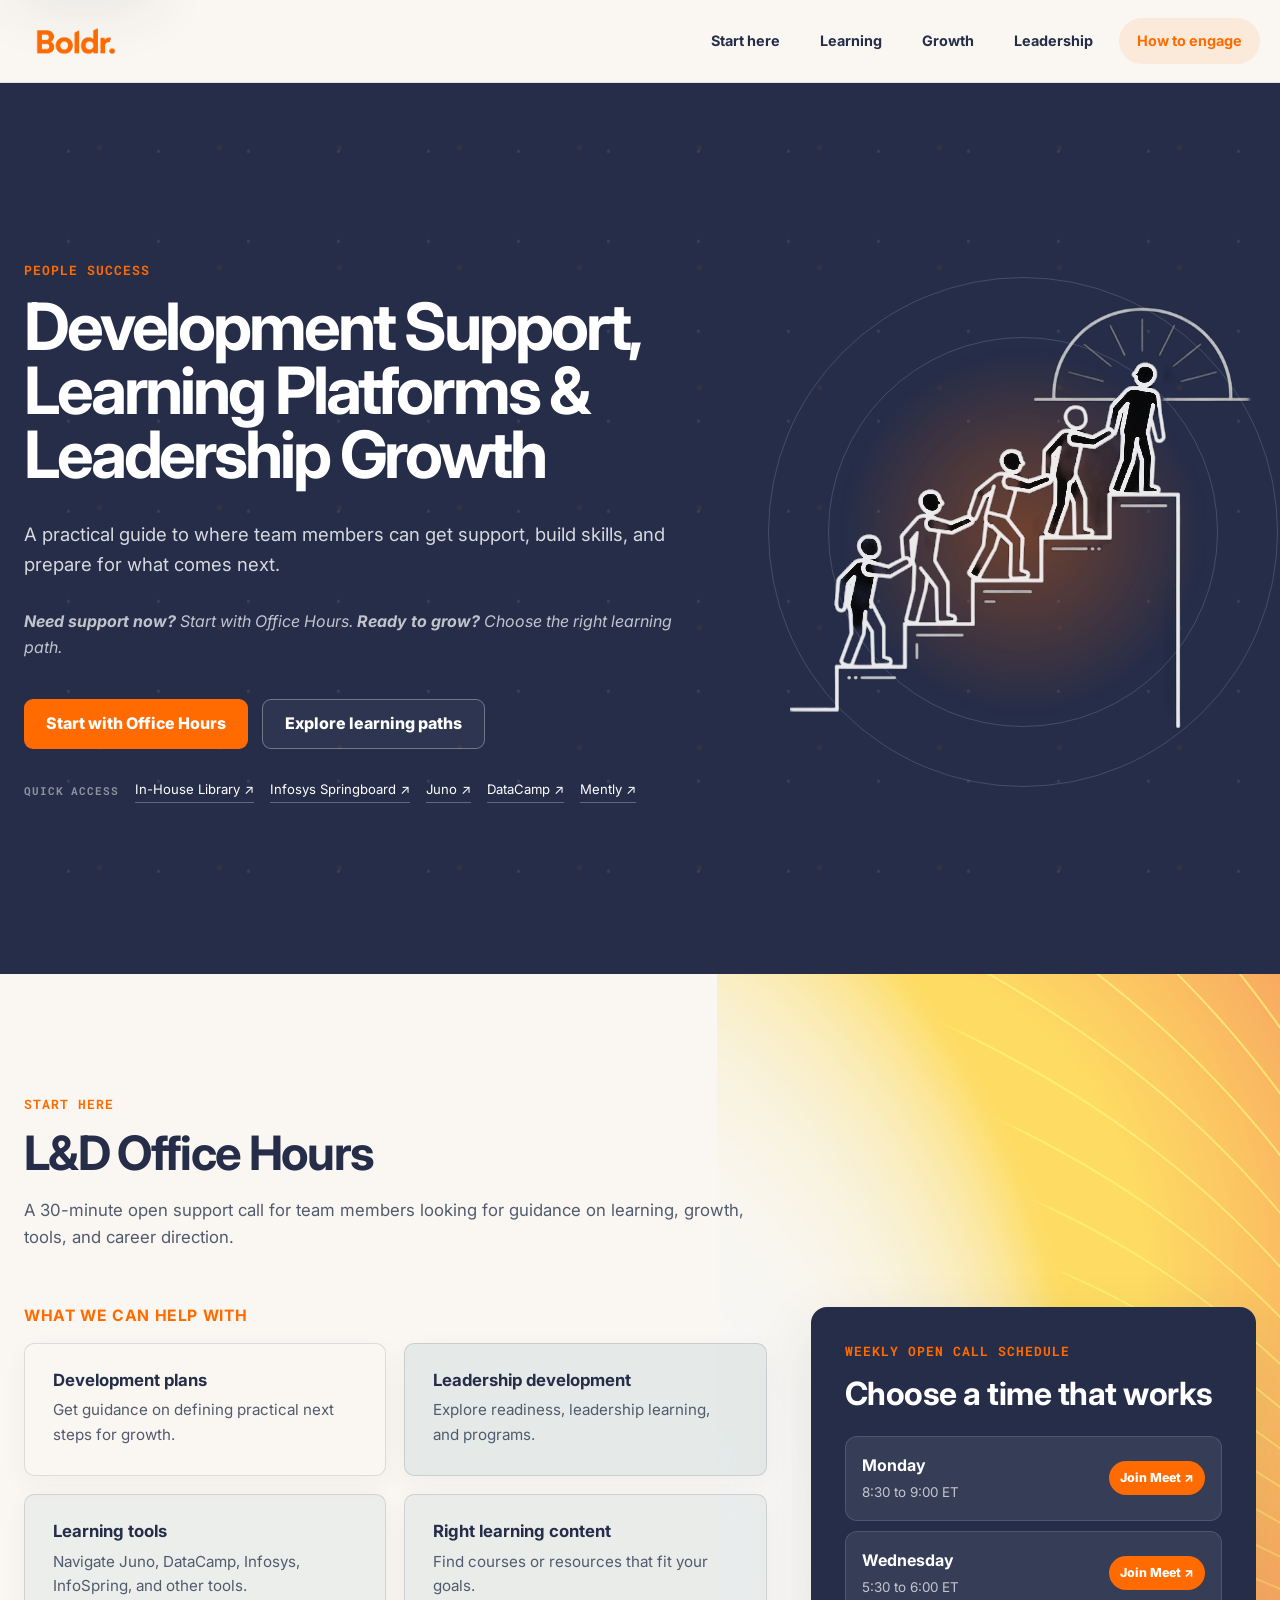
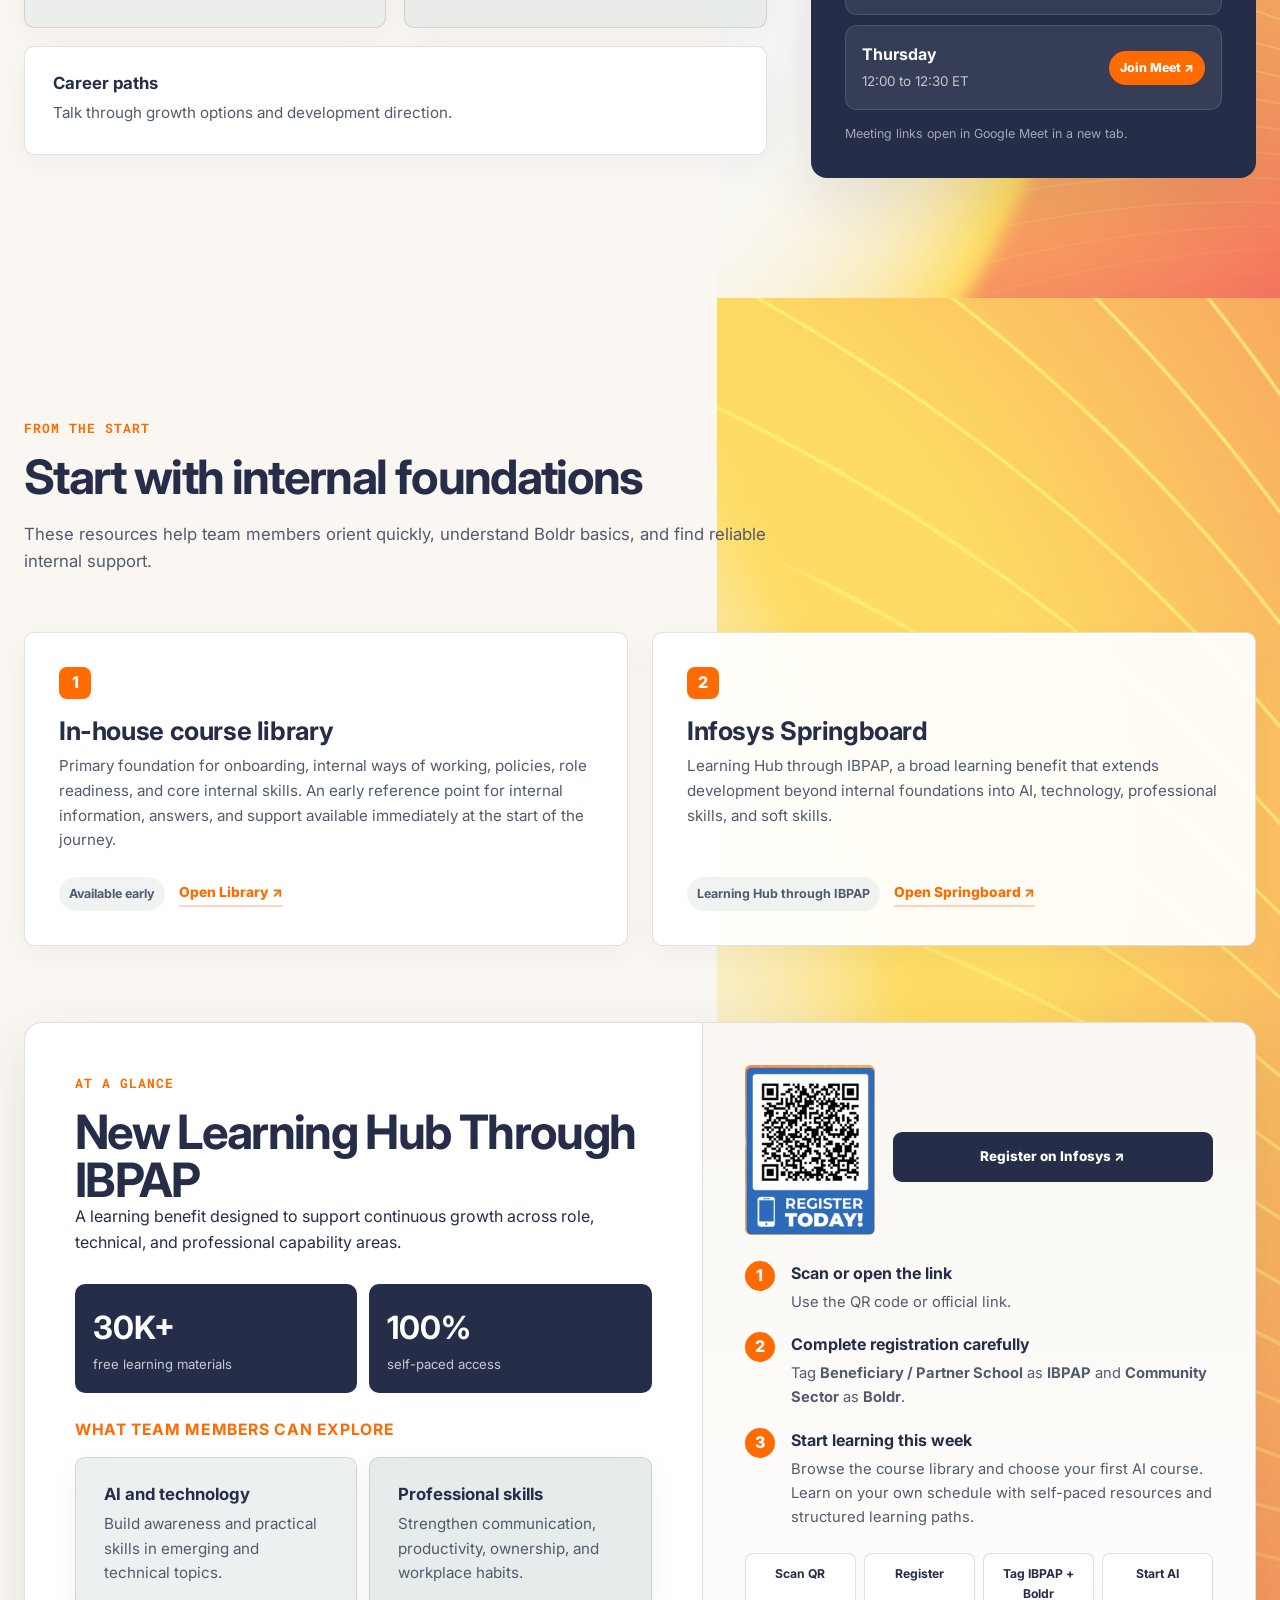
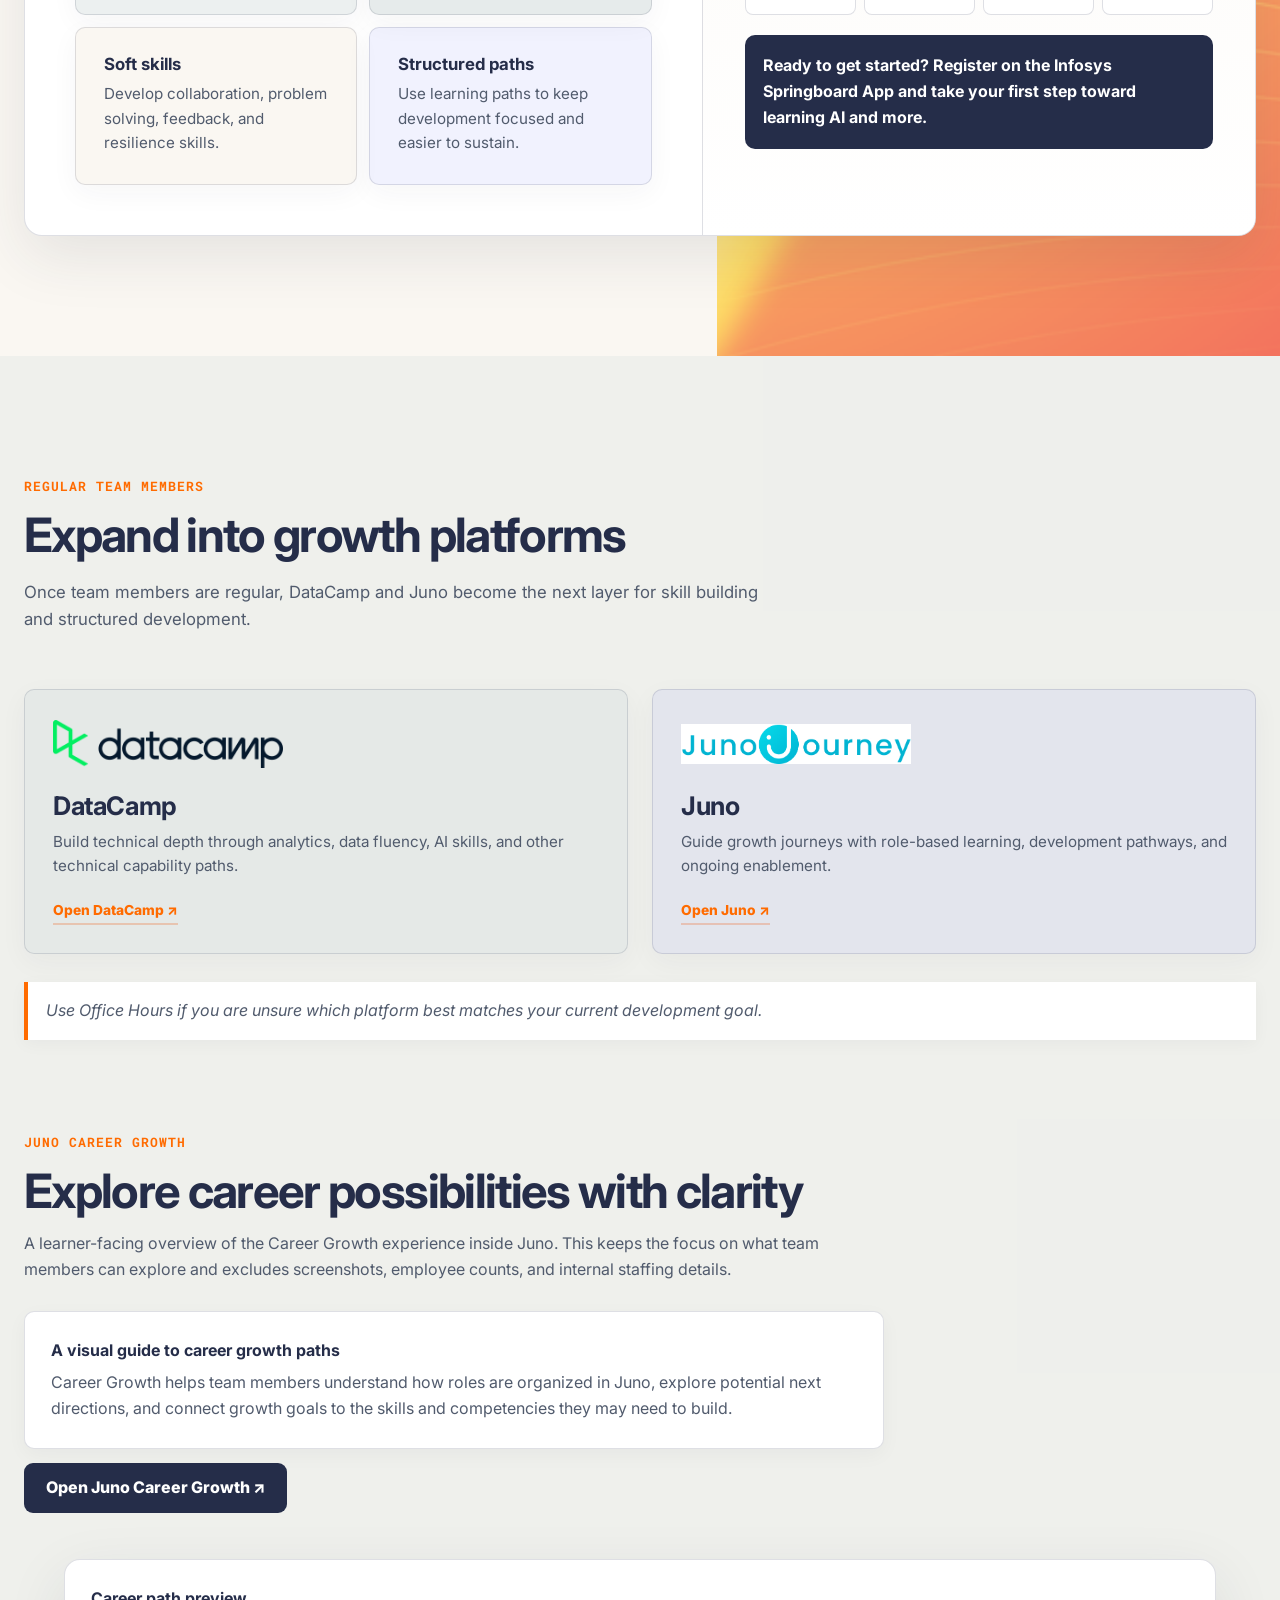
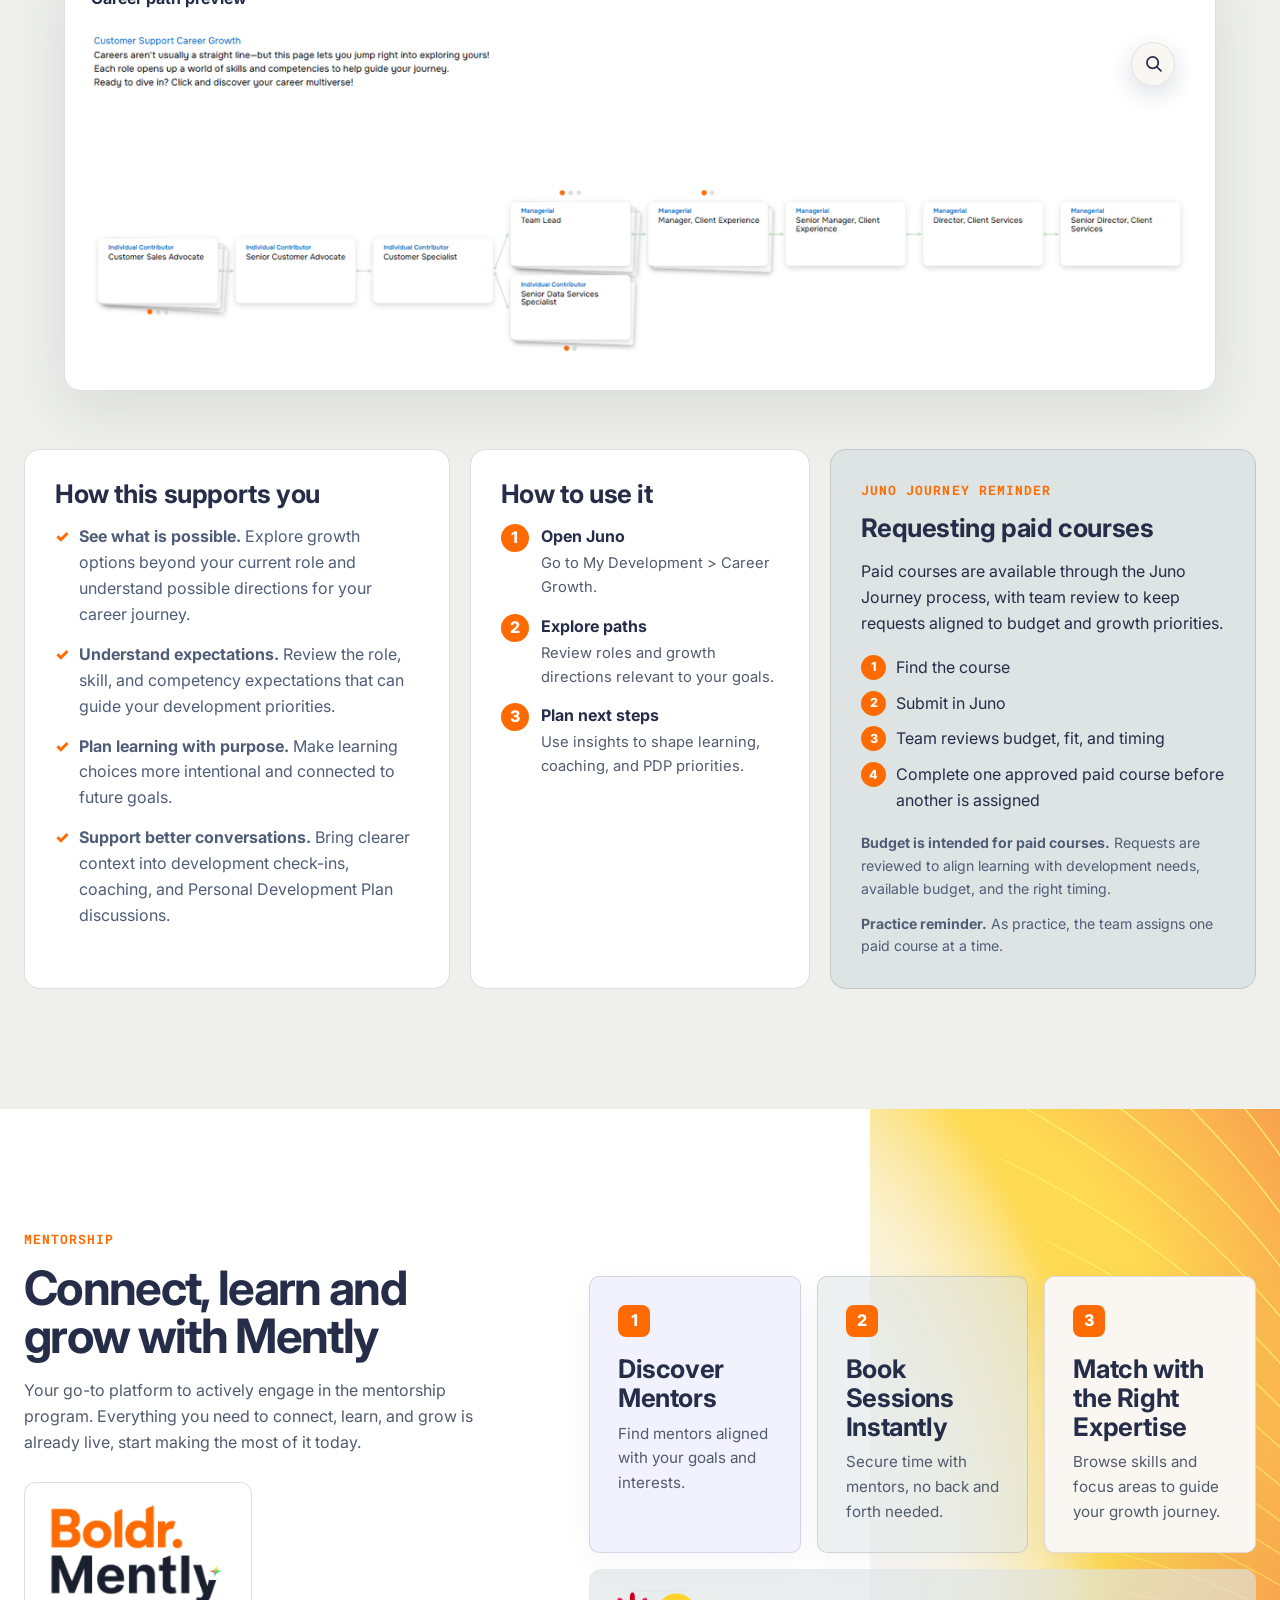
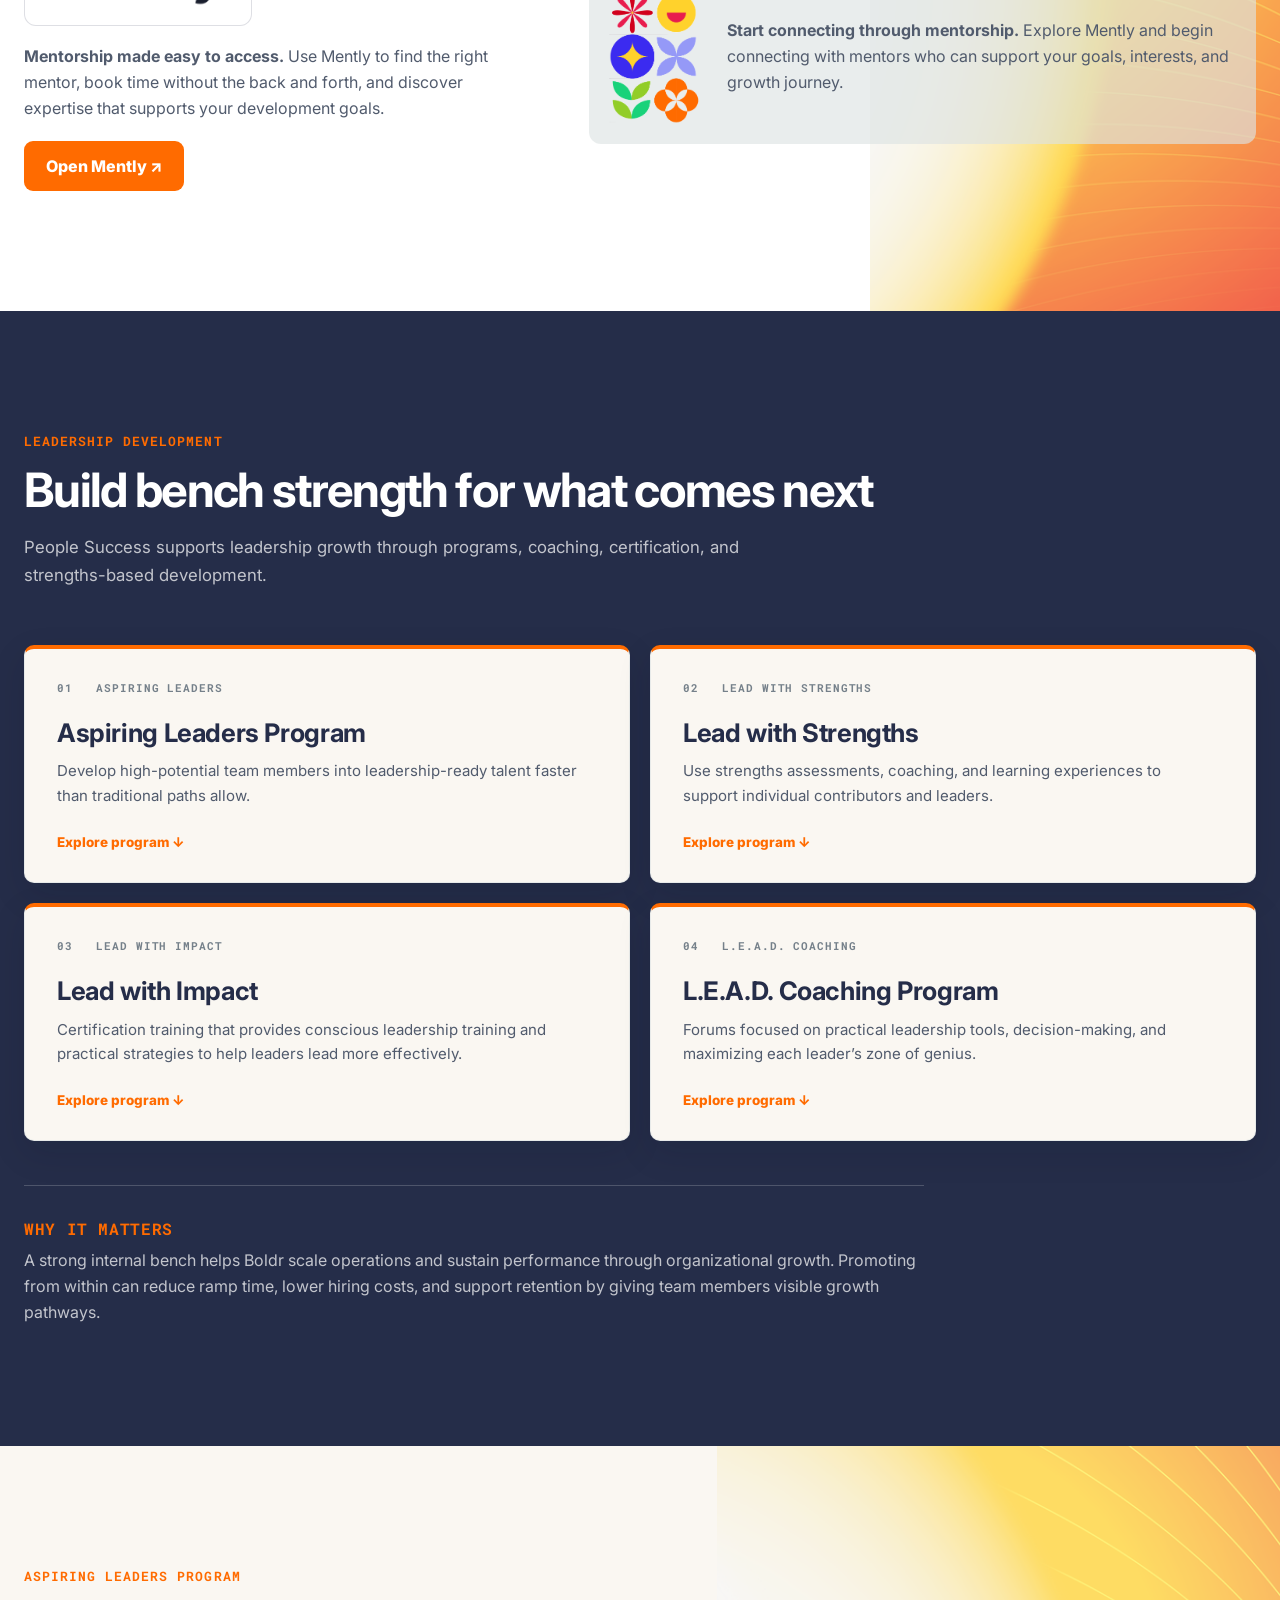
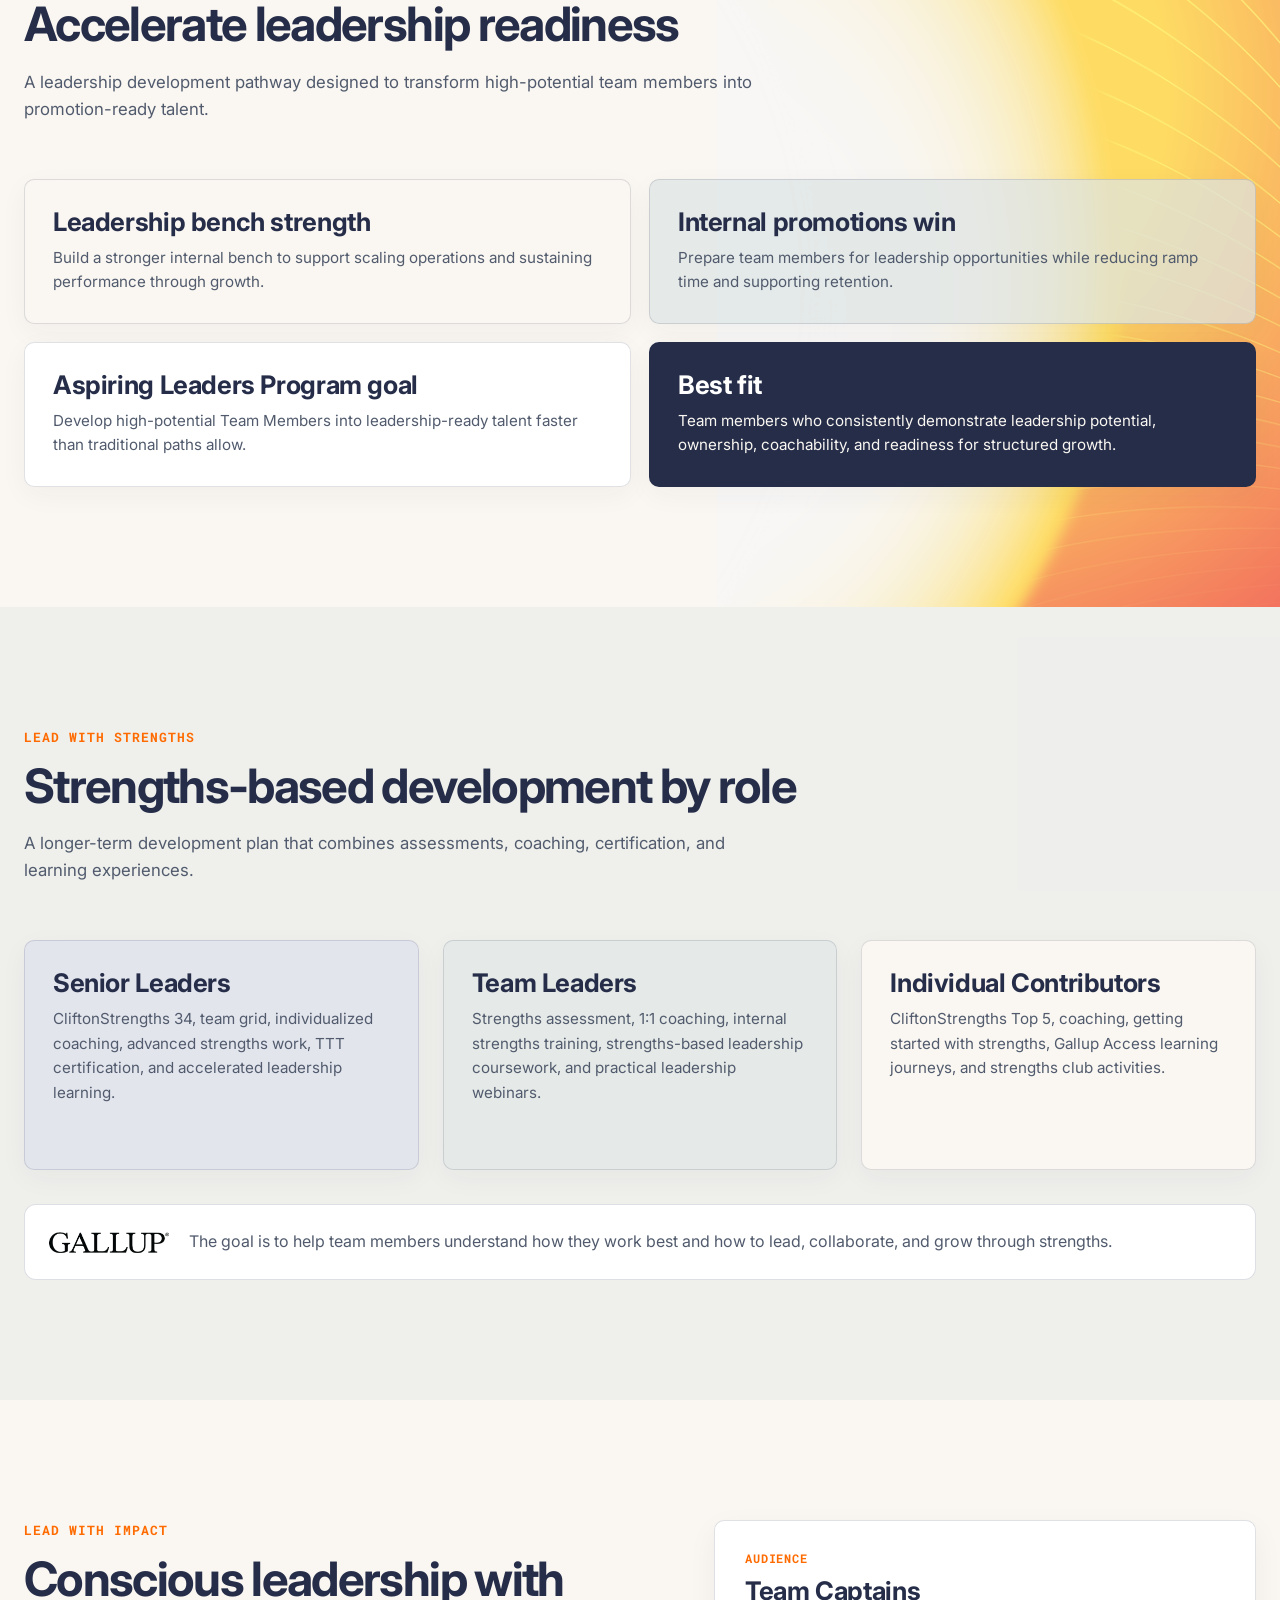
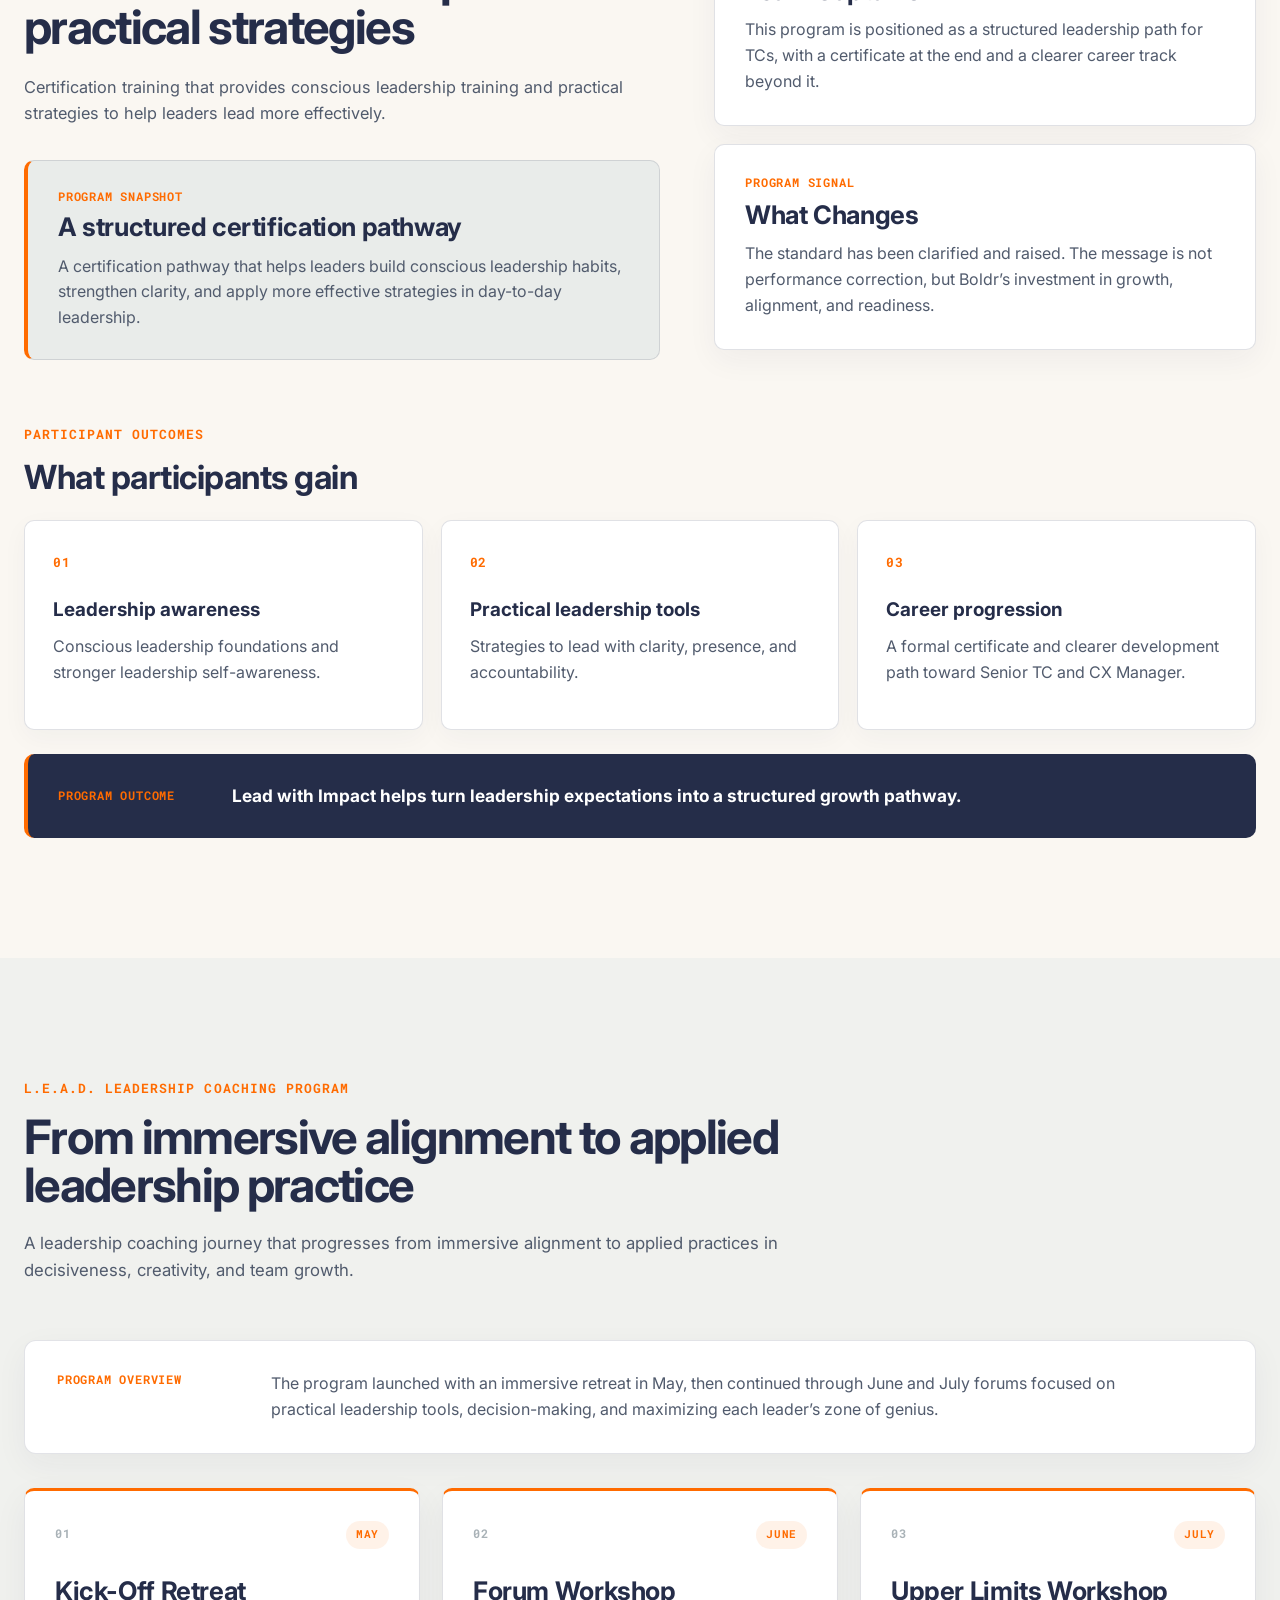
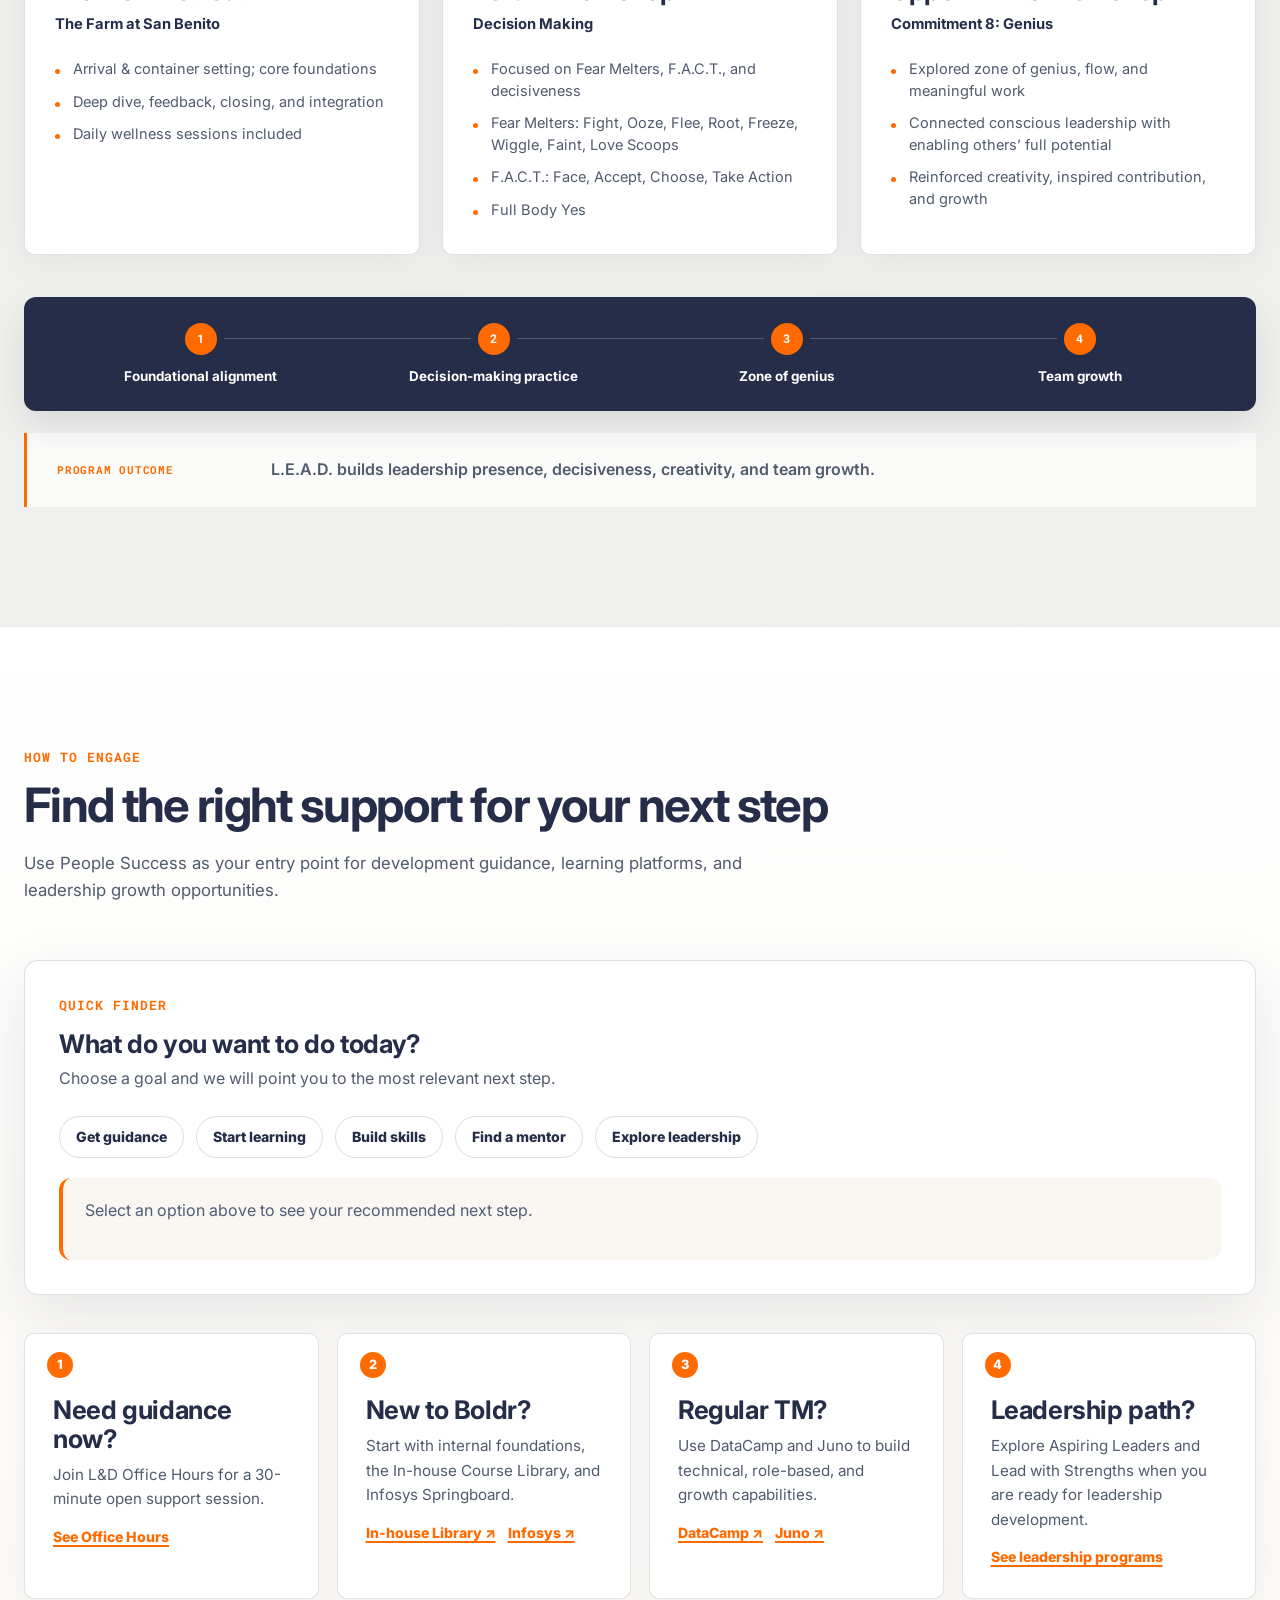
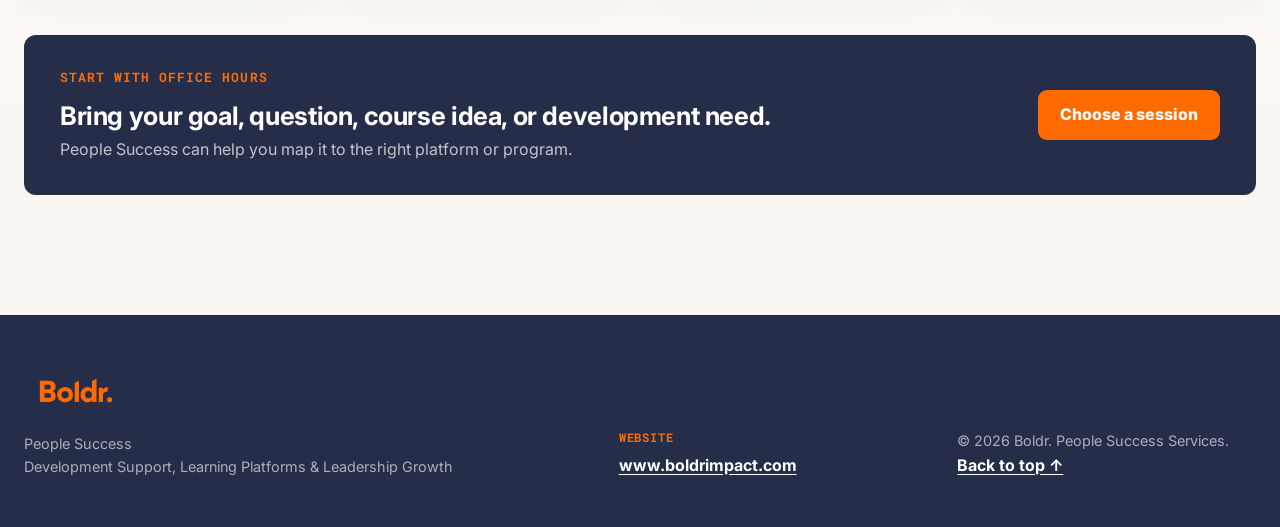
==== index.html @ 659b7e79 "Update index.html" ====
<!doctype html>
<html lang="en">
<head>
  <meta charset="utf-8">
  <meta name="viewport" content="width=device-width, initial-scale=1">
  <meta name="description" content="People Success services guide for development support, learning platforms, mentorship, and leadership growth at Boldr.">
  <title>People Success | Grow at Boldr</title>
  <link rel="icon" href="assets/images/boldr-logo.png">
  <link rel="preconnect" href="https://fonts.googleapis.com">
  <link rel="preconnect" href="https://fonts.gstatic.com" crossorigin>
  <link href="https://fonts.googleapis.com/css2?family=Inter:wght@400;500;600;700;800&family=Roboto+Mono:wght@500;600;700&display=swap" rel="stylesheet">
  <link rel="stylesheet" href="assets/styles.css">
  <script src="assets/script.js" defer></script>
</head>
<body>
  <a class="skip-link" href="#main">Skip to content</a>

  <header class="site-header" id="top">
    <div class="nav-shell">
      <a class="brand" href="#home" aria-label="Boldr People Success home">
        <img src="assets/images/boldr-logo.png" alt="Boldr.">
      </a>
      <button class="nav-toggle" type="button" aria-expanded="false" aria-controls="site-nav">
        <span class="sr-only">Toggle navigation</span>
        <span></span><span></span><span></span>
      </button>
      <nav id="site-nav" class="site-nav" aria-label="Primary navigation">
        <a href="#office-hours">Start here</a>
        <a href="#learning">Learning</a>
        <a href="#growth">Growth</a>
        <a href="#leadership">Leadership</a>
        <a class="nav-cta" href="#engage">How to engage</a>
      </nav>
    </div>
  </header>

  <main id="main">
    <section class="hero section-dark" id="home">
      <div class="hero-grid wrap">
        <div class="hero-copy reveal">
          <p class="eyebrow">People Success</p>
          <h1><span class="hero-line">Development Support,</span><span class="hero-line">Learning Platforms &amp;</span><span class="hero-line">Leadership Growth</span></h1>
          <p class="hero-lead">A practical guide to where team members can get support, build skills, and prepare for what comes next.</p>
          <p class="hero-note"><strong>Need support now?</strong> Start with Office Hours. <strong>Ready to grow?</strong> Choose the right learning path.</p>
          <div class="button-row">
            <a class="button button-primary" href="#office-hours">Start with Office Hours</a>
            <a class="button button-ghost" href="#learning">Explore learning paths</a>
          </div>
          <div class="hero-quick-links" aria-label="Quick access to learning platforms">
            <span>Quick access</span>
            <a href="https://boldrlearning.wixstudio.com/peopledevelopment/courselibrary" target="_blank" rel="noopener noreferrer">In-House Library ↗</a>
            <a href="https://infyspringboard-ph.onwingspan.com/web/en/" target="_blank" rel="noopener noreferrer">Infosys Springboard ↗</a>
            <a href="https://boldr.the-juno.com/" target="_blank" rel="noopener noreferrer">Juno ↗</a>
            <a href="https://www.datacamp.com/" target="_blank" rel="noopener noreferrer">DataCamp ↗</a>
            <a href="https://mently.boldrtech.com/l" target="_blank" rel="noopener noreferrer">Mently ↗</a>
          </div>
        </div>
        <div class="hero-art reveal" aria-hidden="true">
          <div class="orbit orbit-one"></div>
          <div class="orbit orbit-two"></div>
          <img src="assets/images/growth-illustration.png" alt="">
        </div>
      </div>
    </section>

    <section class="section light-glow" id="office-hours">
      <div class="wrap">
        <div class="section-heading reveal">
          <p class="eyebrow">Start here</p>
          <h2>L&amp;D Office Hours</h2>
          <p>A 30-minute open support call for team members looking for guidance on learning, growth, tools, and career direction.</p>
        </div>

        <div class="two-column feature-layout">
          <div>
            <h3 class="subhead">What we can help with</h3>
            <div class="card-grid support-grid">
              <article class="mini-card tone-peach reveal"><h4>Development plans</h4><p>Get guidance on defining practical next steps for growth.</p></article>
              <article class="mini-card tone-yellow reveal"><h4>Leadership development</h4><p>Explore readiness, leadership learning, and programs.</p></article>
              <article class="mini-card tone-blue reveal"><h4>Learning tools</h4><p>Navigate Juno, DataCamp, Infosys, InfoSpring, and other tools.</p></article>
              <article class="mini-card tone-mint reveal"><h4>Right learning content</h4><p>Find courses or resources that fit your goals.</p></article>
              <article class="mini-card reveal span-two"><h4>Career paths</h4><p>Talk through growth options and development direction.</p></article>
            </div>
          </div>

          <aside class="schedule-card reveal" aria-labelledby="schedule-title">
            <p class="eyebrow">Weekly open call schedule</p>
            <h3 id="schedule-title">Choose a time that works</h3>
            <div class="schedule-list">
              <a class="schedule-session" href="https://meet.google.com/zqj-onic-tkk" target="_blank" rel="noopener noreferrer" aria-label="Join Monday L and D Office Hours on Google Meet">
                <span class="schedule-copy"><strong>Monday</strong><small>8:30 to 9:00 ET</small></span><span class="join-pill">Join Meet ↗</span>
              </a>
              <a class="schedule-session" href="https://meet.google.com/xrs-cked-uqz" target="_blank" rel="noopener noreferrer" aria-label="Join Wednesday L and D Office Hours on Google Meet">
                <span class="schedule-copy"><strong>Wednesday</strong><small>5:30 to 6:00 ET</small></span><span class="join-pill">Join Meet ↗</span>
              </a>
              <a class="schedule-session" href="https://meet.google.com/fui-uasc-ued" target="_blank" rel="noopener noreferrer" aria-label="Join Thursday L and D Office Hours on Google Meet">
                <span class="schedule-copy"><strong>Thursday</strong><small>12:00 to 12:30 ET</small></span><span class="join-pill">Join Meet ↗</span>
              </a>
            </div>
            <p class="schedule-note">Meeting links open in Google Meet in a new tab.</p>
          </aside>
        </div>
      </div>
    </section>

    <section class="section" id="learning">
      <div class="wrap">
        <div class="section-heading reveal">
          <p class="eyebrow">From the start</p>
          <h2>Start with internal foundations</h2>
          <p>These resources help team members orient quickly, understand Boldr basics, and find reliable internal support.</p>
        </div>

        <div class="journey-grid">
          <article class="service-card reveal">
            <span class="step-number">1</span>
            <h3>In-house course library</h3>
            <p>Primary foundation for onboarding, internal ways of working, policies, role readiness, and core internal skills. An early reference point for internal information, answers, and support available immediately at the start of the journey.</p>
            <div class="service-card-actions">
              <span class="tag">Available early</span>
              <a class="card-link" href="https://boldrlearning.wixstudio.com/peopledevelopment/courselibrary" target="_blank" rel="noopener noreferrer">Open Library ↗</a>
            </div>
          </article>

          <article class="service-card reveal">
            <span class="step-number">2</span>
            <h3>Infosys Springboard</h3>
            <p>Learning Hub through IBPAP, a broad learning benefit that extends development beyond internal foundations into AI, technology, professional skills, and soft skills.</p>
            <div class="service-card-actions">
              <span class="tag">Learning Hub through IBPAP</span>
              <a class="card-link" href="https://infyspringboard-ph.onwingspan.com/web/en/" target="_blank" rel="noopener noreferrer">Open Springboard ↗</a>
            </div>
          </article>
        </div>

        <div class="hub-feature reveal" id="learning-hub">
          <div class="hub-copy">
            <p class="eyebrow">At a glance</p>
            <h2>New Learning Hub Through IBPAP</h2>
            <p>A learning benefit designed to support continuous growth across role, technical, and professional capability areas.</p>
            <div class="stats-row">
              <div><strong>30K+</strong><span>free learning materials</span></div>
              <div><strong>100%</strong><span>self-paced access</span></div>
            </div>

            <h3 class="subhead">What team members can explore</h3>
            <div class="explore-grid">
              <div class="mini-card tone-mint"><h4>AI and technology</h4><p>Build awareness and practical skills in emerging and technical topics.</p></div>
              <div class="mini-card tone-yellow"><h4>Professional skills</h4><p>Strengthen communication, productivity, ownership, and workplace habits.</p></div>
              <div class="mini-card tone-peach"><h4>Soft skills</h4><p>Develop collaboration, problem solving, feedback, and resilience skills.</p></div>
              <div class="mini-card tone-lavender"><h4>Structured paths</h4><p>Use learning paths to keep development focused and easier to sustain.</p></div>
            </div>
          </div>

          <div class="registration-panel">
            <div class="qr-wrap">
              <img src="assets/images/learning-hub-qr.png" alt="QR code to register for the IBPAP Learning Hub">
              <a class="button button-dark compact-button" href="https://infyspringboard-ph.onwingspan.com/web/en/login" target="_blank" rel="noopener noreferrer">Register on Infosys ↗</a>
            </div>
            <ol class="numbered-flow">
              <li><span>1</span><div><strong>Scan or open the link</strong><p>Use the QR code or official link.</p></div></li>
              <li><span>2</span><div><strong>Complete registration carefully</strong><p>Tag <b>Beneficiary / Partner School</b> as <b>IBPAP</b> and <b>Community Sector</b> as <b>Boldr</b>.</p></div></li>
              <li><span>3</span><div><strong>Start learning this week</strong><p>Browse the course library and choose your first AI course. Learn on your own schedule with self-paced resources and structured learning paths.</p></div></li>
            </ol>
            <div class="quick-flow" aria-label="Quick sign up flow">
              <span>Scan QR</span><span>Register</span><span>Tag IBPAP + Boldr</span><span>Start AI</span>
            </div>
            <p class="callout">Ready to get started? Register on the Infosys Springboard App and take your first step toward learning AI and more.</p>
          </div>
        </div>
      </div>
    </section>

    <section class="section section-soft" id="growth">
      <div class="wrap">
        <div class="section-heading reveal">
          <p class="eyebrow">Regular team members</p>
          <h2>Expand into growth platforms</h2>
          <p>Once team members are regular, DataCamp and Juno become the next layer for skill building and structured development.</p>
        </div>

        <div class="platform-grid">
          <article class="platform-card tone-mint reveal">
            <img src="assets/images/datacamp-logo.png" alt="DataCamp">
            <h3>DataCamp</h3>
            <p>Build technical depth through analytics, data fluency, AI skills, and other technical capability paths.</p>
            <a class="card-link" href="https://www.datacamp.com/" target="_blank" rel="noopener noreferrer">Open DataCamp ↗</a>
          </article>
          <article class="platform-card tone-lavender reveal">
            <img src="assets/images/juno-logo.jpg" alt="Juno Journey">
            <h3>Juno</h3>
            <p>Guide growth journeys with role-based learning, development pathways, and ongoing enablement.</p>
            <a class="card-link" href="https://boldr.the-juno.com/" target="_blank" rel="noopener noreferrer">Open Juno ↗</a>
          </article>
        </div>
        <p class="inline-note reveal">Use Office Hours if you are unsure which platform best matches your current development goal.</p>

        <div class="content-block career-growth-block reveal" id="juno-career-growth">
          <div class="content-copy career-growth-copy">
            <p class="eyebrow">Juno Career Growth</p>
            <h2>Explore career possibilities with clarity</h2>
            <p>A learner-facing overview of the Career Growth experience inside Juno. This keeps the focus on what team members can explore and excludes screenshots, employee counts, and internal staffing details.</p>
            <div class="highlight-box"><strong>A visual guide to career growth paths</strong><p>Career Growth helps team members understand how roles are organized in Juno, explore potential next directions, and connect growth goals to the skills and competencies they may need to build.</p></div>
            <div class="action-links">
              <a class="button button-dark section-button" href="https://boldr.the-juno.com/" target="_blank" rel="noopener noreferrer">Open Juno Career Growth ↗</a>
            </div>
          </div>
          <figure class="preview-card career-growth-preview">
            <figcaption><strong>Career path preview</strong></figcaption>
            <div class="career-image-wrap">
              <img src="assets/images/career-growth-preview.png" alt="Preview of the Juno Career Growth pathway view">
              <button class="zoom-control" type="button" data-lightbox-image="assets/images/career-growth-preview.png" data-lightbox-alt="Expanded preview of the Juno Career Growth pathway view" aria-label="Zoom career path preview">
                <svg viewBox="0 0 24 24" aria-hidden="true" focusable="false">
                  <circle cx="11" cy="11" r="6.5"></circle>
                  <path d="M16 16l4.5 4.5"></path>
                </svg>
              </button>
            </div>
          </figure>
        </div>

        <div class="three-column info-columns reveal">
          <div>
            <h3>How this supports you</h3>
            <ul class="check-list">
              <li><strong>See what is possible.</strong> Explore growth options beyond your current role and understand possible directions for your career journey.</li>
              <li><strong>Understand expectations.</strong> Review the role, skill, and competency expectations that can guide your development priorities.</li>
              <li><strong>Plan learning with purpose.</strong> Make learning choices more intentional and connected to future goals.</li>
              <li><strong>Support better conversations.</strong> Bring clearer context into development check-ins, coaching, and Personal Development Plan discussions.</li>
            </ul>
          </div>
          <div>
            <h3>How to use it</h3>
            <ol class="simple-steps">
              <li><b>Open Juno</b><span>Go to My Development &gt; Career Growth.</span></li>
              <li><b>Explore paths</b><span>Review roles and growth directions relevant to your goals.</span></li>
              <li><b>Plan next steps</b><span>Use insights to shape learning, coaching, and PDP priorities.</span></li>
            </ol>
          </div>
          <div class="paid-course-box">
            <p class="eyebrow">Juno Journey reminder</p>
            <h3>Requesting paid courses</h3>
            <p>Paid courses are available through the Juno Journey process, with team review to keep requests aligned to budget and growth priorities.</p>
            <ol class="compact-flow">
              <li><span>1</span>Find the course</li>
              <li><span>2</span>Submit in Juno</li>
              <li><span>3</span>Team reviews budget, fit, and timing</li>
              <li><span>4</span>Complete one approved paid course before another is assigned</li>
            </ol>
            <p class="small-note"><strong>Budget is intended for paid courses.</strong> Requests are reviewed to align learning with development needs, available budget, and the right timing.</p>
            <p class="small-note"><strong>Practice reminder.</strong> As practice, the team assigns one paid course at a time.</p>
          </div>
        </div>
      </div>
    </section>

    <section class="section mentorship" id="mentorship">
      <div class="wrap mentorship-grid">
        <div class="reveal">
          <p class="eyebrow">Mentorship</p>
          <h2>Connect, learn and grow with Mently</h2>
          <p>Your go-to platform to actively engage in the mentorship program. Everything you need to connect, learn, and grow is already live, start making the most of it today.</p>
          <div class="mently-brand"><img src="assets/images/mently-logo.png" alt="Boldr Mently"></div>
          <p><strong>Mentorship made easy to access.</strong> Use Mently to find the right mentor, book time without the back and forth, and discover expertise that supports your development goals.</p>
          <a class="button button-primary section-button" href="https://mently.boldrtech.com/l" target="_blank" rel="noopener noreferrer">Open Mently ↗</a>
        </div>
        <div class="mently-actions reveal">
          <article class="mini-card tone-lavender"><span class="step-number">1</span><h3>Discover Mentors</h3><p>Find mentors aligned with your goals and interests.</p></article>
          <article class="mini-card tone-mint"><span class="step-number">2</span><h3>Book Sessions Instantly</h3><p>Secure time with mentors, no back and forth needed.</p></article>
          <article class="mini-card tone-peach"><span class="step-number">3</span><h3>Match with the Right Expertise</h3><p>Browse skills and focus areas to guide your growth journey.</p></article>
          <div class="mently-cta"><img src="assets/images/mently-motif.png" alt=""><p><strong>Start connecting through mentorship.</strong> Explore Mently and begin connecting with mentors who can support your goals, interests, and growth journey.</p></div>
        </div>
      </div>
    </section>

    <section class="section section-dark leadership-overview" id="leadership">
      <div class="wrap">
        <div class="section-heading reveal">
          <p class="eyebrow">Leadership development</p>
          <h2>Build bench strength for what comes next</h2>
          <p>People Success supports leadership growth through programs, coaching, certification, and strengths-based development.</p>
        </div>
        <div class="leadership-grid program-grid">
          <a class="program-card reveal" href="#aspiring-leaders">
            <span class="program-index">01 &nbsp; ASPIRING LEADERS</span>
            <h3>Aspiring Leaders Program</h3>
            <p>Develop high-potential team members into leadership-ready talent faster than traditional paths allow.</p>
            <span class="program-card-action">Explore program ↓</span>
          </a>
          <a class="program-card reveal" href="#strengths">
            <span class="program-index">02 &nbsp; LEAD WITH STRENGTHS</span>
            <h3>Lead with Strengths</h3>
            <p>Use strengths assessments, coaching, and learning experiences to support individual contributors and leaders.</p>
            <span class="program-card-action">Explore program ↓</span>
          </a>
          <a class="program-card reveal" href="#lead-with-impact">
            <span class="program-index">03 &nbsp; LEAD WITH IMPACT</span>
            <h3>Lead with Impact</h3>
            <p>Certification training that provides conscious leadership training and practical strategies to help leaders lead more effectively.</p>
            <span class="program-card-action">Explore program ↓</span>
          </a>
          <a class="program-card reveal" href="#lead-coaching">
            <span class="program-index">04 &nbsp; L.E.A.D. COACHING</span>
            <h3>L.E.A.D. Coaching Program</h3>
            <p>Forums focused on practical leadership tools, decision-making, and maximizing each leader’s zone of genius.</p>
            <span class="program-card-action">Explore program ↓</span>
          </a>
        </div>
        <div class="why-matters reveal">
          <h3>Why it matters</h3>
          <p>A strong internal bench helps Boldr scale operations and sustain performance through organizational growth. Promoting from within can reduce ramp time, lower hiring costs, and support retention by giving team members visible growth pathways.</p>
        </div>
      </div>
    </section>

    <section class="section" id="aspiring-leaders">
      <div class="wrap">
        <div class="section-heading reveal">
          <p class="eyebrow">Aspiring Leaders Program</p>
          <h2>Accelerate leadership readiness</h2>
          <p>A leadership development pathway designed to transform high-potential team members into promotion-ready talent.</p>
        </div>
        <div class="card-grid four-cards">
          <article class="mini-card tone-peach reveal"><h3>Leadership bench strength</h3><p>Build a stronger internal bench to support scaling operations and sustaining performance through growth.</p></article>
          <article class="mini-card tone-yellow reveal"><h3>Internal promotions win</h3><p>Prepare team members for leadership opportunities while reducing ramp time and supporting retention.</p></article>
          <article class="mini-card reveal"><h3>Aspiring Leaders Program goal</h3><p>Develop high-potential Team Members into leadership-ready talent faster than traditional paths allow.</p></article>
          <article class="mini-card dark-mini best-fit-card reveal"><h3>Best fit</h3><p>Team members who consistently demonstrate leadership potential, ownership, coachability, and readiness for structured growth.</p></article>
        </div>
      </div>
    </section>

    <section class="section section-soft" id="strengths">
      <div class="wrap">
        <div class="section-heading reveal">
          <p class="eyebrow">Lead with Strengths</p>
          <h2>Strengths-based development by role</h2>
          <p>A longer-term development plan that combines assessments, coaching, certification, and learning experiences.</p>
        </div>
        <div class="role-grid">
          <article class="role-card tone-lavender reveal"><h3>Senior Leaders</h3><p>CliftonStrengths 34, team grid, individualized coaching, advanced strengths work, TTT certification, and accelerated leadership learning.</p></article>
          <article class="role-card tone-mint reveal"><h3>Team Leaders</h3><p>Strengths assessment, 1:1 coaching, internal strengths training, strengths-based leadership coursework, and practical leadership webinars.</p></article>
          <article class="role-card tone-peach reveal"><h3>Individual Contributors</h3><p>CliftonStrengths Top 5, coaching, getting started with strengths, Gallup Access learning journeys, and strengths club activities.</p></article>
        </div>
        <div class="brand-note reveal"><img src="assets/images/gallup-logo.png" alt="Gallup"><p>The goal is to help team members understand how they work best and how to lead, collaborate, and grow through strengths.</p></div>
      </div>
    </section>

    <section class="section impact-section" id="lead-with-impact">
      <div class="wrap">
        <div class="impact-intro-grid reveal">
          <div class="impact-intro-copy">
            <p class="eyebrow">Lead with Impact</p>
            <h2>Conscious leadership with practical strategies</h2>
            <p class="impact-lead">Certification training that provides conscious leadership training and practical strategies to help leaders lead more effectively.</p>

            <div class="impact-snapshot">
              <p class="impact-label">Program snapshot</p>
              <h3>A structured certification pathway</h3>
              <p>A certification pathway that helps leaders build conscious leadership habits, strengthen clarity, and apply more effective strategies in day-to-day leadership.</p>
            </div>
          </div>

          <div class="impact-context-grid">
            <article class="impact-context-card">
              <p class="impact-label">Audience</p>
              <h3>Team Captains</h3>
              <p>This program is positioned as a structured leadership path for TCs, with a certificate at the end and a clearer career track beyond it.</p>
            </article>
            <article class="impact-context-card">
              <p class="impact-label">Program signal</p>
              <h3>What Changes</h3>
              <p>The standard has been clarified and raised. The message is not performance correction, but Boldr’s investment in growth, alignment, and readiness.</p>
            </article>
          </div>
        </div>

        <div class="impact-gains reveal">
          <div class="impact-gains-heading">
            <p class="eyebrow">Participant outcomes</p>
            <h3>What participants gain</h3>
          </div>
          <div class="impact-benefit-grid">
            <article class="impact-benefit-card">
              <span class="impact-benefit-number">01</span>
              <h4>Leadership awareness</h4>
              <p>Conscious leadership foundations and stronger leadership self-awareness.</p>
            </article>
            <article class="impact-benefit-card">
              <span class="impact-benefit-number">02</span>
              <h4>Practical leadership tools</h4>
              <p>Strategies to lead with clarity, presence, and accountability.</p>
            </article>
            <article class="impact-benefit-card">
              <span class="impact-benefit-number">03</span>
              <h4>Career progression</h4>
              <p>A formal certificate and clearer development path toward Senior TC and CX Manager.</p>
            </article>
          </div>
        </div>

        <div class="impact-closing reveal">
          <span>Program outcome</span>
          <p>Lead with Impact helps turn leadership expectations into a structured growth pathway.</p>
        </div>
      </div>
    </section>

    <section class="section section-soft lead-coaching-section" id="lead-coaching">
      <div class="wrap">
        <div class="section-heading reveal">
          <p class="eyebrow">L.E.A.D. Leadership Coaching Program</p>
          <h2>From immersive alignment to applied leadership practice</h2>
          <p>A leadership coaching journey that progresses from immersive alignment to applied practices in decisiveness, creativity, and team growth.</p>
        </div>

        <div class="lead-program-overview reveal">
          <div class="lead-overview-label">Program overview</div>
          <p>The program launched with an immersive retreat in May, then continued through June and July forums focused on practical leadership tools, decision-making, and maximizing each leader’s zone of genius.</p>
        </div>

        <div class="lead-timeline-grid" aria-label="L.E.A.D. program timeline">
          <article class="lead-phase-card reveal">
            <div class="lead-phase-meta"><span class="lead-phase-number">01</span><span class="month">May</span></div>
            <h3>Kick-Off Retreat</h3>
            <p class="venue">The Farm at San Benito</p>
            <ul>
              <li>Arrival &amp; container setting; core foundations</li>
              <li>Deep dive, feedback, closing, and integration</li>
              <li>Daily wellness sessions included</li>
            </ul>
          </article>

          <article class="lead-phase-card reveal">
            <div class="lead-phase-meta"><span class="lead-phase-number">02</span><span class="month">June</span></div>
            <h3>Forum Workshop</h3>
            <p class="venue">Decision Making</p>
            <ul>
              <li>Focused on Fear Melters, F.A.C.T., and decisiveness</li>
              <li>Fear Melters: Fight, Ooze, Flee, Root, Freeze, Wiggle, Faint, Love Scoops</li>
              <li>F.A.C.T.: Face, Accept, Choose, Take Action</li>
              <li>Full Body Yes</li>
            </ul>
          </article>

          <article class="lead-phase-card reveal">
            <div class="lead-phase-meta"><span class="lead-phase-number">03</span><span class="month">July</span></div>
            <h3>Upper Limits Workshop</h3>
            <p class="venue">Commitment 8: Genius</p>
            <ul>
              <li>Explored zone of genius, flow, and meaningful work</li>
              <li>Connected conscious leadership with enabling others’ full potential</li>
              <li>Reinforced creativity, inspired contribution, and growth</li>
            </ul>
          </article>
        </div>

        <div class="lead-progression reveal" aria-label="Program progression">
          <div class="lead-step"><span>1</span><strong>Foundational alignment</strong></div>
          <div class="lead-step"><span>2</span><strong>Decision-making practice</strong></div>
          <div class="lead-step"><span>3</span><strong>Zone of genius</strong></div>
          <div class="lead-step"><span>4</span><strong>Team growth</strong></div>
        </div>

        <div class="lead-outcome reveal">
          <span>Program outcome</span>
          <p>L.E.A.D. builds leadership presence, decisiveness, creativity, and team growth.</p>
        </div>
      </div>
    </section>

    <section class="section engage-section" id="engage">
      <div class="wrap">
        <div class="section-heading reveal">
          <p class="eyebrow">How to engage</p>
          <h2>Find the right support for your next step</h2>
          <p>Use People Success as your entry point for development guidance, learning platforms, and leadership growth opportunities.</p>
        </div>
        <div class="next-step-finder reveal" id="next-step-finder">
          <div class="finder-intro">
            <p class="eyebrow">Quick finder</p>
            <h3>What do you want to do today?</h3>
            <p>Choose a goal and we will point you to the most relevant next step.</p>
          </div>
          <div class="finder-options" role="group" aria-label="Choose a development goal">
            <button type="button" class="finder-option" data-resource="guidance">Get guidance</button>
            <button type="button" class="finder-option" data-resource="learning">Start learning</button>
            <button type="button" class="finder-option" data-resource="growth">Build skills</button>
            <button type="button" class="finder-option" data-resource="mentorship">Find a mentor</button>
            <button type="button" class="finder-option" data-resource="leadership">Explore leadership</button>
          </div>
          <div class="finder-result" id="finder-result" aria-live="polite">
            <p>Select an option above to see your recommended next step.</p>
          </div>
        </div>

        <div class="action-grid">
          <article class="action-card reveal"><span>1</span><h3>Need guidance now?</h3><p>Join L&amp;D Office Hours for a 30-minute open support session.</p><a href="#office-hours">See Office Hours</a></article>
          <article class="action-card reveal"><span>2</span><h3>New to Boldr?</h3><p>Start with internal foundations, the In-house Course Library, and Infosys Springboard.</p><div class="action-links"><a href="https://boldrlearning.wixstudio.com/peopledevelopment/courselibrary" target="_blank" rel="noopener noreferrer">In-house Library ↗</a><a href="https://infyspringboard-ph.onwingspan.com/web/en/" target="_blank" rel="noopener noreferrer">Infosys ↗</a></div></article>
          <article class="action-card reveal"><span>3</span><h3>Regular TM?</h3><p>Use DataCamp and Juno to build technical, role-based, and growth capabilities.</p><div class="action-links"><a href="https://www.datacamp.com/" target="_blank" rel="noopener noreferrer">DataCamp ↗</a><a href="https://boldr.the-juno.com/" target="_blank" rel="noopener noreferrer">Juno ↗</a></div></article>
          <article class="action-card reveal"><span>4</span><h3>Leadership path?</h3><p>Explore Aspiring Leaders and Lead with Strengths when you are ready for leadership development.</p><a href="#leadership">See leadership programs</a></article>
        </div>
        <div class="final-cta reveal">
          <div><p class="eyebrow">Start with Office Hours</p><h3>Bring your goal, question, course idea, or development need.</h3><p>People Success can help you map it to the right platform or program.</p></div>
          <a class="button button-primary" href="#office-hours">Choose a session</a>
        </div>
      </div>
    </section>
  </main>

  <footer class="site-footer">
    <div class="wrap footer-grid">
      <div><img src="assets/images/boldr-logo.png" alt="Boldr."><p>People Success<br>Development Support, Learning Platforms &amp; Leadership Growth</p></div>
      <div><p class="footer-label">Website</p><a href="https://www.boldrimpact.com" target="_blank" rel="noopener">www.boldrimpact.com</a></div>
      <div><p>© 2026 Boldr. People Success Services.</p><a href="#top">Back to top ↑</a></div>
    </div>
  </footer>

  <div class="lightbox" id="image-lightbox" hidden>
    <div class="lightbox-backdrop" data-lightbox-close="true"></div>
    <div class="lightbox-dialog" role="dialog" aria-modal="true" aria-label="Expanded image preview">
      <button class="lightbox-close" type="button" aria-label="Close expanded image preview">×</button>
      <img id="lightbox-image" src="" alt="">
    </div>
  </div>
</body>
</html>
---- assets/styles.css ----
:root {
  --orange: #FF6B00;
  --orange-deep: #FF6B00;
  --ink: #252D49;
  --ink-2: #252D49;
  --nimbus: #75808A;
  --stratus: #DDE4E3;
  --cirrus: #FAF7F2;
  --cumulus: #A9B2B7;
  --twilight: #515B6D;
  --lightning-dark: #1D2781;
  --lightning-light: #9599F7;
  --muted: #515B6D;
  --paper: #FAF7F2;
  --cream: #FAF7F2;
  --peach: #FAF7F2;
  --yellow: #DDE4E3;
  --mint: #DDE4E3;
  --lavender: rgba(149,153,247,.16);
  --blue: rgba(221,228,227,.65);
  --teal: #A9B2B7;
  --line: rgba(37,45,73,.15);
  --shadow: 0 20px 60px rgba(37,45,73,.10);
  --radius: 16px;
  --radius-sm: 10px;
  --wrap: 1240px;
}
* { box-sizing: border-box; }
html { scroll-behavior: smooth; }
body {
  margin: 0;
  color: var(--ink);
  background: var(--paper);
  font-family: "Inter", Arial, Helvetica, sans-serif;
  line-height: 1.55;
  -webkit-font-smoothing: antialiased;
}
img { max-width: 100%; height: auto; display: block; }
a { color: inherit; }
h1, h2, h3, h4 { font-family: "Inter", Arial, Helvetica, sans-serif; line-height: 1.02; margin: 0; }
h1 { font-size: clamp(3rem, 6.4vw, 6rem); letter-spacing: -.045em; max-width: 880px; }
h2 { font-size: clamp(2.25rem, 4vw, 4rem); letter-spacing: -.035em; }
h3 { font-size: clamp(1.35rem, 2vw, 1.75rem); letter-spacing: -.015em; }
h4 { font-size: 1.05rem; }
p { margin: 0; }

.wrap { width: min(calc(100% - 40px), var(--wrap)); margin-inline: auto; }
.section { position: relative; padding: 96px 0; overflow: hidden; }
.section-soft { background: #f7f8fa; }
.section-dark { background: var(--ink-2); color: #fff; }
.light-glow::after,
.section:not(.section-dark):not(.section-soft):not(.mentorship):not(.engage-section)::after {
  content: "";
  position: absolute;
  z-index: -1;
  top: 0;
  right: 0;
  width: min(44vw, 620px);
  height: 100%;
  background: url("images/brand-glow.png") top right / cover no-repeat;
  opacity: .72;
  pointer-events: none;
}

.skip-link { position: fixed; left: 16px; top: -60px; z-index: 999; background: #fff; color: var(--ink); padding: 10px 14px; border-radius: 8px; box-shadow: var(--shadow); }
.skip-link:focus { top: 16px; }
.sr-only { position: absolute; width: 1px; height: 1px; padding: 0; margin: -1px; overflow: hidden; clip: rect(0,0,0,0); white-space: nowrap; border: 0; }

.site-header { position: sticky; top: 0; z-index: 100; background: rgba(255,253,251,.92); backdrop-filter: blur(14px); border-bottom: 1px solid rgba(26,32,51,.08); }
.nav-shell { min-height: 72px; width: min(calc(100% - 40px), var(--wrap)); margin-inline: auto; display: flex; align-items: center; justify-content: space-between; gap: 24px; }
.brand img { width: 112px; }
.site-nav { display: flex; align-items: center; gap: 8px; }
.site-nav a { text-decoration: none; font-size: .92rem; font-weight: 700; padding: 10px 12px; border-radius: 999px; }
.site-nav a:hover, .site-nav a.is-active { background: var(--peach); color: var(--orange-deep); }
.site-nav .nav-cta { background: var(--ink); color: #fff; padding-inline: 16px; }
.site-nav .nav-cta:hover { background: var(--orange); color: #fff; }
.nav-toggle { display: none; background: transparent; border: 0; padding: 8px; }
.nav-toggle span:not(.sr-only) { display: block; width: 25px; height: 2px; margin: 5px 0; background: var(--ink); }

.hero { padding: 110px 0 100px; min-height: 760px; display: flex; align-items: center; }
.hero::before { content: ""; position: absolute; inset: 0; opacity: .08; background: radial-gradient(circle at 83% 23%, var(--orange) 0 2px, transparent 3px), radial-gradient(circle at 76% 68%, white 0 1.5px, transparent 2px); background-size: 120px 120px, 90px 90px; }
.hero-grid { display: grid; grid-template-columns: 1.1fr .9fr; align-items: center; gap: 60px; position: relative; z-index: 1; }
.eyebrow { color: var(--orange); text-transform: uppercase; font-weight: 800; letter-spacing: .06em; font-size: .8rem; margin-bottom: 14px; }
.hero .eyebrow { color: var(--orange); }
.hero-lead { font-size: clamp(1.12rem, 1.9vw, 1.4rem); max-width: 720px; margin-top: 24px; color: rgba(255,255,255,.82); }
.hero-note { margin-top: 24px; max-width: 650px; color: rgba(255,255,255,.72); font-style: italic; }
.button-row { display: flex; gap: 12px; flex-wrap: wrap; margin-top: 34px; }
.button { display: inline-flex; align-items: center; justify-content: center; gap: 8px; min-height: 48px; padding: 0 20px; border-radius: 10px; text-decoration: none; font-weight: 800; transition: transform .2s ease, background .2s ease; }
.button:hover { transform: translateY(-2px); }
.button-primary { background: var(--orange); color: #fff; }
.button-primary:hover { background: #ff6b19; }
.button-ghost { border: 1px solid rgba(255,255,255,.32); color: #fff; background: rgba(255,255,255,.04); }
.hero-art { position: relative; min-height: 500px; display: grid; place-items: center; }
.hero-art::before { content: ""; position: absolute; width: 380px; height: 380px; border-radius: 50%; background: radial-gradient(circle, rgba(255,92,0,.42), rgba(255,92,0,0) 68%); filter: blur(4px); }
.hero-art img { width: min(100%, 520px); position: relative; z-index: 2; filter: invert(1) grayscale(1) brightness(3); opacity: .9; }
.orbit { position: absolute; border: 1px solid rgba(255,255,255,.15); border-radius: 50%; }
.orbit-one { width: 390px; height: 390px; }
.orbit-two { width: 510px; height: 510px; }

.section-heading { max-width: 820px; margin-bottom: 44px; }
.section-heading > p:not(.eyebrow) { margin-top: 16px; font-size: 1.05rem; color: var(--muted); max-width: 760px; }
.section-dark .section-heading > p:not(.eyebrow) { color: rgba(255,255,255,.72); }
.subhead { text-transform: uppercase; color: var(--orange); font-size: .98rem; letter-spacing: .04em; margin-bottom: 18px; }

.two-column { display: grid; grid-template-columns: 1.25fr .75fr; gap: 30px; align-items: start; }
.card-grid { display: grid; gap: 16px; }
.support-grid { grid-template-columns: repeat(2, minmax(0, 1fr)); }
.span-two { grid-column: span 2; }
.mini-card, .service-card, .platform-card, .role-card, .timeline-card, .action-card, .dark-card { border: 1px solid var(--line); border-radius: var(--radius-sm); background: rgba(255,255,255,.94); padding: 22px; box-shadow: 0 6px 20px rgba(26,32,51,.035); }
.mini-card h3, .mini-card h4, .service-card h3, .platform-card h3, .role-card h3, .timeline-card h3, .action-card h3, .dark-card h3 { margin-bottom: 9px; }
.mini-card p, .service-card p, .platform-card p, .role-card p, .timeline-card p, .action-card p, .dark-card p { color: #4f5d78; font-size: .95rem; }
.tone-peach { background: var(--peach); }
.tone-yellow { background: var(--yellow); }
.tone-mint { background: var(--mint); }
.tone-lavender { background: var(--lavender); }
.tone-blue { background: var(--blue); }
.dark-mini { background: var(--ink); color: #fff; }
.dark-mini p { color: rgba(255,255,255,.74); }
.schedule-card { background: var(--ink); color: #fff; padding: 30px; border-radius: var(--radius); box-shadow: var(--shadow); position: sticky; top: 96px; }
.schedule-card h3 { font-size: 2rem; }
.schedule-list { display: grid; gap: 10px; margin-top: 24px; }
.schedule-session { display: flex; align-items: center; justify-content: space-between; gap: 18px; background: rgba(255,255,255,.08); border: 1px solid rgba(255,255,255,.12); border-radius: 12px; padding: 16px; text-decoration: none; transition: transform .2s ease, background .2s ease, border-color .2s ease; }
.schedule-session:hover, .schedule-session:focus-visible { transform: translateY(-2px); background: rgba(255,255,255,.14); border-color: rgba(255,92,0,.7); outline: none; }
.schedule-copy { display: grid; gap: 3px; }
.schedule-copy strong { color: #fff; }
.schedule-copy small { color: rgba(255,255,255,.70); font-size: .84rem; }
.join-pill { flex: 0 0 auto; display: inline-flex; align-items: center; justify-content: center; min-height: 34px; padding: 0 11px; border-radius: 999px; background: var(--orange); color: #fff; font-size: .78rem; font-weight: 800; }
.schedule-note { margin-top: 14px; color: rgba(255,255,255,.58); font-size: .78rem; }

.journey-grid { display: grid; grid-template-columns: repeat(2, minmax(0, 1fr)); gap: 18px; margin-bottom: 60px; }
.service-card { position: relative; padding: 30px; }
.step-number { display: inline-grid; place-items: center; width: 32px; height: 32px; border-radius: 8px; background: var(--orange); color: #fff; font-weight: 800; margin-bottom: 18px; }
.tag { display: inline-block; margin-top: 20px; padding: 7px 10px; border-radius: 999px; background: #f4f5f7; font-size: .78rem; font-weight: 700; color: var(--muted); }
.hub-feature { display: grid; grid-template-columns: 1.1fr .9fr; gap: 26px; background: #fff; border: 1px solid var(--line); box-shadow: var(--shadow); border-radius: 24px; overflow: hidden; }
.hub-copy { padding: 42px; }
.stats-row { display: grid; grid-template-columns: repeat(2, 1fr); gap: 12px; margin: 28px 0; }
.stats-row div { background: var(--ink); color: #fff; padding: 18px; border-radius: 10px; display: flex; flex-direction: column; }
.stats-row strong { font-family: "Inter", Arial, sans-serif; font-size: 2rem; }
.stats-row span { color: rgba(255,255,255,.75); font-size: .82rem; }
.explore-grid { display: grid; grid-template-columns: repeat(2, minmax(0,1fr)); gap: 12px; }
.registration-panel { background: linear-gradient(180deg,#fff7f0,#fff); padding: 34px; border-left: 1px solid var(--line); }
.qr-wrap { display: grid; grid-template-columns: 130px 1fr; gap: 18px; align-items: center; }
.qr-wrap img { width: 130px; border-radius: 6px; }
.text-link { color: var(--orange-deep); font-weight: 800; text-decoration-thickness: 2px; text-underline-offset: 3px; overflow-wrap: anywhere; }
.numbered-flow { margin: 26px 0 0; padding: 0; list-style: none; display: grid; gap: 18px; }
.numbered-flow li { display: grid; grid-template-columns: 34px 1fr; gap: 12px; align-items: start; }
.numbered-flow li > span { display: grid; place-items: center; width: 30px; height: 30px; border-radius: 50%; background: var(--orange); color: #fff; font-weight: 800; }
.numbered-flow p { color: var(--muted); font-size: .92rem; margin-top: 4px; }
.quick-flow { display: grid; grid-template-columns: repeat(4, 1fr); gap: 8px; margin-top: 24px; }
.quick-flow span { border-radius: 8px; padding: 10px 8px; background: #fff; border: 1px solid var(--line); font-size: .76rem; text-align: center; font-weight: 700; }
.callout { margin-top: 20px; padding: 18px; background: var(--ink); color: #fff; border-radius: 10px; font-weight: 700; }

.platform-grid { display: grid; grid-template-columns: repeat(2, 1fr); gap: 18px; }
.platform-card { min-height: 220px; }
.platform-card img { height: 52px; width: auto; max-width: 230px; object-fit: contain; margin-bottom: 22px; }
.inline-note { margin-top: 22px; padding: 16px 18px; border-left: 4px solid var(--orange); background: #fff; box-shadow: 0 4px 16px rgba(26,32,51,.04); font-style: italic; color: #4f5d78; }
.content-block { margin-top: 72px; display: grid; grid-template-columns: 1.1fr .9fr; gap: 30px; align-items: center; }
.content-copy > p:not(.eyebrow) { margin-top: 16px; color: var(--muted); }
.highlight-box { margin-top: 24px; padding: 22px; background: #fff; border: 1px solid var(--line); border-radius: var(--radius-sm); box-shadow: 0 6px 20px rgba(26,32,51,.04); }
.highlight-box p { color: var(--muted); margin-top: 6px; }
.preview-card { background: #fff; border: 1px solid var(--line); border-radius: var(--radius); padding: 20px; box-shadow: var(--shadow); }
.preview-card img { border-radius: 8px; }
.three-column { display: grid; grid-template-columns: 1fr .8fr 1fr; gap: 20px; margin-top: 34px; }
.info-columns > div { padding: 26px; background: #fff; border: 1px solid var(--line); border-radius: var(--radius); }
.info-columns h3 { margin-bottom: 16px; }
.check-list { padding: 0; list-style: none; margin: 0; display: grid; gap: 14px; }
.check-list li { position: relative; padding-left: 24px; color: #4f5d78; }
.check-list li::before { content: "✓"; position: absolute; left: 0; top: 0; color: var(--orange); font-weight: 900; }
.simple-steps { list-style: none; padding: 0; margin: 0; display: grid; gap: 14px; counter-reset: step; }
.simple-steps li { counter-increment: step; display: grid; gap: 2px; padding-left: 40px; position: relative; }
.simple-steps li::before { content: counter(step); position: absolute; left: 0; top: 0; width: 28px; height: 28px; display: grid; place-items: center; border-radius: 50%; background: var(--orange); color: #fff; font-weight: 800; }
.simple-steps span { color: var(--muted); font-size: .92rem; }
.paid-course-box { background: var(--yellow) !important; }
.compact-flow { list-style: none; padding: 0; margin: 18px 0; display: grid; gap: 10px; }
.compact-flow li { display: flex; gap: 10px; align-items: flex-start; }
.compact-flow span { flex: 0 0 auto; display: grid; place-items: center; width: 25px; height: 25px; border-radius: 50%; background: var(--orange); color: #fff; font-size: .78rem; font-weight: 800; }
.small-note { color: #4f5d78; font-size: .88rem; margin-top: 12px; }

.mentorship { background: #fff; }
.mentorship::after { content: ""; position: absolute; inset: 0 0 0 auto; width: 32%; background: url("images/brand-glow.png") center right / cover no-repeat; opacity: .82; z-index: 0; }
.mentorship-grid { position: relative; z-index: 1; display: grid; grid-template-columns: .85fr 1.15fr; gap: 54px; align-items: center; }
.mentorship h2 { margin-bottom: 18px; }
.mentorship p:not(.eyebrow) { color: var(--muted); }
.mently-brand { margin: 26px 0 18px; padding: 18px; background: #fff; border: 1px solid var(--line); border-radius: 12px; width: fit-content; }
.mently-brand img { width: 190px; }
.mently-actions { display: grid; grid-template-columns: repeat(3, 1fr); gap: 12px; }
.mently-actions .mini-card { min-height: 230px; }
.mently-cta { grid-column: 1/-1; padding: 20px; display: grid; grid-template-columns: 100px 1fr; gap: 18px; align-items: center; border-radius: 12px; background: var(--yellow); }
.mently-cta img { width: 92px; }

.leadership-overview { background: var(--ink-2); }
.leadership-grid { display: grid; grid-template-columns: repeat(2,1fr); gap: 16px; }
.dark-card { background: #fff; color: var(--ink); padding: 28px; }
.dark-card p { color: #4f5d78; }
.why-matters { margin-top: 28px; padding-top: 28px; border-top: 1px solid rgba(255,255,255,.16); max-width: 900px; }
.why-matters h3 { color: var(--orange); margin-bottom: 10px; text-transform: uppercase; font-size: 1rem; letter-spacing: .04em; }
.why-matters p { color: rgba(255,255,255,.72); }
.four-cards { grid-template-columns: repeat(2,1fr); }
.role-grid { display: grid; grid-template-columns: repeat(3,1fr); gap: 18px; }
.role-card { min-height: 230px; }
.brand-note { margin-top: 28px; display: flex; gap: 20px; align-items: center; background: #fff; border: 1px solid var(--line); padding: 18px; border-radius: 12px; }
.brand-note img { width: 120px; }
.brand-note p { color: var(--muted); }
.impact-block { margin-top: 0; }
.impact-side { display: grid; gap: 14px; }
.gains { margin-top: 34px; }
.gains > h3 { margin-bottom: 16px; }
.horizontal-checks { grid-template-columns: repeat(3,1fr); }
.timeline-grid { display: grid; grid-template-columns: repeat(3,1fr); gap: 18px; margin-top: 28px; }
.timeline-card { position: relative; }
.timeline-card .month { color: var(--orange); font-weight: 800; text-transform: uppercase; font-size: .75rem; letter-spacing: .05em; }
.timeline-card .venue { color: var(--ink); font-weight: 700; margin: 8px 0 12px; }
.timeline-card ul { margin: 0; padding-left: 19px; color: #4f5d78; font-size: .92rem; display: grid; gap: 8px; }
.progression { margin-top: 30px; display: grid; grid-template-columns: repeat(4,1fr); gap: 8px; }
.progression span { position: relative; min-height: 78px; padding: 14px; border: 1px solid var(--line); border-radius: 10px; background: #fff; font-size: .86rem; font-weight: 700; }
.progression b { display: block; color: var(--orange); font-size: 1.4rem; margin-bottom: 4px; }

.engage-section { background: linear-gradient(180deg,#fff,#fff7f0); }
.action-grid { display: grid; grid-template-columns: repeat(4,1fr); gap: 14px; }
.action-card { position: relative; padding-top: 55px; }
.action-card > span { position: absolute; left: 22px; top: 18px; width: 26px; height: 26px; border-radius: 50%; display: grid; place-items: center; background: var(--orange); color: #fff; font-size: .8rem; font-weight: 800; }
.action-card a { display: inline-block; margin-top: 14px; color: var(--orange-deep); font-weight: 800; font-size: .88rem; text-decoration-thickness: 2px; text-underline-offset: 3px; }
.final-cta { margin-top: 28px; display: flex; align-items: center; justify-content: space-between; gap: 28px; background: var(--ink); color: #fff; border-radius: 16px; padding: 28px 32px; }
.final-cta h3 { margin-bottom: 6px; }
.final-cta p:not(.eyebrow) { color: rgba(255,255,255,.72); }

.site-footer { background: #0e1426; color: #fff; padding: 40px 0; }
.footer-grid { display: grid; grid-template-columns: 1.3fr .7fr .7fr; gap: 28px; align-items: end; }
.footer-grid img { width: 104px; margin-bottom: 14px; }
.footer-grid p { color: rgba(255,255,255,.62); font-size: .9rem; }
.footer-grid a { color: #fff; font-weight: 700; text-underline-offset: 3px; }
.footer-label { color: var(--orange) !important; text-transform: uppercase; font-weight: 800; letter-spacing: .04em; font-size: .72rem !important; margin-bottom: 5px; }

.reveal { opacity: 0; transform: translateY(12px); transition: opacity .55s ease, transform .55s ease; }
.reveal.visible { opacity: 1; transform: none; }
@media (prefers-reduced-motion: reduce) {
  html { scroll-behavior: auto; }
  .reveal { opacity: 1; transform: none; transition: none; }
  .button { transition: none; }
}

@media (max-width: 980px) {
  .hero { min-height: auto; }
  .hero-grid, .hub-feature, .content-block, .mentorship-grid { grid-template-columns: 1fr; }
  .hero-art { min-height: 340px; }
  .two-column { grid-template-columns: 1fr; }
  .schedule-card { position: static; }
  .three-column { grid-template-columns: 1fr; }
  .role-grid, .timeline-grid { grid-template-columns: 1fr; }
  .action-grid { grid-template-columns: repeat(2,1fr); }
  .footer-grid { grid-template-columns: 1fr 1fr; }
  .footer-grid > div:first-child { grid-column: 1/-1; }
  .mently-actions { grid-template-columns: 1fr; }
  .mently-cta { grid-column: auto; }
}

@media (max-width: 760px) {
  .section { padding: 72px 0; }
  .wrap, .nav-shell { width: min(calc(100% - 28px), var(--wrap)); }
  .nav-toggle { display: block; }
  .site-nav { position: absolute; top: 72px; left: 14px; right: 14px; display: none; flex-direction: column; align-items: stretch; padding: 12px; background: #fff; border: 1px solid var(--line); border-radius: 14px; box-shadow: var(--shadow); }
  .site-nav.open { display: flex; }
  .site-nav a { padding: 12px 14px; }
  .hero { padding: 82px 0 70px; }
  .hero-grid { gap: 20px; }
  .hero-art { min-height: 260px; }
  .hero-art img { width: 320px; }
  .orbit-one { width: 260px; height: 260px; }
  .orbit-two { width: 330px; height: 330px; }
  .support-grid, .journey-grid, .platform-grid, .explore-grid, .leadership-grid, .four-cards, .horizontal-checks { grid-template-columns: 1fr; }
  .span-two { grid-column: auto; }
  .hub-copy, .registration-panel { padding: 26px; }
  .registration-panel { border-left: 0; border-top: 1px solid var(--line); }
  .qr-wrap { grid-template-columns: 100px 1fr; }
  .qr-wrap img { width: 100px; }
  .quick-flow, .progression { grid-template-columns: repeat(2,1fr); }
  .mently-cta { grid-template-columns: 74px 1fr; }
  .action-grid { grid-template-columns: 1fr; }
  .final-cta { flex-direction: column; align-items: flex-start; }
  .footer-grid { grid-template-columns: 1fr; }
  .footer-grid > div:first-child { grid-column: auto; }
}

@media (max-width: 480px) {
  h1 { font-size: 2.75rem; }
  h2 { font-size: 2.15rem; }
  .button-row { flex-direction: column; }
  .button { width: 100%; }
  .stats-row { grid-template-columns: 1fr; }
  .quick-flow, .progression { grid-template-columns: 1fr; }
  .qr-wrap { grid-template-columns: 1fr; }
  .hero-art { display: none; }
}


/* Interactive resource links */
.hero-quick-links { margin-top: 22px; display: flex; flex-wrap: wrap; align-items: center; gap: 8px 12px; color: rgba(255,255,255,.68); font-size: .82rem; }
.hero-quick-links > span { color: rgba(255,255,255,.48); text-transform: uppercase; letter-spacing: .06em; font-weight: 800; font-size: .7rem; }
.hero-quick-links a { color: #fff; text-decoration: none; border-bottom: 1px solid rgba(255,255,255,.28); padding-bottom: 2px; }
.hero-quick-links a:hover, .hero-quick-links a:focus-visible { color: var(--orange); border-color: var(--orange); outline: none; }
.button-dark { background: var(--ink); color: #fff; }
.button-dark:hover { background: #28314b; }
.compact-button { min-height: 42px; padding: 0 14px; font-size: .84rem; margin-top: 14px; }
.section-button { margin-top: 20px; }
.card-link { display: inline-flex; align-items: center; width: fit-content; margin-top: 20px; color: var(--orange-deep); font-size: .86rem; font-weight: 800; text-decoration: none; border-bottom: 2px solid rgba(239,80,0,.24); padding-bottom: 2px; }
.card-link:hover, .card-link:focus-visible { border-color: var(--orange-deep); outline: none; }
.platform-card { display: flex; flex-direction: column; align-items: flex-start; }
.platform-card .card-link { margin-top: auto; padding-top: 20px; }
.action-links { display: flex; flex-wrap: wrap; gap: 12px; margin-top: 14px; }
.action-links a { margin-top: 0; }
.next-step-finder { margin: 0 0 32px; padding: 28px; border: 1px solid var(--line); border-radius: 18px; background: #fff; box-shadow: var(--shadow); }
.finder-intro { max-width: 720px; }
.finder-intro > p:not(.eyebrow) { color: var(--muted); margin-top: 8px; }
.finder-options { display: flex; flex-wrap: wrap; gap: 10px; margin-top: 22px; }
.finder-option { appearance: none; border: 1px solid var(--line); background: #fff; color: var(--ink); border-radius: 999px; min-height: 42px; padding: 0 16px; font: inherit; font-size: .88rem; font-weight: 800; cursor: pointer; transition: transform .2s ease, border-color .2s ease, background .2s ease, color .2s ease; }
.finder-option:hover, .finder-option:focus-visible { transform: translateY(-1px); border-color: var(--orange); outline: none; }
.finder-option.is-selected { background: var(--orange); color: #fff; border-color: var(--orange); }
.finder-result { margin-top: 18px; min-height: 82px; padding: 18px 20px; border-radius: 12px; background: var(--cream); border-left: 4px solid var(--orange); color: #4f5d78; }
.finder-result strong { color: var(--ink); }
.finder-result .result-actions { display: flex; flex-wrap: wrap; gap: 10px; margin-top: 12px; }
.finder-result .result-actions a { display: inline-flex; align-items: center; justify-content: center; min-height: 38px; padding: 0 13px; border-radius: 8px; background: var(--ink); color: #fff; font-size: .82rem; font-weight: 800; text-decoration: none; }
.finder-result .result-actions a.primary { background: var(--orange); }
.finder-result .result-actions a:hover, .finder-result .result-actions a:focus-visible { transform: translateY(-1px); outline: none; }
@media (max-width: 760px) {
  .hero-quick-links { align-items: flex-start; flex-direction: column; }
  .schedule-session { align-items: flex-start; }
  .join-pill { margin-top: 1px; }
  .next-step-finder { padding: 22px; }
  .finder-options { display: grid; grid-template-columns: 1fr 1fr; }
  .finder-option { width: 100%; }
}
@media (max-width: 460px) {
  .finder-options { grid-template-columns: 1fr; }
  .schedule-session { flex-direction: column; }
}


/* =========================================================
   Boldr brand refresh
   Official palette + typography + increased visual breathing room
   ========================================================= */
body {
  background: var(--cirrus);
  color: var(--dusk, var(--ink));
  font-family: "Inter", Arial, Helvetica, sans-serif;
  line-height: 1.62;
}
h1, h2, h3, h4 { font-family: "Inter", Arial, Helvetica, sans-serif; color: inherit; }
h1 { font-size: clamp(3.1rem, 5.1vw, 5.4rem); line-height: .98; letter-spacing: -.048em; max-width: 900px; }
h2 { font-size: clamp(2.35rem, 3.7vw, 3.9rem); line-height: 1.02; }
h3 { line-height: 1.12; }
.hero-line { display: block; }
.eyebrow, .footer-label, .program-index, .timeline-card .month, .hero-quick-links > span {
  font-family: "Roboto Mono", "Courier New", monospace;
  letter-spacing: .08em;
}

.wrap { width: min(calc(100% - 48px), var(--wrap)); }
.section { padding: 120px 0; }
.section-soft { background: rgba(221,228,227,.42); }
.section-dark { background: var(--ink); }

.site-header { background: rgba(250,247,242,.95); border-bottom-color: rgba(37,45,73,.10); }
.nav-shell { min-height: 82px; gap: 32px; }
.brand img { width: 112px; }
.site-nav { gap: 12px; }
.site-nav a { padding: 11px 14px; font-size: .9rem; font-weight: 700; }
.site-nav a:hover, .site-nav a.is-active { background: rgba(255,107,0,.10); color: var(--orange); }
.site-nav .nav-cta { background: var(--ink); color: #fff; padding-inline: 18px; }

.hero { padding: 138px 0 132px; min-height: 820px; }
.hero-grid { grid-template-columns: minmax(0,1.18fr) minmax(370px,.82fr); gap: 96px; }
.hero-copy { max-width: 830px; }
.hero-lead { max-width: 660px; margin-top: 32px; font-size: clamp(1.05rem, 1.45vw, 1.28rem); }
.hero-note { margin-top: 30px; max-width: 680px; }
.button-row { margin-top: 38px; gap: 14px; }
.button { min-height: 50px; padding: 0 22px; border-radius: 9px; }
.button-primary { background: var(--orange); }
.button-primary:hover { background: var(--orange); filter: brightness(.92); }
.hero-quick-links { margin-top: 30px; gap: 10px 16px; }
.hero-art { min-height: 540px; }
.hero-art img { width: min(100%, 555px); }
.hero-art::before { background: radial-gradient(circle, rgba(255,107,0,.34), rgba(255,107,0,0) 68%); }

.section-heading { max-width: 880px; margin-bottom: 56px; }
.section-heading > p:not(.eyebrow) { margin-top: 20px; color: var(--twilight); }
.two-column { gap: 44px; }
.card-grid { gap: 18px; }
.mini-card, .service-card, .platform-card, .role-card, .timeline-card, .action-card, .dark-card {
  border-color: rgba(37,45,73,.14);
  border-radius: 10px;
  padding: 28px;
  box-shadow: 0 8px 28px rgba(37,45,73,.045);
}
.mini-card p, .service-card p, .platform-card p, .role-card p, .timeline-card p, .action-card p, .dark-card p { color: var(--twilight); }
.tone-peach { background: var(--cirrus); }
.tone-yellow { background: rgba(221,228,227,.72); }
.tone-mint { background: rgba(221,228,227,.54); }
.tone-lavender { background: rgba(149,153,247,.13); }
.tone-blue { background: rgba(221,228,227,.48); }
.dark-mini { background: var(--ink); }
.schedule-card { background: var(--ink); padding: 34px; top: 110px; }
.schedule-session:hover, .schedule-session:focus-visible { border-color: var(--orange); }

.journey-grid { gap: 24px; margin-bottom: 76px; }
.service-card { padding: 34px; }
.service-card .card-link { margin-left: 10px; }
.tag { background: rgba(221,228,227,.45); color: var(--twilight); }
.card-link, .action-card a { color: var(--orange); }
.hub-feature { gap: 0; border-radius: 18px; }
.hub-copy { padding: 50px; }
.registration-panel { background: linear-gradient(180deg, var(--cirrus), #fff); padding: 42px; }
.stats-row div { background: var(--ink); }
.callout { background: var(--ink); }

.platform-grid { gap: 24px; }
.content-block { margin-top: 92px; gap: 42px; }
.highlight-box { margin-top: 28px; padding: 26px; }
.inline-note { margin-top: 28px; color: var(--twilight); }
.info-columns { margin-top: 42px; }
.info-columns > div { padding: 30px; }

.career-growth-block { grid-template-columns: 1fr; gap: 30px; align-items: start; }
.career-growth-copy { max-width: 860px; }
.career-growth-preview { padding: 26px; background: #fff; }
.career-growth-preview figcaption { margin-bottom: 18px; }
.preview-hint { display: inline-flex; align-items: center; gap: 8px; color: var(--twilight); font-size: .88rem; }
.preview-expand { display: inline-grid; place-items: center; width: 30px; height: 30px; border: 1px solid var(--stratus); border-radius: 50%; color: var(--ink); font-size: 1rem; background: var(--cirrus); }
.image-zoom-button { border-radius: 12px; overflow: hidden; }
.image-zoom-button:focus-visible { outline: 3px solid rgba(255,107,0,.35); outline-offset: 4px; }
.image-zoom-button:hover img { transform: scale(1.004); }
.image-zoom-button img { transition: transform .2s ease; }

.mentorship-grid { gap: 72px; }
.mently-actions { gap: 16px; }
.mently-cta { background: rgba(221,228,227,.65); }

/* Leadership overview cards */
.leadership-overview { background: var(--ink); }
.program-grid { gap: 20px; }
.program-card {
  position: relative;
  display: flex;
  min-height: 220px;
  flex-direction: column;
  padding: 30px 32px 28px;
  color: var(--ink);
  text-decoration: none;
  background: var(--cirrus);
  border: 1px solid rgba(221,228,227,.65);
  border-top: 4px solid var(--orange);
  border-radius: 10px;
  box-shadow: 0 12px 34px rgba(8,13,31,.12);
  transition: transform .2s ease, box-shadow .2s ease, border-color .2s ease;
}
.program-card:hover, .program-card:focus-visible { transform: translateY(-3px); box-shadow: 0 18px 42px rgba(8,13,31,.20); border-color: var(--orange); outline: none; }
.program-index { color: var(--nimbus); font-size: .69rem; font-weight: 700; margin-bottom: 22px; }
.program-card h3 { font-size: clamp(1.45rem, 2vw, 1.8rem); margin-bottom: 12px; }
.program-card p { color: var(--twilight); font-size: .94rem; max-width: 520px; }
.program-card-action { margin-top: auto; padding-top: 24px; color: var(--orange); font-size: .84rem; font-weight: 800; }
.why-matters { margin-top: 44px; padding-top: 34px; border-top-color: rgba(221,228,227,.22); }
.why-matters h3 { font-family: "Roboto Mono", "Courier New", monospace; }

.role-grid, .timeline-grid { gap: 24px; }
.brand-note { margin-top: 34px; padding: 24px; }
.gains { margin-top: 44px; }
.progression { margin-top: 38px; gap: 12px; }

.engage-section { background: linear-gradient(180deg,#fff,var(--cirrus)); }
.next-step-finder { margin-bottom: 38px; padding: 34px; border-radius: 14px; }
.finder-options { gap: 12px; margin-top: 24px; }
.finder-result { margin-top: 20px; padding: 20px 22px; background: var(--cirrus); }
.finder-result .result-actions a { background: var(--ink); }
.finder-result .result-actions a.primary { background: var(--orange); }
.action-grid { gap: 18px; }
.action-card { padding-top: 62px; }
.action-card > span { background: var(--orange); }
.final-cta { margin-top: 36px; padding: 32px 36px; background: var(--ink); border-radius: 12px; }

.site-footer { background: var(--ink); padding: 48px 0; }
.footer-grid { gap: 40px; }

.lightbox-backdrop { background: rgba(20,28,51,.88); }
.lightbox-close { background: var(--ink); }
.lightbox-close:hover, .lightbox-close:focus-visible { background: var(--orange); }

@media (max-width: 980px) {
  .hero { min-height: auto; padding: 112px 0 104px; }
  .hero-grid { grid-template-columns: 1fr; gap: 54px; }
  .hero-copy { max-width: 780px; }
  .hero-art { min-height: 390px; }
  .program-card { min-height: 200px; }
}

@media (max-width: 760px) {
  .section { padding: 86px 0; }
  .wrap, .nav-shell { width: min(calc(100% - 30px), var(--wrap)); }
  .nav-shell { min-height: 74px; }
  .site-nav { top: 74px; background: var(--cirrus); }
  .hero { padding: 92px 0 84px; }
  h1 { font-size: clamp(2.75rem, 13vw, 4.2rem); }
  .hero-art { min-height: 300px; }
  .section-heading { margin-bottom: 42px; }
  .hub-copy, .registration-panel { padding: 30px; }
  .career-growth-preview { padding: 18px; }
  .career-growth-preview figcaption { flex-direction: column; align-items: flex-start; }
  .program-card { min-height: auto; padding: 26px; }
  .program-index { margin-bottom: 16px; }
  .next-step-finder { padding: 24px; }
}

@media (max-width: 480px) {
  .hero-line { display: inline; }
  .hero-line:not(:last-child)::after { content: " "; }
  .hero-quick-links { margin-top: 26px; }
}


/* Foundation card action alignment */
.service-card { display: flex; flex-direction: column; }
.service-card-actions {
  margin-top: auto;
  padding-top: 24px;
  display: flex;
  align-items: center;
  gap: 14px;
  flex-wrap: wrap;
}
.service-card-actions .tag,
.service-card-actions .card-link { margin: 0; }

/* Career Growth image zoom */
.career-growth-preview figcaption {
  display: flex;
  align-items: center;
  justify-content: space-between;
  margin-bottom: 16px;
}
.career-image-wrap {
  position: relative;
  overflow: hidden;
  border-radius: 12px;
  background: #fff;
}
.career-image-wrap > img {
  display: block;
  width: 100%;
  height: auto;
  border-radius: 12px;
}
.zoom-control {
  position: absolute;
  top: 14px;
  right: 14px;
  width: 44px;
  height: 44px;
  display: grid;
  place-items: center;
  padding: 0;
  border: 1px solid rgba(221,228,227,.95);
  border-radius: 50%;
  background: rgba(250,247,242,.96);
  color: var(--ink);
  box-shadow: 0 8px 24px rgba(37,45,73,.16);
  cursor: zoom-in;
  transition: transform .18s ease, background .18s ease, color .18s ease;
}
.zoom-control svg {
  width: 21px;
  height: 21px;
  fill: none;
  stroke: currentColor;
  stroke-width: 2;
  stroke-linecap: round;
}
.zoom-control:hover,
.zoom-control:focus-visible {
  transform: scale(1.06);
  background: var(--orange);
  color: #fff;
  outline: none;
}

/* Fixed full-screen image viewer */
.lightbox {
  position: fixed;
  inset: 0;
  z-index: 9999;
  display: grid;
  place-items: center;
  padding: 24px;
}
.lightbox[hidden] { display: none !important; }
.lightbox-backdrop {
  position: absolute;
  inset: 0;
  background: rgba(20,28,51,.9);
  backdrop-filter: blur(3px);
}
.lightbox-dialog {
  position: relative;
  z-index: 1;
  width: min(1280px, calc(100vw - 48px));
  max-height: calc(100vh - 48px);
  display: grid;
  place-items: center;
  padding: 28px;
  background: #fff;
  border-radius: 16px;
  box-shadow: 0 28px 80px rgba(0,0,0,.35);
}
.lightbox-dialog img {
  display: block;
  width: auto;
  max-width: 100%;
  max-height: calc(100vh - 104px);
  object-fit: contain;
  border-radius: 8px;
}
.lightbox-close {
  position: absolute;
  top: 10px;
  right: 10px;
  z-index: 2;
  width: 42px;
  height: 42px;
  display: grid;
  place-items: center;
  border: 0;
  border-radius: 50%;
  background: var(--ink);
  color: #fff;
  font: 700 1.4rem/1 Inter, Arial, sans-serif;
  cursor: pointer;
}
.lightbox-close:hover,
.lightbox-close:focus-visible {
  background: var(--orange);
  outline: none;
}
@media (max-width: 760px) {
  .zoom-control { top: 10px; right: 10px; width: 40px; height: 40px; }
  .lightbox { padding: 12px; }
  .lightbox-dialog { width: calc(100vw - 24px); max-height: calc(100vh - 24px); padding: 18px; }
  .lightbox-dialog img { max-height: calc(100vh - 70px); }
}


/* Refined L.E.A.D. coaching section */
.lead-coaching-section { background: rgba(221,228,227,.34); }
.lead-program-overview {
  display: grid;
  grid-template-columns: 180px minmax(0, 1fr);
  gap: 34px;
  align-items: start;
  margin-bottom: 34px;
  padding: 30px 32px;
  background: #fff;
  border: 1px solid rgba(37,45,73,.13);
  border-radius: 12px;
  box-shadow: 0 10px 32px rgba(37,45,73,.05);
}
.lead-overview-label {
  font-family: "Roboto Mono", "Courier New", monospace;
  color: var(--orange);
  font-size: .72rem;
  font-weight: 700;
  letter-spacing: .07em;
  text-transform: uppercase;
}
.lead-program-overview p {
  color: var(--twilight);
  font-size: 1rem;
  max-width: 900px;
}
.lead-timeline-grid {
  display: grid;
  grid-template-columns: repeat(3, minmax(0, 1fr));
  gap: 22px;
}
.lead-phase-card {
  position: relative;
  min-height: 360px;
  padding: 30px 30px 32px;
  background: #fff;
  border: 1px solid rgba(37,45,73,.14);
  border-top: 3px solid var(--orange);
  border-radius: 10px;
  box-shadow: 0 12px 34px rgba(37,45,73,.055);
}
.lead-phase-meta {
  display: flex;
  align-items: center;
  justify-content: space-between;
  gap: 16px;
  margin-bottom: 28px;
}
.lead-phase-number {
  font-family: "Roboto Mono", "Courier New", monospace;
  color: var(--cumulus);
  font-size: .72rem;
  font-weight: 700;
  letter-spacing: .06em;
}
.lead-phase-card .month {
  display: inline-flex;
  align-items: center;
  min-height: 28px;
  padding: 0 10px;
  border-radius: 999px;
  background: rgba(255,107,0,.09);
  color: var(--orange);
  font-family: "Roboto Mono", "Courier New", monospace;
  font-size: .68rem;
  font-weight: 700;
  letter-spacing: .06em;
  text-transform: uppercase;
}
.lead-phase-card h3 {
  margin-bottom: 8px;
  font-size: clamp(1.5rem, 2vw, 1.9rem);
  color: var(--ink);
}
.lead-phase-card .venue {
  margin-bottom: 22px;
  color: var(--ink);
  font-size: .92rem;
  font-weight: 700;
}
.lead-phase-card ul {
  display: grid;
  gap: 11px;
  margin: 0;
  padding: 0;
  list-style: none;
}
.lead-phase-card li {
  position: relative;
  padding-left: 18px;
  color: var(--twilight);
  font-size: .91rem;
  line-height: 1.48;
}
.lead-phase-card li::before {
  content: "";
  position: absolute;
  left: 0;
  top: .67em;
  width: 5px;
  height: 5px;
  border-radius: 50%;
  background: var(--orange);
}
.lead-progression {
  position: relative;
  display: grid;
  grid-template-columns: repeat(4, minmax(0, 1fr));
  gap: 0;
  margin-top: 42px;
  padding: 26px 30px;
  background: var(--ink);
  border-radius: 12px;
  box-shadow: 0 14px 36px rgba(37,45,73,.12);
}
.lead-progression::before {
  content: "";
  position: absolute;
  left: calc(12.5% + 30px);
  right: calc(12.5% + 30px);
  top: 41px;
  height: 1px;
  background: rgba(221,228,227,.26);
}
.lead-step {
  position: relative;
  z-index: 1;
  display: grid;
  justify-items: center;
  gap: 12px;
  padding: 0 12px;
  text-align: center;
}
.lead-step span {
  display: grid;
  place-items: center;
  width: 32px;
  height: 32px;
  border-radius: 50%;
  background: var(--orange);
  color: #fff;
  font-family: "Roboto Mono", "Courier New", monospace;
  font-size: .76rem;
  font-weight: 700;
  box-shadow: 0 0 0 7px var(--ink);
}
.lead-step strong {
  color: #fff;
  font-size: .84rem;
  line-height: 1.35;
}
.lead-outcome {
  display: grid;
  grid-template-columns: 180px minmax(0,1fr);
  gap: 34px;
  align-items: center;
  margin-top: 22px;
  padding: 24px 30px;
  border-left: 3px solid var(--orange);
  background: rgba(255,255,255,.72);
}
.lead-outcome > span {
  font-family: "Roboto Mono", "Courier New", monospace;
  color: var(--orange);
  font-size: .7rem;
  font-weight: 700;
  letter-spacing: .07em;
  text-transform: uppercase;
}
.lead-outcome p {
  color: var(--twilight);
  font-size: 1rem;
  font-weight: 600;
}

@media (max-width: 980px) {
  .lead-program-overview, .lead-outcome { grid-template-columns: 1fr; gap: 10px; }
  .lead-timeline-grid { grid-template-columns: 1fr; }
  .lead-phase-card { min-height: 0; }
  .lead-progression { grid-template-columns: repeat(2,1fr); gap: 26px 10px; }
  .lead-progression::before { display: none; }
}

@media (max-width: 600px) {
  .lead-program-overview { padding: 24px; }
  .lead-phase-card { padding: 26px 24px; }
  .lead-progression { grid-template-columns: 1fr; padding: 26px 22px; }
  .lead-step { grid-template-columns: 32px 1fr; justify-items: start; align-items: center; text-align: left; }
  .lead-step span { box-shadow: none; }
  .lead-outcome { padding: 22px 24px; }
}


/* V5 refinements: Aspiring Leaders readability */
.best-fit-card {
  background: var(--ink);
  color: #fff;
  border-color: rgba(37,45,73,.28);
}
.best-fit-card h3 { color: #fff; }
.best-fit-card p { color: var(--cirrus); }

/* V5 refinements: Lead with Impact */
.impact-section { background: var(--cirrus); }
.impact-intro-grid {
  display: grid;
  grid-template-columns: minmax(0,1.08fr) minmax(360px,.92fr);
  gap: 54px;
  align-items: start;
}
.impact-intro-copy { max-width: 700px; }
.impact-intro-copy h2 { max-width: 680px; }
.impact-lead {
  margin-top: 22px;
  max-width: 650px;
  color: var(--twilight);
  font-size: 1.02rem;
}
.impact-snapshot {
  margin-top: 34px;
  padding: 28px 30px;
  background: rgba(221,228,227,.58);
  border: 1px solid rgba(37,45,73,.13);
  border-left: 4px solid var(--orange);
  border-radius: 10px;
}
.impact-snapshot h3 { margin-top: 8px; font-size: clamp(1.4rem,2vw,1.8rem); }
.impact-snapshot > p:last-child { margin-top: 12px; color: var(--twilight); }
.impact-label {
  font-family: "Roboto Mono", "Courier New", monospace;
  color: var(--orange);
  font-size: .72rem;
  line-height: 1.35;
  font-weight: 700;
  letter-spacing: .07em;
  text-transform: uppercase;
}
.impact-context-grid { display: grid; gap: 18px; }
.impact-context-card {
  padding: 30px;
  min-height: 205px;
  background: #fff;
  border: 1px solid rgba(37,45,73,.14);
  border-radius: 10px;
  box-shadow: 0 10px 30px rgba(37,45,73,.05);
}
.impact-context-card h3 { margin-top: 10px; font-size: clamp(1.45rem,2vw,1.85rem); }
.impact-context-card > p:last-child { margin-top: 12px; color: var(--twilight); }
.impact-gains { margin-top: 64px; }
.impact-gains-heading { max-width: 640px; margin-bottom: 24px; }
.impact-gains-heading h3 { margin-top: 8px; font-size: clamp(1.75rem,2.6vw,2.3rem); }
.impact-benefit-grid {
  display: grid;
  grid-template-columns: repeat(3,minmax(0,1fr));
  gap: 18px;
}
.impact-benefit-card {
  position: relative;
  min-height: 210px;
  padding: 28px;
  background: #fff;
  border: 1px solid rgba(37,45,73,.14);
  border-radius: 10px;
  box-shadow: 0 8px 26px rgba(37,45,73,.04);
}
.impact-benefit-number {
  display: inline-block;
  margin-bottom: 26px;
  font-family: "Roboto Mono", "Courier New", monospace;
  color: var(--orange);
  font-size: .8rem;
  font-weight: 700;
  letter-spacing: .06em;
}
.impact-benefit-card h4 { font-size: 1.18rem; line-height: 1.2; }
.impact-benefit-card p { margin-top: 12px; color: var(--twilight); }
.impact-closing {
  margin-top: 24px;
  display: grid;
  grid-template-columns: 150px 1fr;
  gap: 24px;
  align-items: center;
  padding: 28px 30px;
  background: var(--ink);
  color: #fff;
  border-left: 4px solid var(--orange);
  border-radius: 10px;
}
.impact-closing span {
  font-family: "Roboto Mono", "Courier New", monospace;
  color: var(--orange);
  font-size: .72rem;
  font-weight: 700;
  letter-spacing: .07em;
  text-transform: uppercase;
}
.impact-closing p { color: #fff; font-size: 1.08rem; font-weight: 700; }

@media (max-width: 980px) {
  .impact-intro-grid { grid-template-columns: 1fr; gap: 34px; }
  .impact-intro-copy { max-width: 780px; }
  .impact-context-grid { grid-template-columns: repeat(2,minmax(0,1fr)); }
  .impact-context-card { min-height: 0; }
}

@media (max-width: 760px) {
  .impact-context-grid, .impact-benefit-grid { grid-template-columns: 1fr; }
  .impact-gains { margin-top: 48px; }
  .impact-closing { grid-template-columns: 1fr; gap: 10px; }
}
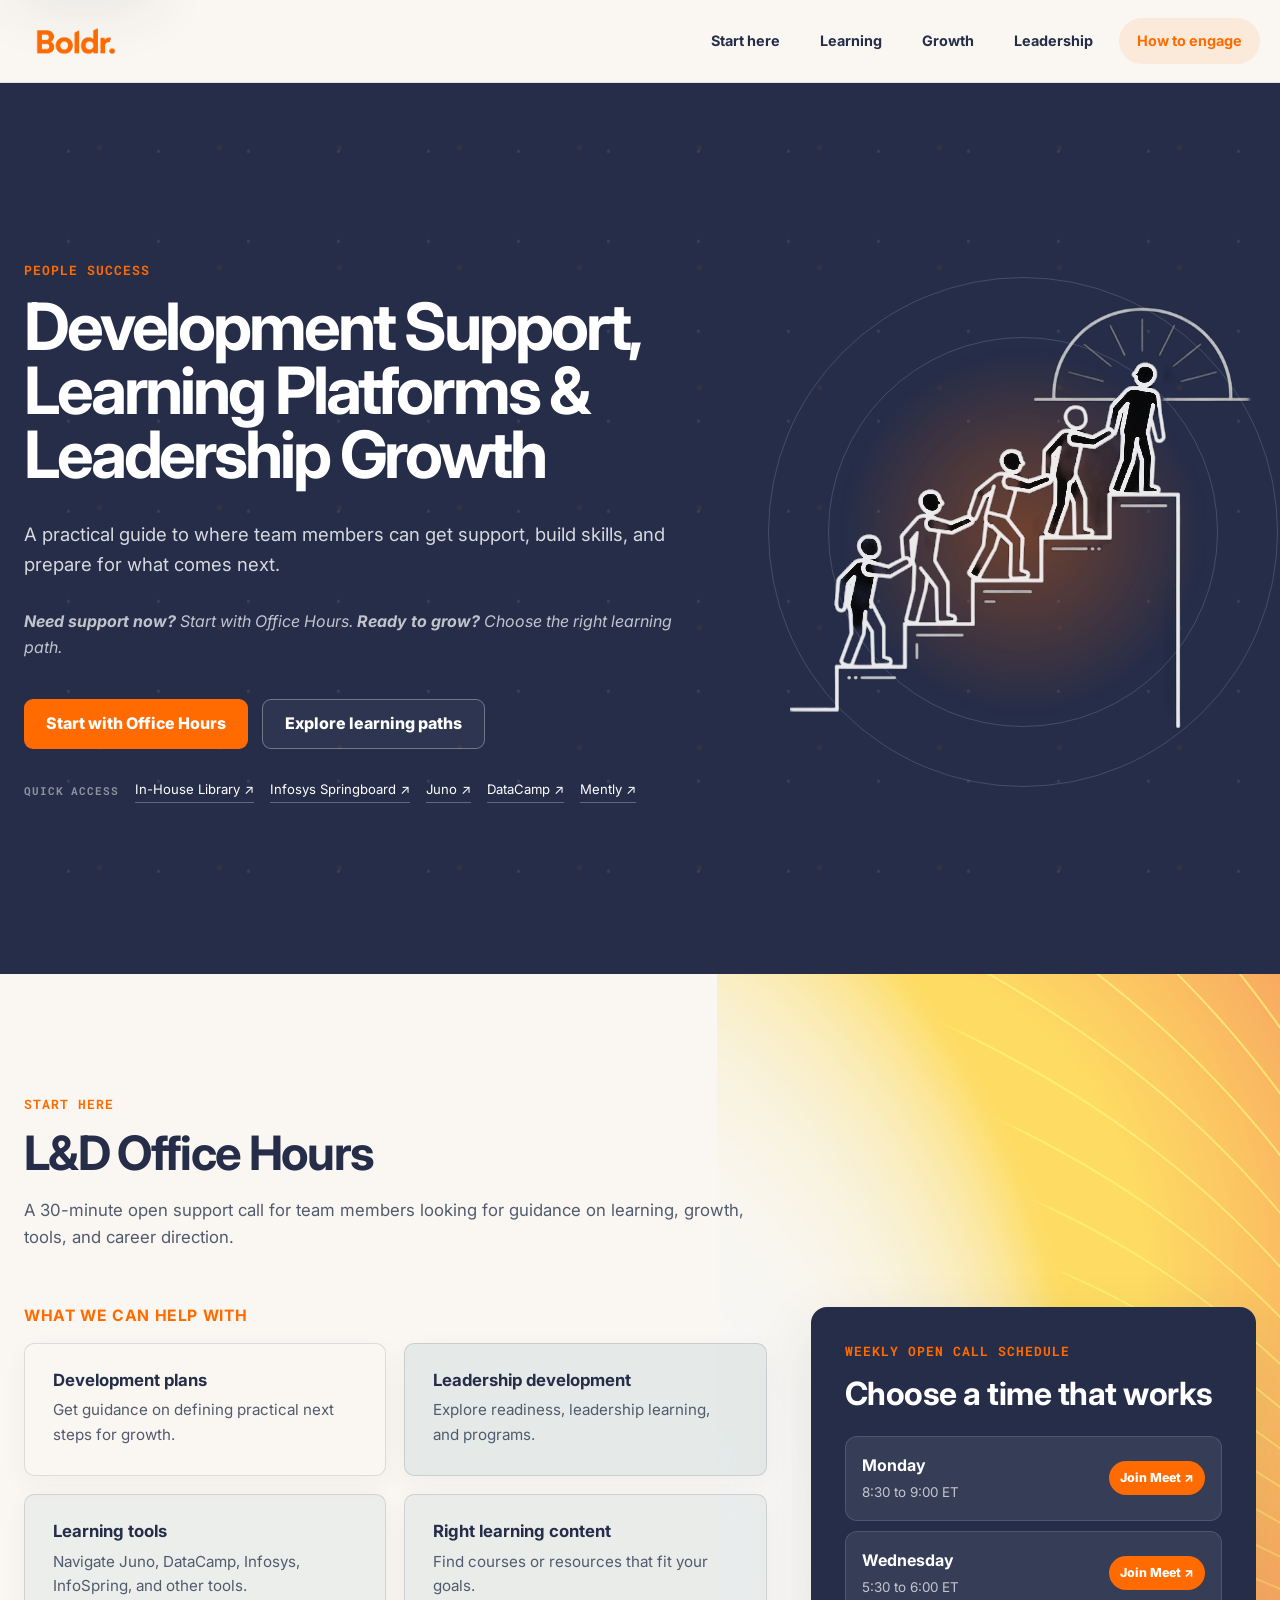
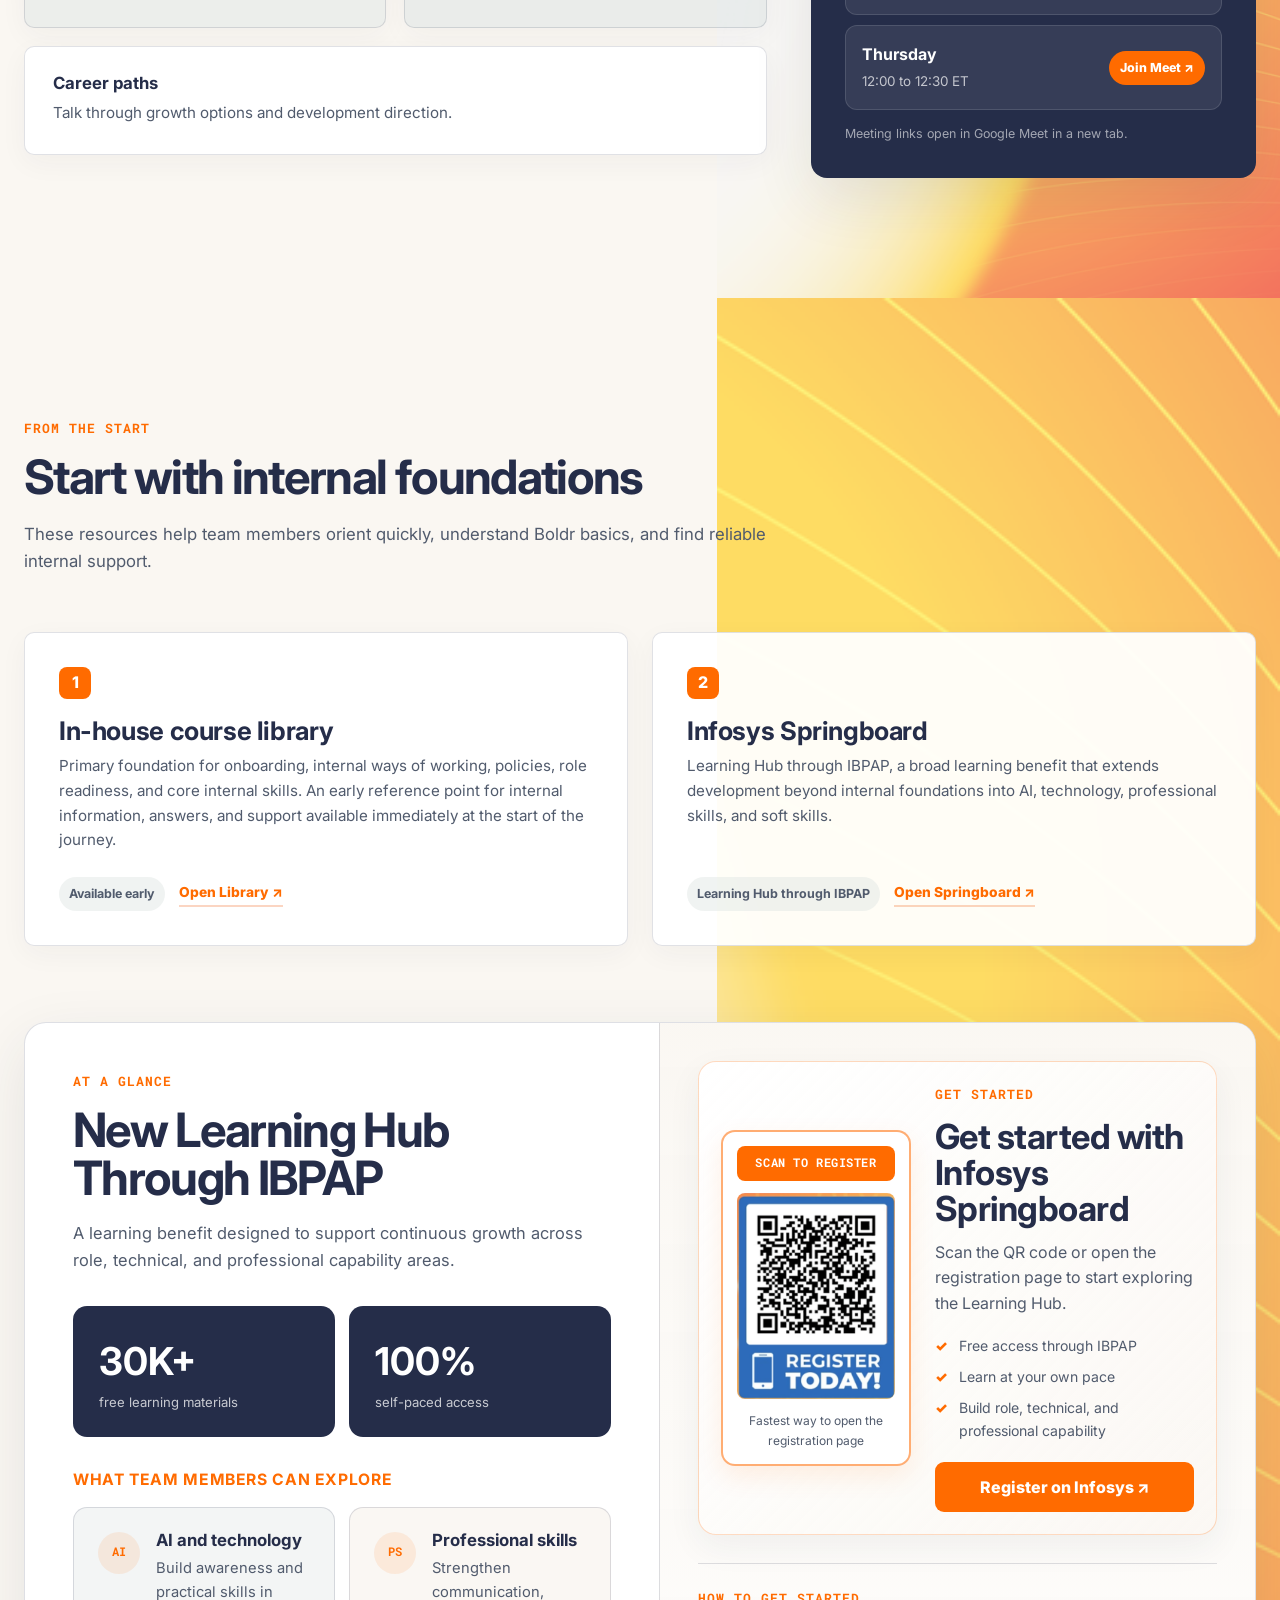
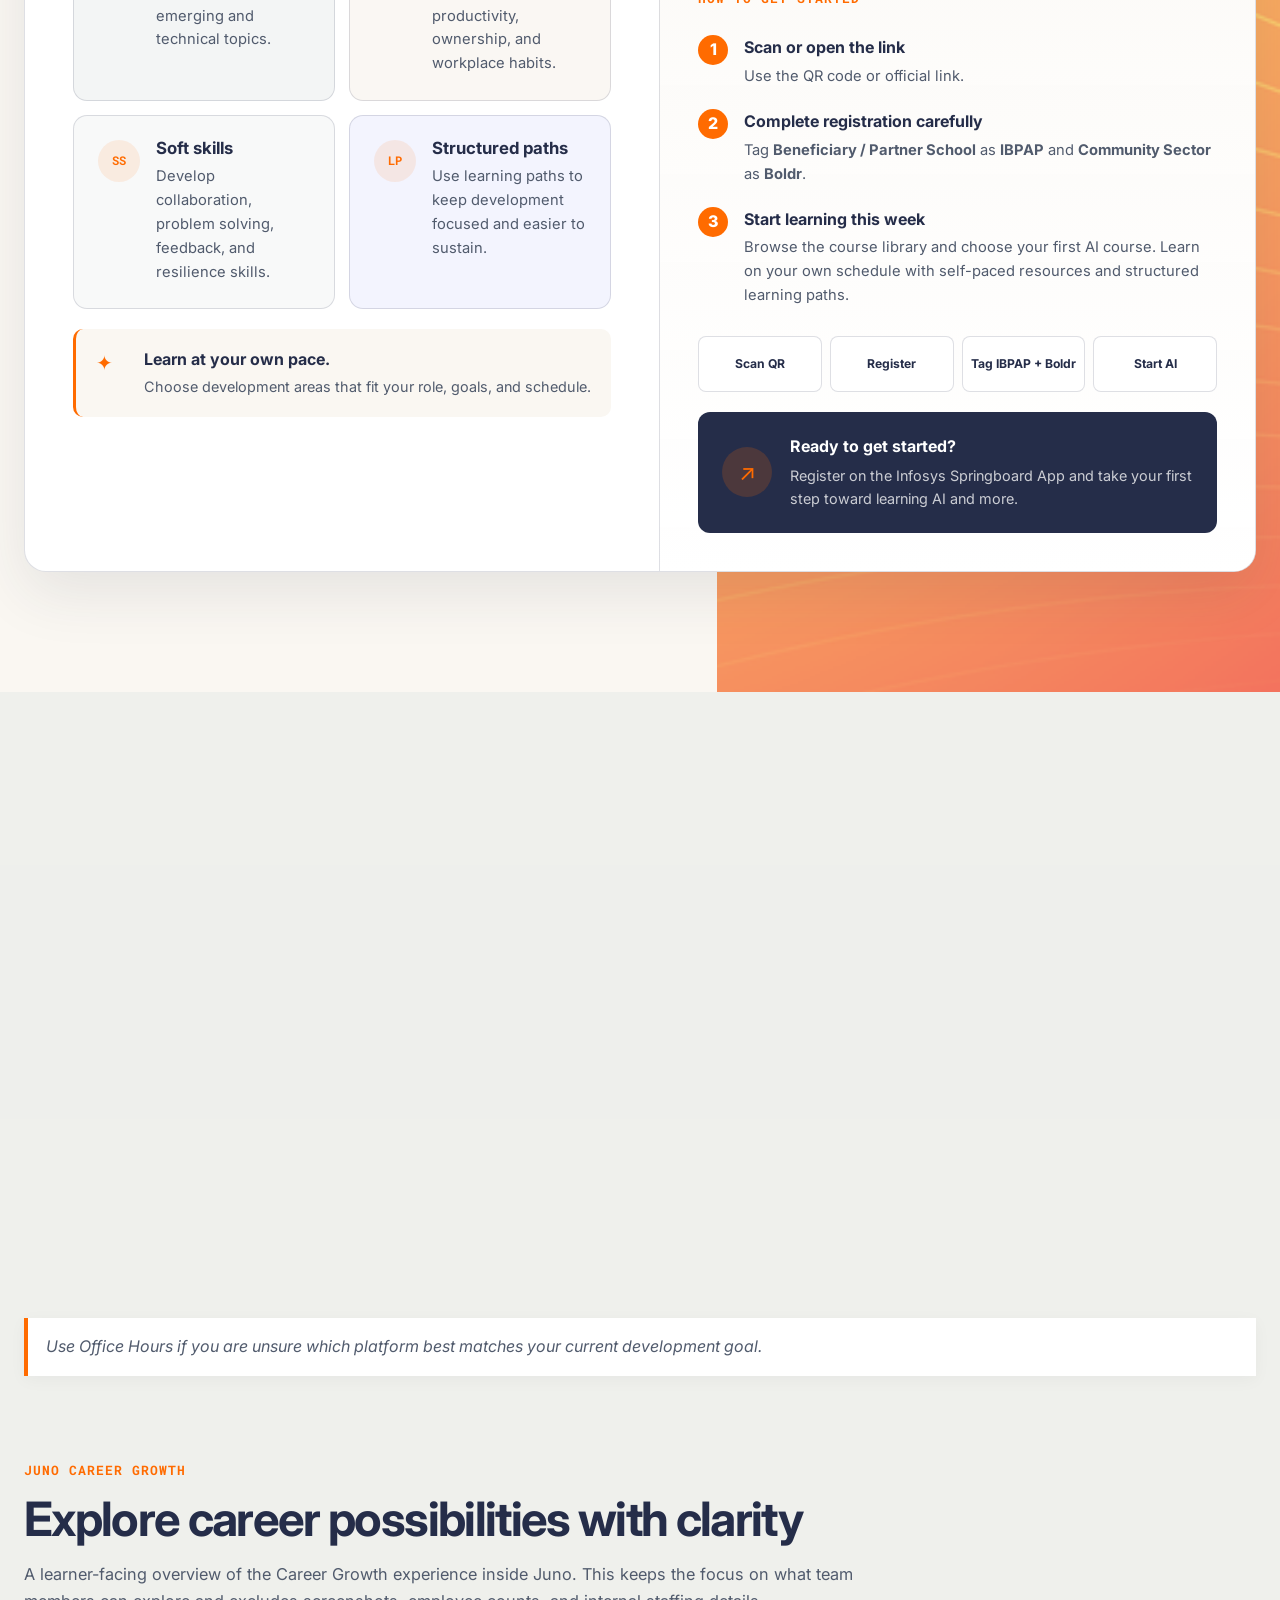
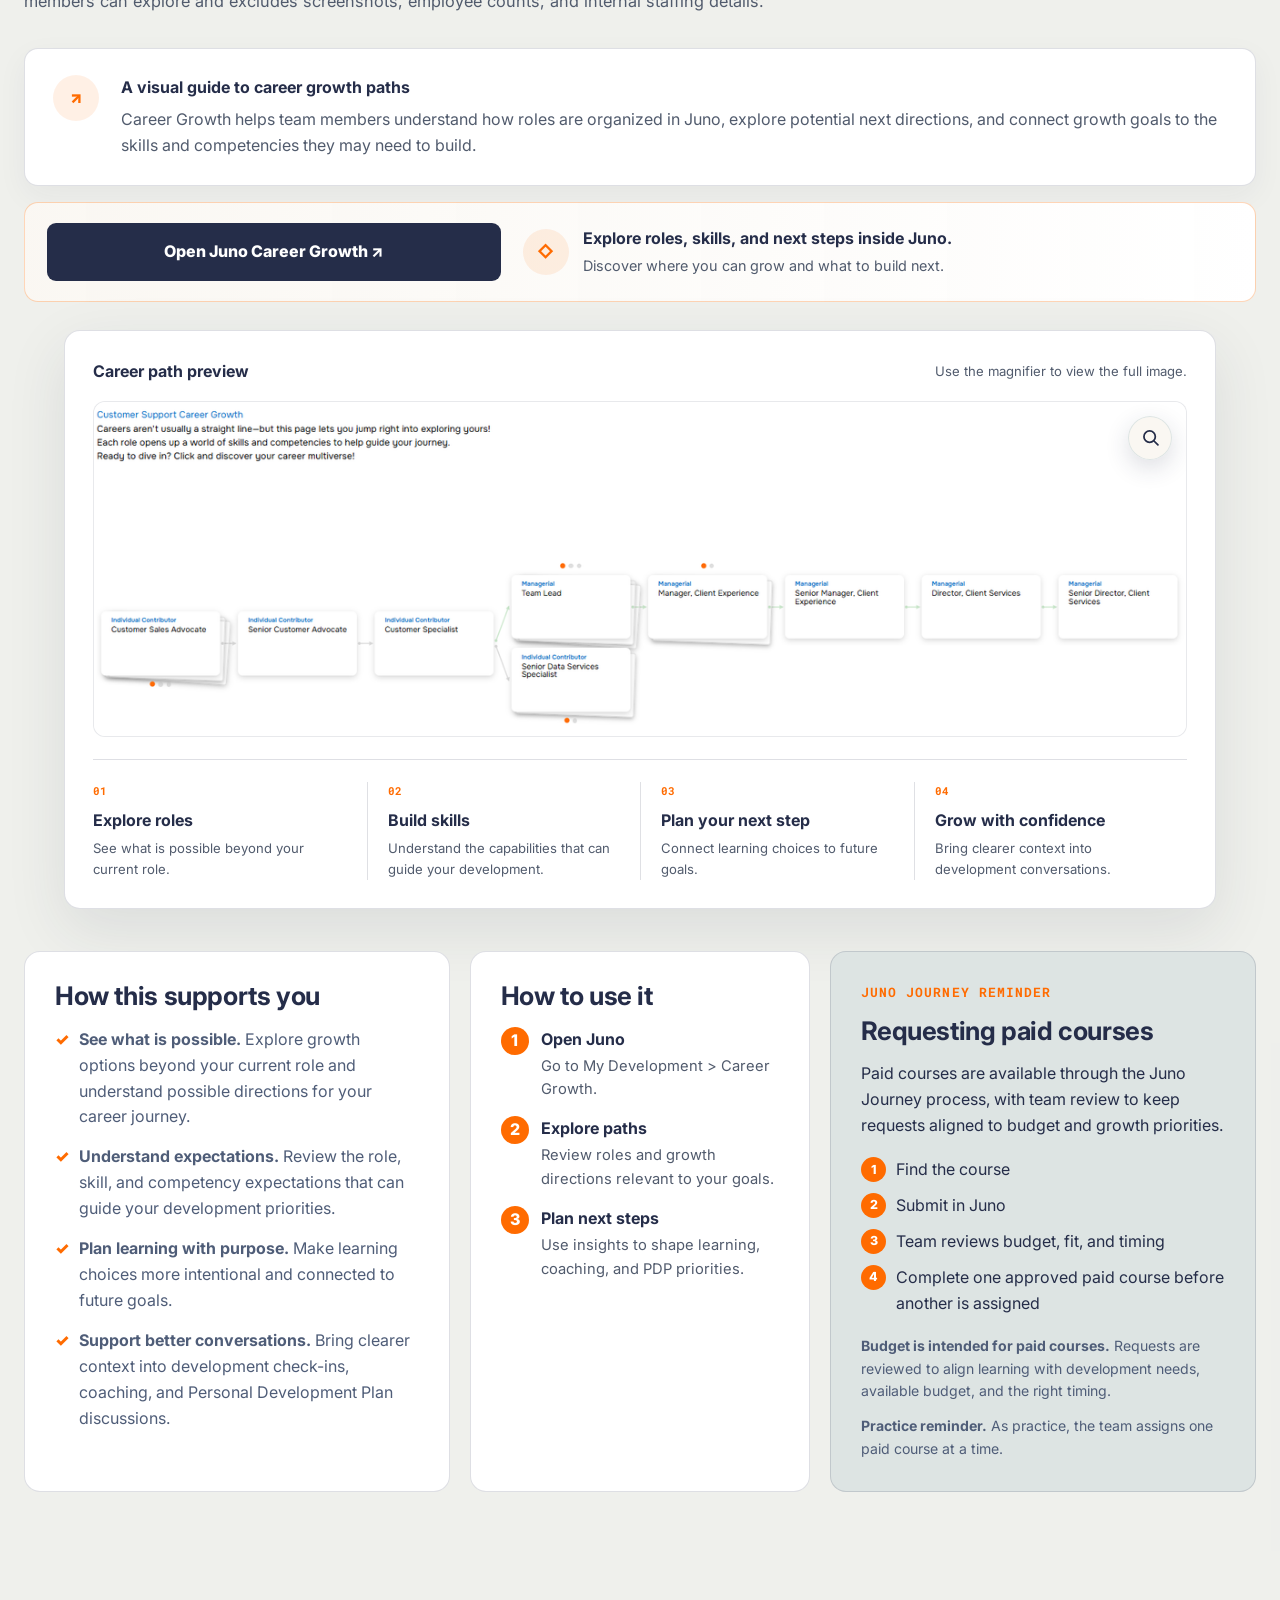
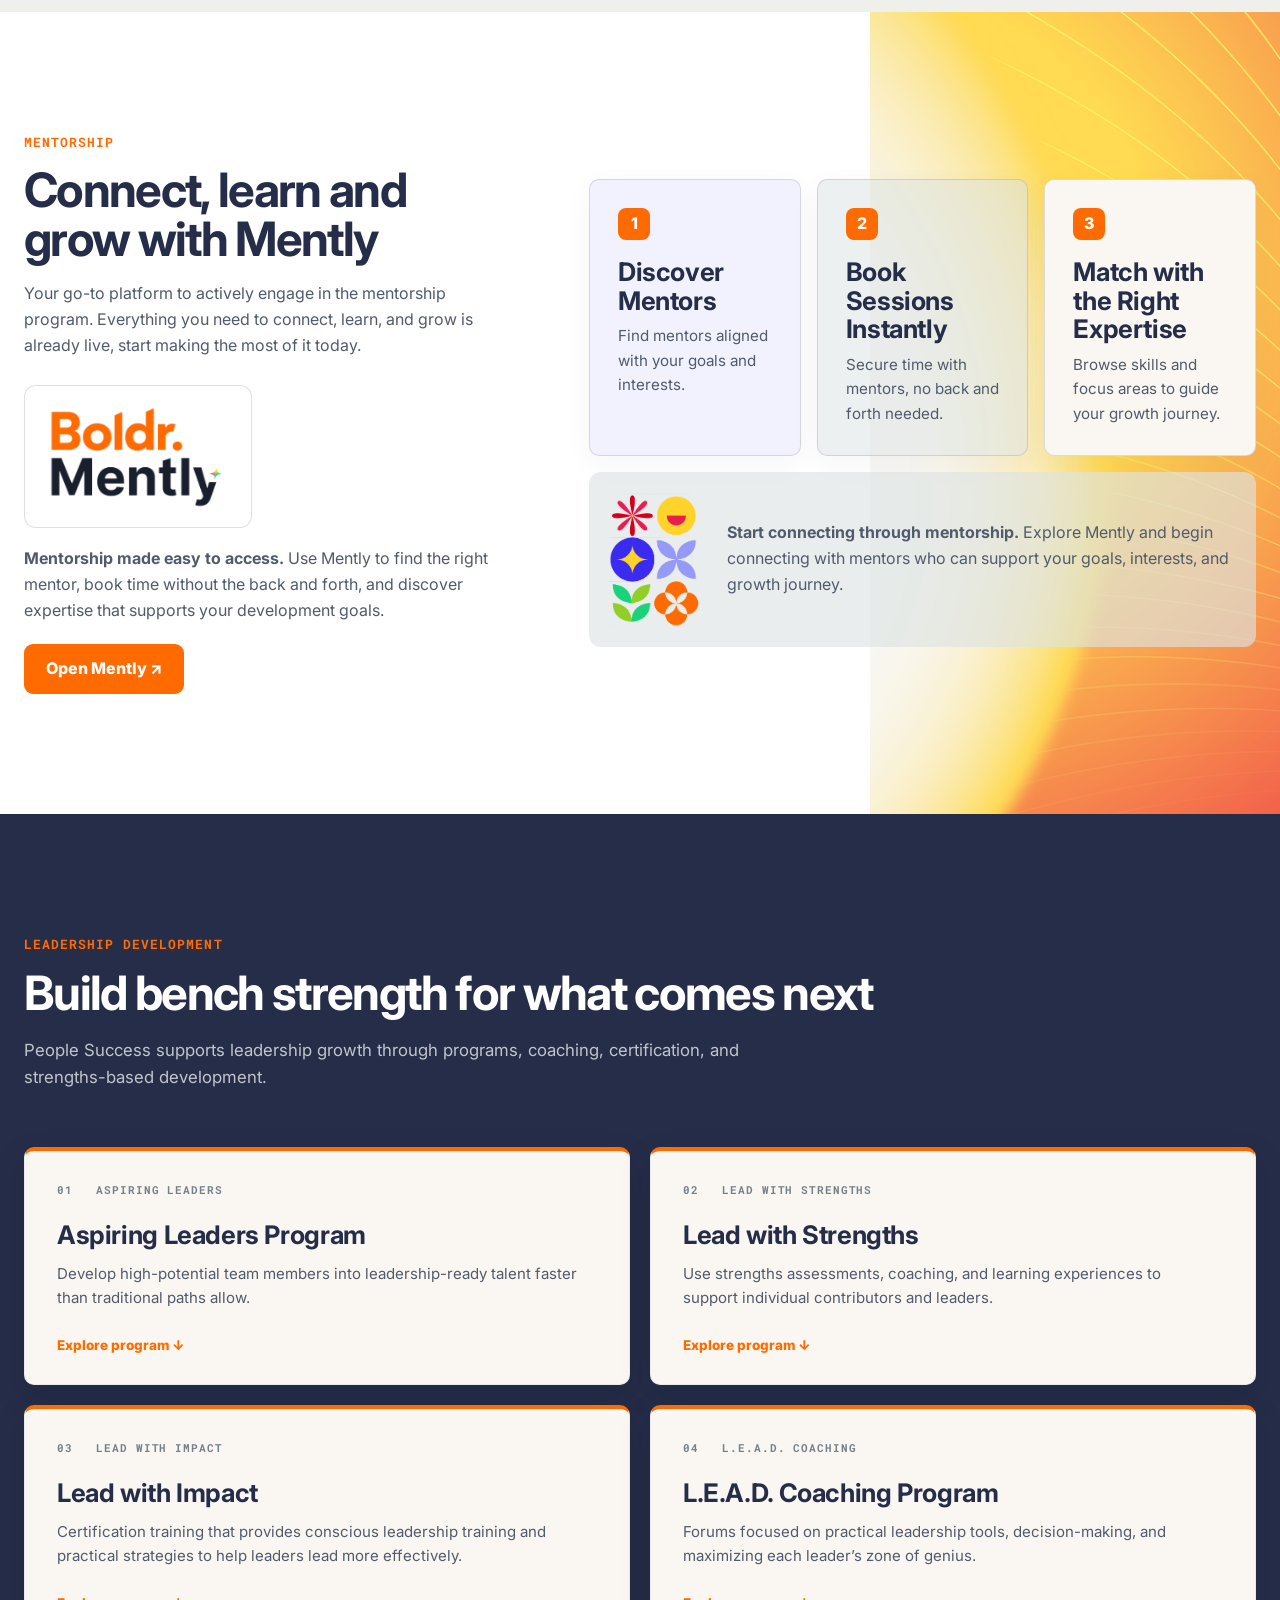
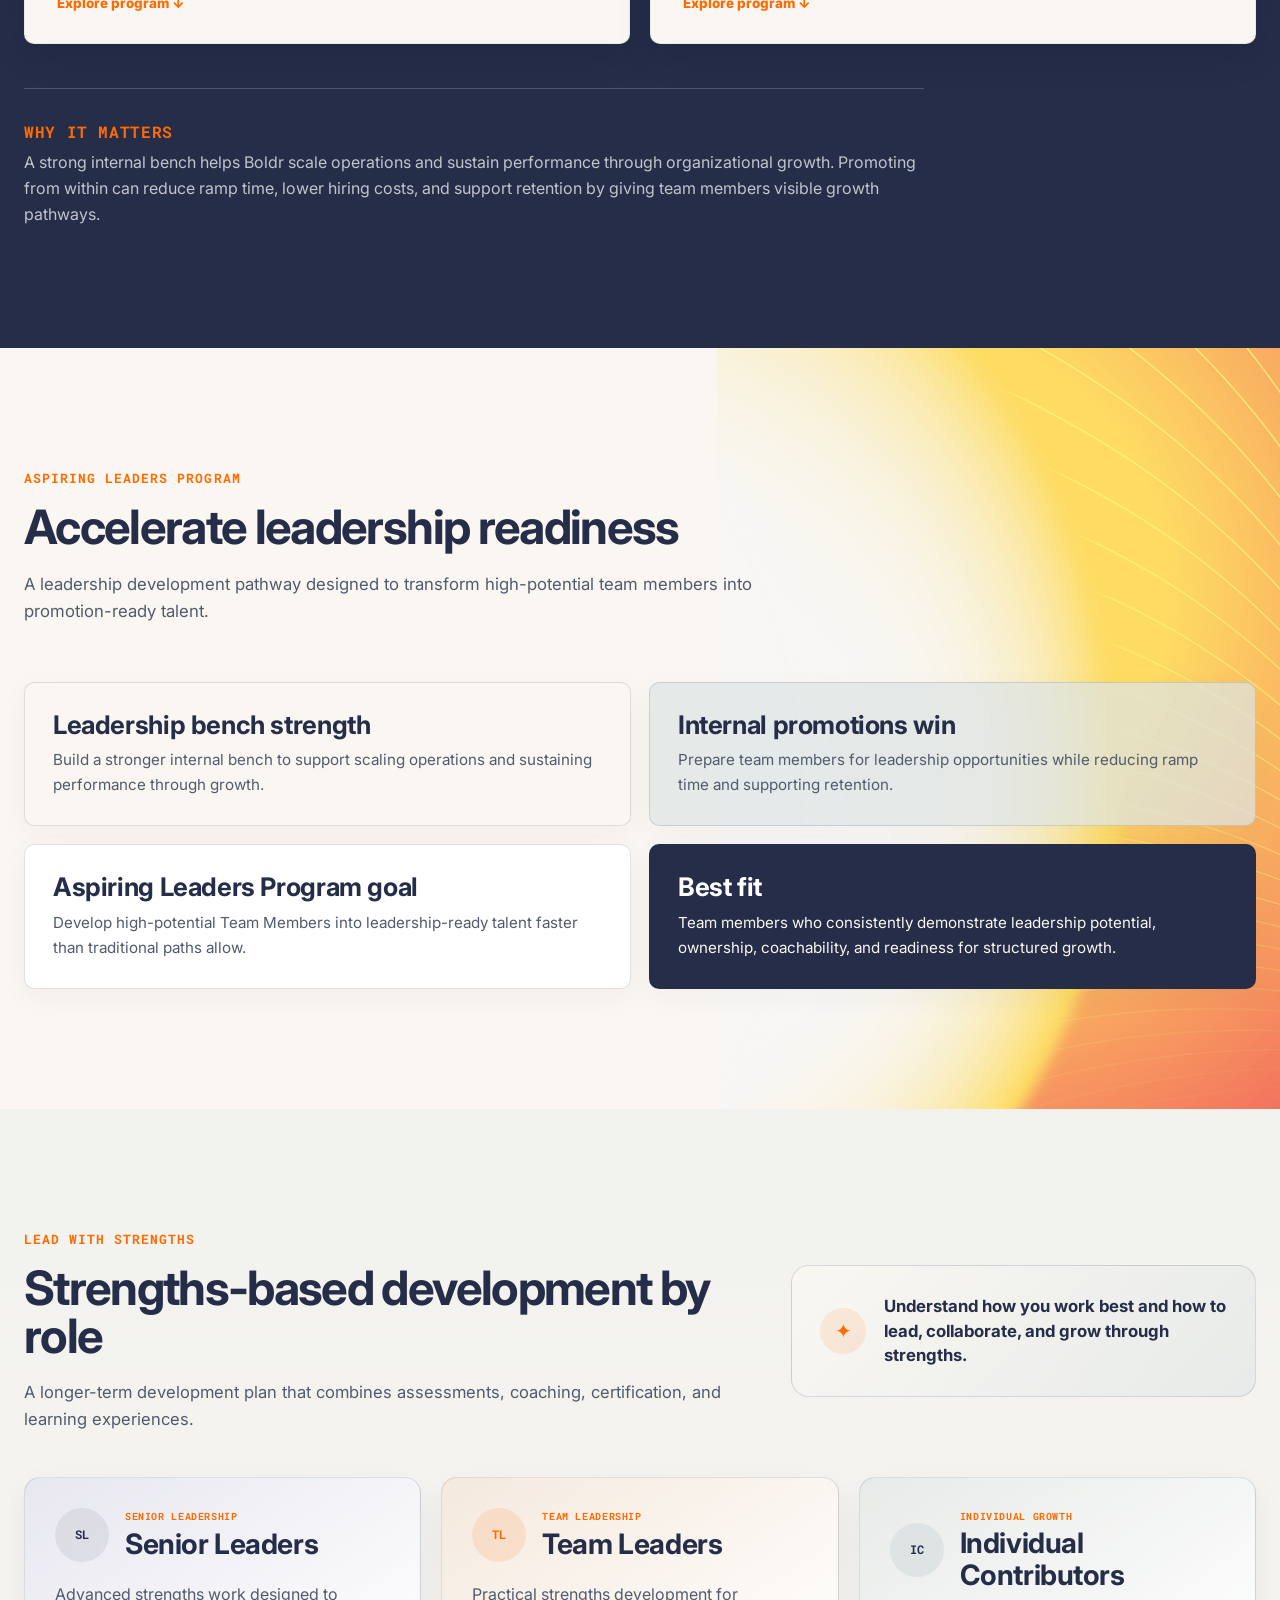
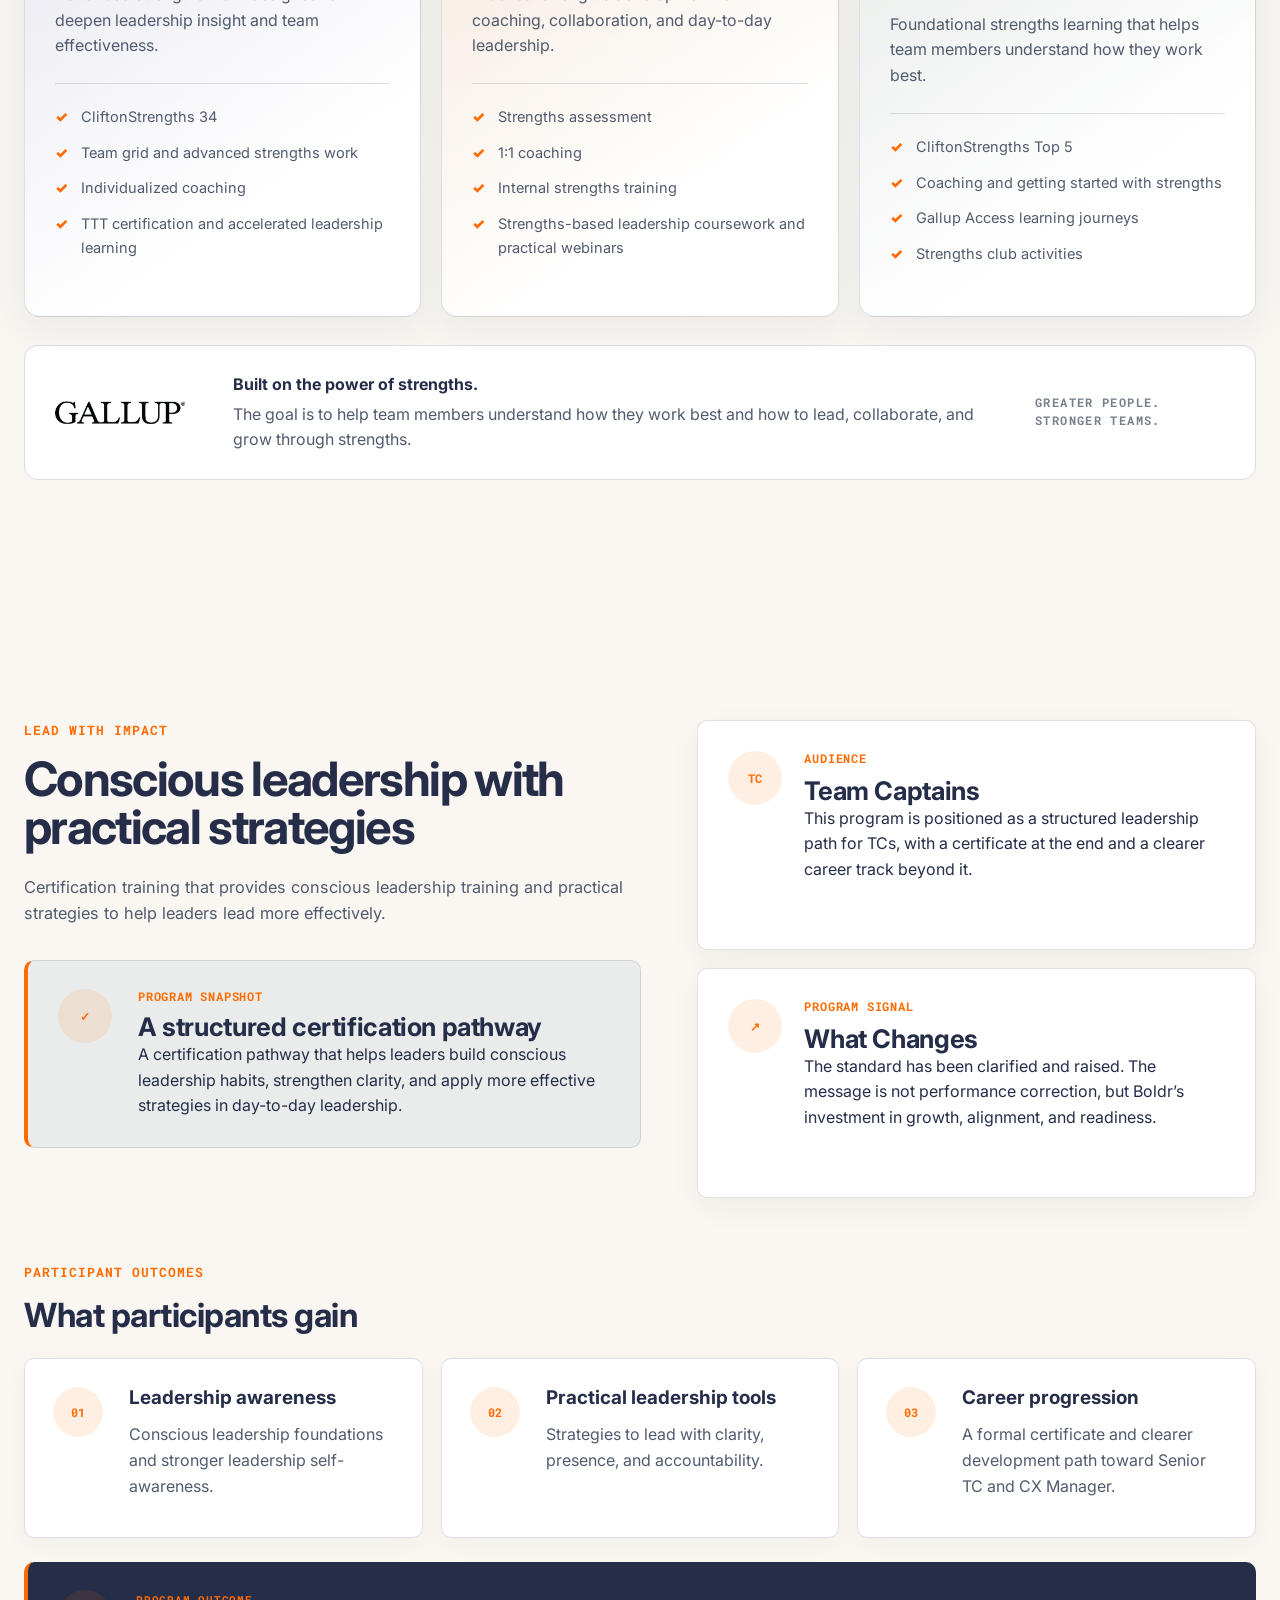
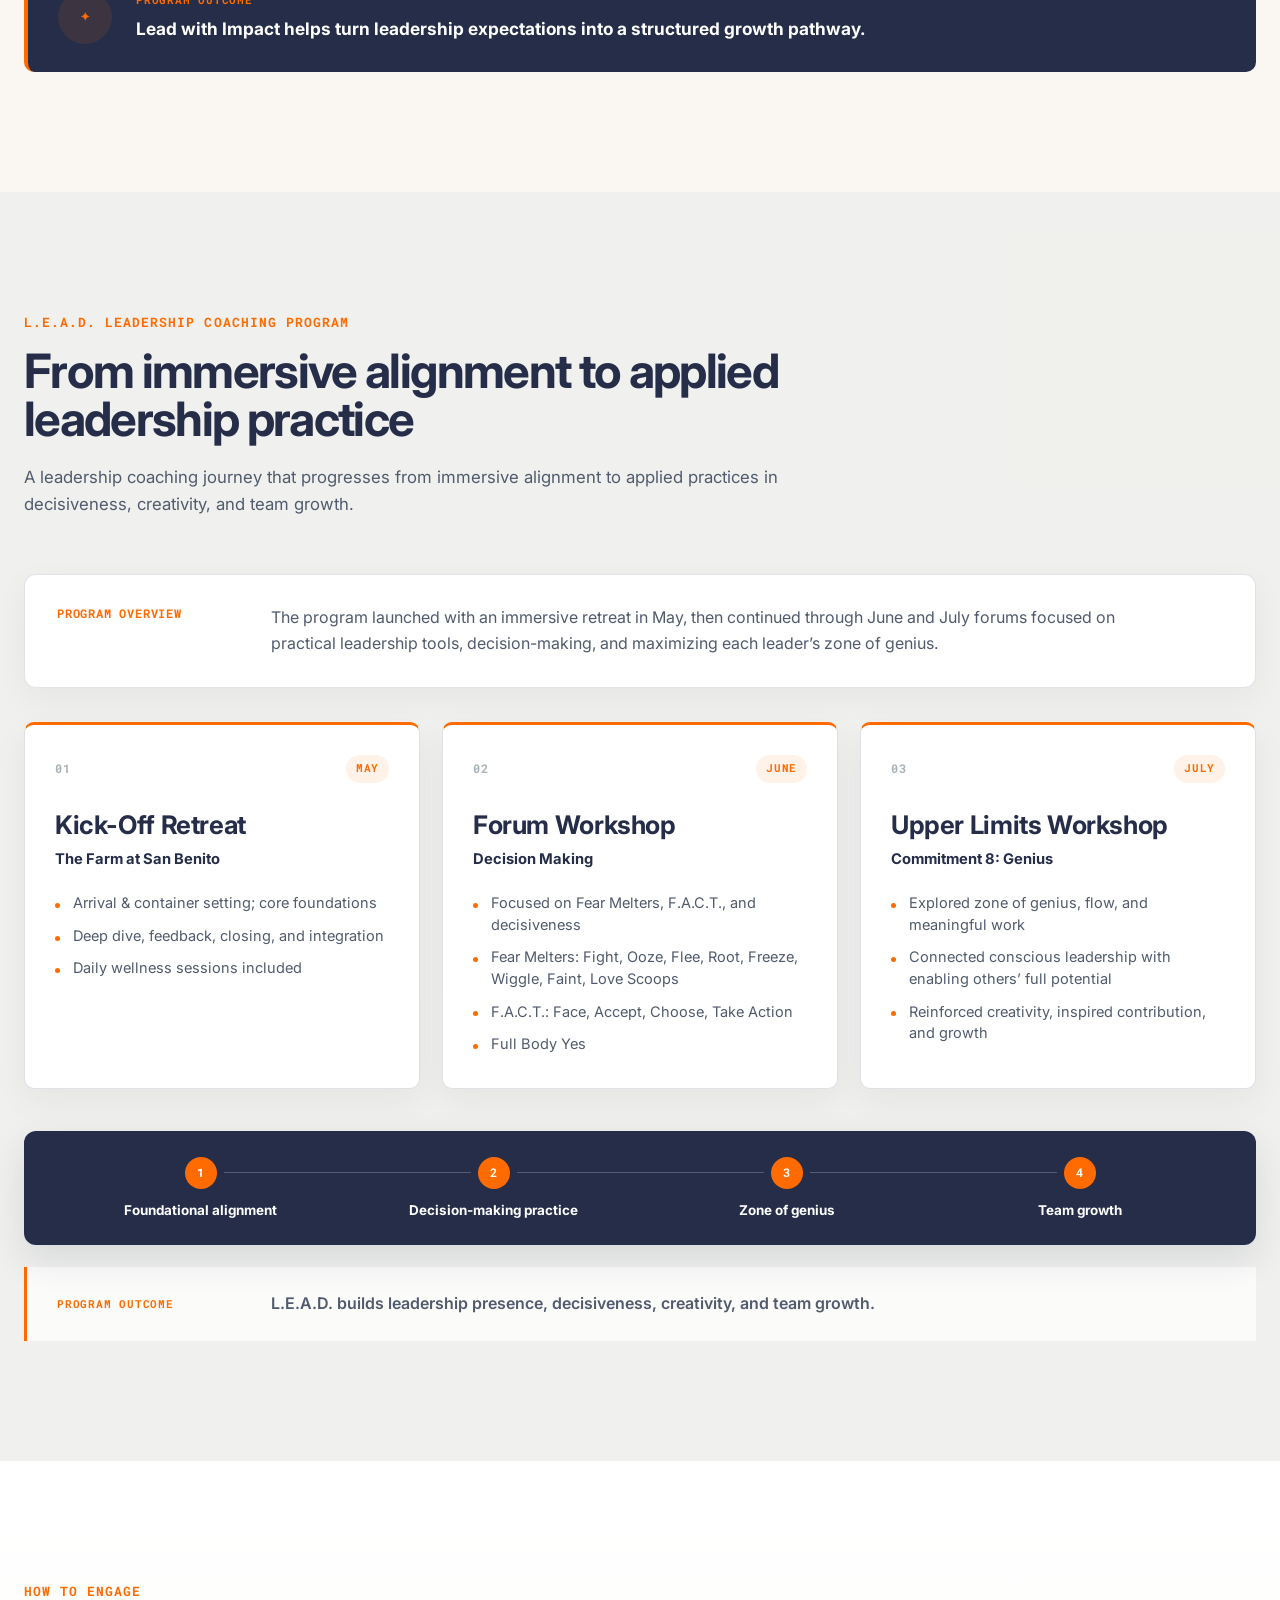
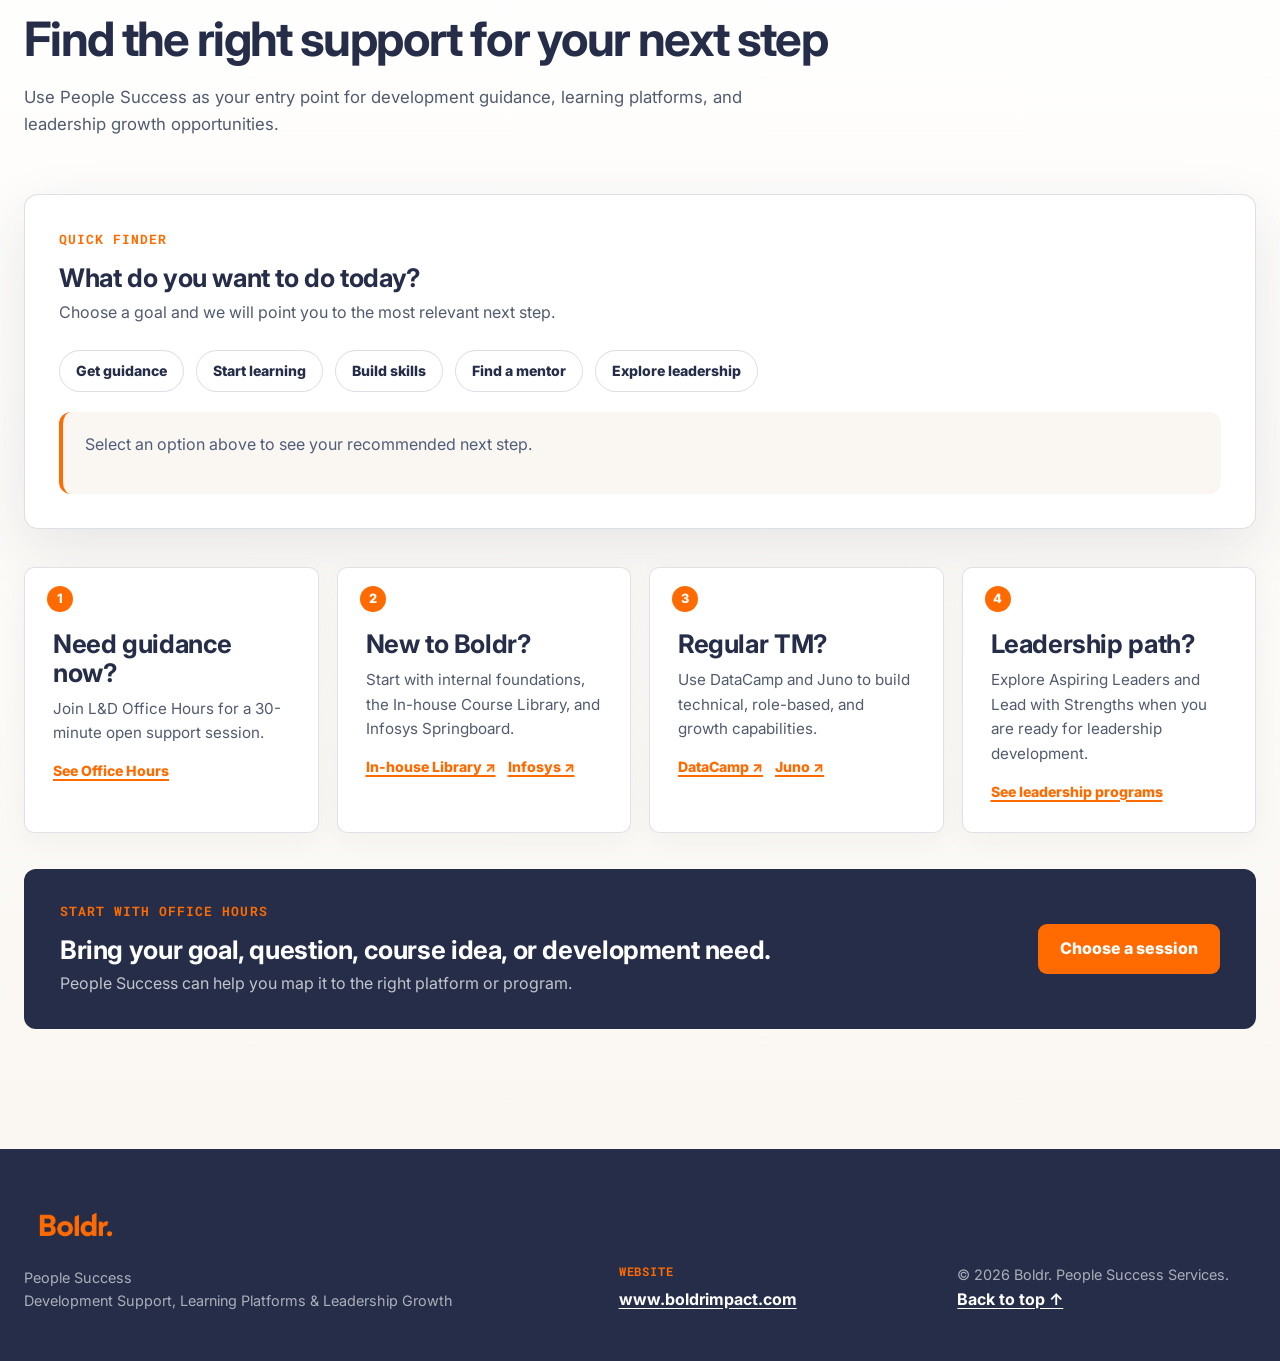
==== commit 4d6b03f5: "Add files via upload" ====
--- a/index.html
+++ b/index.html
@@ -133,39 +133,68 @@
           </article>
         </div>
 
-        <div class="hub-feature reveal" id="learning-hub">
-          <div class="hub-copy">
+        <div class="hub-feature hub-feature-final reveal" id="learning-hub">
+          <div class="hub-copy hub-copy-final">
             <p class="eyebrow">At a glance</p>
             <h2>New Learning Hub Through IBPAP</h2>
-            <p>A learning benefit designed to support continuous growth across role, technical, and professional capability areas.</p>
-            <div class="stats-row">
+            <p class="hub-intro">A learning benefit designed to support continuous growth across role, technical, and professional capability areas.</p>
+
+            <div class="stats-row hub-stats">
               <div><strong>30K+</strong><span>free learning materials</span></div>
               <div><strong>100%</strong><span>self-paced access</span></div>
             </div>
 
             <h3 class="subhead">What team members can explore</h3>
-            <div class="explore-grid">
-              <div class="mini-card tone-mint"><h4>AI and technology</h4><p>Build awareness and practical skills in emerging and technical topics.</p></div>
-              <div class="mini-card tone-yellow"><h4>Professional skills</h4><p>Strengthen communication, productivity, ownership, and workplace habits.</p></div>
-              <div class="mini-card tone-peach"><h4>Soft skills</h4><p>Develop collaboration, problem solving, feedback, and resilience skills.</p></div>
-              <div class="mini-card tone-lavender"><h4>Structured paths</h4><p>Use learning paths to keep development focused and easier to sustain.</p></div>
-            </div>
-          </div>
-
-          <div class="registration-panel">
-            <div class="qr-wrap">
-              <img src="assets/images/learning-hub-qr.png" alt="QR code to register for the IBPAP Learning Hub">
-              <a class="button button-dark compact-button" href="https://infyspringboard-ph.onwingspan.com/web/en/login" target="_blank" rel="noopener noreferrer">Register on Infosys ↗</a>
-            </div>
-            <ol class="numbered-flow">
-              <li><span>1</span><div><strong>Scan or open the link</strong><p>Use the QR code or official link.</p></div></li>
-              <li><span>2</span><div><strong>Complete registration carefully</strong><p>Tag <b>Beneficiary / Partner School</b> as <b>IBPAP</b> and <b>Community Sector</b> as <b>Boldr</b>.</p></div></li>
-              <li><span>3</span><div><strong>Start learning this week</strong><p>Browse the course library and choose your first AI course. Learn on your own schedule with self-paced resources and structured learning paths.</p></div></li>
-            </ol>
-            <div class="quick-flow" aria-label="Quick sign up flow">
+            <div class="explore-grid hub-explore-grid">
+              <article class="hub-explore-card"><span class="hub-explore-mark">AI</span><div><h4>AI and technology</h4><p>Build awareness and practical skills in emerging and technical topics.</p></div></article>
+              <article class="hub-explore-card"><span class="hub-explore-mark">PS</span><div><h4>Professional skills</h4><p>Strengthen communication, productivity, ownership, and workplace habits.</p></div></article>
+              <article class="hub-explore-card"><span class="hub-explore-mark">SS</span><div><h4>Soft skills</h4><p>Develop collaboration, problem solving, feedback, and resilience skills.</p></div></article>
+              <article class="hub-explore-card"><span class="hub-explore-mark">LP</span><div><h4>Structured paths</h4><p>Use learning paths to keep development focused and easier to sustain.</p></div></article>
+            </div>
+
+            <div class="hub-learning-note">
+              <span aria-hidden="true">✦</span>
+              <div><strong>Learn at your own pace.</strong><p>Choose development areas that fit your role, goals, and schedule.</p></div>
+            </div>
+          </div>
+
+          <div class="registration-panel registration-panel-final">
+            <div class="registration-hero">
+              <div class="qr-feature-card">
+                <span class="qr-feature-label">Scan to register</span>
+                <img src="assets/images/learning-hub-qr.png" alt="QR code to register for the IBPAP Learning Hub">
+                <span class="qr-feature-help">Fastest way to open the registration page</span>
+              </div>
+              <div class="registration-hero-copy">
+                <p class="eyebrow">Get started</p>
+                <h3>Get started with Infosys Springboard</h3>
+                <p>Scan the QR code or open the registration page to start exploring the Learning Hub.</p>
+                <ul class="registration-benefits">
+                  <li>Free access through IBPAP</li>
+                  <li>Learn at your own pace</li>
+                  <li>Build role, technical, and professional capability</li>
+                </ul>
+                <a class="button button-primary registration-button" href="https://infyspringboard-ph.onwingspan.com/web/en/" target="_blank" rel="noopener noreferrer">Register on Infosys ↗</a>
+              </div>
+            </div>
+
+            <div class="registration-steps">
+              <p class="eyebrow">How to get started</p>
+              <ol class="numbered-flow registration-numbered-flow">
+                <li><span>1</span><div><strong>Scan or open the link</strong><p>Use the QR code or official link.</p></div></li>
+                <li><span>2</span><div><strong>Complete registration carefully</strong><p>Tag <b>Beneficiary / Partner School</b> as <b>IBPAP</b> and <b>Community Sector</b> as <b>Boldr</b>.</p></div></li>
+                <li><span>3</span><div><strong>Start learning this week</strong><p>Browse the course library and choose your first AI course. Learn on your own schedule with self-paced resources and structured learning paths.</p></div></li>
+              </ol>
+            </div>
+
+            <div class="quick-flow registration-quick-flow" aria-label="Quick sign up flow">
               <span>Scan QR</span><span>Register</span><span>Tag IBPAP + Boldr</span><span>Start AI</span>
             </div>
-            <p class="callout">Ready to get started? Register on the Infosys Springboard App and take your first step toward learning AI and more.</p>
+
+            <div class="registration-ready">
+              <span class="registration-ready-icon" aria-hidden="true">↗</span>
+              <div><strong>Ready to get started?</strong><p>Register on the Infosys Springboard App and take your first step toward learning AI and more.</p></div>
+            </div>
           </div>
         </div>
       </div>
@@ -195,26 +224,36 @@
         </div>
         <p class="inline-note reveal">Use Office Hours if you are unsure which platform best matches your current development goal.</p>
 
-        <div class="content-block career-growth-block reveal" id="juno-career-growth">
-          <div class="content-copy career-growth-copy">
+        <div class="career-growth-final reveal" id="juno-career-growth">
+          <div class="career-growth-heading">
             <p class="eyebrow">Juno Career Growth</p>
             <h2>Explore career possibilities with clarity</h2>
             <p>A learner-facing overview of the Career Growth experience inside Juno. This keeps the focus on what team members can explore and excludes screenshots, employee counts, and internal staffing details.</p>
-            <div class="highlight-box"><strong>A visual guide to career growth paths</strong><p>Career Growth helps team members understand how roles are organized in Juno, explore potential next directions, and connect growth goals to the skills and competencies they may need to build.</p></div>
-            <div class="action-links">
-              <a class="button button-dark section-button" href="https://boldr.the-juno.com/" target="_blank" rel="noopener noreferrer">Open Juno Career Growth ↗</a>
-            </div>
-          </div>
-          <figure class="preview-card career-growth-preview">
-            <figcaption><strong>Career path preview</strong></figcaption>
+          </div>
+
+          <div class="career-guide-card">
+            <span class="career-guide-icon" aria-hidden="true">↗</span>
+            <div><strong>A visual guide to career growth paths</strong><p>Career Growth helps team members understand how roles are organized in Juno, explore potential next directions, and connect growth goals to the skills and competencies they may need to build.</p></div>
+          </div>
+
+          <div class="career-action-bar">
+            <a class="button button-dark career-action-button" href="https://boldr.the-juno.com/" target="_blank" rel="noopener noreferrer">Open Juno Career Growth ↗</a>
+            <div class="career-action-copy"><span class="career-action-icon" aria-hidden="true">◇</span><div><strong>Explore roles, skills, and next steps inside Juno.</strong><p>Discover where you can grow and what to build next.</p></div></div>
+          </div>
+
+          <figure class="preview-card career-growth-preview career-growth-preview-final">
+            <figcaption><strong>Career path preview</strong><span>Use the magnifier to view the full image.</span></figcaption>
             <div class="career-image-wrap">
               <img src="assets/images/career-growth-preview.png" alt="Preview of the Juno Career Growth pathway view">
               <button class="zoom-control" type="button" data-lightbox-image="assets/images/career-growth-preview.png" data-lightbox-alt="Expanded preview of the Juno Career Growth pathway view" aria-label="Zoom career path preview">
-                <svg viewBox="0 0 24 24" aria-hidden="true" focusable="false">
-                  <circle cx="11" cy="11" r="6.5"></circle>
-                  <path d="M16 16l4.5 4.5"></path>
-                </svg>
+                <svg viewBox="0 0 24 24" aria-hidden="true" focusable="false"><circle cx="11" cy="11" r="6.5"></circle><path d="M16 16l4.5 4.5"></path></svg>
               </button>
+            </div>
+            <div class="career-benefit-row" aria-label="Career Growth benefits">
+              <div><span>01</span><strong>Explore roles</strong><p>See what is possible beyond your current role.</p></div>
+              <div><span>02</span><strong>Build skills</strong><p>Understand the capabilities that can guide your development.</p></div>
+              <div><span>03</span><strong>Plan your next step</strong><p>Connect learning choices to future goals.</p></div>
+              <div><span>04</span><strong>Grow with confidence</strong><p>Bring clearer context into development conversations.</p></div>
             </div>
           </figure>
         </div>
@@ -329,47 +368,85 @@
       </div>
     </section>
 
-    <section class="section section-soft" id="strengths">
-      <div class="wrap">
-        <div class="section-heading reveal">
-          <p class="eyebrow">Lead with Strengths</p>
-          <h2>Strengths-based development by role</h2>
-          <p>A longer-term development plan that combines assessments, coaching, certification, and learning experiences.</p>
-        </div>
-        <div class="role-grid">
-          <article class="role-card tone-lavender reveal"><h3>Senior Leaders</h3><p>CliftonStrengths 34, team grid, individualized coaching, advanced strengths work, TTT certification, and accelerated leadership learning.</p></article>
-          <article class="role-card tone-mint reveal"><h3>Team Leaders</h3><p>Strengths assessment, 1:1 coaching, internal strengths training, strengths-based leadership coursework, and practical leadership webinars.</p></article>
-          <article class="role-card tone-peach reveal"><h3>Individual Contributors</h3><p>CliftonStrengths Top 5, coaching, getting started with strengths, Gallup Access learning journeys, and strengths club activities.</p></article>
-        </div>
-        <div class="brand-note reveal"><img src="assets/images/gallup-logo.png" alt="Gallup"><p>The goal is to help team members understand how they work best and how to lead, collaborate, and grow through strengths.</p></div>
-      </div>
-    </section>
-
-    <section class="section impact-section" id="lead-with-impact">
-      <div class="wrap">
-        <div class="impact-intro-grid reveal">
+    <section class="section section-soft strengths-section" id="strengths">
+      <div class="wrap">
+        <div class="strengths-header reveal">
+          <div class="strengths-heading-copy">
+            <p class="eyebrow">Lead with Strengths</p>
+            <h2>Strengths-based development by role</h2>
+            <p>A longer-term development plan that combines assessments, coaching, certification, and learning experiences.</p>
+          </div>
+          <div class="strengths-principle" aria-label="Strengths development purpose">
+            <span class="strengths-principle-mark" aria-hidden="true">✦</span>
+            <p>Understand how you work best and how to lead, collaborate, and grow through strengths.</p>
+          </div>
+        </div>
+
+        <div class="strengths-role-grid">
+          <article class="strengths-role-card strengths-role-senior reveal">
+            <div class="strengths-role-head"><span class="strengths-role-icon" aria-hidden="true">SL</span><div><p class="strengths-role-label">Senior leadership</p><h3>Senior Leaders</h3></div></div>
+            <p class="strengths-role-summary">Advanced strengths work designed to deepen leadership insight and team effectiveness.</p>
+            <ul>
+              <li>CliftonStrengths 34</li>
+              <li>Team grid and advanced strengths work</li>
+              <li>Individualized coaching</li>
+              <li>TTT certification and accelerated leadership learning</li>
+            </ul>
+          </article>
+
+          <article class="strengths-role-card strengths-role-team reveal">
+            <div class="strengths-role-head"><span class="strengths-role-icon" aria-hidden="true">TL</span><div><p class="strengths-role-label">Team leadership</p><h3>Team Leaders</h3></div></div>
+            <p class="strengths-role-summary">Practical strengths development for coaching, collaboration, and day-to-day leadership.</p>
+            <ul>
+              <li>Strengths assessment</li>
+              <li>1:1 coaching</li>
+              <li>Internal strengths training</li>
+              <li>Strengths-based leadership coursework and practical webinars</li>
+            </ul>
+          </article>
+
+          <article class="strengths-role-card strengths-role-ic reveal">
+            <div class="strengths-role-head"><span class="strengths-role-icon" aria-hidden="true">IC</span><div><p class="strengths-role-label">Individual growth</p><h3>Individual Contributors</h3></div></div>
+            <p class="strengths-role-summary">Foundational strengths learning that helps team members understand how they work best.</p>
+            <ul>
+              <li>CliftonStrengths Top 5</li>
+              <li>Coaching and getting started with strengths</li>
+              <li>Gallup Access learning journeys</li>
+              <li>Strengths club activities</li>
+            </ul>
+          </article>
+        </div>
+
+        <div class="strengths-gallup reveal">
+          <img src="assets/images/gallup-logo.png" alt="Gallup">
+          <div><strong>Built on the power of strengths.</strong><p>The goal is to help team members understand how they work best and how to lead, collaborate, and grow through strengths.</p></div>
+          <span class="strengths-gallup-tag">Greater people. Stronger teams.</span>
+        </div>
+      </div>
+    </section>
+
+    <section class="section impact-section impact-section-final" id="lead-with-impact">
+      <div class="wrap">
+        <div class="impact-intro-grid impact-intro-final reveal">
           <div class="impact-intro-copy">
             <p class="eyebrow">Lead with Impact</p>
             <h2>Conscious leadership with practical strategies</h2>
             <p class="impact-lead">Certification training that provides conscious leadership training and practical strategies to help leaders lead more effectively.</p>
 
-            <div class="impact-snapshot">
-              <p class="impact-label">Program snapshot</p>
-              <h3>A structured certification pathway</h3>
-              <p>A certification pathway that helps leaders build conscious leadership habits, strengthen clarity, and apply more effective strategies in day-to-day leadership.</p>
-            </div>
-          </div>
-
-          <div class="impact-context-grid">
+            <div class="impact-snapshot impact-snapshot-final">
+              <span class="impact-icon impact-icon-certificate" aria-hidden="true">✓</span>
+              <div><p class="impact-label">Program snapshot</p><h3>A structured certification pathway</h3><p>A certification pathway that helps leaders build conscious leadership habits, strengthen clarity, and apply more effective strategies in day-to-day leadership.</p></div>
+            </div>
+          </div>
+
+          <div class="impact-context-grid impact-context-final">
             <article class="impact-context-card">
-              <p class="impact-label">Audience</p>
-              <h3>Team Captains</h3>
-              <p>This program is positioned as a structured leadership path for TCs, with a certificate at the end and a clearer career track beyond it.</p>
+              <span class="impact-icon" aria-hidden="true">TC</span>
+              <div><p class="impact-label">Audience</p><h3>Team Captains</h3><p>This program is positioned as a structured leadership path for TCs, with a certificate at the end and a clearer career track beyond it.</p></div>
             </article>
             <article class="impact-context-card">
-              <p class="impact-label">Program signal</p>
-              <h3>What Changes</h3>
-              <p>The standard has been clarified and raised. The message is not performance correction, but Boldr’s investment in growth, alignment, and readiness.</p>
+              <span class="impact-icon" aria-hidden="true">↗</span>
+              <div><p class="impact-label">Program signal</p><h3>What Changes</h3><p>The standard has been clarified and raised. The message is not performance correction, but Boldr’s investment in growth, alignment, and readiness.</p></div>
             </article>
           </div>
         </div>
@@ -379,28 +456,16 @@
             <p class="eyebrow">Participant outcomes</p>
             <h3>What participants gain</h3>
           </div>
-          <div class="impact-benefit-grid">
-            <article class="impact-benefit-card">
-              <span class="impact-benefit-number">01</span>
-              <h4>Leadership awareness</h4>
-              <p>Conscious leadership foundations and stronger leadership self-awareness.</p>
-            </article>
-            <article class="impact-benefit-card">
-              <span class="impact-benefit-number">02</span>
-              <h4>Practical leadership tools</h4>
-              <p>Strategies to lead with clarity, presence, and accountability.</p>
-            </article>
-            <article class="impact-benefit-card">
-              <span class="impact-benefit-number">03</span>
-              <h4>Career progression</h4>
-              <p>A formal certificate and clearer development path toward Senior TC and CX Manager.</p>
-            </article>
-          </div>
-        </div>
-
-        <div class="impact-closing reveal">
-          <span>Program outcome</span>
-          <p>Lead with Impact helps turn leadership expectations into a structured growth pathway.</p>
+          <div class="impact-benefit-grid impact-benefit-grid-final">
+            <article class="impact-benefit-card"><span class="impact-benefit-icon" aria-hidden="true">01</span><div><h4>Leadership awareness</h4><p>Conscious leadership foundations and stronger leadership self-awareness.</p></div></article>
+            <article class="impact-benefit-card"><span class="impact-benefit-icon" aria-hidden="true">02</span><div><h4>Practical leadership tools</h4><p>Strategies to lead with clarity, presence, and accountability.</p></div></article>
+            <article class="impact-benefit-card"><span class="impact-benefit-icon" aria-hidden="true">03</span><div><h4>Career progression</h4><p>A formal certificate and clearer development path toward Senior TC and CX Manager.</p></div></article>
+          </div>
+        </div>
+
+        <div class="impact-closing impact-closing-final reveal">
+          <span class="impact-closing-mark" aria-hidden="true">✦</span>
+          <div><span>Program outcome</span><p>Lead with Impact helps turn leadership expectations into a structured growth pathway.</p></div>
         </div>
       </div>
     </section>
--- a/assets/styles.css
+++ b/assets/styles.css
@@ -957,3 +957,302 @@
   .impact-gains { margin-top: 48px; }
   .impact-closing { grid-template-columns: 1fr; gap: 10px; }
 }
+
+
+/* ============================================================
+   FINAL SESSION REFINEMENTS
+   Learning Hub, Juno Career Growth, Strengths, Lead with Impact
+   ============================================================ */
+
+/* Learning Hub */
+.hub-feature-final {
+  grid-template-columns: minmax(0, 1fr) minmax(460px, .94fr);
+  gap: 0;
+  border-radius: 22px;
+  background: #fff;
+}
+.hub-copy-final { padding: 48px; }
+.hub-copy-final h2 { max-width: 650px; }
+.hub-intro { margin-top: 18px; color: var(--twilight); font-size: 1.03rem; max-width: 650px; }
+.hub-stats { margin: 32px 0 34px; gap: 14px; }
+.hub-stats div { min-height: 112px; justify-content: center; padding: 24px 26px; border-radius: 14px; }
+.hub-stats strong { font-size: clamp(2rem,3vw,2.7rem); }
+.hub-explore-grid { gap: 14px; }
+.hub-explore-card {
+  display: grid;
+  grid-template-columns: 44px 1fr;
+  gap: 14px;
+  align-items: start;
+  min-height: 158px;
+  padding: 24px;
+  border: 1px solid var(--line);
+  border-radius: 14px;
+  background: rgba(221,228,227,.36);
+}
+.hub-explore-card:nth-child(2) { background: rgba(250,247,242,.92); }
+.hub-explore-card:nth-child(3) { background: rgba(221,228,227,.22); }
+.hub-explore-card:nth-child(4) { background: rgba(149,153,247,.11); }
+.hub-explore-mark {
+  display: grid;
+  place-items: center;
+  width: 42px;
+  height: 42px;
+  border-radius: 50%;
+  background: rgba(255,107,0,.10);
+  color: var(--orange);
+  font-family: "Roboto Mono", "Courier New", monospace;
+  font-size: .72rem;
+  font-weight: 800;
+}
+.hub-explore-card h4 { margin-bottom: 8px; }
+.hub-explore-card p { color: var(--twilight); font-size: .92rem; }
+.hub-learning-note {
+  display: grid;
+  grid-template-columns: 34px 1fr;
+  gap: 14px;
+  align-items: start;
+  margin-top: 20px;
+  padding: 18px 20px;
+  border-left: 3px solid var(--orange);
+  border-radius: 10px;
+  background: var(--cirrus);
+}
+.hub-learning-note > span { color: var(--orange); font-size: 1.25rem; }
+.hub-learning-note p { color: var(--twilight); font-size: .9rem; margin-top: 2px; }
+
+.registration-panel-final {
+  padding: 38px;
+  background: linear-gradient(180deg, rgba(250,247,242,.95), #fff);
+  border-left: 1px solid var(--line);
+}
+.registration-hero {
+  display: grid;
+  grid-template-columns: minmax(190px, .78fr) minmax(0, 1.22fr);
+  gap: 24px;
+  align-items: center;
+  padding: 22px;
+  border: 1px solid rgba(255,107,0,.24);
+  border-radius: 18px;
+  background: linear-gradient(135deg,#fff,rgba(250,247,242,.76));
+  box-shadow: 0 12px 34px rgba(37,45,73,.06);
+}
+.qr-feature-card {
+  display: grid;
+  justify-items: center;
+  gap: 12px;
+  padding: 14px;
+  border: 2px solid rgba(255,107,0,.55);
+  border-radius: 14px;
+  background: #fff;
+  box-shadow: 0 10px 26px rgba(255,107,0,.10);
+}
+.qr-feature-card img { width: min(100%, 220px); border-radius: 8px; }
+.qr-feature-label {
+  width: 100%;
+  padding: 8px 10px;
+  border-radius: 8px;
+  background: var(--orange);
+  color: #fff;
+  font-family: "Roboto Mono", "Courier New", monospace;
+  font-size: .72rem;
+  font-weight: 800;
+  letter-spacing: .05em;
+  text-align: center;
+  text-transform: uppercase;
+}
+.qr-feature-help { color: var(--twilight); font-size: .75rem; text-align: center; }
+.registration-hero-copy h3 { font-size: clamp(1.7rem,2.7vw,2.25rem); line-height: 1.05; }
+.registration-hero-copy > p:not(.eyebrow) { margin-top: 12px; color: var(--twilight); }
+.registration-benefits { display: grid; gap: 8px; margin: 18px 0 0; padding: 0; list-style: none; }
+.registration-benefits li { position: relative; padding-left: 24px; color: var(--twilight); font-size: .88rem; }
+.registration-benefits li::before { content: "✓"; position: absolute; left: 0; color: var(--orange); font-weight: 900; }
+.registration-button { width: 100%; margin-top: 20px; min-height: 50px; }
+.registration-steps { margin-top: 28px; padding-top: 24px; border-top: 1px solid var(--line); }
+.registration-numbered-flow { gap: 20px; }
+.registration-quick-flow { margin-top: 28px; }
+.registration-quick-flow span { min-height: 56px; display: grid; place-items: center; background: #fff; }
+.registration-ready {
+  display: grid;
+  grid-template-columns: 52px 1fr;
+  gap: 16px;
+  align-items: center;
+  margin-top: 20px;
+  padding: 22px 24px;
+  border-radius: 12px;
+  background: var(--ink);
+  color: #fff;
+}
+.registration-ready-icon { display: grid; place-items: center; width: 50px; height: 50px; border-radius: 50%; background: rgba(255,107,0,.18); color: var(--orange); font-size: 1.4rem; }
+.registration-ready p { margin-top: 4px; color: rgba(255,255,255,.76); font-size: .9rem; }
+
+/* Juno Career Growth */
+.career-growth-final { margin-top: 84px; }
+.career-growth-heading { max-width: 940px; }
+.career-growth-heading > p:not(.eyebrow) { margin-top: 18px; color: var(--twilight); font-size: 1.02rem; max-width: 900px; }
+.career-guide-card {
+  display: grid;
+  grid-template-columns: 50px 1fr;
+  gap: 18px;
+  align-items: start;
+  margin-top: 34px;
+  padding: 26px 28px;
+  border: 1px solid var(--line);
+  border-radius: 14px;
+  background: #fff;
+  box-shadow: 0 10px 30px rgba(37,45,73,.05);
+}
+.career-guide-icon, .career-action-icon {
+  display: grid;
+  place-items: center;
+  width: 46px;
+  height: 46px;
+  border-radius: 50%;
+  background: rgba(255,107,0,.10);
+  color: var(--orange);
+  font-weight: 900;
+}
+.career-guide-card p { margin-top: 6px; color: var(--twilight); }
+.career-action-bar {
+  display: grid;
+  grid-template-columns: minmax(300px,.78fr) minmax(0,1.22fr);
+  gap: 22px;
+  align-items: center;
+  margin-top: 16px;
+  padding: 20px 22px;
+  border: 1px solid rgba(255,107,0,.28);
+  border-radius: 14px;
+  background: linear-gradient(90deg,rgba(250,247,242,.96),#fff);
+}
+.career-action-button { width: 100%; min-height: 58px; }
+.career-action-copy { display: grid; grid-template-columns: 46px 1fr; gap: 14px; align-items: center; }
+.career-action-copy p { margin-top: 3px; color: var(--twilight); font-size: .9rem; }
+.career-growth-preview-final { margin-top: 28px; padding: 28px; }
+.career-growth-preview-final figcaption { color: var(--twilight); }
+.career-growth-preview-final figcaption strong { color: var(--ink); }
+.career-growth-preview-final figcaption span { font-size: .82rem; }
+.career-growth-preview-final .career-image-wrap { border: 1px solid rgba(37,45,73,.10); }
+.career-growth-preview-final .career-image-wrap > img { width: 100%; min-height: 300px; object-fit: contain; background: #fff; }
+.career-benefit-row {
+  display: grid;
+  grid-template-columns: repeat(4,minmax(0,1fr));
+  gap: 0;
+  margin-top: 22px;
+  padding-top: 22px;
+  border-top: 1px solid var(--line);
+}
+.career-benefit-row > div { padding: 0 20px; border-left: 1px solid var(--line); }
+.career-benefit-row > div:first-child { padding-left: 0; border-left: 0; }
+.career-benefit-row span { display: block; margin-bottom: 8px; color: var(--orange); font-family: "Roboto Mono", "Courier New", monospace; font-size: .7rem; font-weight: 800; }
+.career-benefit-row strong { display: block; }
+.career-benefit-row p { margin-top: 4px; color: var(--twilight); font-size: .82rem; }
+
+/* Lead with Strengths */
+.strengths-section { background: linear-gradient(180deg,rgba(221,228,227,.30),rgba(250,247,242,.78)); }
+.strengths-header { display: grid; grid-template-columns: minmax(0,1.2fr) minmax(340px,.8fr); gap: 70px; align-items: center; margin-bottom: 44px; }
+.strengths-heading-copy { max-width: 760px; }
+.strengths-heading-copy > p:not(.eyebrow) { margin-top: 18px; color: var(--twilight); font-size: 1.04rem; }
+.strengths-principle {
+  display: grid;
+  grid-template-columns: 46px 1fr;
+  gap: 18px;
+  align-items: center;
+  padding: 28px;
+  border-radius: 18px;
+  background: linear-gradient(135deg,rgba(250,247,242,.94),rgba(221,228,227,.55));
+  border: 1px solid var(--line);
+}
+.strengths-principle-mark { display: grid; place-items: center; width: 46px; height: 46px; border-radius: 50%; background: rgba(255,107,0,.11); color: var(--orange); font-size: 1.25rem; }
+.strengths-principle p { color: var(--ink); font-size: 1.05rem; font-weight: 700; line-height: 1.45; }
+.strengths-role-grid { display: grid; grid-template-columns: repeat(3,minmax(0,1fr)); gap: 20px; }
+.strengths-role-card {
+  position: relative;
+  display: flex;
+  flex-direction: column;
+  min-height: 440px;
+  padding: 30px;
+  overflow: hidden;
+  border: 1px solid var(--line);
+  border-radius: 16px;
+  background: #fff;
+  box-shadow: 0 12px 34px rgba(37,45,73,.055);
+}
+.strengths-role-senior { background: linear-gradient(145deg,rgba(149,153,247,.13),#fff 70%); }
+.strengths-role-team { background: linear-gradient(145deg,rgba(255,107,0,.07),#fff 70%); }
+.strengths-role-ic { background: linear-gradient(145deg,rgba(221,228,227,.55),#fff 70%); }
+.strengths-role-head { display: grid; grid-template-columns: 54px 1fr; gap: 16px; align-items: center; }
+.strengths-role-icon { display: grid; place-items: center; width: 54px; height: 54px; border-radius: 50%; background: rgba(37,45,73,.08); color: var(--ink); font-family: "Roboto Mono", "Courier New", monospace; font-size: .76rem; font-weight: 800; }
+.strengths-role-team .strengths-role-icon { background: rgba(255,107,0,.12); color: var(--orange); }
+.strengths-role-ic .strengths-role-icon { background: rgba(221,228,227,.95); }
+.strengths-role-label { margin-bottom: 4px; color: var(--orange); font-family: "Roboto Mono", "Courier New", monospace; font-size: .65rem; font-weight: 800; letter-spacing: .06em; text-transform: uppercase; }
+.strengths-role-card h3 { font-size: clamp(1.5rem,2.2vw,1.9rem); }
+.strengths-role-summary { margin-top: 20px; color: var(--twilight); }
+.strengths-role-card ul { display: grid; gap: 12px; margin: 24px 0 0; padding: 22px 0 0; border-top: 1px solid var(--line); list-style: none; }
+.strengths-role-card li { position: relative; padding-left: 26px; color: var(--twilight); font-size: .91rem; }
+.strengths-role-card li::before { content: "✓"; position: absolute; left: 0; top: 0; color: var(--orange); font-weight: 900; }
+.strengths-gallup {
+  display: grid;
+  grid-template-columns: 150px 1fr 190px;
+  gap: 28px;
+  align-items: center;
+  margin-top: 28px;
+  padding: 26px 30px;
+  border: 1px solid var(--line);
+  border-radius: 14px;
+  background: #fff;
+}
+.strengths-gallup img { width: 130px; }
+.strengths-gallup p { margin-top: 4px; color: var(--twilight); }
+.strengths-gallup-tag { color: var(--nimbus); font-family: "Roboto Mono", "Courier New", monospace; font-size: .72rem; font-weight: 700; letter-spacing: .12em; line-height: 1.6; text-transform: uppercase; }
+
+/* Lead with Impact final balance */
+.impact-section-final { background: var(--cirrus); }
+.impact-intro-final { grid-template-columns: minmax(0,1.05fr) minmax(420px,.95fr); gap: 56px; }
+.impact-snapshot-final { display: grid; grid-template-columns: 62px 1fr; gap: 18px; align-items: start; }
+.impact-icon, .impact-benefit-icon, .impact-closing-mark {
+  display: grid;
+  place-items: center;
+  width: 54px;
+  height: 54px;
+  border-radius: 50%;
+  background: rgba(255,107,0,.11);
+  color: var(--orange);
+  font-family: "Roboto Mono", "Courier New", monospace;
+  font-size: .74rem;
+  font-weight: 800;
+}
+.impact-context-final .impact-context-card { display: grid; grid-template-columns: 58px 1fr; gap: 18px; align-items: start; min-height: 230px; }
+.impact-benefit-grid-final .impact-benefit-card { display: grid; grid-template-columns: 58px 1fr; gap: 18px; align-items: start; min-height: 180px; padding: 28px; }
+.impact-benefit-icon { width: 50px; height: 50px; }
+.impact-closing-final { grid-template-columns: 54px 1fr; }
+.impact-closing-final > div > span { display: block; margin-bottom: 6px; color: var(--orange); font-family: "Roboto Mono", "Courier New", monospace; font-size: .7rem; font-weight: 800; letter-spacing: .07em; text-transform: uppercase; }
+
+@media (max-width: 1100px) {
+  .hub-feature-final { grid-template-columns: 1fr; }
+  .registration-panel-final { border-left: 0; border-top: 1px solid var(--line); }
+  .career-benefit-row { grid-template-columns: repeat(2,minmax(0,1fr)); gap: 20px 0; }
+  .career-benefit-row > div:nth-child(3) { border-left: 0; padding-left: 0; }
+  .strengths-header { grid-template-columns: 1fr; gap: 28px; }
+  .strengths-principle { max-width: 720px; }
+  .strengths-role-grid { grid-template-columns: 1fr; }
+  .strengths-role-card { min-height: 0; }
+  .strengths-gallup { grid-template-columns: 140px 1fr; }
+  .strengths-gallup-tag { grid-column: 2; }
+  .impact-intro-final { grid-template-columns: 1fr; }
+  .impact-context-final { grid-template-columns: repeat(2,minmax(0,1fr)); }
+}
+
+@media (max-width: 760px) {
+  .hub-copy-final, .registration-panel-final { padding: 26px; }
+  .registration-hero { grid-template-columns: 1fr; }
+  .qr-feature-card { max-width: 320px; margin-inline: auto; }
+  .career-growth-final { margin-top: 64px; }
+  .career-action-bar { grid-template-columns: 1fr; }
+  .career-benefit-row { grid-template-columns: 1fr; gap: 0; }
+  .career-benefit-row > div, .career-benefit-row > div:nth-child(3) { padding: 16px 0; border-left: 0; border-top: 1px solid var(--line); }
+  .career-benefit-row > div:first-child { border-top: 0; }
+  .career-growth-preview-final .career-image-wrap > img { min-height: 0; }
+  .strengths-gallup { grid-template-columns: 1fr; }
+  .strengths-gallup-tag { grid-column: auto; }
+  .impact-context-final { grid-template-columns: 1fr; }
+  .impact-snapshot-final, .impact-context-final .impact-context-card, .impact-benefit-grid-final .impact-benefit-card, .impact-closing-final { grid-template-columns: 1fr; }
+}
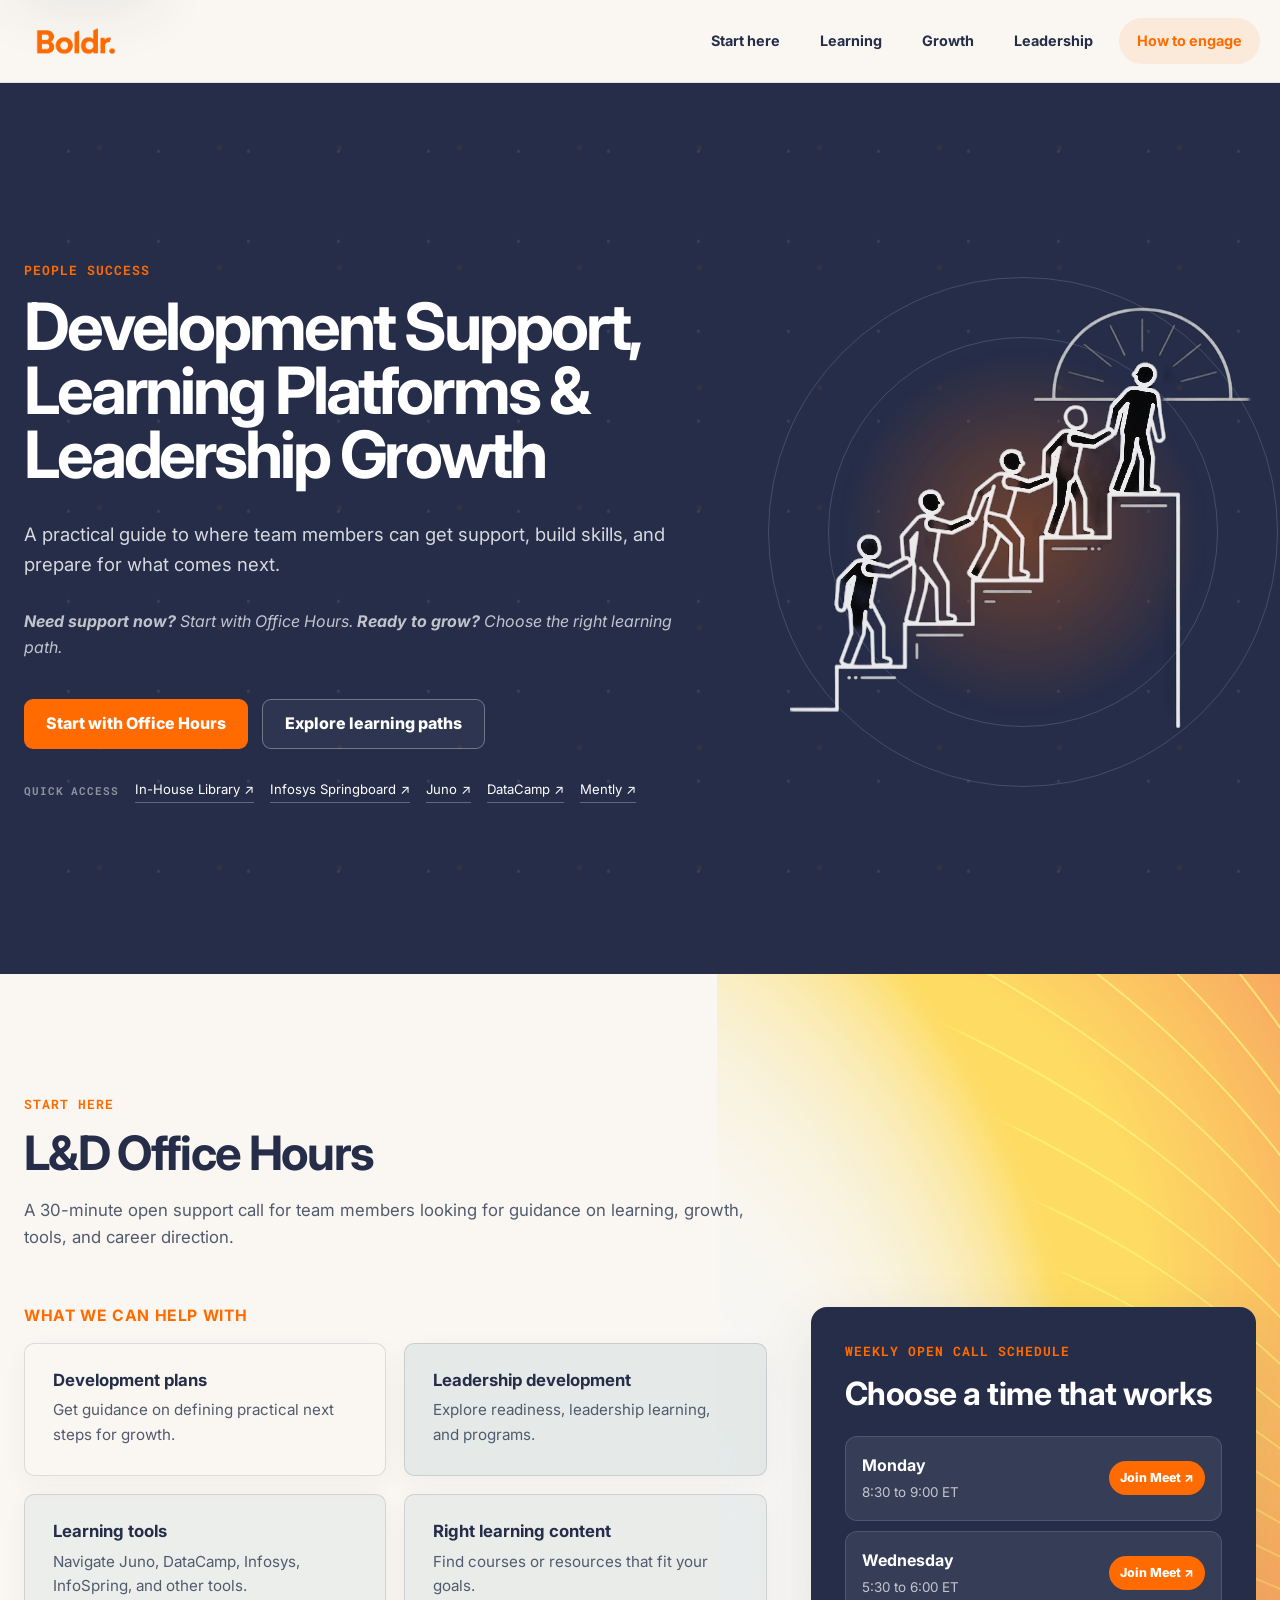
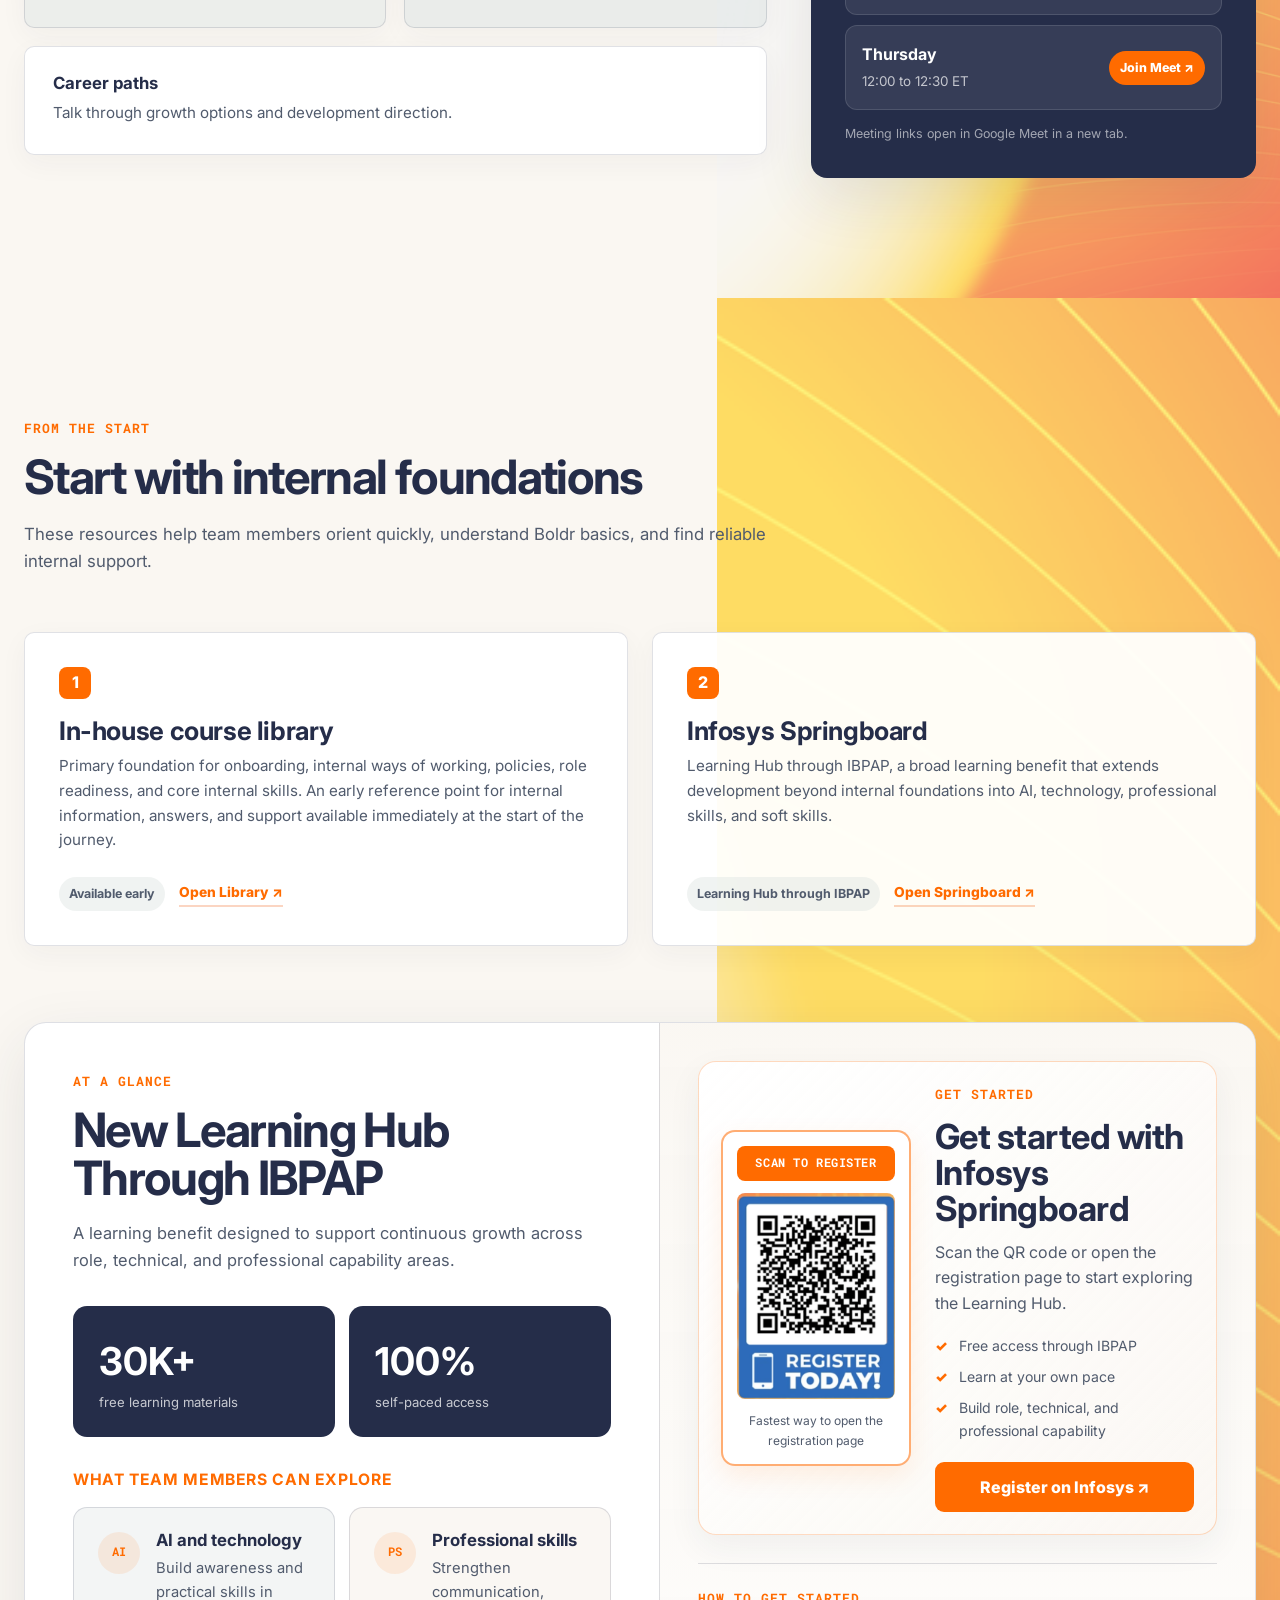
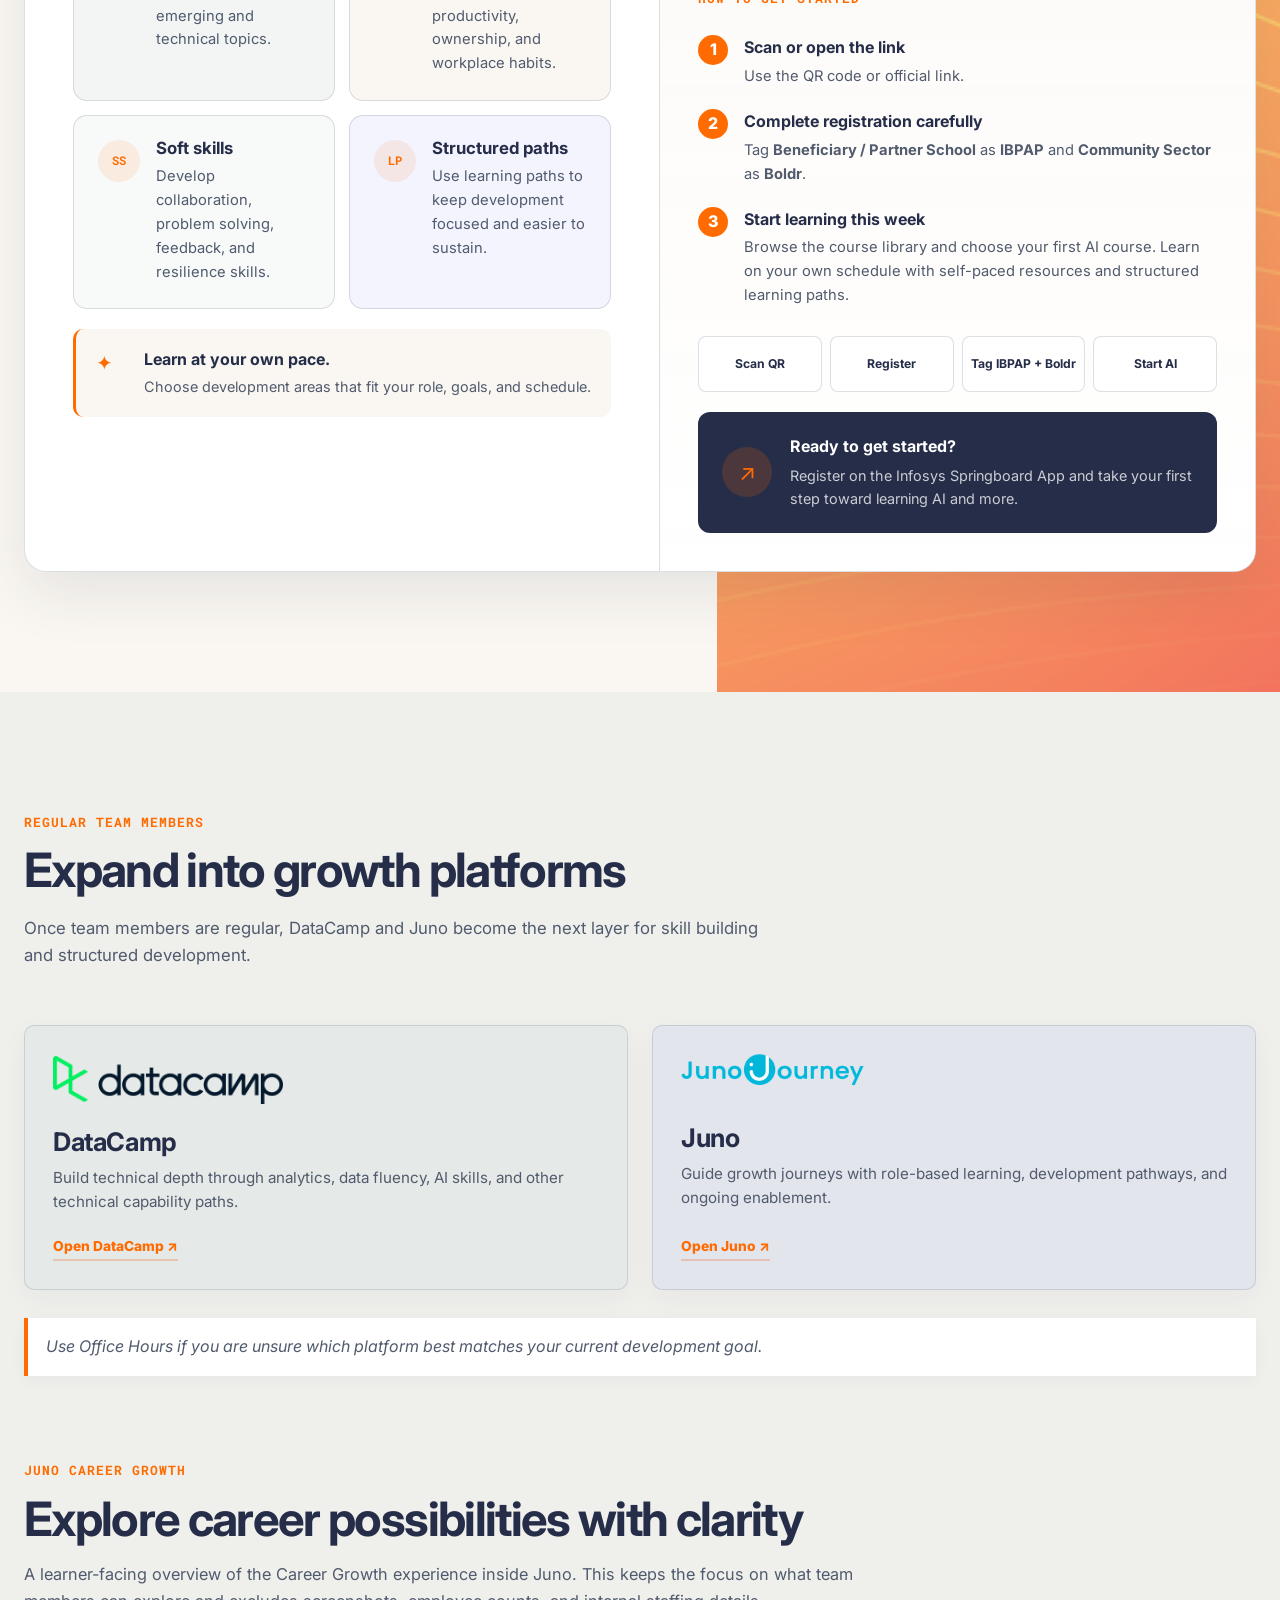
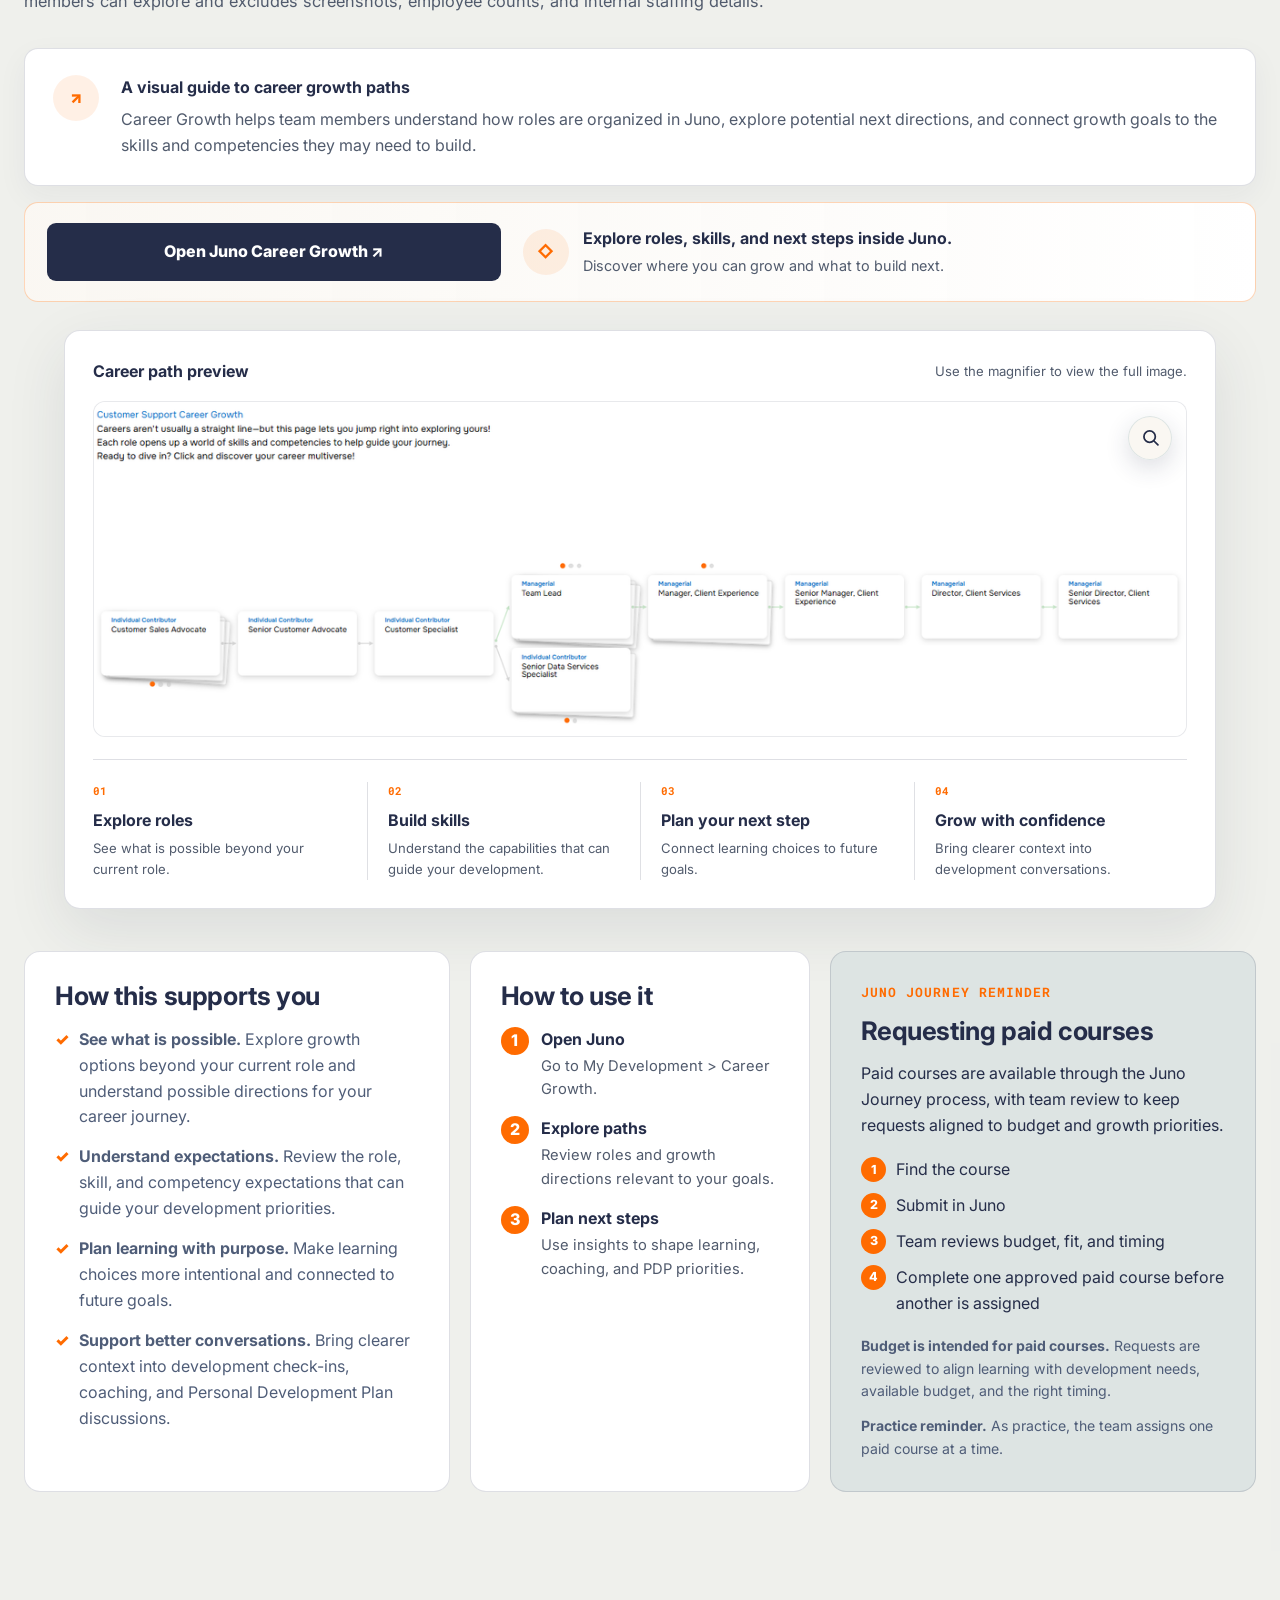
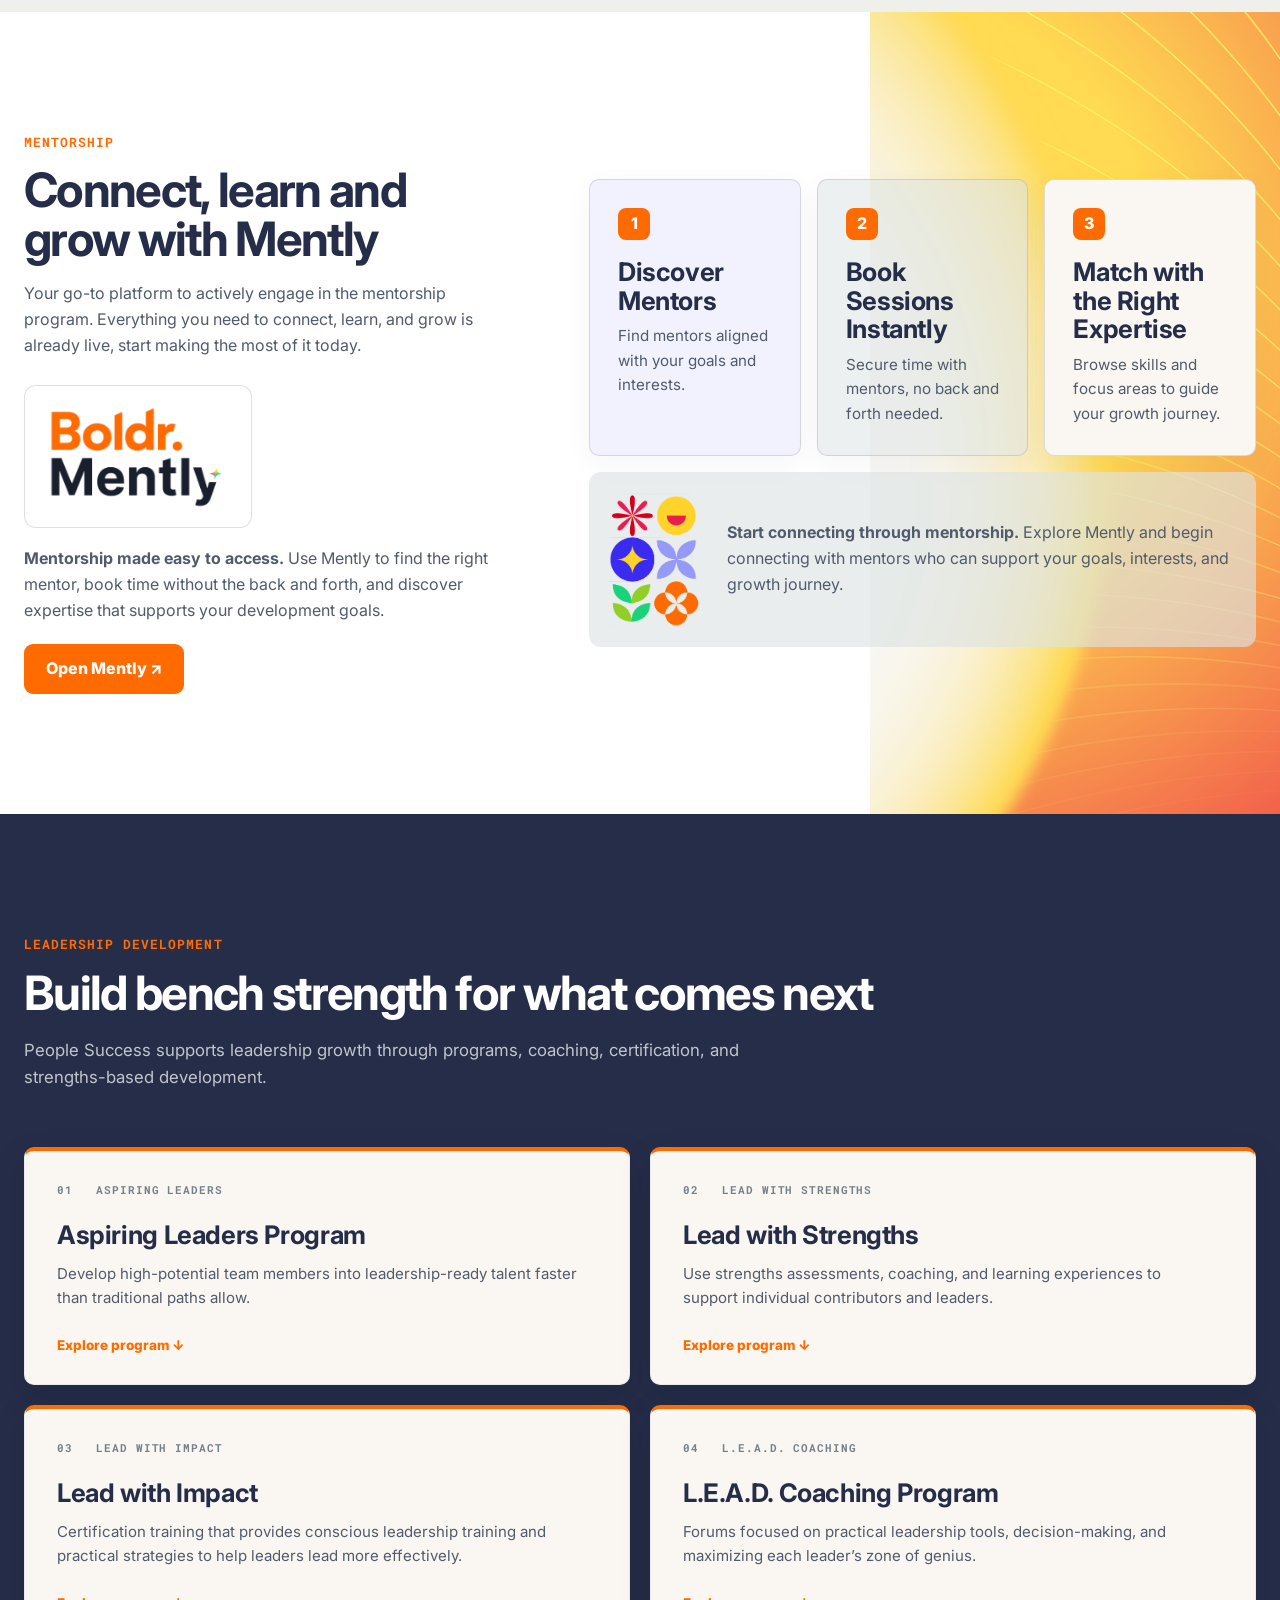
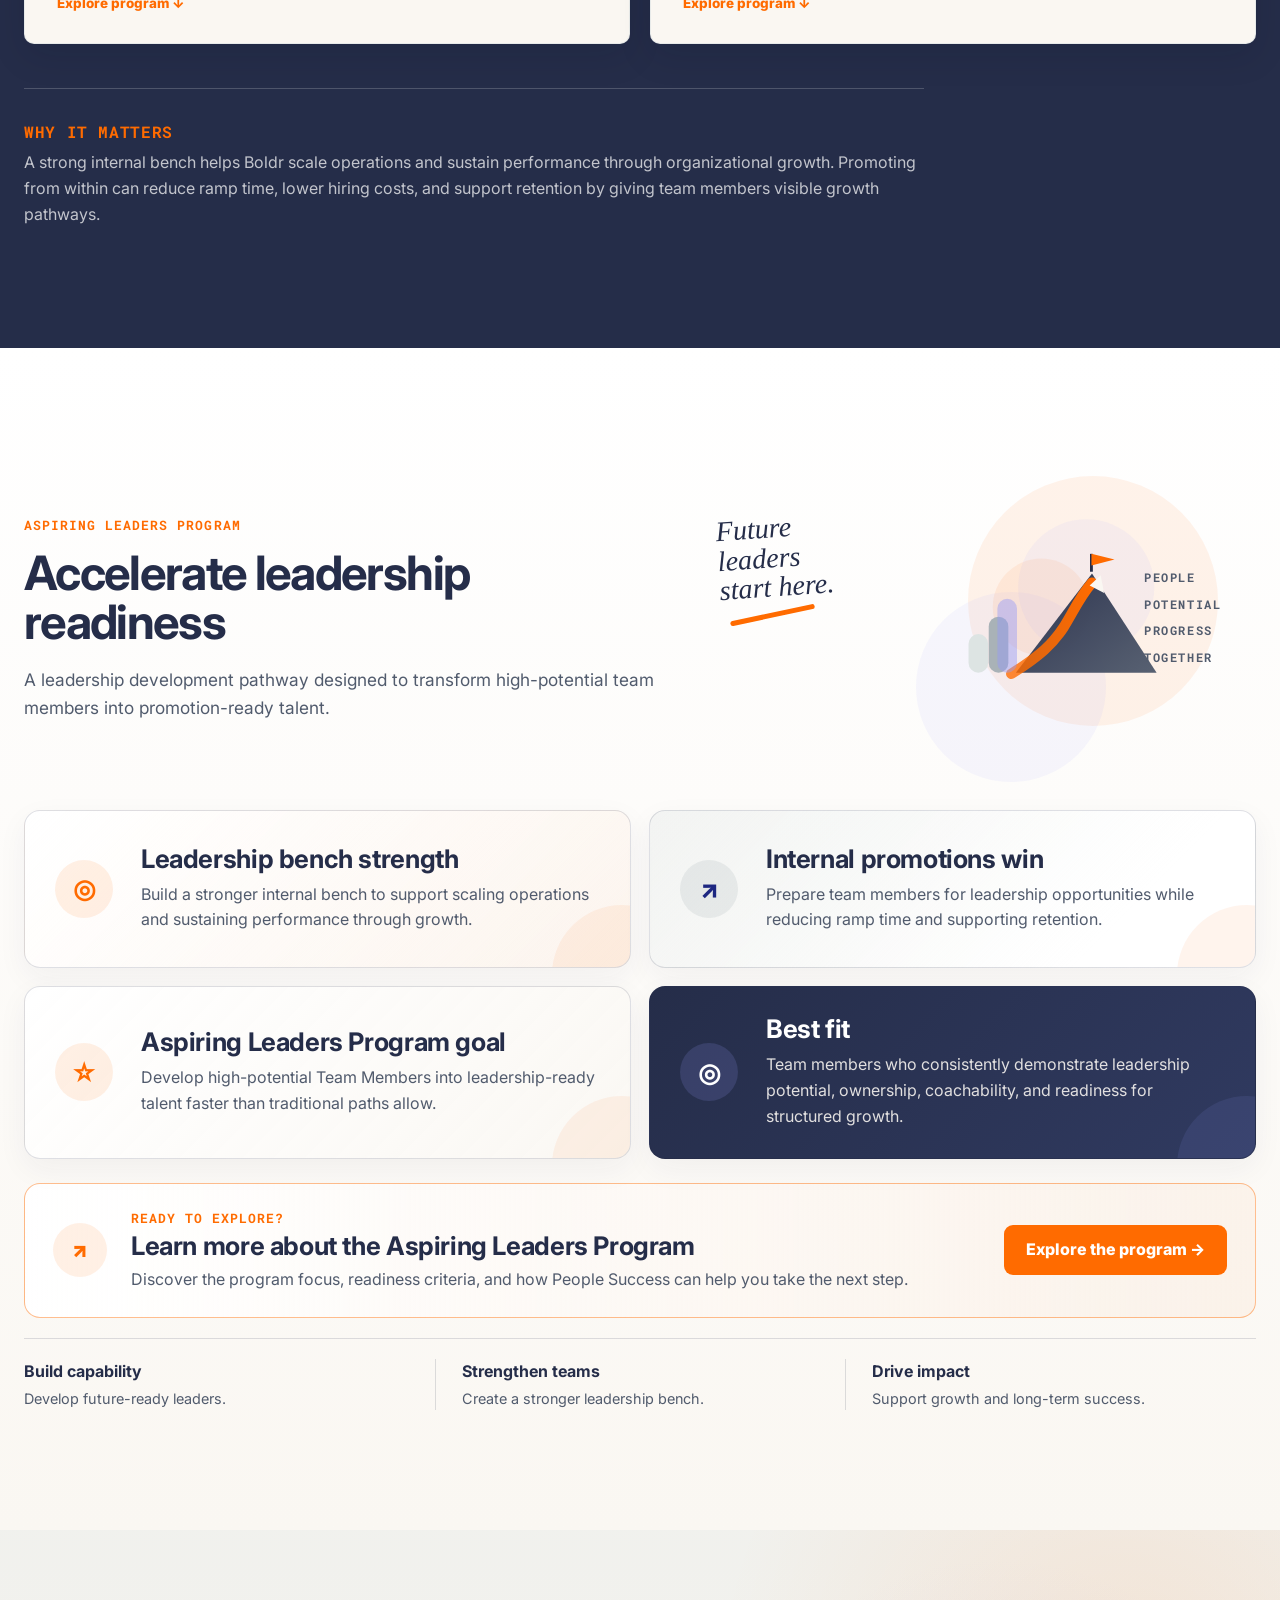
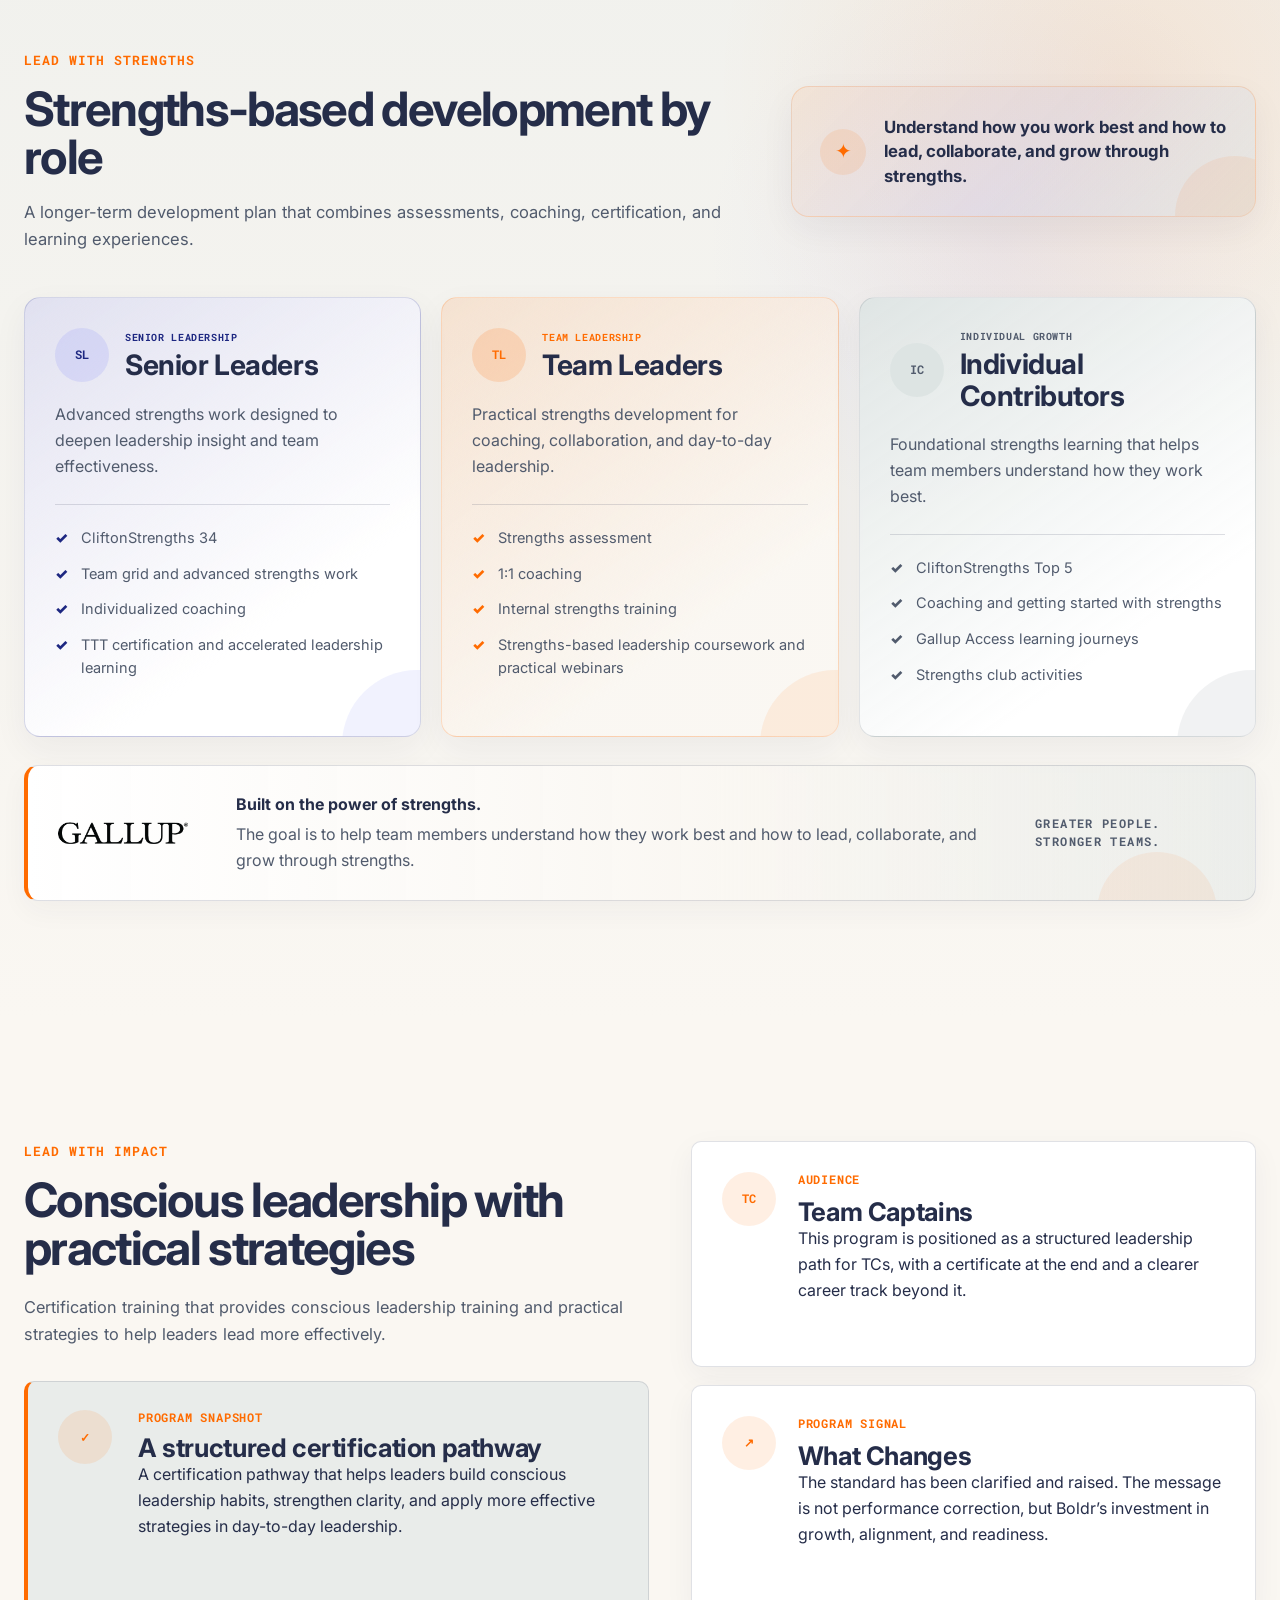
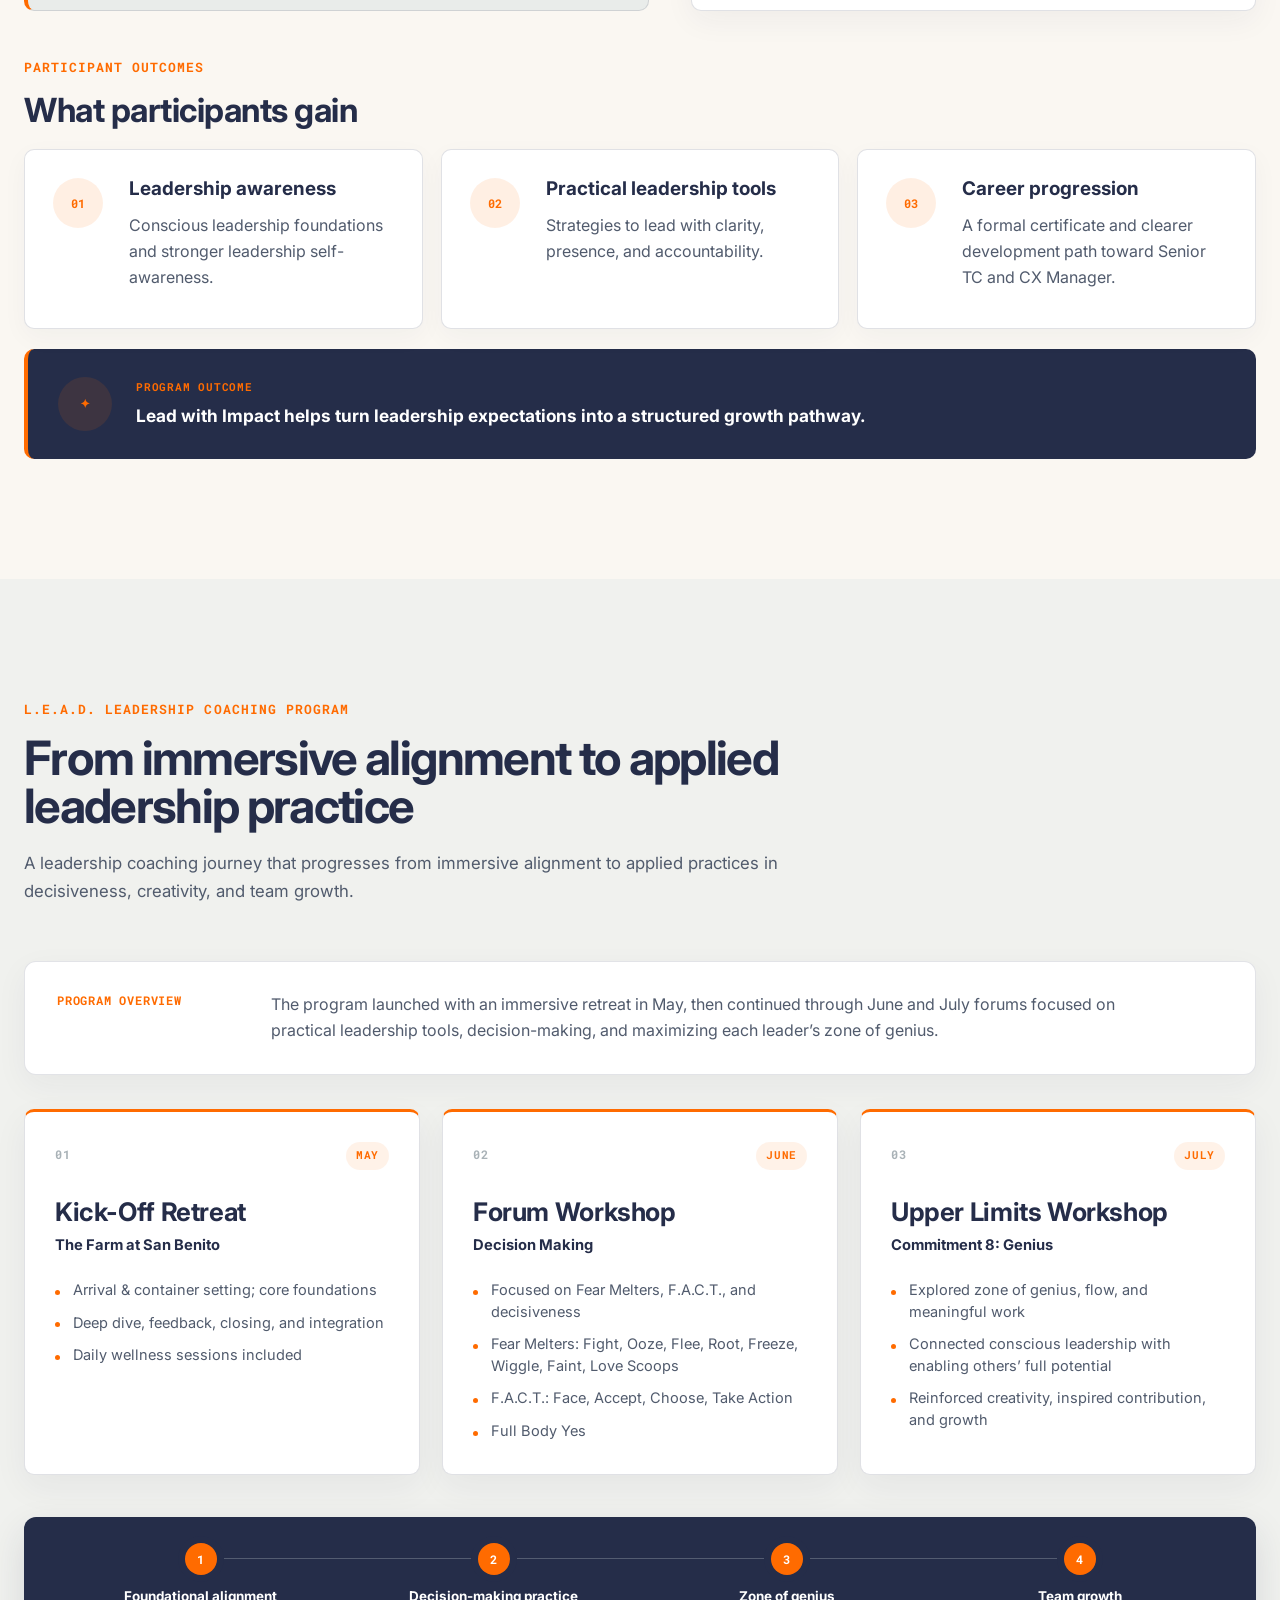
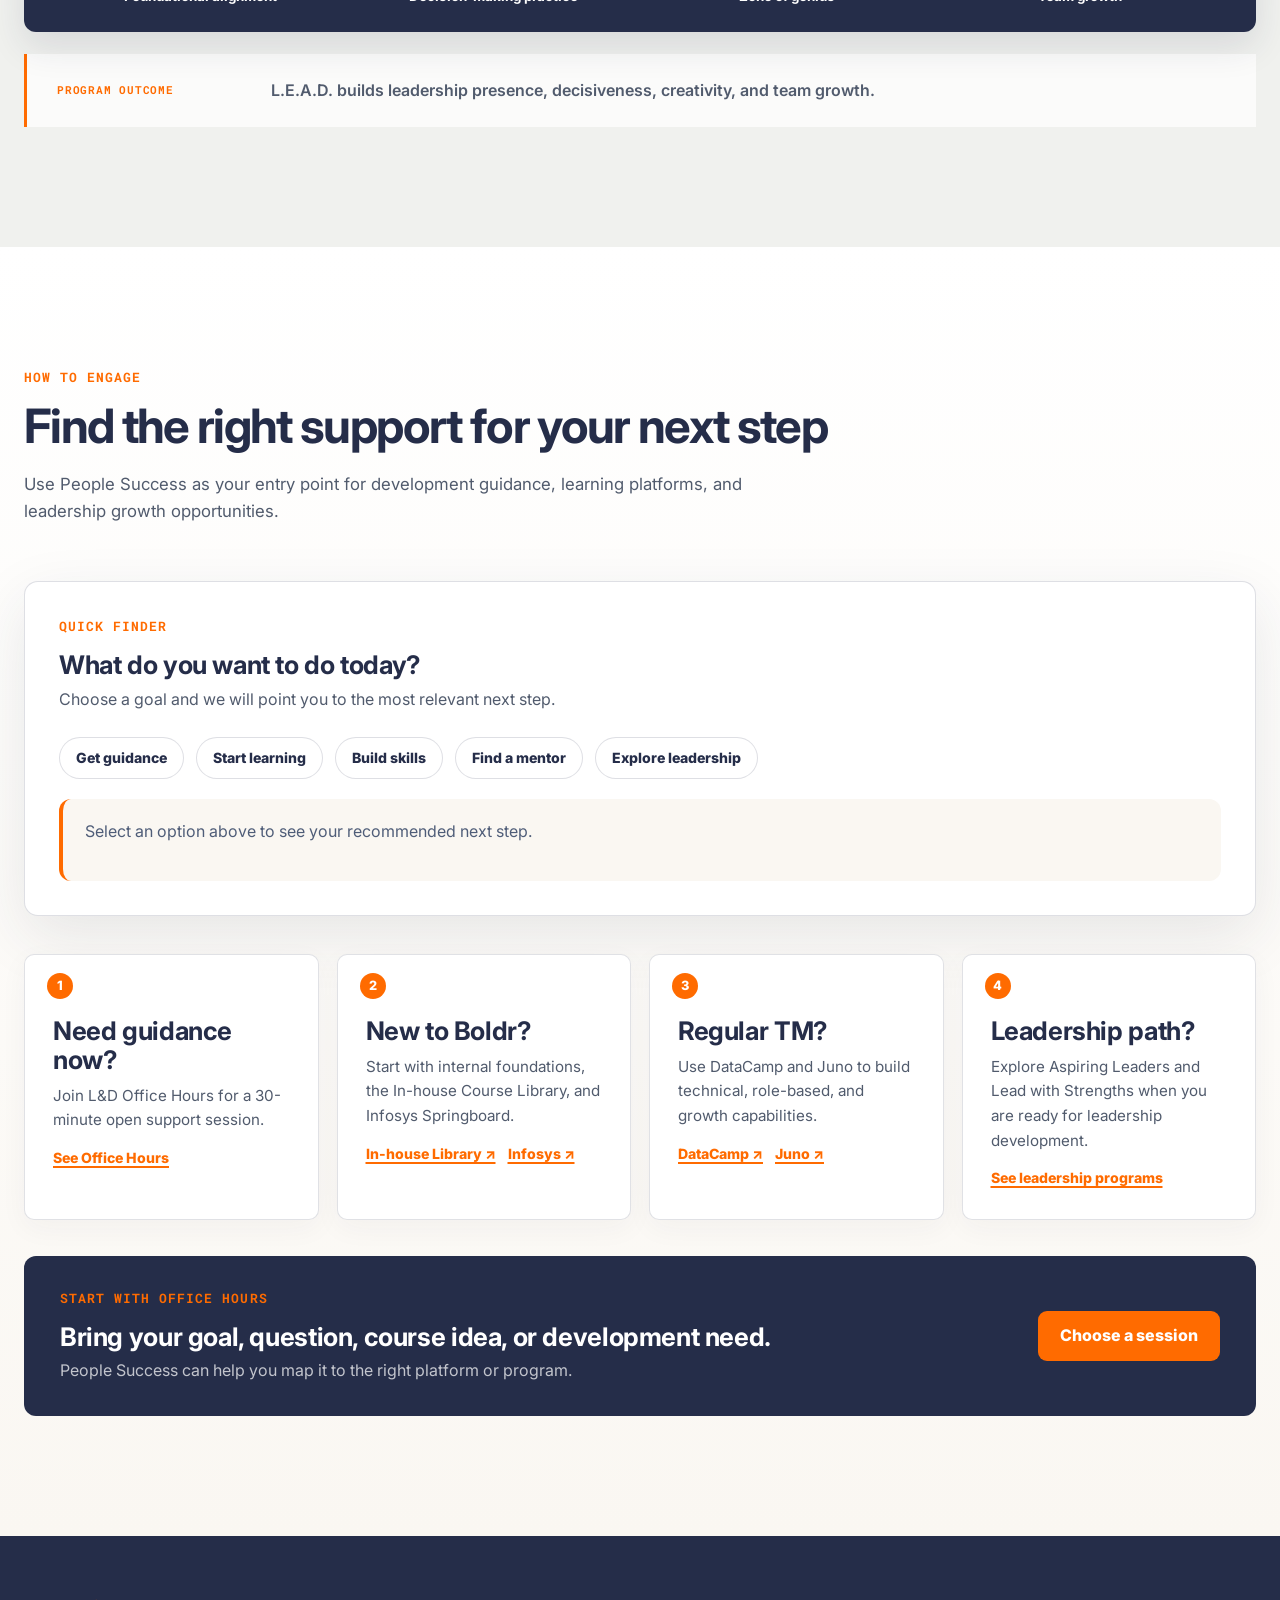
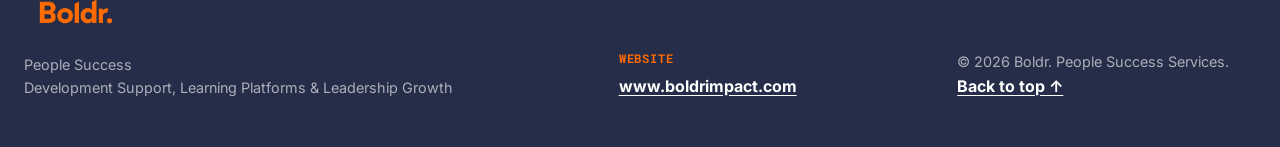
==== commit 3e6bfb06: "Add files via upload" ====
--- a/index.html
+++ b/index.html
@@ -216,7 +216,7 @@
             <a class="card-link" href="https://www.datacamp.com/" target="_blank" rel="noopener noreferrer">Open DataCamp ↗</a>
           </article>
           <article class="platform-card tone-lavender reveal">
-            <img src="assets/images/juno-logo.jpg" alt="Juno Journey">
+            <img src="assets/images/juno-logo.png" alt="Juno Journey">
             <h3>Juno</h3>
             <p>Guide growth journeys with role-based learning, development pathways, and ongoing enablement.</p>
             <a class="card-link" href="https://boldr.the-juno.com/" target="_blank" rel="noopener noreferrer">Open Juno ↗</a>
@@ -352,18 +352,59 @@
       </div>
     </section>
 
-    <section class="section" id="aspiring-leaders">
-      <div class="wrap">
-        <div class="section-heading reveal">
-          <p class="eyebrow">Aspiring Leaders Program</p>
-          <h2>Accelerate leadership readiness</h2>
-          <p>A leadership development pathway designed to transform high-potential team members into promotion-ready talent.</p>
-        </div>
-        <div class="card-grid four-cards">
-          <article class="mini-card tone-peach reveal"><h3>Leadership bench strength</h3><p>Build a stronger internal bench to support scaling operations and sustaining performance through growth.</p></article>
-          <article class="mini-card tone-yellow reveal"><h3>Internal promotions win</h3><p>Prepare team members for leadership opportunities while reducing ramp time and supporting retention.</p></article>
-          <article class="mini-card reveal"><h3>Aspiring Leaders Program goal</h3><p>Develop high-potential Team Members into leadership-ready talent faster than traditional paths allow.</p></article>
-          <article class="mini-card dark-mini best-fit-card reveal"><h3>Best fit</h3><p>Team members who consistently demonstrate leadership potential, ownership, coachability, and readiness for structured growth.</p></article>
+    <section class="section aspiring-section" id="aspiring-leaders">
+      <div class="wrap">
+        <div class="aspiring-hero reveal">
+          <div class="aspiring-copy">
+            <p class="eyebrow">Aspiring Leaders Program</p>
+            <h2>Accelerate leadership readiness</h2>
+            <p>A leadership development pathway designed to transform high-potential team members into promotion-ready talent.</p>
+          </div>
+          <div class="aspiring-art" aria-hidden="true">
+            <div class="aspiring-art-message">Future leaders<br>start here.</div>
+            <svg viewBox="0 0 520 270" role="img" aria-label="Abstract leadership growth artwork">
+              <defs>
+                <linearGradient id="aspireMountain" x1="0" x2="1" y1="0" y2="1">
+                  <stop offset="0" stop-color="#252D49"/>
+                  <stop offset="1" stop-color="#515B6D"/>
+                </linearGradient>
+                <linearGradient id="aspirePath" x1="0" x2="1">
+                  <stop offset="0" stop-color="#FF6B00" stop-opacity=".78"/>
+                  <stop offset="1" stop-color="#FF6B00"/>
+                </linearGradient>
+              </defs>
+              <circle cx="302" cy="116" r="84" fill="#FF6B00" opacity=".08"/>
+              <circle cx="380" cy="82" r="118" fill="#9599F7" opacity=".08"/>
+              <path d="M258 230 L390 58 L502 230 Z" fill="url(#aspireMountain)" opacity=".96"/>
+              <path d="M250 232 C300 201 323 179 341 151 C357 126 367 101 390 74" fill="none" stroke="url(#aspirePath)" stroke-width="18" stroke-linecap="round"/>
+              <path d="M386 79 L411 92 L405 61 Z" fill="#FAF7F2"/>
+              <path d="M389 55 L389 24" stroke="#252D49" stroke-width="5"/>
+              <path d="M389 24 L429 34 L389 44 Z" fill="#FF6B00"/>
+              <rect x="176" y="163" width="34" height="67" rx="17" fill="#DDE4E3"/>
+              <rect x="211" y="133" width="34" height="97" rx="17" fill="#A9B2B7"/>
+              <rect x="226" y="102" width="34" height="128" rx="17" fill="#9599F7" opacity=".45"/>
+            </svg>
+            <div class="aspiring-keywords"><span>People</span><span>Potential</span><span>Progress</span><span>Together</span></div>
+          </div>
+        </div>
+
+        <div class="aspiring-card-grid">
+          <article class="aspiring-card aspiring-card-orange reveal"><span class="aspiring-card-icon" aria-hidden="true">◎</span><div><h3>Leadership bench strength</h3><p>Build a stronger internal bench to support scaling operations and sustaining performance through growth.</p></div></article>
+          <article class="aspiring-card aspiring-card-blue reveal"><span class="aspiring-card-icon" aria-hidden="true">↗</span><div><h3>Internal promotions win</h3><p>Prepare team members for leadership opportunities while reducing ramp time and supporting retention.</p></div></article>
+          <article class="aspiring-card aspiring-card-light reveal"><span class="aspiring-card-icon" aria-hidden="true">☆</span><div><h3>Aspiring Leaders Program goal</h3><p>Develop high-potential Team Members into leadership-ready talent faster than traditional paths allow.</p></div></article>
+          <article class="aspiring-card aspiring-card-dark reveal"><span class="aspiring-card-icon" aria-hidden="true">◎</span><div><h3>Best fit</h3><p>Team members who consistently demonstrate leadership potential, ownership, coachability, and readiness for structured growth.</p></div></article>
+        </div>
+
+        <div class="aspiring-cta reveal">
+          <span class="aspiring-cta-icon" aria-hidden="true">↗</span>
+          <div><p class="eyebrow">Ready to explore?</p><h3>Learn more about the Aspiring Leaders Program</h3><p>Discover the program focus, readiness criteria, and how People Success can help you take the next step.</p></div>
+          <a class="button button-primary" href="#engage">Explore the program →</a>
+        </div>
+
+        <div class="aspiring-benefits reveal" aria-label="Aspiring Leaders benefits">
+          <div><strong>Build capability</strong><span>Develop future-ready leaders.</span></div>
+          <div><strong>Strengthen teams</strong><span>Create a stronger leadership bench.</span></div>
+          <div><strong>Drive impact</strong><span>Support growth and long-term success.</span></div>
         </div>
       </div>
     </section>
--- a/assets/styles.css
+++ b/assets/styles.css
@@ -1256,3 +1256,334 @@
   .impact-context-final { grid-template-columns: 1fr; }
   .impact-snapshot-final, .impact-context-final .impact-context-card, .impact-benefit-grid-final .impact-benefit-card, .impact-closing-final { grid-template-columns: 1fr; }
 }
+
+/* Final session refinements */
+
+/* Transparent Juno Journey logo */
+.platform-card img[src$="juno-logo.png"] {
+  height: 48px;
+  width: auto;
+  max-width: 250px;
+  object-fit: contain;
+}
+
+/* Aspiring Leaders — approved abstract leadership direction */
+.aspiring-section {
+  background: linear-gradient(180deg, #fff 0%, var(--cirrus) 100%);
+}
+.aspiring-section::after {
+  opacity: .18 !important;
+  background: radial-gradient(circle at 82% 20%, rgba(255,107,0,.14), transparent 44%),
+              radial-gradient(circle at 92% 54%, rgba(149,153,247,.12), transparent 38%) !important;
+}
+.aspiring-hero {
+  display: grid;
+  grid-template-columns: minmax(0,1.08fr) minmax(420px,.92fr);
+  gap: 62px;
+  align-items: center;
+  margin-bottom: 42px;
+}
+.aspiring-copy { max-width: 760px; }
+.aspiring-copy > p:not(.eyebrow) {
+  margin-top: 20px;
+  max-width: 700px;
+  color: var(--twilight);
+  font-size: 1.08rem;
+}
+.aspiring-art {
+  position: relative;
+  min-height: 300px;
+  display: grid;
+  grid-template-columns: minmax(120px,.7fr) minmax(260px,1.3fr) 112px;
+  align-items: center;
+  gap: 0;
+}
+.aspiring-art::before,
+.aspiring-art::after {
+  content: "";
+  position: absolute;
+  border-radius: 50%;
+  pointer-events: none;
+}
+.aspiring-art::before {
+  width: 250px;
+  height: 250px;
+  right: 38px;
+  top: 8px;
+  background: rgba(255,107,0,.08);
+}
+.aspiring-art::after {
+  width: 190px;
+  height: 190px;
+  right: 150px;
+  bottom: -14px;
+  background: rgba(149,153,247,.08);
+}
+.aspiring-art svg {
+  width: 100%;
+  min-width: 300px;
+  position: relative;
+  z-index: 2;
+  overflow: visible;
+}
+.aspiring-art-message {
+  position: relative;
+  z-index: 3;
+  align-self: start;
+  margin-top: 44px;
+  color: var(--ink);
+  font-family: Georgia, "Times New Roman", serif;
+  font-size: clamp(1.45rem,2.2vw,2.05rem);
+  font-style: italic;
+  line-height: 1.05;
+  transform: rotate(-4deg);
+}
+.aspiring-art-message::after {
+  content: "";
+  display: block;
+  width: 86px;
+  height: 5px;
+  margin-top: 10px;
+  margin-left: 8px;
+  border-radius: 999px;
+  background: var(--orange);
+  transform: rotate(-8deg);
+}
+.aspiring-keywords {
+  position: relative;
+  z-index: 3;
+  display: grid;
+  gap: 8px;
+  color: var(--twilight);
+  font-family: "Roboto Mono", "Courier New", monospace;
+  font-size: .72rem;
+  font-weight: 700;
+  letter-spacing: .14em;
+  text-transform: uppercase;
+}
+.aspiring-card-grid {
+  display: grid;
+  grid-template-columns: repeat(2,minmax(0,1fr));
+  gap: 18px;
+}
+.aspiring-card {
+  position: relative;
+  display: grid;
+  grid-template-columns: 66px 1fr;
+  gap: 20px;
+  align-items: center;
+  min-height: 158px;
+  padding: 28px 30px;
+  overflow: hidden;
+  border: 1px solid var(--line);
+  border-radius: 16px;
+  background: #fff;
+  box-shadow: 0 10px 30px rgba(37,45,73,.05);
+}
+.aspiring-card::after {
+  content: "";
+  position: absolute;
+  width: 140px;
+  height: 140px;
+  right: -62px;
+  bottom: -78px;
+  border-radius: 50%;
+  background: rgba(255,107,0,.07);
+}
+.aspiring-card-icon {
+  position: relative;
+  z-index: 1;
+  display: grid;
+  place-items: center;
+  width: 58px;
+  height: 58px;
+  border-radius: 50%;
+  background: rgba(255,107,0,.10);
+  color: var(--orange);
+  font-size: 1.6rem;
+  font-weight: 800;
+}
+.aspiring-card h3 { font-size: clamp(1.35rem,2vw,1.7rem); }
+.aspiring-card p { margin-top: 8px; color: var(--twilight); }
+.aspiring-card-orange { background: linear-gradient(135deg,#fff 0%,rgba(255,107,0,.045) 100%); }
+.aspiring-card-blue { background: linear-gradient(135deg,rgba(221,228,227,.34),#fff 76%); }
+.aspiring-card-blue .aspiring-card-icon { background: rgba(117,128,138,.12); color: var(--lightning-dark); }
+.aspiring-card-light { background: linear-gradient(135deg,#fff 0%,rgba(250,247,242,.9) 100%); }
+.aspiring-card-dark {
+  background: linear-gradient(135deg,var(--ink),#303a60);
+  border-color: rgba(37,45,73,.35);
+  color: #fff;
+}
+.aspiring-card-dark .aspiring-card-icon { background: rgba(149,153,247,.16); color: #fff; }
+.aspiring-card-dark h3 { color: #fff; }
+.aspiring-card-dark p { color: rgba(250,247,242,.88); }
+.aspiring-card-dark::after { background: rgba(149,153,247,.10); }
+.aspiring-cta {
+  display: grid;
+  grid-template-columns: 58px minmax(0,1fr) auto;
+  gap: 20px;
+  align-items: center;
+  margin-top: 24px;
+  padding: 24px 28px;
+  border: 1px solid rgba(255,107,0,.44);
+  border-radius: 16px;
+  background: linear-gradient(90deg,#fff,rgba(255,107,0,.045));
+}
+.aspiring-cta-icon {
+  display: grid;
+  place-items: center;
+  width: 54px;
+  height: 54px;
+  border-radius: 50%;
+  background: rgba(255,107,0,.10);
+  color: var(--orange);
+  font-size: 1.3rem;
+  font-weight: 900;
+}
+.aspiring-cta .eyebrow { margin-bottom: 4px; }
+.aspiring-cta h3 { font-size: clamp(1.3rem,2vw,1.65rem); }
+.aspiring-cta p:not(.eyebrow) { margin-top: 6px; color: var(--twilight); }
+.aspiring-cta .button { min-width: 220px; }
+.aspiring-benefits {
+  display: grid;
+  grid-template-columns: repeat(3,minmax(0,1fr));
+  margin-top: 20px;
+  padding-top: 20px;
+  border-top: 1px solid var(--line);
+}
+.aspiring-benefits > div {
+  padding: 0 26px;
+  border-left: 1px solid var(--line);
+}
+.aspiring-benefits > div:first-child { padding-left: 0; border-left: 0; }
+.aspiring-benefits strong { display: block; color: var(--ink); }
+.aspiring-benefits span { display: block; margin-top: 2px; color: var(--twilight); font-size: .9rem; }
+
+/* Lead with Strengths — livelier, still within Boldr palette */
+.strengths-section {
+  background:
+    radial-gradient(circle at 88% 14%, rgba(255,107,0,.10), transparent 28%),
+    radial-gradient(circle at 78% 29%, rgba(149,153,247,.11), transparent 23%),
+    linear-gradient(180deg, rgba(221,228,227,.32), rgba(250,247,242,.88));
+}
+.strengths-principle {
+  position: relative;
+  overflow: hidden;
+  background: linear-gradient(135deg, rgba(255,107,0,.08), rgba(149,153,247,.10) 52%, rgba(221,228,227,.56));
+  border-color: rgba(255,107,0,.18);
+  box-shadow: 0 12px 34px rgba(37,45,73,.055);
+}
+.strengths-principle::after {
+  content: "";
+  position: absolute;
+  width: 120px;
+  height: 120px;
+  right: -40px;
+  bottom: -60px;
+  border-radius: 50%;
+  background: rgba(255,107,0,.08);
+}
+.strengths-role-card { border-width: 1px; }
+.strengths-role-senior {
+  background: linear-gradient(145deg, rgba(149,153,247,.20), rgba(255,255,255,.96) 70%);
+  border-color: rgba(29,39,129,.18);
+}
+.strengths-role-team {
+  background: linear-gradient(145deg, rgba(255,107,0,.12), rgba(250,247,242,.96) 72%);
+  border-color: rgba(255,107,0,.20);
+}
+.strengths-role-ic {
+  background: linear-gradient(145deg, rgba(221,228,227,.88), rgba(255,255,255,.98) 74%);
+  border-color: rgba(117,128,138,.22);
+}
+.strengths-role-card::after {
+  content: "";
+  position: absolute;
+  width: 150px;
+  height: 150px;
+  right: -72px;
+  bottom: -84px;
+  border-radius: 50%;
+  pointer-events: none;
+}
+.strengths-role-senior::after { background: rgba(149,153,247,.13); }
+.strengths-role-team::after { background: rgba(255,107,0,.09); }
+.strengths-role-ic::after { background: rgba(117,128,138,.10); }
+.strengths-role-senior .strengths-role-icon { background: rgba(149,153,247,.22); color: var(--lightning-dark); }
+.strengths-role-team .strengths-role-icon { background: rgba(255,107,0,.16); color: var(--orange); }
+.strengths-role-ic .strengths-role-icon { background: rgba(221,228,227,.96); color: var(--twilight); }
+.strengths-role-senior .strengths-role-label { color: var(--lightning-dark); }
+.strengths-role-team .strengths-role-label { color: var(--orange); }
+.strengths-role-ic .strengths-role-label { color: var(--twilight); }
+.strengths-role-senior li::before { color: var(--lightning-dark); }
+.strengths-role-team li::before { color: var(--orange); }
+.strengths-role-ic li::before { color: var(--twilight); }
+.strengths-gallup {
+  position: relative;
+  overflow: hidden;
+  border-left: 4px solid var(--orange);
+  background: linear-gradient(90deg,#fff 0%,rgba(250,247,242,.96) 56%,rgba(221,228,227,.46) 100%);
+  box-shadow: 0 10px 28px rgba(37,45,73,.045);
+}
+.strengths-gallup::after {
+  content: "";
+  position: absolute;
+  width: 120px;
+  height: 120px;
+  right: 38px;
+  bottom: -72px;
+  border-radius: 50%;
+  background: rgba(255,107,0,.07);
+}
+.strengths-gallup-tag { position: relative; z-index: 1; color: var(--twilight); }
+
+/* Lead with Impact — remove visual gap by balancing column heights */
+.impact-intro-final {
+  align-items: stretch;
+  gap: 42px;
+}
+.impact-intro-final .impact-intro-copy {
+  display: flex;
+  flex-direction: column;
+  max-width: none;
+}
+.impact-intro-final .impact-snapshot-final {
+  flex: 1;
+  min-height: 230px;
+  align-content: start;
+}
+.impact-context-final {
+  grid-template-rows: repeat(2,minmax(0,1fr));
+  gap: 18px;
+}
+.impact-context-final .impact-context-card {
+  min-height: 0;
+  height: 100%;
+}
+.impact-section-final .impact-gains { margin-top: 46px; }
+.impact-section-final .impact-gains-heading { margin-bottom: 20px; }
+.impact-section-final .impact-closing-final { margin-top: 20px; }
+
+@media (max-width: 1100px) {
+  .aspiring-hero { grid-template-columns: 1fr; gap: 26px; }
+  .aspiring-art { max-width: 760px; }
+  .aspiring-card-grid { grid-template-columns: 1fr; }
+  .aspiring-cta { grid-template-columns: 54px 1fr; }
+  .aspiring-cta .button { grid-column: 2; width: fit-content; }
+}
+
+@media (max-width: 760px) {
+  .aspiring-art { grid-template-columns: 1fr; min-height: 250px; }
+  .aspiring-art-message { position: absolute; left: 0; top: 0; max-width: 150px; font-size: 1.35rem; }
+  .aspiring-art svg { margin-left: 78px; width: calc(100% - 60px); min-width: 260px; }
+  .aspiring-keywords { display: none; }
+  .aspiring-card { grid-template-columns: 52px 1fr; padding: 24px; }
+  .aspiring-card-icon { width: 48px; height: 48px; font-size: 1.25rem; }
+  .aspiring-cta { grid-template-columns: 1fr; padding: 24px; }
+  .aspiring-cta .button { grid-column: auto; width: 100%; min-width: 0; }
+  .aspiring-benefits { grid-template-columns: 1fr; }
+  .aspiring-benefits > div,
+  .aspiring-benefits > div:first-child { padding: 14px 0; border-left: 0; border-top: 1px solid var(--line); }
+  .aspiring-benefits > div:first-child { border-top: 0; }
+  .impact-intro-final .impact-snapshot-final { min-height: 0; }
+}
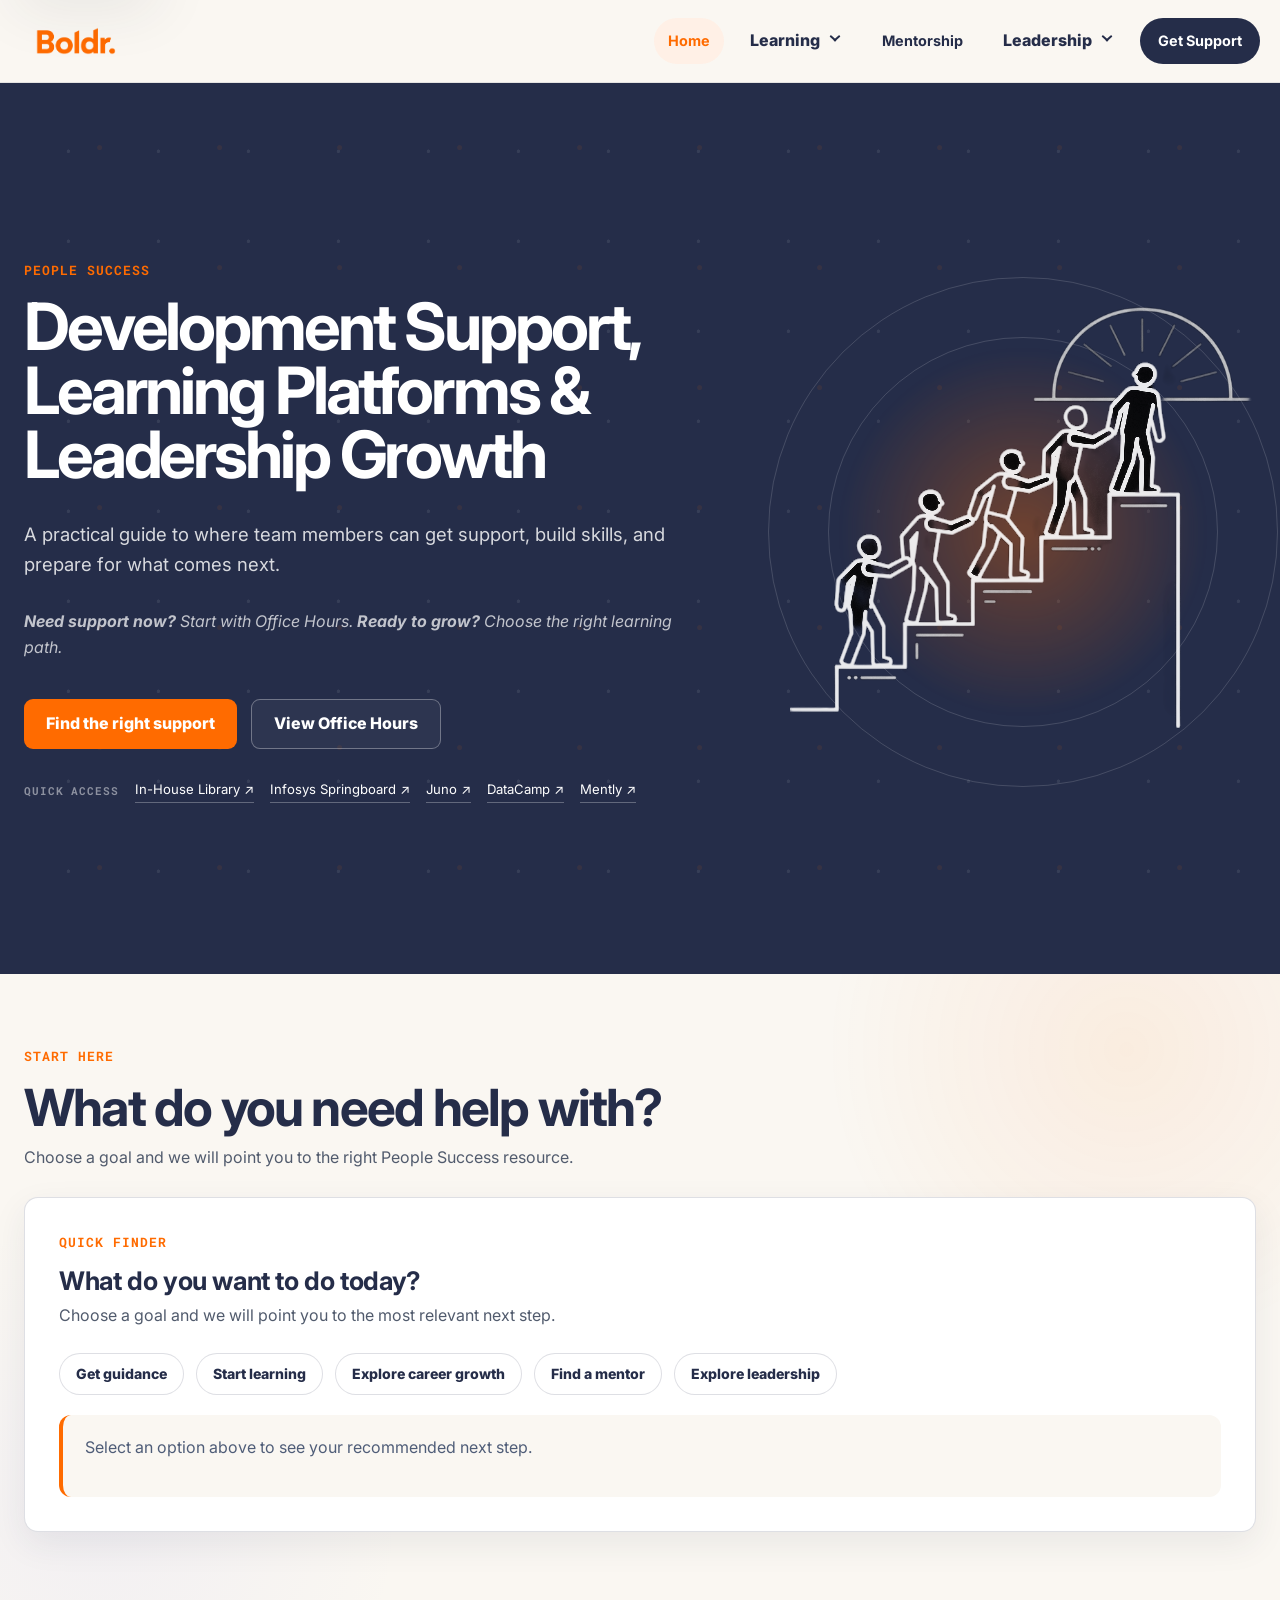
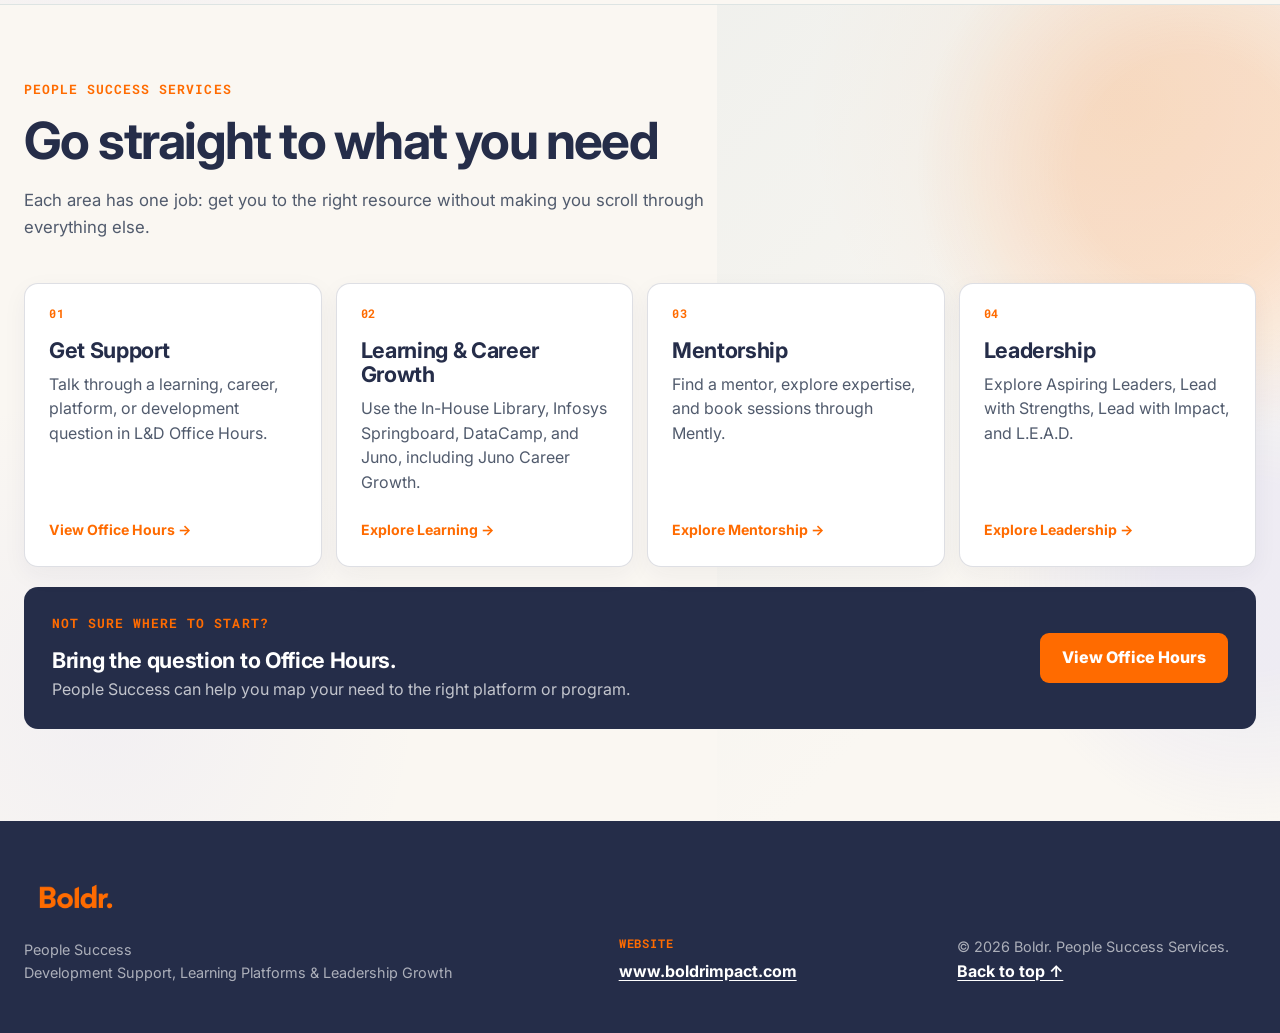
==== commit e2f434f3: "Add files via upload" ====
--- a/index.html
+++ b/index.html
@@ -3,8 +3,8 @@
 <head>
   <meta charset="utf-8">
   <meta name="viewport" content="width=device-width, initial-scale=1">
-  <meta name="description" content="People Success services guide for development support, learning platforms, mentorship, and leadership growth at Boldr.">
-  <title>People Success | Grow at Boldr</title>
+  <meta name="description" content="Find the right People Success support, learning platform, mentorship opportunity, career resource, or leadership program.">
+  <title>People Success Hub | Boldr People Success</title>
   <link rel="icon" href="assets/images/boldr-logo.png">
   <link rel="preconnect" href="https://fonts.googleapis.com">
   <link rel="preconnect" href="https://fonts.gstatic.com" crossorigin>
@@ -12,607 +12,105 @@
   <link rel="stylesheet" href="assets/styles.css">
   <script src="assets/script.js" defer></script>
 </head>
-<body>
+<body class="portal-page home-page">
   <a class="skip-link" href="#main">Skip to content</a>
-
   <header class="site-header" id="top">
     <div class="nav-shell">
-      <a class="brand" href="#home" aria-label="Boldr People Success home">
-        <img src="assets/images/boldr-logo.png" alt="Boldr.">
-      </a>
-      <button class="nav-toggle" type="button" aria-expanded="false" aria-controls="site-nav">
-        <span class="sr-only">Toggle navigation</span>
-        <span></span><span></span><span></span>
-      </button>
+      <a class="brand" href="index.html" aria-label="Boldr People Success home"><img src="assets/images/boldr-logo.png" alt="Boldr."></a>
+      <button class="nav-toggle" type="button" aria-expanded="false" aria-controls="site-nav"><span class="sr-only">Toggle navigation</span><span></span><span></span><span></span></button>
       <nav id="site-nav" class="site-nav" aria-label="Primary navigation">
-        <a href="#office-hours">Start here</a>
-        <a href="#learning">Learning</a>
-        <a href="#growth">Growth</a>
-        <a href="#leadership">Leadership</a>
-        <a class="nav-cta" href="#engage">How to engage</a>
+        <a href="index.html" aria-current="page">Home</a>
+        <div class="nav-group">
+          <button class="nav-menu-button" type="button" aria-expanded="false" aria-haspopup="true">
+            <span>Learning</span><span class="nav-chevron" aria-hidden="true"></span>
+          </button>
+          <div class="nav-dropdown" aria-label="Learning links">
+            <a href="learning.html#in-house-library"><strong>In-House Library</strong><span>Boldr foundations and internal learning</span></a>
+            <a href="learning.html#infosys"><strong>Infosys Springboard</strong><span>AI and professional learning</span></a>
+            <a href="learning.html#datacamp"><strong>DataCamp</strong><span>Technical capability building</span></a>
+            <a href="learning.html#juno"><strong>Juno</strong><span>Role-based learning and development</span></a>
+            <a href="learning.html#juno-career-growth"><strong>Career Growth</strong><span>Explore roles, capabilities, and next steps</span></a>
+          </div>
+        </div>
+        <a href="mentorship.html">Mentorship</a>
+        <div class="nav-group">
+          <button class="nav-menu-button" type="button" aria-expanded="false" aria-haspopup="true">
+            <span>Leadership</span><span class="nav-chevron" aria-hidden="true"></span>
+          </button>
+          <div class="nav-dropdown nav-dropdown-leadership" aria-label="Leadership program links">
+            <a href="leadership.html#aspiring-leaders"><strong>Aspiring Leaders</strong><span>Build leadership readiness</span></a>
+            <a href="leadership.html#strengths"><strong>Lead with Strengths</strong><span>Strengths-based development</span></a>
+            <a href="leadership.html#lead-with-impact"><strong>Lead with Impact</strong><span>Conscious leadership capability</span></a>
+            <a href="leadership.html#lead-coaching"><strong>L.E.A.D. Coaching</strong><span>Coaching and leadership practice</span></a>
+          </div>
+        </div>
+        <a class="nav-cta" href="office-hours.html">Get Support</a>
       </nav>
     </div>
   </header>
-
-  <main id="main">
-    <section class="hero section-dark" id="home">
-      <div class="hero-grid wrap">
-        <div class="hero-copy reveal">
-          <p class="eyebrow">People Success</p>
-          <h1><span class="hero-line">Development Support,</span><span class="hero-line">Learning Platforms &amp;</span><span class="hero-line">Leadership Growth</span></h1>
-          <p class="hero-lead">A practical guide to where team members can get support, build skills, and prepare for what comes next.</p>
-          <p class="hero-note"><strong>Need support now?</strong> Start with Office Hours. <strong>Ready to grow?</strong> Choose the right learning path.</p>
-          <div class="button-row">
-            <a class="button button-primary" href="#office-hours">Start with Office Hours</a>
-            <a class="button button-ghost" href="#learning">Explore learning paths</a>
-          </div>
-          <div class="hero-quick-links" aria-label="Quick access to learning platforms">
-            <span>Quick access</span>
-            <a href="https://boldrlearning.wixstudio.com/peopledevelopment/courselibrary" target="_blank" rel="noopener noreferrer">In-House Library ↗</a>
-            <a href="https://infyspringboard-ph.onwingspan.com/web/en/" target="_blank" rel="noopener noreferrer">Infosys Springboard ↗</a>
-            <a href="https://boldr.the-juno.com/" target="_blank" rel="noopener noreferrer">Juno ↗</a>
-            <a href="https://www.datacamp.com/" target="_blank" rel="noopener noreferrer">DataCamp ↗</a>
-            <a href="https://mently.boldrtech.com/l" target="_blank" rel="noopener noreferrer">Mently ↗</a>
-          </div>
-        </div>
-        <div class="hero-art reveal" aria-hidden="true">
-          <div class="orbit orbit-one"></div>
-          <div class="orbit orbit-two"></div>
-          <img src="assets/images/growth-illustration.png" alt="">
-        </div>
-      </div>
-    </section>
-
-    <section class="section light-glow" id="office-hours">
-      <div class="wrap">
-        <div class="section-heading reveal">
-          <p class="eyebrow">Start here</p>
-          <h2>L&amp;D Office Hours</h2>
-          <p>A 30-minute open support call for team members looking for guidance on learning, growth, tools, and career direction.</p>
-        </div>
-
-        <div class="two-column feature-layout">
-          <div>
-            <h3 class="subhead">What we can help with</h3>
-            <div class="card-grid support-grid">
-              <article class="mini-card tone-peach reveal"><h4>Development plans</h4><p>Get guidance on defining practical next steps for growth.</p></article>
-              <article class="mini-card tone-yellow reveal"><h4>Leadership development</h4><p>Explore readiness, leadership learning, and programs.</p></article>
-              <article class="mini-card tone-blue reveal"><h4>Learning tools</h4><p>Navigate Juno, DataCamp, Infosys, InfoSpring, and other tools.</p></article>
-              <article class="mini-card tone-mint reveal"><h4>Right learning content</h4><p>Find courses or resources that fit your goals.</p></article>
-              <article class="mini-card reveal span-two"><h4>Career paths</h4><p>Talk through growth options and development direction.</p></article>
-            </div>
-          </div>
-
-          <aside class="schedule-card reveal" aria-labelledby="schedule-title">
-            <p class="eyebrow">Weekly open call schedule</p>
-            <h3 id="schedule-title">Choose a time that works</h3>
-            <div class="schedule-list">
-              <a class="schedule-session" href="https://meet.google.com/zqj-onic-tkk" target="_blank" rel="noopener noreferrer" aria-label="Join Monday L and D Office Hours on Google Meet">
-                <span class="schedule-copy"><strong>Monday</strong><small>8:30 to 9:00 ET</small></span><span class="join-pill">Join Meet ↗</span>
-              </a>
-              <a class="schedule-session" href="https://meet.google.com/xrs-cked-uqz" target="_blank" rel="noopener noreferrer" aria-label="Join Wednesday L and D Office Hours on Google Meet">
-                <span class="schedule-copy"><strong>Wednesday</strong><small>5:30 to 6:00 ET</small></span><span class="join-pill">Join Meet ↗</span>
-              </a>
-              <a class="schedule-session" href="https://meet.google.com/fui-uasc-ued" target="_blank" rel="noopener noreferrer" aria-label="Join Thursday L and D Office Hours on Google Meet">
-                <span class="schedule-copy"><strong>Thursday</strong><small>12:00 to 12:30 ET</small></span><span class="join-pill">Join Meet ↗</span>
-              </a>
-            </div>
-            <p class="schedule-note">Meeting links open in Google Meet in a new tab.</p>
-          </aside>
-        </div>
-      </div>
-    </section>
-
-    <section class="section" id="learning">
-      <div class="wrap">
-        <div class="section-heading reveal">
-          <p class="eyebrow">From the start</p>
-          <h2>Start with internal foundations</h2>
-          <p>These resources help team members orient quickly, understand Boldr basics, and find reliable internal support.</p>
-        </div>
-
-        <div class="journey-grid">
-          <article class="service-card reveal">
-            <span class="step-number">1</span>
-            <h3>In-house course library</h3>
-            <p>Primary foundation for onboarding, internal ways of working, policies, role readiness, and core internal skills. An early reference point for internal information, answers, and support available immediately at the start of the journey.</p>
-            <div class="service-card-actions">
-              <span class="tag">Available early</span>
-              <a class="card-link" href="https://boldrlearning.wixstudio.com/peopledevelopment/courselibrary" target="_blank" rel="noopener noreferrer">Open Library ↗</a>
-            </div>
-          </article>
-
-          <article class="service-card reveal">
-            <span class="step-number">2</span>
-            <h3>Infosys Springboard</h3>
-            <p>Learning Hub through IBPAP, a broad learning benefit that extends development beyond internal foundations into AI, technology, professional skills, and soft skills.</p>
-            <div class="service-card-actions">
-              <span class="tag">Learning Hub through IBPAP</span>
-              <a class="card-link" href="https://infyspringboard-ph.onwingspan.com/web/en/" target="_blank" rel="noopener noreferrer">Open Springboard ↗</a>
-            </div>
-          </article>
-        </div>
-
-        <div class="hub-feature hub-feature-final reveal" id="learning-hub">
-          <div class="hub-copy hub-copy-final">
-            <p class="eyebrow">At a glance</p>
-            <h2>New Learning Hub Through IBPAP</h2>
-            <p class="hub-intro">A learning benefit designed to support continuous growth across role, technical, and professional capability areas.</p>
-
-            <div class="stats-row hub-stats">
-              <div><strong>30K+</strong><span>free learning materials</span></div>
-              <div><strong>100%</strong><span>self-paced access</span></div>
-            </div>
-
-            <h3 class="subhead">What team members can explore</h3>
-            <div class="explore-grid hub-explore-grid">
-              <article class="hub-explore-card"><span class="hub-explore-mark">AI</span><div><h4>AI and technology</h4><p>Build awareness and practical skills in emerging and technical topics.</p></div></article>
-              <article class="hub-explore-card"><span class="hub-explore-mark">PS</span><div><h4>Professional skills</h4><p>Strengthen communication, productivity, ownership, and workplace habits.</p></div></article>
-              <article class="hub-explore-card"><span class="hub-explore-mark">SS</span><div><h4>Soft skills</h4><p>Develop collaboration, problem solving, feedback, and resilience skills.</p></div></article>
-              <article class="hub-explore-card"><span class="hub-explore-mark">LP</span><div><h4>Structured paths</h4><p>Use learning paths to keep development focused and easier to sustain.</p></div></article>
-            </div>
-
-            <div class="hub-learning-note">
-              <span aria-hidden="true">✦</span>
-              <div><strong>Learn at your own pace.</strong><p>Choose development areas that fit your role, goals, and schedule.</p></div>
-            </div>
-          </div>
-
-          <div class="registration-panel registration-panel-final">
-            <div class="registration-hero">
-              <div class="qr-feature-card">
-                <span class="qr-feature-label">Scan to register</span>
-                <img src="assets/images/learning-hub-qr.png" alt="QR code to register for the IBPAP Learning Hub">
-                <span class="qr-feature-help">Fastest way to open the registration page</span>
-              </div>
-              <div class="registration-hero-copy">
-                <p class="eyebrow">Get started</p>
-                <h3>Get started with Infosys Springboard</h3>
-                <p>Scan the QR code or open the registration page to start exploring the Learning Hub.</p>
-                <ul class="registration-benefits">
-                  <li>Free access through IBPAP</li>
-                  <li>Learn at your own pace</li>
-                  <li>Build role, technical, and professional capability</li>
-                </ul>
-                <a class="button button-primary registration-button" href="https://infyspringboard-ph.onwingspan.com/web/en/" target="_blank" rel="noopener noreferrer">Register on Infosys ↗</a>
-              </div>
-            </div>
-
-            <div class="registration-steps">
-              <p class="eyebrow">How to get started</p>
-              <ol class="numbered-flow registration-numbered-flow">
-                <li><span>1</span><div><strong>Scan or open the link</strong><p>Use the QR code or official link.</p></div></li>
-                <li><span>2</span><div><strong>Complete registration carefully</strong><p>Tag <b>Beneficiary / Partner School</b> as <b>IBPAP</b> and <b>Community Sector</b> as <b>Boldr</b>.</p></div></li>
-                <li><span>3</span><div><strong>Start learning this week</strong><p>Browse the course library and choose your first AI course. Learn on your own schedule with self-paced resources and structured learning paths.</p></div></li>
-              </ol>
-            </div>
-
-            <div class="quick-flow registration-quick-flow" aria-label="Quick sign up flow">
-              <span>Scan QR</span><span>Register</span><span>Tag IBPAP + Boldr</span><span>Start AI</span>
-            </div>
-
-            <div class="registration-ready">
-              <span class="registration-ready-icon" aria-hidden="true">↗</span>
-              <div><strong>Ready to get started?</strong><p>Register on the Infosys Springboard App and take your first step toward learning AI and more.</p></div>
-            </div>
-          </div>
-        </div>
-      </div>
-    </section>
-
-    <section class="section section-soft" id="growth">
-      <div class="wrap">
-        <div class="section-heading reveal">
-          <p class="eyebrow">Regular team members</p>
-          <h2>Expand into growth platforms</h2>
-          <p>Once team members are regular, DataCamp and Juno become the next layer for skill building and structured development.</p>
-        </div>
-
-        <div class="platform-grid">
-          <article class="platform-card tone-mint reveal">
-            <img src="assets/images/datacamp-logo.png" alt="DataCamp">
-            <h3>DataCamp</h3>
-            <p>Build technical depth through analytics, data fluency, AI skills, and other technical capability paths.</p>
-            <a class="card-link" href="https://www.datacamp.com/" target="_blank" rel="noopener noreferrer">Open DataCamp ↗</a>
-          </article>
-          <article class="platform-card tone-lavender reveal">
-            <img src="assets/images/juno-logo.png" alt="Juno Journey">
-            <h3>Juno</h3>
-            <p>Guide growth journeys with role-based learning, development pathways, and ongoing enablement.</p>
-            <a class="card-link" href="https://boldr.the-juno.com/" target="_blank" rel="noopener noreferrer">Open Juno ↗</a>
-          </article>
-        </div>
-        <p class="inline-note reveal">Use Office Hours if you are unsure which platform best matches your current development goal.</p>
-
-        <div class="career-growth-final reveal" id="juno-career-growth">
-          <div class="career-growth-heading">
-            <p class="eyebrow">Juno Career Growth</p>
-            <h2>Explore career possibilities with clarity</h2>
-            <p>A learner-facing overview of the Career Growth experience inside Juno. This keeps the focus on what team members can explore and excludes screenshots, employee counts, and internal staffing details.</p>
-          </div>
-
-          <div class="career-guide-card">
-            <span class="career-guide-icon" aria-hidden="true">↗</span>
-            <div><strong>A visual guide to career growth paths</strong><p>Career Growth helps team members understand how roles are organized in Juno, explore potential next directions, and connect growth goals to the skills and competencies they may need to build.</p></div>
-          </div>
-
-          <div class="career-action-bar">
-            <a class="button button-dark career-action-button" href="https://boldr.the-juno.com/" target="_blank" rel="noopener noreferrer">Open Juno Career Growth ↗</a>
-            <div class="career-action-copy"><span class="career-action-icon" aria-hidden="true">◇</span><div><strong>Explore roles, skills, and next steps inside Juno.</strong><p>Discover where you can grow and what to build next.</p></div></div>
-          </div>
-
-          <figure class="preview-card career-growth-preview career-growth-preview-final">
-            <figcaption><strong>Career path preview</strong><span>Use the magnifier to view the full image.</span></figcaption>
-            <div class="career-image-wrap">
-              <img src="assets/images/career-growth-preview.png" alt="Preview of the Juno Career Growth pathway view">
-              <button class="zoom-control" type="button" data-lightbox-image="assets/images/career-growth-preview.png" data-lightbox-alt="Expanded preview of the Juno Career Growth pathway view" aria-label="Zoom career path preview">
-                <svg viewBox="0 0 24 24" aria-hidden="true" focusable="false"><circle cx="11" cy="11" r="6.5"></circle><path d="M16 16l4.5 4.5"></path></svg>
-              </button>
-            </div>
-            <div class="career-benefit-row" aria-label="Career Growth benefits">
-              <div><span>01</span><strong>Explore roles</strong><p>See what is possible beyond your current role.</p></div>
-              <div><span>02</span><strong>Build skills</strong><p>Understand the capabilities that can guide your development.</p></div>
-              <div><span>03</span><strong>Plan your next step</strong><p>Connect learning choices to future goals.</p></div>
-              <div><span>04</span><strong>Grow with confidence</strong><p>Bring clearer context into development conversations.</p></div>
-            </div>
-          </figure>
-        </div>
-
-        <div class="three-column info-columns reveal">
-          <div>
-            <h3>How this supports you</h3>
-            <ul class="check-list">
-              <li><strong>See what is possible.</strong> Explore growth options beyond your current role and understand possible directions for your career journey.</li>
-              <li><strong>Understand expectations.</strong> Review the role, skill, and competency expectations that can guide your development priorities.</li>
-              <li><strong>Plan learning with purpose.</strong> Make learning choices more intentional and connected to future goals.</li>
-              <li><strong>Support better conversations.</strong> Bring clearer context into development check-ins, coaching, and Personal Development Plan discussions.</li>
-            </ul>
-          </div>
-          <div>
-            <h3>How to use it</h3>
-            <ol class="simple-steps">
-              <li><b>Open Juno</b><span>Go to My Development &gt; Career Growth.</span></li>
-              <li><b>Explore paths</b><span>Review roles and growth directions relevant to your goals.</span></li>
-              <li><b>Plan next steps</b><span>Use insights to shape learning, coaching, and PDP priorities.</span></li>
-            </ol>
-          </div>
-          <div class="paid-course-box">
-            <p class="eyebrow">Juno Journey reminder</p>
-            <h3>Requesting paid courses</h3>
-            <p>Paid courses are available through the Juno Journey process, with team review to keep requests aligned to budget and growth priorities.</p>
-            <ol class="compact-flow">
-              <li><span>1</span>Find the course</li>
-              <li><span>2</span>Submit in Juno</li>
-              <li><span>3</span>Team reviews budget, fit, and timing</li>
-              <li><span>4</span>Complete one approved paid course before another is assigned</li>
-            </ol>
-            <p class="small-note"><strong>Budget is intended for paid courses.</strong> Requests are reviewed to align learning with development needs, available budget, and the right timing.</p>
-            <p class="small-note"><strong>Practice reminder.</strong> As practice, the team assigns one paid course at a time.</p>
-          </div>
-        </div>
-      </div>
-    </section>
-
-    <section class="section mentorship" id="mentorship">
-      <div class="wrap mentorship-grid">
-        <div class="reveal">
-          <p class="eyebrow">Mentorship</p>
-          <h2>Connect, learn and grow with Mently</h2>
-          <p>Your go-to platform to actively engage in the mentorship program. Everything you need to connect, learn, and grow is already live, start making the most of it today.</p>
-          <div class="mently-brand"><img src="assets/images/mently-logo.png" alt="Boldr Mently"></div>
-          <p><strong>Mentorship made easy to access.</strong> Use Mently to find the right mentor, book time without the back and forth, and discover expertise that supports your development goals.</p>
-          <a class="button button-primary section-button" href="https://mently.boldrtech.com/l" target="_blank" rel="noopener noreferrer">Open Mently ↗</a>
-        </div>
-        <div class="mently-actions reveal">
-          <article class="mini-card tone-lavender"><span class="step-number">1</span><h3>Discover Mentors</h3><p>Find mentors aligned with your goals and interests.</p></article>
-          <article class="mini-card tone-mint"><span class="step-number">2</span><h3>Book Sessions Instantly</h3><p>Secure time with mentors, no back and forth needed.</p></article>
-          <article class="mini-card tone-peach"><span class="step-number">3</span><h3>Match with the Right Expertise</h3><p>Browse skills and focus areas to guide your growth journey.</p></article>
-          <div class="mently-cta"><img src="assets/images/mently-motif.png" alt=""><p><strong>Start connecting through mentorship.</strong> Explore Mently and begin connecting with mentors who can support your goals, interests, and growth journey.</p></div>
-        </div>
-      </div>
-    </section>
-
-    <section class="section section-dark leadership-overview" id="leadership">
-      <div class="wrap">
-        <div class="section-heading reveal">
-          <p class="eyebrow">Leadership development</p>
-          <h2>Build bench strength for what comes next</h2>
-          <p>People Success supports leadership growth through programs, coaching, certification, and strengths-based development.</p>
-        </div>
-        <div class="leadership-grid program-grid">
-          <a class="program-card reveal" href="#aspiring-leaders">
-            <span class="program-index">01 &nbsp; ASPIRING LEADERS</span>
-            <h3>Aspiring Leaders Program</h3>
-            <p>Develop high-potential team members into leadership-ready talent faster than traditional paths allow.</p>
-            <span class="program-card-action">Explore program ↓</span>
-          </a>
-          <a class="program-card reveal" href="#strengths">
-            <span class="program-index">02 &nbsp; LEAD WITH STRENGTHS</span>
-            <h3>Lead with Strengths</h3>
-            <p>Use strengths assessments, coaching, and learning experiences to support individual contributors and leaders.</p>
-            <span class="program-card-action">Explore program ↓</span>
-          </a>
-          <a class="program-card reveal" href="#lead-with-impact">
-            <span class="program-index">03 &nbsp; LEAD WITH IMPACT</span>
-            <h3>Lead with Impact</h3>
-            <p>Certification training that provides conscious leadership training and practical strategies to help leaders lead more effectively.</p>
-            <span class="program-card-action">Explore program ↓</span>
-          </a>
-          <a class="program-card reveal" href="#lead-coaching">
-            <span class="program-index">04 &nbsp; L.E.A.D. COACHING</span>
-            <h3>L.E.A.D. Coaching Program</h3>
-            <p>Forums focused on practical leadership tools, decision-making, and maximizing each leader’s zone of genius.</p>
-            <span class="program-card-action">Explore program ↓</span>
-          </a>
-        </div>
-        <div class="why-matters reveal">
-          <h3>Why it matters</h3>
-          <p>A strong internal bench helps Boldr scale operations and sustain performance through organizational growth. Promoting from within can reduce ramp time, lower hiring costs, and support retention by giving team members visible growth pathways.</p>
-        </div>
-      </div>
-    </section>
-
-    <section class="section aspiring-section" id="aspiring-leaders">
-      <div class="wrap">
-        <div class="aspiring-hero reveal">
-          <div class="aspiring-copy">
-            <p class="eyebrow">Aspiring Leaders Program</p>
-            <h2>Accelerate leadership readiness</h2>
-            <p>A leadership development pathway designed to transform high-potential team members into promotion-ready talent.</p>
-          </div>
-          <div class="aspiring-art" aria-hidden="true">
-            <div class="aspiring-art-message">Future leaders<br>start here.</div>
-            <svg viewBox="0 0 520 270" role="img" aria-label="Abstract leadership growth artwork">
-              <defs>
-                <linearGradient id="aspireMountain" x1="0" x2="1" y1="0" y2="1">
-                  <stop offset="0" stop-color="#252D49"/>
-                  <stop offset="1" stop-color="#515B6D"/>
-                </linearGradient>
-                <linearGradient id="aspirePath" x1="0" x2="1">
-                  <stop offset="0" stop-color="#FF6B00" stop-opacity=".78"/>
-                  <stop offset="1" stop-color="#FF6B00"/>
-                </linearGradient>
-              </defs>
-              <circle cx="302" cy="116" r="84" fill="#FF6B00" opacity=".08"/>
-              <circle cx="380" cy="82" r="118" fill="#9599F7" opacity=".08"/>
-              <path d="M258 230 L390 58 L502 230 Z" fill="url(#aspireMountain)" opacity=".96"/>
-              <path d="M250 232 C300 201 323 179 341 151 C357 126 367 101 390 74" fill="none" stroke="url(#aspirePath)" stroke-width="18" stroke-linecap="round"/>
-              <path d="M386 79 L411 92 L405 61 Z" fill="#FAF7F2"/>
-              <path d="M389 55 L389 24" stroke="#252D49" stroke-width="5"/>
-              <path d="M389 24 L429 34 L389 44 Z" fill="#FF6B00"/>
-              <rect x="176" y="163" width="34" height="67" rx="17" fill="#DDE4E3"/>
-              <rect x="211" y="133" width="34" height="97" rx="17" fill="#A9B2B7"/>
-              <rect x="226" y="102" width="34" height="128" rx="17" fill="#9599F7" opacity=".45"/>
-            </svg>
-            <div class="aspiring-keywords"><span>People</span><span>Potential</span><span>Progress</span><span>Together</span></div>
-          </div>
-        </div>
-
-        <div class="aspiring-card-grid">
-          <article class="aspiring-card aspiring-card-orange reveal"><span class="aspiring-card-icon" aria-hidden="true">◎</span><div><h3>Leadership bench strength</h3><p>Build a stronger internal bench to support scaling operations and sustaining performance through growth.</p></div></article>
-          <article class="aspiring-card aspiring-card-blue reveal"><span class="aspiring-card-icon" aria-hidden="true">↗</span><div><h3>Internal promotions win</h3><p>Prepare team members for leadership opportunities while reducing ramp time and supporting retention.</p></div></article>
-          <article class="aspiring-card aspiring-card-light reveal"><span class="aspiring-card-icon" aria-hidden="true">☆</span><div><h3>Aspiring Leaders Program goal</h3><p>Develop high-potential Team Members into leadership-ready talent faster than traditional paths allow.</p></div></article>
-          <article class="aspiring-card aspiring-card-dark reveal"><span class="aspiring-card-icon" aria-hidden="true">◎</span><div><h3>Best fit</h3><p>Team members who consistently demonstrate leadership potential, ownership, coachability, and readiness for structured growth.</p></div></article>
-        </div>
-
-        <div class="aspiring-cta reveal">
-          <span class="aspiring-cta-icon" aria-hidden="true">↗</span>
-          <div><p class="eyebrow">Ready to explore?</p><h3>Learn more about the Aspiring Leaders Program</h3><p>Discover the program focus, readiness criteria, and how People Success can help you take the next step.</p></div>
-          <a class="button button-primary" href="#engage">Explore the program →</a>
-        </div>
-
-        <div class="aspiring-benefits reveal" aria-label="Aspiring Leaders benefits">
-          <div><strong>Build capability</strong><span>Develop future-ready leaders.</span></div>
-          <div><strong>Strengthen teams</strong><span>Create a stronger leadership bench.</span></div>
-          <div><strong>Drive impact</strong><span>Support growth and long-term success.</span></div>
-        </div>
-      </div>
-    </section>
-
-    <section class="section section-soft strengths-section" id="strengths">
-      <div class="wrap">
-        <div class="strengths-header reveal">
-          <div class="strengths-heading-copy">
-            <p class="eyebrow">Lead with Strengths</p>
-            <h2>Strengths-based development by role</h2>
-            <p>A longer-term development plan that combines assessments, coaching, certification, and learning experiences.</p>
-          </div>
-          <div class="strengths-principle" aria-label="Strengths development purpose">
-            <span class="strengths-principle-mark" aria-hidden="true">✦</span>
-            <p>Understand how you work best and how to lead, collaborate, and grow through strengths.</p>
-          </div>
-        </div>
-
-        <div class="strengths-role-grid">
-          <article class="strengths-role-card strengths-role-senior reveal">
-            <div class="strengths-role-head"><span class="strengths-role-icon" aria-hidden="true">SL</span><div><p class="strengths-role-label">Senior leadership</p><h3>Senior Leaders</h3></div></div>
-            <p class="strengths-role-summary">Advanced strengths work designed to deepen leadership insight and team effectiveness.</p>
-            <ul>
-              <li>CliftonStrengths 34</li>
-              <li>Team grid and advanced strengths work</li>
-              <li>Individualized coaching</li>
-              <li>TTT certification and accelerated leadership learning</li>
-            </ul>
-          </article>
-
-          <article class="strengths-role-card strengths-role-team reveal">
-            <div class="strengths-role-head"><span class="strengths-role-icon" aria-hidden="true">TL</span><div><p class="strengths-role-label">Team leadership</p><h3>Team Leaders</h3></div></div>
-            <p class="strengths-role-summary">Practical strengths development for coaching, collaboration, and day-to-day leadership.</p>
-            <ul>
-              <li>Strengths assessment</li>
-              <li>1:1 coaching</li>
-              <li>Internal strengths training</li>
-              <li>Strengths-based leadership coursework and practical webinars</li>
-            </ul>
-          </article>
-
-          <article class="strengths-role-card strengths-role-ic reveal">
-            <div class="strengths-role-head"><span class="strengths-role-icon" aria-hidden="true">IC</span><div><p class="strengths-role-label">Individual growth</p><h3>Individual Contributors</h3></div></div>
-            <p class="strengths-role-summary">Foundational strengths learning that helps team members understand how they work best.</p>
-            <ul>
-              <li>CliftonStrengths Top 5</li>
-              <li>Coaching and getting started with strengths</li>
-              <li>Gallup Access learning journeys</li>
-              <li>Strengths club activities</li>
-            </ul>
-          </article>
-        </div>
-
-        <div class="strengths-gallup reveal">
-          <img src="assets/images/gallup-logo.png" alt="Gallup">
-          <div><strong>Built on the power of strengths.</strong><p>The goal is to help team members understand how they work best and how to lead, collaborate, and grow through strengths.</p></div>
-          <span class="strengths-gallup-tag">Greater people. Stronger teams.</span>
-        </div>
-      </div>
-    </section>
-
-    <section class="section impact-section impact-section-final" id="lead-with-impact">
-      <div class="wrap">
-        <div class="impact-intro-grid impact-intro-final reveal">
-          <div class="impact-intro-copy">
-            <p class="eyebrow">Lead with Impact</p>
-            <h2>Conscious leadership with practical strategies</h2>
-            <p class="impact-lead">Certification training that provides conscious leadership training and practical strategies to help leaders lead more effectively.</p>
-
-            <div class="impact-snapshot impact-snapshot-final">
-              <span class="impact-icon impact-icon-certificate" aria-hidden="true">✓</span>
-              <div><p class="impact-label">Program snapshot</p><h3>A structured certification pathway</h3><p>A certification pathway that helps leaders build conscious leadership habits, strengthen clarity, and apply more effective strategies in day-to-day leadership.</p></div>
-            </div>
-          </div>
-
-          <div class="impact-context-grid impact-context-final">
-            <article class="impact-context-card">
-              <span class="impact-icon" aria-hidden="true">TC</span>
-              <div><p class="impact-label">Audience</p><h3>Team Captains</h3><p>This program is positioned as a structured leadership path for TCs, with a certificate at the end and a clearer career track beyond it.</p></div>
-            </article>
-            <article class="impact-context-card">
-              <span class="impact-icon" aria-hidden="true">↗</span>
-              <div><p class="impact-label">Program signal</p><h3>What Changes</h3><p>The standard has been clarified and raised. The message is not performance correction, but Boldr’s investment in growth, alignment, and readiness.</p></div>
-            </article>
-          </div>
-        </div>
-
-        <div class="impact-gains reveal">
-          <div class="impact-gains-heading">
-            <p class="eyebrow">Participant outcomes</p>
-            <h3>What participants gain</h3>
-          </div>
-          <div class="impact-benefit-grid impact-benefit-grid-final">
-            <article class="impact-benefit-card"><span class="impact-benefit-icon" aria-hidden="true">01</span><div><h4>Leadership awareness</h4><p>Conscious leadership foundations and stronger leadership self-awareness.</p></div></article>
-            <article class="impact-benefit-card"><span class="impact-benefit-icon" aria-hidden="true">02</span><div><h4>Practical leadership tools</h4><p>Strategies to lead with clarity, presence, and accountability.</p></div></article>
-            <article class="impact-benefit-card"><span class="impact-benefit-icon" aria-hidden="true">03</span><div><h4>Career progression</h4><p>A formal certificate and clearer development path toward Senior TC and CX Manager.</p></div></article>
-          </div>
-        </div>
-
-        <div class="impact-closing impact-closing-final reveal">
-          <span class="impact-closing-mark" aria-hidden="true">✦</span>
-          <div><span>Program outcome</span><p>Lead with Impact helps turn leadership expectations into a structured growth pathway.</p></div>
-        </div>
-      </div>
-    </section>
-
-    <section class="section section-soft lead-coaching-section" id="lead-coaching">
-      <div class="wrap">
-        <div class="section-heading reveal">
-          <p class="eyebrow">L.E.A.D. Leadership Coaching Program</p>
-          <h2>From immersive alignment to applied leadership practice</h2>
-          <p>A leadership coaching journey that progresses from immersive alignment to applied practices in decisiveness, creativity, and team growth.</p>
-        </div>
-
-        <div class="lead-program-overview reveal">
-          <div class="lead-overview-label">Program overview</div>
-          <p>The program launched with an immersive retreat in May, then continued through June and July forums focused on practical leadership tools, decision-making, and maximizing each leader’s zone of genius.</p>
-        </div>
-
-        <div class="lead-timeline-grid" aria-label="L.E.A.D. program timeline">
-          <article class="lead-phase-card reveal">
-            <div class="lead-phase-meta"><span class="lead-phase-number">01</span><span class="month">May</span></div>
-            <h3>Kick-Off Retreat</h3>
-            <p class="venue">The Farm at San Benito</p>
-            <ul>
-              <li>Arrival &amp; container setting; core foundations</li>
-              <li>Deep dive, feedback, closing, and integration</li>
-              <li>Daily wellness sessions included</li>
-            </ul>
-          </article>
-
-          <article class="lead-phase-card reveal">
-            <div class="lead-phase-meta"><span class="lead-phase-number">02</span><span class="month">June</span></div>
-            <h3>Forum Workshop</h3>
-            <p class="venue">Decision Making</p>
-            <ul>
-              <li>Focused on Fear Melters, F.A.C.T., and decisiveness</li>
-              <li>Fear Melters: Fight, Ooze, Flee, Root, Freeze, Wiggle, Faint, Love Scoops</li>
-              <li>F.A.C.T.: Face, Accept, Choose, Take Action</li>
-              <li>Full Body Yes</li>
-            </ul>
-          </article>
-
-          <article class="lead-phase-card reveal">
-            <div class="lead-phase-meta"><span class="lead-phase-number">03</span><span class="month">July</span></div>
-            <h3>Upper Limits Workshop</h3>
-            <p class="venue">Commitment 8: Genius</p>
-            <ul>
-              <li>Explored zone of genius, flow, and meaningful work</li>
-              <li>Connected conscious leadership with enabling others’ full potential</li>
-              <li>Reinforced creativity, inspired contribution, and growth</li>
-            </ul>
-          </article>
-        </div>
-
-        <div class="lead-progression reveal" aria-label="Program progression">
-          <div class="lead-step"><span>1</span><strong>Foundational alignment</strong></div>
-          <div class="lead-step"><span>2</span><strong>Decision-making practice</strong></div>
-          <div class="lead-step"><span>3</span><strong>Zone of genius</strong></div>
-          <div class="lead-step"><span>4</span><strong>Team growth</strong></div>
-        </div>
-
-        <div class="lead-outcome reveal">
-          <span>Program outcome</span>
-          <p>L.E.A.D. builds leadership presence, decisiveness, creativity, and team growth.</p>
-        </div>
-      </div>
-    </section>
-
-    <section class="section engage-section" id="engage">
-      <div class="wrap">
-        <div class="section-heading reveal">
-          <p class="eyebrow">How to engage</p>
-          <h2>Find the right support for your next step</h2>
-          <p>Use People Success as your entry point for development guidance, learning platforms, and leadership growth opportunities.</p>
-        </div>
-        <div class="next-step-finder reveal" id="next-step-finder">
-          <div class="finder-intro">
-            <p class="eyebrow">Quick finder</p>
-            <h3>What do you want to do today?</h3>
-            <p>Choose a goal and we will point you to the most relevant next step.</p>
-          </div>
-          <div class="finder-options" role="group" aria-label="Choose a development goal">
-            <button type="button" class="finder-option" data-resource="guidance">Get guidance</button>
-            <button type="button" class="finder-option" data-resource="learning">Start learning</button>
-            <button type="button" class="finder-option" data-resource="growth">Build skills</button>
-            <button type="button" class="finder-option" data-resource="mentorship">Find a mentor</button>
-            <button type="button" class="finder-option" data-resource="leadership">Explore leadership</button>
-          </div>
-          <div class="finder-result" id="finder-result" aria-live="polite">
-            <p>Select an option above to see your recommended next step.</p>
-          </div>
-        </div>
-
-        <div class="action-grid">
-          <article class="action-card reveal"><span>1</span><h3>Need guidance now?</h3><p>Join L&amp;D Office Hours for a 30-minute open support session.</p><a href="#office-hours">See Office Hours</a></article>
-          <article class="action-card reveal"><span>2</span><h3>New to Boldr?</h3><p>Start with internal foundations, the In-house Course Library, and Infosys Springboard.</p><div class="action-links"><a href="https://boldrlearning.wixstudio.com/peopledevelopment/courselibrary" target="_blank" rel="noopener noreferrer">In-house Library ↗</a><a href="https://infyspringboard-ph.onwingspan.com/web/en/" target="_blank" rel="noopener noreferrer">Infosys ↗</a></div></article>
-          <article class="action-card reveal"><span>3</span><h3>Regular TM?</h3><p>Use DataCamp and Juno to build technical, role-based, and growth capabilities.</p><div class="action-links"><a href="https://www.datacamp.com/" target="_blank" rel="noopener noreferrer">DataCamp ↗</a><a href="https://boldr.the-juno.com/" target="_blank" rel="noopener noreferrer">Juno ↗</a></div></article>
-          <article class="action-card reveal"><span>4</span><h3>Leadership path?</h3><p>Explore Aspiring Leaders and Lead with Strengths when you are ready for leadership development.</p><a href="#leadership">See leadership programs</a></article>
-        </div>
-        <div class="final-cta reveal">
-          <div><p class="eyebrow">Start with Office Hours</p><h3>Bring your goal, question, course idea, or development need.</h3><p>People Success can help you map it to the right platform or program.</p></div>
-          <a class="button button-primary" href="#office-hours">Choose a session</a>
-        </div>
-      </div>
-    </section>
-  </main>
-
+  <main id="main"><section class="hero section-dark portal-home-hero" id="home">
+<div class="hero-grid wrap">
+<div class="hero-copy reveal">
+<p class="eyebrow">People Success</p>
+<h1><span class="hero-line">Development Support,</span><span class="hero-line">Learning Platforms &amp;</span><span class="hero-line">Leadership Growth</span></h1>
+<p class="hero-lead">A practical guide to where team members can get support, build skills, and prepare for what comes next.</p>
+<p class="hero-note"><strong>Need support now?</strong> Start with Office Hours. <strong>Ready to grow?</strong> Choose the right learning path.</p>
+<div class="button-row">
+<a class="button button-primary" href="#finder">Find the right support</a>
+<a class="button button-ghost" href="office-hours.html">View Office Hours</a>
+</div>
+<div aria-label="Quick access to learning platforms" class="hero-quick-links">
+<span>Quick access</span>
+<a href="https://boldrlearning.wixstudio.com/peopledevelopment/courselibrary" rel="noopener noreferrer" target="_blank">In-House Library ↗</a>
+<a href="https://infyspringboard-ph.onwingspan.com/web/en/" rel="noopener noreferrer" target="_blank">Infosys Springboard ↗</a>
+<a href="https://boldr.the-juno.com/" rel="noopener noreferrer" target="_blank">Juno ↗</a>
+<a href="https://www.datacamp.com/" rel="noopener noreferrer" target="_blank">DataCamp ↗</a>
+<a href="https://mently.boldrtech.com/l" rel="noopener noreferrer" target="_blank">Mently ↗</a>
+</div>
+</div>
+<div aria-hidden="true" class="hero-art reveal">
+<div class="orbit orbit-one"></div>
+<div class="orbit orbit-two"></div>
+<img alt="" src="assets/images/growth-illustration.png"/>
+</div>
+</div>
+</section><section class="finder-section" id="finder">
+<div class="wrap">
+<div class="finder-section-heading reveal">
+<p class="eyebrow">Start here</p>
+<h2>What do you need help with?</h2>
+<p>Choose a goal and we will point you to the right People Success resource.</p>
+</div>
+<div class="next-step-finder reveal" id="next-step-finder">
+<div class="finder-intro">
+<p class="eyebrow">Quick finder</p>
+<h3>What do you want to do today?</h3>
+<p>Choose a goal and we will point you to the most relevant next step.</p>
+</div>
+<div aria-label="Choose a development goal" class="finder-options" role="group">
+<button class="finder-option" data-resource="guidance" type="button">Get guidance</button>
+<button class="finder-option" data-resource="learning" type="button">Start learning</button>
+<button class="finder-option" data-resource="growth" type="button">Explore career growth</button>
+<button class="finder-option" data-resource="mentorship" type="button">Find a mentor</button>
+<button class="finder-option" data-resource="leadership" type="button">Explore leadership</button>
+</div>
+<div aria-live="polite" class="finder-result" id="finder-result">
+<p>Select an option above to see your recommended next step.</p>
+</div>
+</div>
+</div>
+</section><section class="section portal-directory" id="services">
+  <div class="wrap">
+    <div class="section-heading compact-heading reveal"><p class="eyebrow">People Success services</p><h2>Go straight to what you need</h2><p>Each area has one job: get you to the right resource without making you scroll through everything else.</p></div>
+    <div class="portal-service-grid portal-service-grid-four">
+      <a class="portal-service-card reveal" href="office-hours.html"><span>01</span><h3>Get Support</h3><p>Talk through a learning, career, platform, or development question in L&amp;D Office Hours.</p><strong>View Office Hours →</strong></a>
+      <a class="portal-service-card reveal" href="learning.html"><span>02</span><h3>Learning &amp; Career Growth</h3><p>Use the In-House Library, Infosys Springboard, DataCamp, and Juno, including Juno Career Growth.</p><strong>Explore Learning →</strong></a>
+      <a class="portal-service-card reveal" href="mentorship.html"><span>03</span><h3>Mentorship</h3><p>Find a mentor, explore expertise, and book sessions through Mently.</p><strong>Explore Mentorship →</strong></a>
+      <a class="portal-service-card reveal" href="leadership.html"><span>04</span><h3>Leadership</h3><p>Explore Aspiring Leaders, Lead with Strengths, Lead with Impact, and L.E.A.D.</p><strong>Explore Leadership →</strong></a>
+    </div>
+    <div class="portal-fallback reveal"><div><p class="eyebrow">Not sure where to start?</p><h3>Bring the question to Office Hours.</h3><p>People Success can help you map your need to the right platform or program.</p></div><a class="button button-primary" href="office-hours.html">View Office Hours</a></div>
+  </div>
+</section></main>
   <footer class="site-footer">
     <div class="wrap footer-grid">
       <div><img src="assets/images/boldr-logo.png" alt="Boldr."><p>People Success<br>Development Support, Learning Platforms &amp; Leadership Growth</p></div>
@@ -620,7 +118,6 @@
       <div><p>© 2026 Boldr. People Success Services.</p><a href="#top">Back to top ↑</a></div>
     </div>
   </footer>
-
   <div class="lightbox" id="image-lightbox" hidden>
     <div class="lightbox-backdrop" data-lightbox-close="true"></div>
     <div class="lightbox-dialog" role="dialog" aria-modal="true" aria-label="Expanded image preview">
@@ -629,4 +126,4 @@
     </div>
   </div>
 </body>
-</html>
+</html>
--- a/assets/styles.css
+++ b/assets/styles.css
@@ -57,8 +57,11 @@
   right: 0;
   width: min(44vw, 620px);
   height: 100%;
-  background: url("images/brand-glow.png") top right / cover no-repeat;
-  opacity: .72;
+  background:
+    radial-gradient(circle at 84% 20%, rgba(255,107,0,.14) 0 14%, transparent 34%),
+    radial-gradient(circle at 95% 70%, rgba(149,153,247,.12) 0 12%, transparent 32%),
+    linear-gradient(135deg, rgba(221,228,227,.34), rgba(250,247,242,0) 64%);
+  opacity: 1;
   pointer-events: none;
 }
 
@@ -177,7 +180,9 @@
 .small-note { color: #4f5d78; font-size: .88rem; margin-top: 12px; }
 
 .mentorship { background: #fff; }
-.mentorship::after { content: ""; position: absolute; inset: 0 0 0 auto; width: 32%; background: url("images/brand-glow.png") center right / cover no-repeat; opacity: .82; z-index: 0; }
+.mentorship::after { content: ""; position: absolute; inset: 0 0 0 auto; width: 32%; background:
+    radial-gradient(circle at 82% 30%, rgba(255,107,0,.12) 0 16%, transparent 38%),
+    radial-gradient(circle at 96% 78%, rgba(149,153,247,.12) 0 13%, transparent 34%); opacity: 1; z-index: 0; }
 .mentorship-grid { position: relative; z-index: 1; display: grid; grid-template-columns: .85fr 1.15fr; gap: 54px; align-items: center; }
 .mentorship h2 { margin-bottom: 18px; }
 .mentorship p:not(.eyebrow) { color: var(--muted); }
@@ -1587,3 +1592,257 @@
   .aspiring-benefits > div:first-child { border-top: 0; }
   .impact-intro-final .impact-snapshot-final { min-height: 0; }
 }
+
+
+/* Review build: service-hub hierarchy and reduced density */
+.finder-section {
+  position: relative;
+  padding: 72px 0 78px;
+  background: var(--cirrus);
+  border-bottom: 1px solid var(--stratus);
+}
+.finder-section-heading { max-width: 760px; margin-bottom: 26px; }
+.finder-section-heading h2 { margin-top: 8px; font-size: clamp(2rem, 4vw, 3.25rem); line-height: 1.02; }
+.finder-section-heading > p:not(.eyebrow) { margin-top: 12px; color: var(--twilight); font-size: 1rem; }
+.finder-section .next-step-finder { margin: 0; box-shadow: 0 12px 34px rgba(37,45,73,.08); }
+
+/* Keep the hero as the only oversized headline; section titles are deliberately quieter. */
+.section-heading h2,
+.hub-copy h2,
+.career-growth-heading h2,
+.strengths-heading-copy h2,
+.impact-intro-copy h2,
+.aspiring-copy h2 {
+  font-size: clamp(2rem, 4vw, 3.65rem);
+  line-height: 1.03;
+}
+
+/* Reduce cumulative card-wall feeling with quieter section rhythm. */
+.section { padding-top: 92px; padding-bottom: 92px; }
+.section-heading { margin-bottom: 42px; }
+.engage-section { padding-top: 84px; }
+.engage-section .action-grid { margin-top: 10px; }
+.engage-section .action-card { box-shadow: none; }
+
+/* Stronger mobile prioritisation: the finder remains compact and first. */
+@media (max-width: 760px) {
+  .finder-section { padding: 54px 0 58px; }
+  .finder-section-heading { margin-bottom: 20px; }
+  .finder-section .next-step-finder { padding: 20px; }
+  .finder-options { gap: 8px; }
+  .finder-option { min-height: 40px; padding: 0 13px; font-size: .82rem; }
+  .section { padding-top: 68px; padding-bottom: 68px; }
+}
+
+
+/* =========================================================
+   Multi-page People Success portal
+   ========================================================= */
+.site-nav a[aria-current="page"] { color: var(--orange); background: #fff0e6; }
+.site-nav .nav-cta[aria-current="page"] { color: #fff; background: var(--orange); }
+.portal-page-hero { padding: 92px 0 38px; background: var(--cirrus, #FAF7F2); border-bottom: 1px solid var(--line); }
+.portal-page-hero .wrap { max-width: 980px; }
+.portal-page-hero h1 { max-width: 840px; font-size: clamp(2.65rem, 5vw, 4.9rem); line-height: .98; color: var(--ink); }
+.portal-page-hero > .wrap > p:last-child { max-width: 760px; margin-top: 20px; color: var(--muted); font-size: 1.08rem; line-height: 1.65; }
+.portal-page-section { padding-top: 64px; }
+.home-page .finder-section { padding-top: 72px; padding-bottom: 72px; }
+.portal-home-hero { min-height: auto; }
+.portal-directory { padding-top: 74px; }
+.compact-heading { max-width: 760px; }
+.portal-service-grid { display: grid; grid-template-columns: repeat(5, minmax(0,1fr)); gap: 14px; margin-top: 34px; }
+.portal-service-card { display: flex; flex-direction: column; min-height: 260px; padding: 24px; border: 1px solid var(--line); border-radius: 14px; background: #fff; color: var(--ink); text-decoration: none; box-shadow: 0 8px 24px rgba(37,45,73,.05); transition: transform .2s ease, box-shadow .2s ease, border-color .2s ease; }
+.portal-service-card:hover, .portal-service-card:focus-visible { transform: translateY(-3px); border-color: rgba(255,107,0,.55); box-shadow: 0 14px 34px rgba(37,45,73,.09); outline: none; }
+.portal-service-card > span { font: 700 .72rem/1 var(--mono, "Roboto Mono", monospace); color: var(--orange); letter-spacing: .08em; }
+.portal-service-card h3 { margin-top: 18px; font-size: 1.35rem; }
+.portal-service-card p { margin-top: 10px; color: var(--muted); line-height: 1.55; }
+.portal-service-card strong { margin-top: auto; padding-top: 24px; color: var(--orange); font-size: .88rem; }
+.portal-fallback { margin-top: 20px; padding: 26px 28px; display: flex; justify-content: space-between; align-items: center; gap: 24px; border-radius: 14px; background: var(--ink); color: #fff; }
+.portal-fallback h3 { font-size: 1.35rem; }
+.portal-fallback p:not(.eyebrow) { margin-top: 5px; color: rgba(255,255,255,.72); }
+.portal-route-note { margin-top: 28px; padding: 22px 24px; border-left: 4px solid var(--orange); background: #fff; border-radius: 0 12px 12px 0; }
+.portal-route-note p { margin-top: 5px; color: var(--muted); }
+.portal-route-note a { display: inline-block; margin-top: 12px; color: var(--orange); font-weight: 800; text-decoration: none; }
+.portal-details { margin-top: 26px; border: 1px solid var(--line); border-radius: 14px; background: #fff; overflow: hidden; }
+.portal-details > summary { list-style: none; cursor: pointer; padding: 18px 22px; color: var(--ink); font-weight: 800; display: flex; justify-content: space-between; gap: 20px; align-items: center; }
+.portal-details > summary::-webkit-details-marker { display: none; }
+.portal-details > summary::after { content: "+"; width: 30px; height: 30px; display: grid; place-items: center; border-radius: 50%; background: #fff0e6; color: var(--orange); font-size: 1.2rem; }
+.portal-details[open] > summary::after { content: "−"; }
+.portal-details[open] > summary { border-bottom: 1px solid var(--line); }
+.portal-details > :not(summary) { margin-left: 22px; margin-right: 22px; }
+.registration-details { background: rgba(255,255,255,.78); }
+.registration-details .registration-steps { margin-top: 20px; }
+.registration-details .registration-quick-flow { margin-bottom: 22px; }
+.career-details { margin-top: 34px; }
+.career-details .three-column { margin-top: 22px; margin-bottom: 24px; }
+.support-page .feature-layout { align-items: start; }
+.support-page .schedule-card { position: static; }
+.leadership-tabs { display: grid; grid-template-columns: repeat(4,1fr); gap: 10px; margin-top: 34px; }
+.leadership-tab { border: 1px solid rgba(255,255,255,.18); border-radius: 12px; min-height: 74px; padding: 14px 16px; background: rgba(255,255,255,.06); color: #fff; font: 800 .9rem/1.25 var(--font, Inter, sans-serif); cursor: pointer; text-align: left; transition: background .2s ease, border-color .2s ease, transform .2s ease; }
+.leadership-tab:hover, .leadership-tab:focus-visible { transform: translateY(-1px); border-color: rgba(255,107,0,.75); outline: none; }
+.leadership-tab.is-active { background: var(--orange); border-color: var(--orange); }
+.leadership-program-panel[hidden] { display: none !important; }
+.leadership-program-panel { scroll-margin-top: 94px; }
+.leadership-page .leadership-overview { padding-bottom: 72px; }
+.lead-details { margin-top: 28px; }
+.lead-details .lead-timeline-grid { margin-top: 22px; margin-bottom: 22px; }
+@media (max-width: 1120px) {
+  .portal-service-grid { grid-template-columns: repeat(3, minmax(0,1fr)); }
+  .leadership-tabs { grid-template-columns: repeat(2,1fr); }
+}
+@media (max-width: 760px) {
+  .portal-page-hero { padding: 64px 0 28px; }
+  .portal-page-hero h1 { font-size: clamp(2.35rem, 12vw, 3.3rem); }
+  .portal-service-grid { grid-template-columns: 1fr; }
+  .portal-service-card { min-height: auto; }
+  .portal-fallback { flex-direction: column; align-items: flex-start; }
+  .portal-fallback .button { width: 100%; }
+  .leadership-tabs { grid-template-columns: 1fr; }
+  .career-details .three-column { grid-template-columns: 1fr; }
+}
+
+
+/* Navigation update: compact dropdowns for Learning and Leadership */
+.nav-group { position: relative; }
+.nav-main-row { display: flex; align-items: center; gap: 2px; }
+.nav-main-row > a { padding-right: 8px; }
+.nav-submenu-toggle { position: relative; width: 30px; height: 34px; border: 0; background: transparent; color: var(--ink); border-radius: 999px; font-size: 0; cursor: pointer; transition: background .18s ease, color .18s ease, box-shadow .18s ease; }
+.nav-submenu-toggle::before, .nav-submenu-toggle::after { content: ""; position: absolute; top: 16px; width: 7px; height: 1.5px; border-radius: 2px; background: currentColor; transition: transform .18s ease; }
+.nav-submenu-toggle::before { left: 8px; transform: rotate(-45deg); }
+.nav-submenu-toggle::after { right: 8px; transform: rotate(45deg); }
+.nav-submenu-toggle:hover { background: rgba(255,107,0,.08); color: var(--orange); }
+.nav-submenu-toggle:focus-visible { background: rgba(255,107,0,.10); color: var(--orange); outline: 2px solid rgba(255,107,0,.35); outline-offset: 2px; }
+.nav-group.is-current > .nav-main-row > a { color: var(--orange); background: #fff0e6; }
+.nav-dropdown { position: absolute; top: calc(100% + 12px); left: 0; width: 312px; padding: 10px; background: rgba(250,247,242,.985); border: 1px solid rgba(37,45,73,.12); border-radius: 16px; box-shadow: 0 20px 55px rgba(37,45,73,.16), 0 4px 16px rgba(37,45,73,.07); opacity: 0; visibility: hidden; pointer-events: none; transform: translateY(-8px) scale(.985); transform-origin: top left; transition: opacity .16s ease, transform .16s ease, visibility .16s ease; z-index: 130; }
+.nav-dropdown::before { content: ""; position: absolute; top: -5px; left: 28px; width: 10px; height: 10px; background: rgba(250,247,242,.985); border-left: 1px solid rgba(37,45,73,.12); border-top: 1px solid rgba(37,45,73,.12); transform: rotate(45deg); }
+.nav-dropdown-leadership { width: 326px; }
+.nav-dropdown a { position: relative; display: grid; gap: 4px; padding: 13px 14px 13px 16px; border-radius: 11px; text-decoration: none; color: var(--ink); transition: background .16s ease, color .16s ease, transform .16s ease; }
+.nav-dropdown a + a { margin-top: 2px; }
+.nav-dropdown a::before { content: ""; position: absolute; left: 6px; top: 50%; width: 3px; height: 0; border-radius: 4px; background: var(--orange); transform: translateY(-50%); transition: height .16s ease; }
+.nav-dropdown a strong { font-size: .88rem; line-height: 1.25; }
+.nav-dropdown a span { color: var(--twilight); font-size: .74rem; font-weight: 500; line-height: 1.4; }
+.nav-dropdown a:hover, .nav-dropdown a:focus-visible { background: rgba(255,107,0,.07); color: var(--orange); outline: none; transform: translateX(2px); }
+.nav-dropdown a:hover::before, .nav-dropdown a:focus-visible::before { height: 28px; }
+.nav-group.is-open > .nav-dropdown { opacity: 1; visibility: visible; transform: translateY(0); pointer-events: auto; }
+.nav-group.is-open .nav-submenu-toggle { background: rgba(255,107,0,.10); color: var(--orange); }
+.nav-group.is-open .nav-submenu-toggle::before { transform: rotate(45deg); }
+.nav-group.is-open .nav-submenu-toggle::after { transform: rotate(-45deg); }
+.portal-anchor, #juno-career-growth { scroll-margin-top: 100px; }
+.juno-career-section { background: var(--cirrus); border-top: 1px solid var(--stratus); }
+.portal-service-grid-four { grid-template-columns: repeat(4,minmax(0,1fr)); }
+
+/* Replace slide-like decorative background with a reusable Boldr-native atmosphere. */
+.portal-page-section,
+.portal-directory,
+.finder-section { isolation: isolate; }
+.portal-page-section::before,
+.portal-directory::before,
+.finder-section::before { content: ""; position: absolute; inset: 0; pointer-events: none; z-index: -1; background:
+  radial-gradient(circle at 88% 12%, rgba(255,107,0,.08), transparent 24%),
+  radial-gradient(circle at 8% 86%, rgba(149,153,247,.08), transparent 23%); }
+
+@media (max-width: 1120px) {
+  .portal-service-grid-four { grid-template-columns: repeat(2,minmax(0,1fr)); }
+}
+@media (max-width: 760px) {
+  .site-nav { overflow: visible; }
+  .nav-group { width: 100%; }
+  .nav-main-row { width: 100%; justify-content: space-between; }
+  .nav-main-row > a { flex: 1; }
+  .nav-submenu-toggle { flex: 0 0 42px; height: 42px; }
+  .nav-dropdown { position: static; width: 100%; padding: 0 8px 8px 18px; border: 0; border-radius: 0; box-shadow: none; background: transparent; opacity: 1; visibility: visible; transform: none; display: none; }
+  .nav-group.is-open > .nav-dropdown { display: grid; }
+  .nav-dropdown a { padding: 10px 12px; }
+  .nav-dropdown a span { display: block; }
+  .portal-service-grid-four { grid-template-columns: 1fr; }
+}
+
+/* Unified Boldr dropdown navigation */
+.nav-group { position: relative; }
+.nav-menu-button {
+  appearance: none;
+  border: 0;
+  background: transparent;
+  color: var(--ink);
+  min-height: 42px;
+  padding: 0 14px;
+  border-radius: 999px;
+  display: inline-flex;
+  align-items: center;
+  gap: 8px;
+  font: inherit;
+  font-weight: 800;
+  cursor: pointer;
+  transition: color .18s ease, background .18s ease, box-shadow .18s ease;
+}
+.nav-menu-button:hover { color: var(--orange); background: rgba(255,107,0,.065); }
+.nav-menu-button:focus-visible { outline: 2px solid rgba(255,107,0,.38); outline-offset: 3px; }
+.nav-group.is-current > .nav-menu-button,
+.nav-group.is-open > .nav-menu-button { color: var(--orange); background: #fff0e6; }
+.nav-chevron {
+  position: relative;
+  width: 14px;
+  height: 10px;
+  flex: 0 0 14px;
+  transition: transform .2s ease;
+}
+.nav-chevron::before,
+.nav-chevron::after {
+  content: "";
+  position: absolute;
+  top: 4px;
+  width: 8px;
+  height: 2px;
+  border-radius: 999px;
+  background: currentColor;
+}
+.nav-chevron::before { left: 0; transform: rotate(42deg); transform-origin: right center; }
+.nav-chevron::after { right: 0; transform: rotate(-42deg); transform-origin: left center; }
+.nav-group.is-open .nav-chevron { transform: rotate(180deg); }
+
+/* neutralize the old split-button rules */
+.nav-main-row, .nav-submenu-toggle { display: none !important; }
+
+.nav-dropdown {
+  top: calc(100% + 10px);
+  width: 330px;
+  padding: 9px;
+  background: rgba(250,247,242,.99);
+  border: 1px solid rgba(37,45,73,.13);
+  border-radius: 14px;
+  box-shadow: 0 18px 48px rgba(37,45,73,.14), 0 3px 10px rgba(37,45,73,.06);
+}
+.nav-dropdown::before { left: 34px; }
+.nav-dropdown-leadership { width: 340px; }
+.nav-dropdown a {
+  grid-template-columns: 1fr auto;
+  grid-template-areas: "title arrow" "meta arrow";
+  column-gap: 16px;
+  padding: 12px 13px 12px 16px;
+  border-radius: 10px;
+  transform: none;
+}
+.nav-dropdown a::before { left: 5px; }
+.nav-dropdown a::after {
+  content: "→";
+  grid-area: arrow;
+  align-self: center;
+  color: var(--cumulus);
+  font-size: 1rem;
+  font-weight: 800;
+  transition: transform .16s ease, color .16s ease;
+}
+.nav-dropdown a strong { grid-area: title; font-size: .9rem; }
+.nav-dropdown a span { grid-area: meta; }
+.nav-dropdown a:hover,
+.nav-dropdown a:focus-visible { transform: none; background: rgba(255,107,0,.065); }
+.nav-dropdown a:hover::after,
+.nav-dropdown a:focus-visible::after { color: var(--orange); transform: translateX(3px); }
+
+@media (max-width: 860px) {
+  .nav-group { width: 100%; }
+  .nav-menu-button { width: 100%; min-height: 48px; justify-content: space-between; padding-inline: 14px; border-radius: 12px; }
+  .nav-dropdown { position: static; width: 100%; padding: 4px 6px 10px 12px; border: 0; border-radius: 0; box-shadow: none; background: transparent; opacity: 1; visibility: visible; transform: none; display: none; }
+  .nav-group.is-open > .nav-dropdown { display: grid; }
+  .nav-dropdown::before { display: none; }
+  .nav-dropdown a { padding: 11px 12px 11px 14px; }
+}
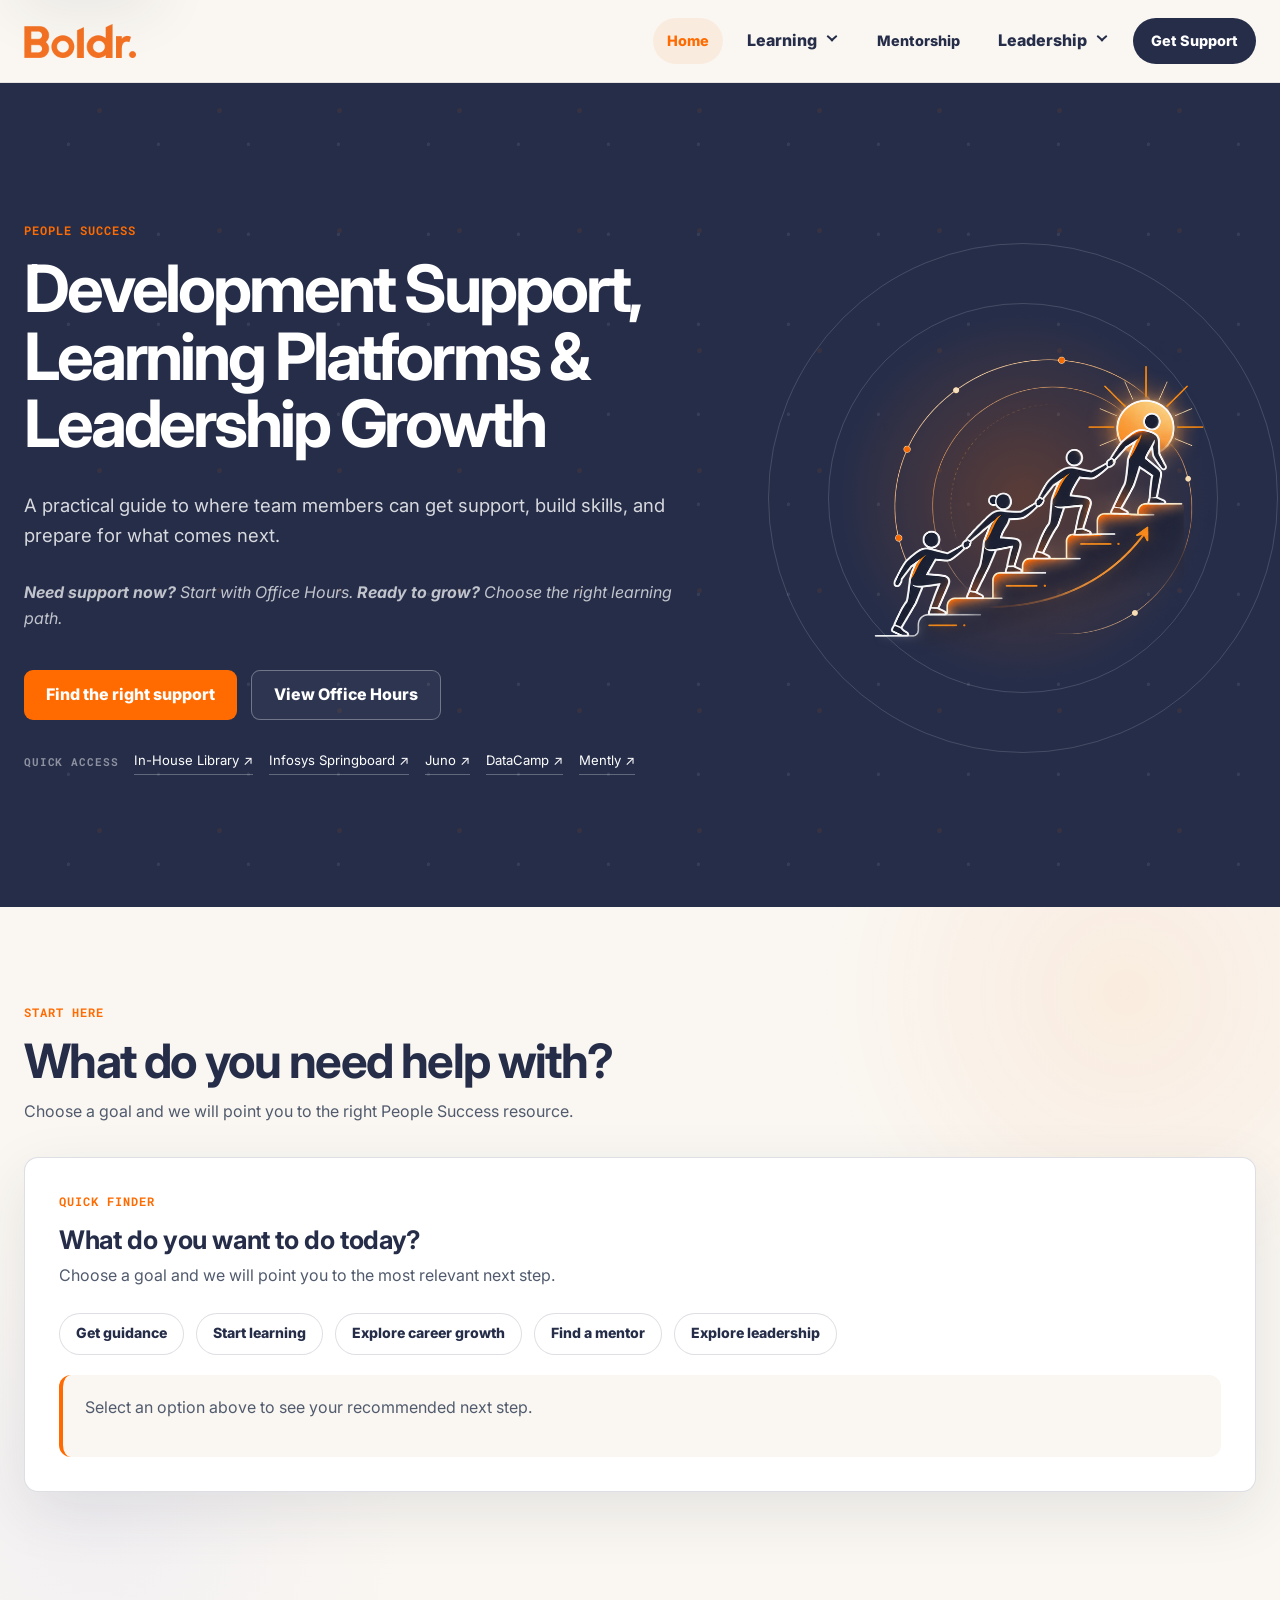
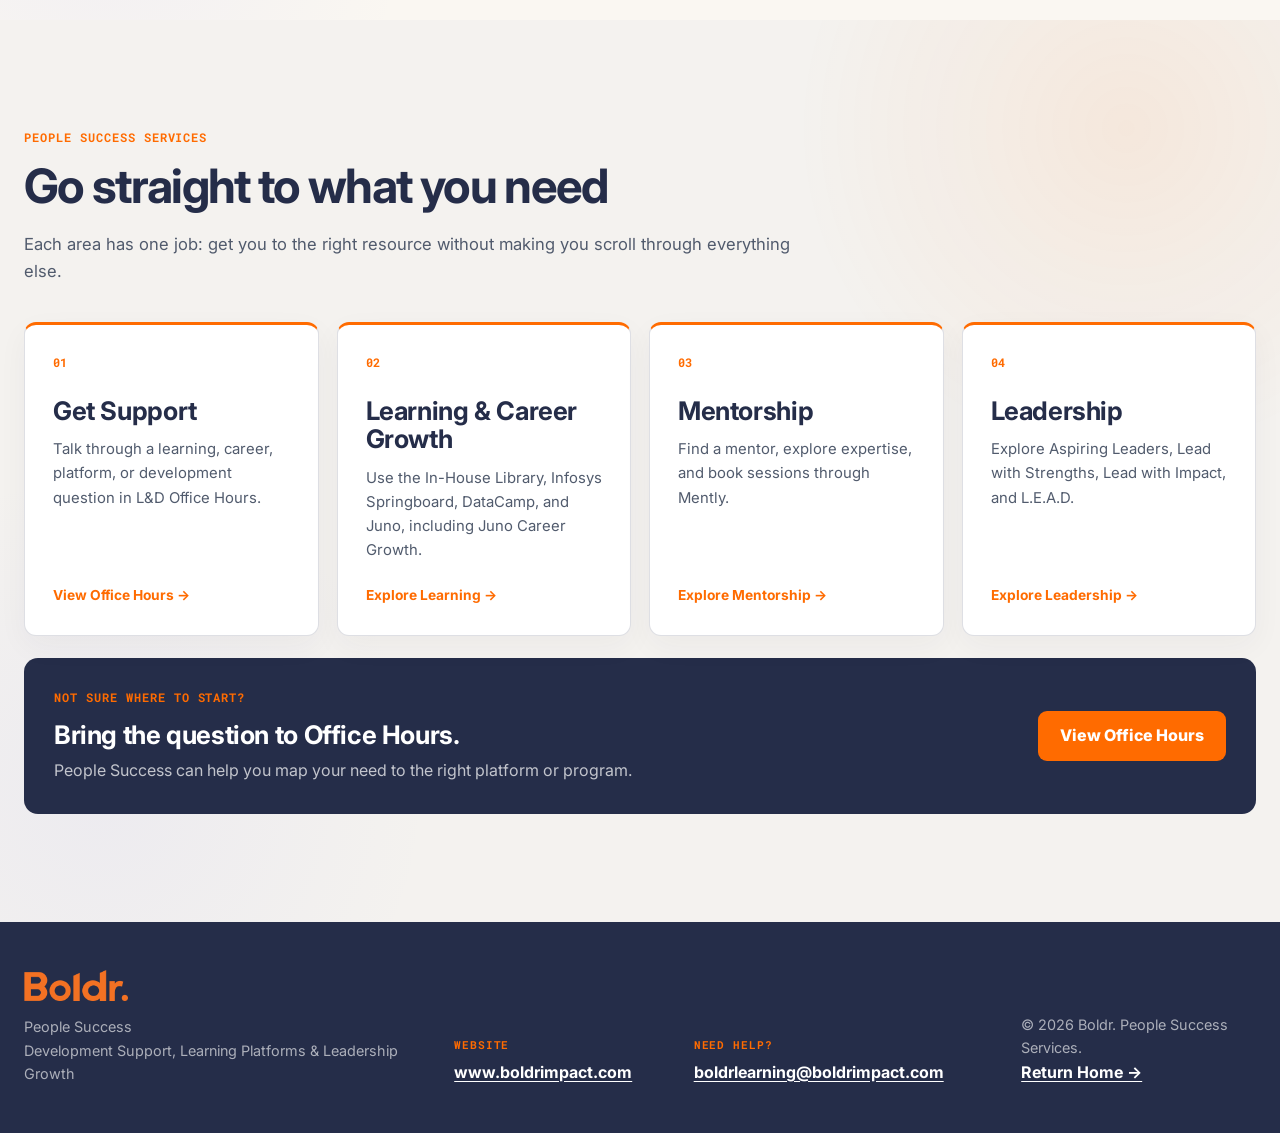
==== commit 9913d521: "Add files via upload" ====
--- a/index.html
+++ b/index.html
@@ -21,9 +21,7 @@
       <nav id="site-nav" class="site-nav" aria-label="Primary navigation">
         <a href="index.html" aria-current="page">Home</a>
         <div class="nav-group">
-          <button class="nav-menu-button" type="button" aria-expanded="false" aria-haspopup="true">
-            <span>Learning</span><span class="nav-chevron" aria-hidden="true"></span>
-          </button>
+          <button class="nav-menu-button" type="button" aria-expanded="false" aria-haspopup="true"><span>Learning</span><span class="nav-chevron" aria-hidden="true"></span></button>
           <div class="nav-dropdown" aria-label="Learning links">
             <a href="learning.html#in-house-library"><strong>In-House Library</strong><span>Boldr foundations and internal learning</span></a>
             <a href="learning.html#infosys"><strong>Infosys Springboard</strong><span>AI and professional learning</span></a>
@@ -34,9 +32,7 @@
         </div>
         <a href="mentorship.html">Mentorship</a>
         <div class="nav-group">
-          <button class="nav-menu-button" type="button" aria-expanded="false" aria-haspopup="true">
-            <span>Leadership</span><span class="nav-chevron" aria-hidden="true"></span>
-          </button>
+          <button class="nav-menu-button" type="button" aria-expanded="false" aria-haspopup="true"><span>Leadership</span><span class="nav-chevron" aria-hidden="true"></span></button>
           <div class="nav-dropdown nav-dropdown-leadership" aria-label="Leadership program links">
             <a href="leadership.html#aspiring-leaders"><strong>Aspiring Leaders</strong><span>Build leadership readiness</span></a>
             <a href="leadership.html#strengths"><strong>Lead with Strengths</strong><span>Strengths-based development</span></a>
@@ -55,75 +51,26 @@
 <h1><span class="hero-line">Development Support,</span><span class="hero-line">Learning Platforms &amp;</span><span class="hero-line">Leadership Growth</span></h1>
 <p class="hero-lead">A practical guide to where team members can get support, build skills, and prepare for what comes next.</p>
 <p class="hero-note"><strong>Need support now?</strong> Start with Office Hours. <strong>Ready to grow?</strong> Choose the right learning path.</p>
-<div class="button-row">
-<a class="button button-primary" href="#finder">Find the right support</a>
-<a class="button button-ghost" href="office-hours.html">View Office Hours</a>
+<div class="button-row"><a class="button button-primary" href="#finder">Find the right support</a><a class="button button-ghost" href="office-hours.html">View Office Hours</a></div>
+<div aria-label="Quick access to learning platforms" class="hero-quick-links"><span>Quick access</span><a href="https://boldrlearning.wixstudio.com/peopledevelopment/courselibrary" rel="noopener noreferrer" target="_blank">In-House Library ↗</a><a href="https://infyspringboard-ph.onwingspan.com/web/en/" rel="noopener noreferrer" target="_blank">Infosys Springboard ↗</a><a href="https://boldr.the-juno.com/" rel="noopener noreferrer" target="_blank">Juno ↗</a><a href="https://www.datacamp.com/" rel="noopener noreferrer" target="_blank">DataCamp ↗</a><a href="https://mently.boldrtech.com/l" rel="noopener noreferrer" target="_blank">Mently ↗</a></div>
 </div>
-<div aria-label="Quick access to learning platforms" class="hero-quick-links">
-<span>Quick access</span>
-<a href="https://boldrlearning.wixstudio.com/peopledevelopment/courselibrary" rel="noopener noreferrer" target="_blank">In-House Library ↗</a>
-<a href="https://infyspringboard-ph.onwingspan.com/web/en/" rel="noopener noreferrer" target="_blank">Infosys Springboard ↗</a>
-<a href="https://boldr.the-juno.com/" rel="noopener noreferrer" target="_blank">Juno ↗</a>
-<a href="https://www.datacamp.com/" rel="noopener noreferrer" target="_blank">DataCamp ↗</a>
-<a href="https://mently.boldrtech.com/l" rel="noopener noreferrer" target="_blank">Mently ↗</a>
-</div>
-</div>
-<div aria-hidden="true" class="hero-art reveal">
-<div class="orbit orbit-one"></div>
-<div class="orbit orbit-two"></div>
-<img alt="" src="assets/images/growth-illustration.png"/>
-</div>
+<div aria-hidden="true" class="hero-art reveal"><div class="orbit orbit-one"></div><div class="orbit orbit-two"></div><img alt="" src="assets/images/growth-illustration.png"/></div>
 </div>
 </section><section class="finder-section" id="finder">
-<div class="wrap">
-<div class="finder-section-heading reveal">
-<p class="eyebrow">Start here</p>
-<h2>What do you need help with?</h2>
-<p>Choose a goal and we will point you to the right People Success resource.</p>
+<div class="wrap"><div class="finder-section-heading reveal"><p class="eyebrow">Start here</p><h2>What do you need help with?</h2><p>Choose a goal and we will point you to the right People Success resource.</p></div>
+<div class="next-step-finder reveal" id="next-step-finder"><div class="finder-intro"><p class="eyebrow">Quick finder</p><h3>What do you want to do today?</h3><p>Choose a goal and we will point you to the most relevant next step.</p></div>
+<div aria-label="Choose a development goal" class="finder-options" role="group"><button class="finder-option" data-resource="guidance" type="button">Get guidance</button><button class="finder-option" data-resource="learning" type="button">Start learning</button><button class="finder-option" data-resource="growth" type="button">Explore career growth</button><button class="finder-option" data-resource="mentorship" type="button">Find a mentor</button><button class="finder-option" data-resource="leadership" type="button">Explore leadership</button></div>
+<div aria-live="polite" class="finder-result" id="finder-result"><p>Select an option above to see your recommended next step.</p></div></div></div>
+</section><section class="section portal-directory" id="services"><div class="wrap">
+<div class="section-heading compact-heading reveal"><p class="eyebrow">People Success services</p><h2>Go straight to what you need</h2><p>Each area has one job: get you to the right resource without making you scroll through everything else.</p></div>
+<div class="portal-service-grid portal-service-grid-four">
+<a class="portal-service-card reveal" href="office-hours.html"><span>01</span><h3>Get Support</h3><p>Talk through a learning, career, platform, or development question in L&amp;D Office Hours.</p><strong>View Office Hours →</strong></a>
+<a class="portal-service-card reveal" href="learning.html"><span>02</span><h3>Learning &amp; Career Growth</h3><p>Use the In-House Library, Infosys Springboard, DataCamp, and Juno, including Juno Career Growth.</p><strong>Explore Learning →</strong></a>
+<a class="portal-service-card reveal" href="mentorship.html"><span>03</span><h3>Mentorship</h3><p>Find a mentor, explore expertise, and book sessions through Mently.</p><strong>Explore Mentorship →</strong></a>
+<a class="portal-service-card reveal" href="leadership.html"><span>04</span><h3>Leadership</h3><p>Explore Aspiring Leaders, Lead with Strengths, Lead with Impact, and L.E.A.D.</p><strong>Explore Leadership →</strong></a>
 </div>
-<div class="next-step-finder reveal" id="next-step-finder">
-<div class="finder-intro">
-<p class="eyebrow">Quick finder</p>
-<h3>What do you want to do today?</h3>
-<p>Choose a goal and we will point you to the most relevant next step.</p>
-</div>
-<div aria-label="Choose a development goal" class="finder-options" role="group">
-<button class="finder-option" data-resource="guidance" type="button">Get guidance</button>
-<button class="finder-option" data-resource="learning" type="button">Start learning</button>
-<button class="finder-option" data-resource="growth" type="button">Explore career growth</button>
-<button class="finder-option" data-resource="mentorship" type="button">Find a mentor</button>
-<button class="finder-option" data-resource="leadership" type="button">Explore leadership</button>
-</div>
-<div aria-live="polite" class="finder-result" id="finder-result">
-<p>Select an option above to see your recommended next step.</p>
-</div>
-</div>
-</div>
-</section><section class="section portal-directory" id="services">
-  <div class="wrap">
-    <div class="section-heading compact-heading reveal"><p class="eyebrow">People Success services</p><h2>Go straight to what you need</h2><p>Each area has one job: get you to the right resource without making you scroll through everything else.</p></div>
-    <div class="portal-service-grid portal-service-grid-four">
-      <a class="portal-service-card reveal" href="office-hours.html"><span>01</span><h3>Get Support</h3><p>Talk through a learning, career, platform, or development question in L&amp;D Office Hours.</p><strong>View Office Hours →</strong></a>
-      <a class="portal-service-card reveal" href="learning.html"><span>02</span><h3>Learning &amp; Career Growth</h3><p>Use the In-House Library, Infosys Springboard, DataCamp, and Juno, including Juno Career Growth.</p><strong>Explore Learning →</strong></a>
-      <a class="portal-service-card reveal" href="mentorship.html"><span>03</span><h3>Mentorship</h3><p>Find a mentor, explore expertise, and book sessions through Mently.</p><strong>Explore Mentorship →</strong></a>
-      <a class="portal-service-card reveal" href="leadership.html"><span>04</span><h3>Leadership</h3><p>Explore Aspiring Leaders, Lead with Strengths, Lead with Impact, and L.E.A.D.</p><strong>Explore Leadership →</strong></a>
-    </div>
-    <div class="portal-fallback reveal"><div><p class="eyebrow">Not sure where to start?</p><h3>Bring the question to Office Hours.</h3><p>People Success can help you map your need to the right platform or program.</p></div><a class="button button-primary" href="office-hours.html">View Office Hours</a></div>
-  </div>
-</section></main>
-  <footer class="site-footer">
-    <div class="wrap footer-grid">
-      <div><img src="assets/images/boldr-logo.png" alt="Boldr."><p>People Success<br>Development Support, Learning Platforms &amp; Leadership Growth</p></div>
-      <div><p class="footer-label">Website</p><a href="https://www.boldrimpact.com" target="_blank" rel="noopener">www.boldrimpact.com</a></div>
-      <div><p>© 2026 Boldr. People Success Services.</p><a href="#top">Back to top ↑</a></div>
-    </div>
-  </footer>
-  <div class="lightbox" id="image-lightbox" hidden>
-    <div class="lightbox-backdrop" data-lightbox-close="true"></div>
-    <div class="lightbox-dialog" role="dialog" aria-modal="true" aria-label="Expanded image preview">
-      <button class="lightbox-close" type="button" aria-label="Close expanded image preview">×</button>
-      <img id="lightbox-image" src="" alt="">
-    </div>
-  </div>
-</body>
-</html>+<div class="portal-fallback reveal"><div><p class="eyebrow">Not sure where to start?</p><h3>Bring the question to Office Hours.</h3><p>People Success can help you map your need to the right platform or program.</p></div><a class="button button-primary" href="office-hours.html">View Office Hours</a></div>
+</div></section></main>
+<footer class="site-footer"><div class="wrap footer-grid"><div><img src="assets/images/boldr-logo.png" alt="Boldr."><p>People Success<br>Development Support, Learning Platforms &amp; Leadership Growth</p></div><div><p class="footer-label">Website</p><a href="https://www.boldrimpact.com" target="_blank" rel="noopener">www.boldrimpact.com</a></div><div><p class="footer-label">Need help?</p><a href="mailto:boldrlearning@boldrimpact.com">boldrlearning@boldrimpact.com</a></div><div><p>© 2026 Boldr. People Success Services.</p><a href="index.html">Return Home →</a></div></div></footer>
+<div class="lightbox" id="image-lightbox" hidden><div class="lightbox-backdrop" data-lightbox-close="true"></div><div class="lightbox-dialog" role="dialog" aria-modal="true" aria-label="Expanded image preview"><button class="lightbox-close" type="button" aria-label="Close expanded image preview">×</button><img id="lightbox-image" src="" alt=""></div></div>
+</body></html>
--- a/assets/styles.css
+++ b/assets/styles.css
@@ -1,4 +1,4 @@
- :root {
+:root {
   --orange: #FF6B00;
   --orange-deep: #FF6B00;
   --ink: #252D49;
@@ -32,1731 +32,44 @@
   color: var(--ink);
   background: var(--paper);
   font-family: "Inter", Arial, Helvetica, sans-serif;
-  line-height: 1.55;
+  line-height: 1.62;
   -webkit-font-smoothing: antialiased;
 }
 img { max-width: 100%; height: auto; display: block; }
 a { color: inherit; }
-h1, h2, h3, h4 { font-family: "Inter", Arial, Helvetica, sans-serif; line-height: 1.02; margin: 0; }
-h1 { font-size: clamp(3rem, 6.4vw, 6rem); letter-spacing: -.045em; max-width: 880px; }
-h2 { font-size: clamp(2.25rem, 4vw, 4rem); letter-spacing: -.035em; }
-h3 { font-size: clamp(1.35rem, 2vw, 1.75rem); letter-spacing: -.015em; }
+h1, h2, h3, h4 { font-family: "Inter", Arial, Helvetica, sans-serif; line-height: 1.04; margin: 0; }
+h1 { font-size: clamp(3.1rem,5.1vw,5.4rem); letter-spacing: -.048em; max-width: 900px; }
+h2 { font-size: clamp(2.35rem,3.7vw,3.9rem); letter-spacing: -.035em; }
+h3 { font-size: clamp(1.35rem,2vw,1.75rem); letter-spacing: -.015em; line-height: 1.12; }
 h4 { font-size: 1.05rem; }
 p { margin: 0; }
-
-.wrap { width: min(calc(100% - 40px), var(--wrap)); margin-inline: auto; }
-.section { position: relative; padding: 96px 0; overflow: hidden; }
-.section-soft { background: #f7f8fa; }
-.section-dark { background: var(--ink-2); color: #fff; }
-.light-glow::after,
-.section:not(.section-dark):not(.section-soft):not(.mentorship):not(.engage-section)::after {
-  content: "";
-  position: absolute;
-  z-index: -1;
-  top: 0;
-  right: 0;
-  width: min(44vw, 620px);
-  height: 100%;
-  background:
-    radial-gradient(circle at 84% 20%, rgba(255,107,0,.14) 0 14%, transparent 34%),
-    radial-gradient(circle at 95% 70%, rgba(149,153,247,.12) 0 12%, transparent 32%),
-    linear-gradient(135deg, rgba(221,228,227,.34), rgba(250,247,242,0) 64%);
-  opacity: 1;
-  pointer-events: none;
-}
-
+.wrap { width: min(calc(100% - 48px), var(--wrap)); margin-inline: auto; }
+.section { position: relative; padding: 112px 0; overflow: hidden; }
+.section-soft { background: rgba(221,228,227,.42); }
+.section-dark { background: var(--ink); color: #fff; }
 .skip-link { position: fixed; left: 16px; top: -60px; z-index: 999; background: #fff; color: var(--ink); padding: 10px 14px; border-radius: 8px; box-shadow: var(--shadow); }
 .skip-link:focus { top: 16px; }
 .sr-only { position: absolute; width: 1px; height: 1px; padding: 0; margin: -1px; overflow: hidden; clip: rect(0,0,0,0); white-space: nowrap; border: 0; }
-
-.site-header { position: sticky; top: 0; z-index: 100; background: rgba(255,253,251,.92); backdrop-filter: blur(14px); border-bottom: 1px solid rgba(26,32,51,.08); }
-.nav-shell { min-height: 72px; width: min(calc(100% - 40px), var(--wrap)); margin-inline: auto; display: flex; align-items: center; justify-content: space-between; gap: 24px; }
-.brand img { width: 112px; }
-.site-nav { display: flex; align-items: center; gap: 8px; }
-.site-nav a { text-decoration: none; font-size: .92rem; font-weight: 700; padding: 10px 12px; border-radius: 999px; }
-.site-nav a:hover, .site-nav a.is-active { background: var(--peach); color: var(--orange-deep); }
-.site-nav .nav-cta { background: var(--ink); color: #fff; padding-inline: 16px; }
-.site-nav .nav-cta:hover { background: var(--orange); color: #fff; }
-.nav-toggle { display: none; background: transparent; border: 0; padding: 8px; }
-.nav-toggle span:not(.sr-only) { display: block; width: 25px; height: 2px; margin: 5px 0; background: var(--ink); }
-
-.hero { padding: 110px 0 100px; min-height: 760px; display: flex; align-items: center; }
-.hero::before { content: ""; position: absolute; inset: 0; opacity: .08; background: radial-gradient(circle at 83% 23%, var(--orange) 0 2px, transparent 3px), radial-gradient(circle at 76% 68%, white 0 1.5px, transparent 2px); background-size: 120px 120px, 90px 90px; }
-.hero-grid { display: grid; grid-template-columns: 1.1fr .9fr; align-items: center; gap: 60px; position: relative; z-index: 1; }
-.eyebrow { color: var(--orange); text-transform: uppercase; font-weight: 800; letter-spacing: .06em; font-size: .8rem; margin-bottom: 14px; }
-.hero .eyebrow { color: var(--orange); }
-.hero-lead { font-size: clamp(1.12rem, 1.9vw, 1.4rem); max-width: 720px; margin-top: 24px; color: rgba(255,255,255,.82); }
-.hero-note { margin-top: 24px; max-width: 650px; color: rgba(255,255,255,.72); font-style: italic; }
-.button-row { display: flex; gap: 12px; flex-wrap: wrap; margin-top: 34px; }
-.button { display: inline-flex; align-items: center; justify-content: center; gap: 8px; min-height: 48px; padding: 0 20px; border-radius: 10px; text-decoration: none; font-weight: 800; transition: transform .2s ease, background .2s ease; }
-.button:hover { transform: translateY(-2px); }
-.button-primary { background: var(--orange); color: #fff; }
-.button-primary:hover { background: #ff6b19; }
-.button-ghost { border: 1px solid rgba(255,255,255,.32); color: #fff; background: rgba(255,255,255,.04); }
-.hero-art { position: relative; min-height: 500px; display: grid; place-items: center; }
-.hero-art::before { content: ""; position: absolute; width: 380px; height: 380px; border-radius: 50%; background: radial-gradient(circle, rgba(255,92,0,.42), rgba(255,92,0,0) 68%); filter: blur(4px); }
-.hero-art img { width: min(100%, 520px); position: relative; z-index: 2; filter: invert(1) grayscale(1) brightness(3); opacity: .9; }
-.orbit { position: absolute; border: 1px solid rgba(255,255,255,.15); border-radius: 50%; }
-.orbit-one { width: 390px; height: 390px; }
-.orbit-two { width: 510px; height: 510px; }
-
-.section-heading { max-width: 820px; margin-bottom: 44px; }
-.section-heading > p:not(.eyebrow) { margin-top: 16px; font-size: 1.05rem; color: var(--muted); max-width: 760px; }
-.section-dark .section-heading > p:not(.eyebrow) { color: rgba(255,255,255,.72); }
-.subhead { text-transform: uppercase; color: var(--orange); font-size: .98rem; letter-spacing: .04em; margin-bottom: 18px; }
-
-.two-column { display: grid; grid-template-columns: 1.25fr .75fr; gap: 30px; align-items: start; }
-.card-grid { display: grid; gap: 16px; }
-.support-grid { grid-template-columns: repeat(2, minmax(0, 1fr)); }
-.span-two { grid-column: span 2; }
-.mini-card, .service-card, .platform-card, .role-card, .timeline-card, .action-card, .dark-card { border: 1px solid var(--line); border-radius: var(--radius-sm); background: rgba(255,255,255,.94); padding: 22px; box-shadow: 0 6px 20px rgba(26,32,51,.035); }
-.mini-card h3, .mini-card h4, .service-card h3, .platform-card h3, .role-card h3, .timeline-card h3, .action-card h3, .dark-card h3 { margin-bottom: 9px; }
-.mini-card p, .service-card p, .platform-card p, .role-card p, .timeline-card p, .action-card p, .dark-card p { color: #4f5d78; font-size: .95rem; }
-.tone-peach { background: var(--peach); }
-.tone-yellow { background: var(--yellow); }
-.tone-mint { background: var(--mint); }
-.tone-lavender { background: var(--lavender); }
-.tone-blue { background: var(--blue); }
-.dark-mini { background: var(--ink); color: #fff; }
-.dark-mini p { color: rgba(255,255,255,.74); }
-.schedule-card { background: var(--ink); color: #fff; padding: 30px; border-radius: var(--radius); box-shadow: var(--shadow); position: sticky; top: 96px; }
-.schedule-card h3 { font-size: 2rem; }
-.schedule-list { display: grid; gap: 10px; margin-top: 24px; }
-.schedule-session { display: flex; align-items: center; justify-content: space-between; gap: 18px; background: rgba(255,255,255,.08); border: 1px solid rgba(255,255,255,.12); border-radius: 12px; padding: 16px; text-decoration: none; transition: transform .2s ease, background .2s ease, border-color .2s ease; }
-.schedule-session:hover, .schedule-session:focus-visible { transform: translateY(-2px); background: rgba(255,255,255,.14); border-color: rgba(255,92,0,.7); outline: none; }
-.schedule-copy { display: grid; gap: 3px; }
-.schedule-copy strong { color: #fff; }
-.schedule-copy small { color: rgba(255,255,255,.70); font-size: .84rem; }
-.join-pill { flex: 0 0 auto; display: inline-flex; align-items: center; justify-content: center; min-height: 34px; padding: 0 11px; border-radius: 999px; background: var(--orange); color: #fff; font-size: .78rem; font-weight: 800; }
-.schedule-note { margin-top: 14px; color: rgba(255,255,255,.58); font-size: .78rem; }
-
-.journey-grid { display: grid; grid-template-columns: repeat(2, minmax(0, 1fr)); gap: 18px; margin-bottom: 60px; }
-.service-card { position: relative; padding: 30px; }
-.step-number { display: inline-grid; place-items: center; width: 32px; height: 32px; border-radius: 8px; background: var(--orange); color: #fff; font-weight: 800; margin-bottom: 18px; }
-.tag { display: inline-block; margin-top: 20px; padding: 7px 10px; border-radius: 999px; background: #f4f5f7; font-size: .78rem; font-weight: 700; color: var(--muted); }
-.hub-feature { display: grid; grid-template-columns: 1.1fr .9fr; gap: 26px; background: #fff; border: 1px solid var(--line); box-shadow: var(--shadow); border-radius: 24px; overflow: hidden; }
-.hub-copy { padding: 42px; }
-.stats-row { display: grid; grid-template-columns: repeat(2, 1fr); gap: 12px; margin: 28px 0; }
-.stats-row div { background: var(--ink); color: #fff; padding: 18px; border-radius: 10px; display: flex; flex-direction: column; }
-.stats-row strong { font-family: "Inter", Arial, sans-serif; font-size: 2rem; }
-.stats-row span { color: rgba(255,255,255,.75); font-size: .82rem; }
-.explore-grid { display: grid; grid-template-columns: repeat(2, minmax(0,1fr)); gap: 12px; }
-.registration-panel { background: linear-gradient(180deg,#fff7f0,#fff); padding: 34px; border-left: 1px solid var(--line); }
-.qr-wrap { display: grid; grid-template-columns: 130px 1fr; gap: 18px; align-items: center; }
-.qr-wrap img { width: 130px; border-radius: 6px; }
-.text-link { color: var(--orange-deep); font-weight: 800; text-decoration-thickness: 2px; text-underline-offset: 3px; overflow-wrap: anywhere; }
-.numbered-flow { margin: 26px 0 0; padding: 0; list-style: none; display: grid; gap: 18px; }
-.numbered-flow li { display: grid; grid-template-columns: 34px 1fr; gap: 12px; align-items: start; }
-.numbered-flow li > span { display: grid; place-items: center; width: 30px; height: 30px; border-radius: 50%; background: var(--orange); color: #fff; font-weight: 800; }
-.numbered-flow p { color: var(--muted); font-size: .92rem; margin-top: 4px; }
-.quick-flow { display: grid; grid-template-columns: repeat(4, 1fr); gap: 8px; margin-top: 24px; }
-.quick-flow span { border-radius: 8px; padding: 10px 8px; background: #fff; border: 1px solid var(--line); font-size: .76rem; text-align: center; font-weight: 700; }
-.callout { margin-top: 20px; padding: 18px; background: var(--ink); color: #fff; border-radius: 10px; font-weight: 700; }
-
-.platform-grid { display: grid; grid-template-columns: repeat(2, 1fr); gap: 18px; }
-.platform-card { min-height: 220px; }
-.platform-card img { height: 52px; width: auto; max-width: 230px; object-fit: contain; margin-bottom: 22px; }
-.inline-note { margin-top: 22px; padding: 16px 18px; border-left: 4px solid var(--orange); background: #fff; box-shadow: 0 4px 16px rgba(26,32,51,.04); font-style: italic; color: #4f5d78; }
-.content-block { margin-top: 72px; display: grid; grid-template-columns: 1.1fr .9fr; gap: 30px; align-items: center; }
-.content-copy > p:not(.eyebrow) { margin-top: 16px; color: var(--muted); }
-.highlight-box { margin-top: 24px; padding: 22px; background: #fff; border: 1px solid var(--line); border-radius: var(--radius-sm); box-shadow: 0 6px 20px rgba(26,32,51,.04); }
-.highlight-box p { color: var(--muted); margin-top: 6px; }
-.preview-card { background: #fff; border: 1px solid var(--line); border-radius: var(--radius); padding: 20px; box-shadow: var(--shadow); }
-.preview-card img { border-radius: 8px; }
-.three-column { display: grid; grid-template-columns: 1fr .8fr 1fr; gap: 20px; margin-top: 34px; }
-.info-columns > div { padding: 26px; background: #fff; border: 1px solid var(--line); border-radius: var(--radius); }
-.info-columns h3 { margin-bottom: 16px; }
-.check-list { padding: 0; list-style: none; margin: 0; display: grid; gap: 14px; }
-.check-list li { position: relative; padding-left: 24px; color: #4f5d78; }
-.check-list li::before { content: "✓"; position: absolute; left: 0; top: 0; color: var(--orange); font-weight: 900; }
-.simple-steps { list-style: none; padding: 0; margin: 0; display: grid; gap: 14px; counter-reset: step; }
-.simple-steps li { counter-increment: step; display: grid; gap: 2px; padding-left: 40px; position: relative; }
-.simple-steps li::before { content: counter(step); position: absolute; left: 0; top: 0; width: 28px; height: 28px; display: grid; place-items: center; border-radius: 50%; background: var(--orange); color: #fff; font-weight: 800; }
-.simple-steps span { color: var(--muted); font-size: .92rem; }
-.paid-course-box { background: var(--yellow) !important; }
-.compact-flow { list-style: none; padding: 0; margin: 18px 0; display: grid; gap: 10px; }
-.compact-flow li { display: flex; gap: 10px; align-items: flex-start; }
-.compact-flow span { flex: 0 0 auto; display: grid; place-items: center; width: 25px; height: 25px; border-radius: 50%; background: var(--orange); color: #fff; font-size: .78rem; font-weight: 800; }
-.small-note { color: #4f5d78; font-size: .88rem; margin-top: 12px; }
-
-.mentorship { background: #fff; }
-.mentorship::after { content: ""; position: absolute; inset: 0 0 0 auto; width: 32%; background:
-    radial-gradient(circle at 82% 30%, rgba(255,107,0,.12) 0 16%, transparent 38%),
-    radial-gradient(circle at 96% 78%, rgba(149,153,247,.12) 0 13%, transparent 34%); opacity: 1; z-index: 0; }
-.mentorship-grid { position: relative; z-index: 1; display: grid; grid-template-columns: .85fr 1.15fr; gap: 54px; align-items: center; }
-.mentorship h2 { margin-bottom: 18px; }
-.mentorship p:not(.eyebrow) { color: var(--muted); }
-.mently-brand { margin: 26px 0 18px; padding: 18px; background: #fff; border: 1px solid var(--line); border-radius: 12px; width: fit-content; }
-.mently-brand img { width: 190px; }
-.mently-actions { display: grid; grid-template-columns: repeat(3, 1fr); gap: 12px; }
-.mently-actions .mini-card { min-height: 230px; }
-.mently-cta { grid-column: 1/-1; padding: 20px; display: grid; grid-template-columns: 100px 1fr; gap: 18px; align-items: center; border-radius: 12px; background: var(--yellow); }
-.mently-cta img { width: 92px; }
-
-.leadership-overview { background: var(--ink-2); }
-.leadership-grid { display: grid; grid-template-columns: repeat(2,1fr); gap: 16px; }
-.dark-card { background: #fff; color: var(--ink); padding: 28px; }
-.dark-card p { color: #4f5d78; }
-.why-matters { margin-top: 28px; padding-top: 28px; border-top: 1px solid rgba(255,255,255,.16); max-width: 900px; }
-.why-matters h3 { color: var(--orange); margin-bottom: 10px; text-transform: uppercase; font-size: 1rem; letter-spacing: .04em; }
-.why-matters p { color: rgba(255,255,255,.72); }
-.four-cards { grid-template-columns: repeat(2,1fr); }
-.role-grid { display: grid; grid-template-columns: repeat(3,1fr); gap: 18px; }
-.role-card { min-height: 230px; }
-.brand-note { margin-top: 28px; display: flex; gap: 20px; align-items: center; background: #fff; border: 1px solid var(--line); padding: 18px; border-radius: 12px; }
-.brand-note img { width: 120px; }
-.brand-note p { color: var(--muted); }
-.impact-block { margin-top: 0; }
-.impact-side { display: grid; gap: 14px; }
-.gains { margin-top: 34px; }
-.gains > h3 { margin-bottom: 16px; }
-.horizontal-checks { grid-template-columns: repeat(3,1fr); }
-.timeline-grid { display: grid; grid-template-columns: repeat(3,1fr); gap: 18px; margin-top: 28px; }
-.timeline-card { position: relative; }
-.timeline-card .month { color: var(--orange); font-weight: 800; text-transform: uppercase; font-size: .75rem; letter-spacing: .05em; }
-.timeline-card .venue { color: var(--ink); font-weight: 700; margin: 8px 0 12px; }
-.timeline-card ul { margin: 0; padding-left: 19px; color: #4f5d78; font-size: .92rem; display: grid; gap: 8px; }
-.progression { margin-top: 30px; display: grid; grid-template-columns: repeat(4,1fr); gap: 8px; }
-.progression span { position: relative; min-height: 78px; padding: 14px; border: 1px solid var(--line); border-radius: 10px; background: #fff; font-size: .86rem; font-weight: 700; }
-.progression b { display: block; color: var(--orange); font-size: 1.4rem; margin-bottom: 4px; }
-
-.engage-section { background: linear-gradient(180deg,#fff,#fff7f0); }
-.action-grid { display: grid; grid-template-columns: repeat(4,1fr); gap: 14px; }
-.action-card { position: relative; padding-top: 55px; }
-.action-card > span { position: absolute; left: 22px; top: 18px; width: 26px; height: 26px; border-radius: 50%; display: grid; place-items: center; background: var(--orange); color: #fff; font-size: .8rem; font-weight: 800; }
-.action-card a { display: inline-block; margin-top: 14px; color: var(--orange-deep); font-weight: 800; font-size: .88rem; text-decoration-thickness: 2px; text-underline-offset: 3px; }
-.final-cta { margin-top: 28px; display: flex; align-items: center; justify-content: space-between; gap: 28px; background: var(--ink); color: #fff; border-radius: 16px; padding: 28px 32px; }
-.final-cta h3 { margin-bottom: 6px; }
-.final-cta p:not(.eyebrow) { color: rgba(255,255,255,.72); }
-
-.site-footer { background: #0e1426; color: #fff; padding: 40px 0; }
-.footer-grid { display: grid; grid-template-columns: 1.3fr .7fr .7fr; gap: 28px; align-items: end; }
-.footer-grid img { width: 104px; margin-bottom: 14px; }
-.footer-grid p { color: rgba(255,255,255,.62); font-size: .9rem; }
-.footer-grid a { color: #fff; font-weight: 700; text-underline-offset: 3px; }
-.footer-label { color: var(--orange) !important; text-transform: uppercase; font-weight: 800; letter-spacing: .04em; font-size: .72rem !important; margin-bottom: 5px; }
-
-.reveal { opacity: 0; transform: translateY(12px); transition: opacity .55s ease, transform .55s ease; }
-.reveal.visible { opacity: 1; transform: none; }
-@media (prefers-reduced-motion: reduce) {
-  html { scroll-behavior: auto; }
-  .reveal { opacity: 1; transform: none; transition: none; }
-  .button { transition: none; }
-}
-
-@media (max-width: 980px) {
-  .hero { min-height: auto; }
-  .hero-grid, .hub-feature, .content-block, .mentorship-grid { grid-template-columns: 1fr; }
-  .hero-art { min-height: 340px; }
-  .two-column { grid-template-columns: 1fr; }
-  .schedule-card { position: static; }
-  .three-column { grid-template-columns: 1fr; }
-  .role-grid, .timeline-grid { grid-template-columns: 1fr; }
-  .action-grid { grid-template-columns: repeat(2,1fr); }
-  .footer-grid { grid-template-columns: 1fr 1fr; }
-  .footer-grid > div:first-child { grid-column: 1/-1; }
-  .mently-actions { grid-template-columns: 1fr; }
-  .mently-cta { grid-column: auto; }
-}
-
-@media (max-width: 760px) {
-  .section { padding: 72px 0; }
-  .wrap, .nav-shell { width: min(calc(100% - 28px), var(--wrap)); }
-  .nav-toggle { display: block; }
-  .site-nav { position: absolute; top: 72px; left: 14px; right: 14px; display: none; flex-direction: column; align-items: stretch; padding: 12px; background: #fff; border: 1px solid var(--line); border-radius: 14px; box-shadow: var(--shadow); }
-  .site-nav.open { display: flex; }
-  .site-nav a { padding: 12px 14px; }
-  .hero { padding: 82px 0 70px; }
-  .hero-grid { gap: 20px; }
-  .hero-art { min-height: 260px; }
-  .hero-art img { width: 320px; }
-  .orbit-one { width: 260px; height: 260px; }
-  .orbit-two { width: 330px; height: 330px; }
-  .support-grid, .journey-grid, .platform-grid, .explore-grid, .leadership-grid, .four-cards, .horizontal-checks { grid-template-columns: 1fr; }
-  .span-two { grid-column: auto; }
-  .hub-copy, .registration-panel { padding: 26px; }
-  .registration-panel { border-left: 0; border-top: 1px solid var(--line); }
-  .qr-wrap { grid-template-columns: 100px 1fr; }
-  .qr-wrap img { width: 100px; }
-  .quick-flow, .progression { grid-template-columns: repeat(2,1fr); }
-  .mently-cta { grid-template-columns: 74px 1fr; }
-  .action-grid { grid-template-columns: 1fr; }
-  .final-cta { flex-direction: column; align-items: flex-start; }
-  .footer-grid { grid-template-columns: 1fr; }
-  .footer-grid > div:first-child { grid-column: auto; }
-}
-
-@media (max-width: 480px) {
-  h1 { font-size: 2.75rem; }
-  h2 { font-size: 2.15rem; }
-  .button-row { flex-direction: column; }
-  .button { width: 100%; }
-  .stats-row { grid-template-columns: 1fr; }
-  .quick-flow, .progression { grid-template-columns: 1fr; }
-  .qr-wrap { grid-template-columns: 1fr; }
-  .hero-art { display: none; }
-}
-
-
-/* Interactive resource links */
-.hero-quick-links { margin-top: 22px; display: flex; flex-wrap: wrap; align-items: center; gap: 8px 12px; color: rgba(255,255,255,.68); font-size: .82rem; }
-.hero-quick-links > span { color: rgba(255,255,255,.48); text-transform: uppercase; letter-spacing: .06em; font-weight: 800; font-size: .7rem; }
-.hero-quick-links a { color: #fff; text-decoration: none; border-bottom: 1px solid rgba(255,255,255,.28); padding-bottom: 2px; }
-.hero-quick-links a:hover, .hero-quick-links a:focus-visible { color: var(--orange); border-color: var(--orange); outline: none; }
-.button-dark { background: var(--ink); color: #fff; }
-.button-dark:hover { background: #28314b; }
-.compact-button { min-height: 42px; padding: 0 14px; font-size: .84rem; margin-top: 14px; }
-.section-button { margin-top: 20px; }
-.card-link { display: inline-flex; align-items: center; width: fit-content; margin-top: 20px; color: var(--orange-deep); font-size: .86rem; font-weight: 800; text-decoration: none; border-bottom: 2px solid rgba(239,80,0,.24); padding-bottom: 2px; }
-.card-link:hover, .card-link:focus-visible { border-color: var(--orange-deep); outline: none; }
-.platform-card { display: flex; flex-direction: column; align-items: flex-start; }
-.platform-card .card-link { margin-top: auto; padding-top: 20px; }
-.action-links { display: flex; flex-wrap: wrap; gap: 12px; margin-top: 14px; }
-.action-links a { margin-top: 0; }
-.next-step-finder { margin: 0 0 32px; padding: 28px; border: 1px solid var(--line); border-radius: 18px; background: #fff; box-shadow: var(--shadow); }
-.finder-intro { max-width: 720px; }
-.finder-intro > p:not(.eyebrow) { color: var(--muted); margin-top: 8px; }
-.finder-options { display: flex; flex-wrap: wrap; gap: 10px; margin-top: 22px; }
-.finder-option { appearance: none; border: 1px solid var(--line); background: #fff; color: var(--ink); border-radius: 999px; min-height: 42px; padding: 0 16px; font: inherit; font-size: .88rem; font-weight: 800; cursor: pointer; transition: transform .2s ease, border-color .2s ease, background .2s ease, color .2s ease; }
-.finder-option:hover, .finder-option:focus-visible { transform: translateY(-1px); border-color: var(--orange); outline: none; }
-.finder-option.is-selected { background: var(--orange); color: #fff; border-color: var(--orange); }
-.finder-result { margin-top: 18px; min-height: 82px; padding: 18px 20px; border-radius: 12px; background: var(--cream); border-left: 4px solid var(--orange); color: #4f5d78; }
-.finder-result strong { color: var(--ink); }
-.finder-result .result-actions { display: flex; flex-wrap: wrap; gap: 10px; margin-top: 12px; }
-.finder-result .result-actions a { display: inline-flex; align-items: center; justify-content: center; min-height: 38px; padding: 0 13px; border-radius: 8px; background: var(--ink); color: #fff; font-size: .82rem; font-weight: 800; text-decoration: none; }
-.finder-result .result-actions a.primary { background: var(--orange); }
-.finder-result .result-actions a:hover, .finder-result .result-actions a:focus-visible { transform: translateY(-1px); outline: none; }
-@media (max-width: 760px) {
-  .hero-quick-links { align-items: flex-start; flex-direction: column; }
-  .schedule-session { align-items: flex-start; }
-  .join-pill { margin-top: 1px; }
-  .next-step-finder { padding: 22px; }
-  .finder-options { display: grid; grid-template-columns: 1fr 1fr; }
-  .finder-option { width: 100%; }
-}
-@media (max-width: 460px) {
-  .finder-options { grid-template-columns: 1fr; }
-  .schedule-session { flex-direction: column; }
-}
-
-
-/* =========================================================
-   Boldr brand refresh
-   Official palette + typography + increased visual breathing room
-   ========================================================= */
-body {
-  background: var(--cirrus);
-  color: var(--dusk, var(--ink));
-  font-family: "Inter", Arial, Helvetica, sans-serif;
-  line-height: 1.62;
-}
-h1, h2, h3, h4 { font-family: "Inter", Arial, Helvetica, sans-serif; color: inherit; }
-h1 { font-size: clamp(3.1rem, 5.1vw, 5.4rem); line-height: .98; letter-spacing: -.048em; max-width: 900px; }
-h2 { font-size: clamp(2.35rem, 3.7vw, 3.9rem); line-height: 1.02; }
-h3 { line-height: 1.12; }
-.hero-line { display: block; }
 .eyebrow, .footer-label, .program-index, .timeline-card .month, .hero-quick-links > span {
   font-family: "Roboto Mono", "Courier New", monospace;
   letter-spacing: .08em;
 }
-
-.wrap { width: min(calc(100% - 48px), var(--wrap)); }
-.section { padding: 120px 0; }
-.section-soft { background: rgba(221,228,227,.42); }
-.section-dark { background: var(--ink); }
-
-.site-header { background: rgba(250,247,242,.95); border-bottom-color: rgba(37,45,73,.10); }
-.nav-shell { min-height: 82px; gap: 32px; }
+.eyebrow { color: var(--orange); text-transform: uppercase; font-weight: 800; font-size: .76rem; margin-bottom: 14px; }
+.subhead { text-transform: uppercase; color: var(--orange); font-size: .9rem; letter-spacing: .04em; margin-bottom: 18px; }
+
+/* Header and navigation */
+.site-header { position: sticky; top: 0; z-index: 100; background: rgba(250,247,242,.96); backdrop-filter: blur(14px); border-bottom: 1px solid rgba(37,45,73,.10); }
+.nav-shell { min-height: 82px; width: min(calc(100% - 48px), var(--wrap)); margin-inline: auto; display: flex; align-items: center; justify-content: space-between; gap: 32px; }
+.brand { display: inline-flex; align-items: center; }
 .brand img { width: 112px; }
-.site-nav { gap: 12px; }
-.site-nav a { padding: 11px 14px; font-size: .9rem; font-weight: 700; }
-.site-nav a:hover, .site-nav a.is-active { background: rgba(255,107,0,.10); color: var(--orange); }
+.site-nav { display: flex; align-items: center; gap: 10px; }
+.site-nav > a, .nav-menu-button { text-decoration: none; font-size: .9rem; font-weight: 800; border-radius: 999px; }
+.site-nav > a { padding: 11px 14px; }
+.site-nav > a:hover, .site-nav > a:focus-visible, .site-nav > a[aria-current="page"] { background: rgba(255,107,0,.08); color: var(--orange); outline: none; }
 .site-nav .nav-cta { background: var(--ink); color: #fff; padding-inline: 18px; }
-
-.hero { padding: 138px 0 132px; min-height: 820px; }
-.hero-grid { grid-template-columns: minmax(0,1.18fr) minmax(370px,.82fr); gap: 96px; }
-.hero-copy { max-width: 830px; }
-.hero-lead { max-width: 660px; margin-top: 32px; font-size: clamp(1.05rem, 1.45vw, 1.28rem); }
-.hero-note { margin-top: 30px; max-width: 680px; }
-.button-row { margin-top: 38px; gap: 14px; }
-.button { min-height: 50px; padding: 0 22px; border-radius: 9px; }
-.button-primary { background: var(--orange); }
-.button-primary:hover { background: var(--orange); filter: brightness(.92); }
-.hero-quick-links { margin-top: 30px; gap: 10px 16px; }
-.hero-art { min-height: 540px; }
-.hero-art img { width: min(100%, 555px); }
-.hero-art::before { background: radial-gradient(circle, rgba(255,107,0,.34), rgba(255,107,0,0) 68%); }
-
-.section-heading { max-width: 880px; margin-bottom: 56px; }
-.section-heading > p:not(.eyebrow) { margin-top: 20px; color: var(--twilight); }
-.two-column { gap: 44px; }
-.card-grid { gap: 18px; }
-.mini-card, .service-card, .platform-card, .role-card, .timeline-card, .action-card, .dark-card {
-  border-color: rgba(37,45,73,.14);
-  border-radius: 10px;
-  padding: 28px;
-  box-shadow: 0 8px 28px rgba(37,45,73,.045);
-}
-.mini-card p, .service-card p, .platform-card p, .role-card p, .timeline-card p, .action-card p, .dark-card p { color: var(--twilight); }
-.tone-peach { background: var(--cirrus); }
-.tone-yellow { background: rgba(221,228,227,.72); }
-.tone-mint { background: rgba(221,228,227,.54); }
-.tone-lavender { background: rgba(149,153,247,.13); }
-.tone-blue { background: rgba(221,228,227,.48); }
-.dark-mini { background: var(--ink); }
-.schedule-card { background: var(--ink); padding: 34px; top: 110px; }
-.schedule-session:hover, .schedule-session:focus-visible { border-color: var(--orange); }
-
-.journey-grid { gap: 24px; margin-bottom: 76px; }
-.service-card { padding: 34px; }
-.service-card .card-link { margin-left: 10px; }
-.tag { background: rgba(221,228,227,.45); color: var(--twilight); }
-.card-link, .action-card a { color: var(--orange); }
-.hub-feature { gap: 0; border-radius: 18px; }
-.hub-copy { padding: 50px; }
-.registration-panel { background: linear-gradient(180deg, var(--cirrus), #fff); padding: 42px; }
-.stats-row div { background: var(--ink); }
-.callout { background: var(--ink); }
-
-.platform-grid { gap: 24px; }
-.content-block { margin-top: 92px; gap: 42px; }
-.highlight-box { margin-top: 28px; padding: 26px; }
-.inline-note { margin-top: 28px; color: var(--twilight); }
-.info-columns { margin-top: 42px; }
-.info-columns > div { padding: 30px; }
-
-.career-growth-block { grid-template-columns: 1fr; gap: 30px; align-items: start; }
-.career-growth-copy { max-width: 860px; }
-.career-growth-preview { padding: 26px; background: #fff; }
-.career-growth-preview figcaption { margin-bottom: 18px; }
-.preview-hint { display: inline-flex; align-items: center; gap: 8px; color: var(--twilight); font-size: .88rem; }
-.preview-expand { display: inline-grid; place-items: center; width: 30px; height: 30px; border: 1px solid var(--stratus); border-radius: 50%; color: var(--ink); font-size: 1rem; background: var(--cirrus); }
-.image-zoom-button { border-radius: 12px; overflow: hidden; }
-.image-zoom-button:focus-visible { outline: 3px solid rgba(255,107,0,.35); outline-offset: 4px; }
-.image-zoom-button:hover img { transform: scale(1.004); }
-.image-zoom-button img { transition: transform .2s ease; }
-
-.mentorship-grid { gap: 72px; }
-.mently-actions { gap: 16px; }
-.mently-cta { background: rgba(221,228,227,.65); }
-
-/* Leadership overview cards */
-.leadership-overview { background: var(--ink); }
-.program-grid { gap: 20px; }
-.program-card {
-  position: relative;
-  display: flex;
-  min-height: 220px;
-  flex-direction: column;
-  padding: 30px 32px 28px;
-  color: var(--ink);
-  text-decoration: none;
-  background: var(--cirrus);
-  border: 1px solid rgba(221,228,227,.65);
-  border-top: 4px solid var(--orange);
-  border-radius: 10px;
-  box-shadow: 0 12px 34px rgba(8,13,31,.12);
-  transition: transform .2s ease, box-shadow .2s ease, border-color .2s ease;
-}
-.program-card:hover, .program-card:focus-visible { transform: translateY(-3px); box-shadow: 0 18px 42px rgba(8,13,31,.20); border-color: var(--orange); outline: none; }
-.program-index { color: var(--nimbus); font-size: .69rem; font-weight: 700; margin-bottom: 22px; }
-.program-card h3 { font-size: clamp(1.45rem, 2vw, 1.8rem); margin-bottom: 12px; }
-.program-card p { color: var(--twilight); font-size: .94rem; max-width: 520px; }
-.program-card-action { margin-top: auto; padding-top: 24px; color: var(--orange); font-size: .84rem; font-weight: 800; }
-.why-matters { margin-top: 44px; padding-top: 34px; border-top-color: rgba(221,228,227,.22); }
-.why-matters h3 { font-family: "Roboto Mono", "Courier New", monospace; }
-
-.role-grid, .timeline-grid { gap: 24px; }
-.brand-note { margin-top: 34px; padding: 24px; }
-.gains { margin-top: 44px; }
-.progression { margin-top: 38px; gap: 12px; }
-
-.engage-section { background: linear-gradient(180deg,#fff,var(--cirrus)); }
-.next-step-finder { margin-bottom: 38px; padding: 34px; border-radius: 14px; }
-.finder-options { gap: 12px; margin-top: 24px; }
-.finder-result { margin-top: 20px; padding: 20px 22px; background: var(--cirrus); }
-.finder-result .result-actions a { background: var(--ink); }
-.finder-result .result-actions a.primary { background: var(--orange); }
-.action-grid { gap: 18px; }
-.action-card { padding-top: 62px; }
-.action-card > span { background: var(--orange); }
-.final-cta { margin-top: 36px; padding: 32px 36px; background: var(--ink); border-radius: 12px; }
-
-.site-footer { background: var(--ink); padding: 48px 0; }
-.footer-grid { gap: 40px; }
-
-.lightbox-backdrop { background: rgba(20,28,51,.88); }
-.lightbox-close { background: var(--ink); }
-.lightbox-close:hover, .lightbox-close:focus-visible { background: var(--orange); }
-
-@media (max-width: 980px) {
-  .hero { min-height: auto; padding: 112px 0 104px; }
-  .hero-grid { grid-template-columns: 1fr; gap: 54px; }
-  .hero-copy { max-width: 780px; }
-  .hero-art { min-height: 390px; }
-  .program-card { min-height: 200px; }
-}
-
-@media (max-width: 760px) {
-  .section { padding: 86px 0; }
-  .wrap, .nav-shell { width: min(calc(100% - 30px), var(--wrap)); }
-  .nav-shell { min-height: 74px; }
-  .site-nav { top: 74px; background: var(--cirrus); }
-  .hero { padding: 92px 0 84px; }
-  h1 { font-size: clamp(2.75rem, 13vw, 4.2rem); }
-  .hero-art { min-height: 300px; }
-  .section-heading { margin-bottom: 42px; }
-  .hub-copy, .registration-panel { padding: 30px; }
-  .career-growth-preview { padding: 18px; }
-  .career-growth-preview figcaption { flex-direction: column; align-items: flex-start; }
-  .program-card { min-height: auto; padding: 26px; }
-  .program-index { margin-bottom: 16px; }
-  .next-step-finder { padding: 24px; }
-}
-
-@media (max-width: 480px) {
-  .hero-line { display: inline; }
-  .hero-line:not(:last-child)::after { content: " "; }
-  .hero-quick-links { margin-top: 26px; }
-}
-
-
-/* Foundation card action alignment */
-.service-card { display: flex; flex-direction: column; }
-.service-card-actions {
-  margin-top: auto;
-  padding-top: 24px;
-  display: flex;
-  align-items: center;
-  gap: 14px;
-  flex-wrap: wrap;
-}
-.service-card-actions .tag,
-.service-card-actions .card-link { margin: 0; }
-
-/* Career Growth image zoom */
-.career-growth-preview figcaption {
-  display: flex;
-  align-items: center;
-  justify-content: space-between;
-  margin-bottom: 16px;
-}
-.career-image-wrap {
-  position: relative;
-  overflow: hidden;
-  border-radius: 12px;
-  background: #fff;
-}
-.career-image-wrap > img {
-  display: block;
-  width: 100%;
-  height: auto;
-  border-radius: 12px;
-}
-.zoom-control {
-  position: absolute;
-  top: 14px;
-  right: 14px;
-  width: 44px;
-  height: 44px;
-  display: grid;
-  place-items: center;
-  padding: 0;
-  border: 1px solid rgba(221,228,227,.95);
-  border-radius: 50%;
-  background: rgba(250,247,242,.96);
-  color: var(--ink);
-  box-shadow: 0 8px 24px rgba(37,45,73,.16);
-  cursor: zoom-in;
-  transition: transform .18s ease, background .18s ease, color .18s ease;
-}
-.zoom-control svg {
-  width: 21px;
-  height: 21px;
-  fill: none;
-  stroke: currentColor;
-  stroke-width: 2;
-  stroke-linecap: round;
-}
-.zoom-control:hover,
-.zoom-control:focus-visible {
-  transform: scale(1.06);
-  background: var(--orange);
-  color: #fff;
-  outline: none;
-}
-
-/* Fixed full-screen image viewer */
-.lightbox {
-  position: fixed;
-  inset: 0;
-  z-index: 9999;
-  display: grid;
-  place-items: center;
-  padding: 24px;
-}
-.lightbox[hidden] { display: none !important; }
-.lightbox-backdrop {
-  position: absolute;
-  inset: 0;
-  background: rgba(20,28,51,.9);
-  backdrop-filter: blur(3px);
-}
-.lightbox-dialog {
-  position: relative;
-  z-index: 1;
-  width: min(1280px, calc(100vw - 48px));
-  max-height: calc(100vh - 48px);
-  display: grid;
-  place-items: center;
-  padding: 28px;
-  background: #fff;
-  border-radius: 16px;
-  box-shadow: 0 28px 80px rgba(0,0,0,.35);
-}
-.lightbox-dialog img {
-  display: block;
-  width: auto;
-  max-width: 100%;
-  max-height: calc(100vh - 104px);
-  object-fit: contain;
-  border-radius: 8px;
-}
-.lightbox-close {
-  position: absolute;
-  top: 10px;
-  right: 10px;
-  z-index: 2;
-  width: 42px;
-  height: 42px;
-  display: grid;
-  place-items: center;
-  border: 0;
-  border-radius: 50%;
-  background: var(--ink);
-  color: #fff;
-  font: 700 1.4rem/1 Inter, Arial, sans-serif;
-  cursor: pointer;
-}
-.lightbox-close:hover,
-.lightbox-close:focus-visible {
-  background: var(--orange);
-  outline: none;
-}
-@media (max-width: 760px) {
-  .zoom-control { top: 10px; right: 10px; width: 40px; height: 40px; }
-  .lightbox { padding: 12px; }
-  .lightbox-dialog { width: calc(100vw - 24px); max-height: calc(100vh - 24px); padding: 18px; }
-  .lightbox-dialog img { max-height: calc(100vh - 70px); }
-}
-
-
-/* Refined L.E.A.D. coaching section */
-.lead-coaching-section { background: rgba(221,228,227,.34); }
-.lead-program-overview {
-  display: grid;
-  grid-template-columns: 180px minmax(0, 1fr);
-  gap: 34px;
-  align-items: start;
-  margin-bottom: 34px;
-  padding: 30px 32px;
-  background: #fff;
-  border: 1px solid rgba(37,45,73,.13);
-  border-radius: 12px;
-  box-shadow: 0 10px 32px rgba(37,45,73,.05);
-}
-.lead-overview-label {
-  font-family: "Roboto Mono", "Courier New", monospace;
-  color: var(--orange);
-  font-size: .72rem;
-  font-weight: 700;
-  letter-spacing: .07em;
-  text-transform: uppercase;
-}
-.lead-program-overview p {
-  color: var(--twilight);
-  font-size: 1rem;
-  max-width: 900px;
-}
-.lead-timeline-grid {
-  display: grid;
-  grid-template-columns: repeat(3, minmax(0, 1fr));
-  gap: 22px;
-}
-.lead-phase-card {
-  position: relative;
-  min-height: 360px;
-  padding: 30px 30px 32px;
-  background: #fff;
-  border: 1px solid rgba(37,45,73,.14);
-  border-top: 3px solid var(--orange);
-  border-radius: 10px;
-  box-shadow: 0 12px 34px rgba(37,45,73,.055);
-}
-.lead-phase-meta {
-  display: flex;
-  align-items: center;
-  justify-content: space-between;
-  gap: 16px;
-  margin-bottom: 28px;
-}
-.lead-phase-number {
-  font-family: "Roboto Mono", "Courier New", monospace;
-  color: var(--cumulus);
-  font-size: .72rem;
-  font-weight: 700;
-  letter-spacing: .06em;
-}
-.lead-phase-card .month {
-  display: inline-flex;
-  align-items: center;
-  min-height: 28px;
-  padding: 0 10px;
-  border-radius: 999px;
-  background: rgba(255,107,0,.09);
-  color: var(--orange);
-  font-family: "Roboto Mono", "Courier New", monospace;
-  font-size: .68rem;
-  font-weight: 700;
-  letter-spacing: .06em;
-  text-transform: uppercase;
-}
-.lead-phase-card h3 {
-  margin-bottom: 8px;
-  font-size: clamp(1.5rem, 2vw, 1.9rem);
-  color: var(--ink);
-}
-.lead-phase-card .venue {
-  margin-bottom: 22px;
-  color: var(--ink);
-  font-size: .92rem;
-  font-weight: 700;
-}
-.lead-phase-card ul {
-  display: grid;
-  gap: 11px;
-  margin: 0;
-  padding: 0;
-  list-style: none;
-}
-.lead-phase-card li {
-  position: relative;
-  padding-left: 18px;
-  color: var(--twilight);
-  font-size: .91rem;
-  line-height: 1.48;
-}
-.lead-phase-card li::before {
-  content: "";
-  position: absolute;
-  left: 0;
-  top: .67em;
-  width: 5px;
-  height: 5px;
-  border-radius: 50%;
-  background: var(--orange);
-}
-.lead-progression {
-  position: relative;
-  display: grid;
-  grid-template-columns: repeat(4, minmax(0, 1fr));
-  gap: 0;
-  margin-top: 42px;
-  padding: 26px 30px;
-  background: var(--ink);
-  border-radius: 12px;
-  box-shadow: 0 14px 36px rgba(37,45,73,.12);
-}
-.lead-progression::before {
-  content: "";
-  position: absolute;
-  left: calc(12.5% + 30px);
-  right: calc(12.5% + 30px);
-  top: 41px;
-  height: 1px;
-  background: rgba(221,228,227,.26);
-}
-.lead-step {
-  position: relative;
-  z-index: 1;
-  display: grid;
-  justify-items: center;
-  gap: 12px;
-  padding: 0 12px;
-  text-align: center;
-}
-.lead-step span {
-  display: grid;
-  place-items: center;
-  width: 32px;
-  height: 32px;
-  border-radius: 50%;
-  background: var(--orange);
-  color: #fff;
-  font-family: "Roboto Mono", "Courier New", monospace;
-  font-size: .76rem;
-  font-weight: 700;
-  box-shadow: 0 0 0 7px var(--ink);
-}
-.lead-step strong {
-  color: #fff;
-  font-size: .84rem;
-  line-height: 1.35;
-}
-.lead-outcome {
-  display: grid;
-  grid-template-columns: 180px minmax(0,1fr);
-  gap: 34px;
-  align-items: center;
-  margin-top: 22px;
-  padding: 24px 30px;
-  border-left: 3px solid var(--orange);
-  background: rgba(255,255,255,.72);
-}
-.lead-outcome > span {
-  font-family: "Roboto Mono", "Courier New", monospace;
-  color: var(--orange);
-  font-size: .7rem;
-  font-weight: 700;
-  letter-spacing: .07em;
-  text-transform: uppercase;
-}
-.lead-outcome p {
-  color: var(--twilight);
-  font-size: 1rem;
-  font-weight: 600;
-}
-
-@media (max-width: 980px) {
-  .lead-program-overview, .lead-outcome { grid-template-columns: 1fr; gap: 10px; }
-  .lead-timeline-grid { grid-template-columns: 1fr; }
-  .lead-phase-card { min-height: 0; }
-  .lead-progression { grid-template-columns: repeat(2,1fr); gap: 26px 10px; }
-  .lead-progression::before { display: none; }
-}
-
-@media (max-width: 600px) {
-  .lead-program-overview { padding: 24px; }
-  .lead-phase-card { padding: 26px 24px; }
-  .lead-progression { grid-template-columns: 1fr; padding: 26px 22px; }
-  .lead-step { grid-template-columns: 32px 1fr; justify-items: start; align-items: center; text-align: left; }
-  .lead-step span { box-shadow: none; }
-  .lead-outcome { padding: 22px 24px; }
-}
-
-
-/* V5 refinements: Aspiring Leaders readability */
-.best-fit-card {
-  background: var(--ink);
-  color: #fff;
-  border-color: rgba(37,45,73,.28);
-}
-.best-fit-card h3 { color: #fff; }
-.best-fit-card p { color: var(--cirrus); }
-
-/* V5 refinements: Lead with Impact */
-.impact-section { background: var(--cirrus); }
-.impact-intro-grid {
-  display: grid;
-  grid-template-columns: minmax(0,1.08fr) minmax(360px,.92fr);
-  gap: 54px;
-  align-items: start;
-}
-.impact-intro-copy { max-width: 700px; }
-.impact-intro-copy h2 { max-width: 680px; }
-.impact-lead {
-  margin-top: 22px;
-  max-width: 650px;
-  color: var(--twilight);
-  font-size: 1.02rem;
-}
-.impact-snapshot {
-  margin-top: 34px;
-  padding: 28px 30px;
-  background: rgba(221,228,227,.58);
-  border: 1px solid rgba(37,45,73,.13);
-  border-left: 4px solid var(--orange);
-  border-radius: 10px;
-}
-.impact-snapshot h3 { margin-top: 8px; font-size: clamp(1.4rem,2vw,1.8rem); }
-.impact-snapshot > p:last-child { margin-top: 12px; color: var(--twilight); }
-.impact-label {
-  font-family: "Roboto Mono", "Courier New", monospace;
-  color: var(--orange);
-  font-size: .72rem;
-  line-height: 1.35;
-  font-weight: 700;
-  letter-spacing: .07em;
-  text-transform: uppercase;
-}
-.impact-context-grid { display: grid; gap: 18px; }
-.impact-context-card {
-  padding: 30px;
-  min-height: 205px;
-  background: #fff;
-  border: 1px solid rgba(37,45,73,.14);
-  border-radius: 10px;
-  box-shadow: 0 10px 30px rgba(37,45,73,.05);
-}
-.impact-context-card h3 { margin-top: 10px; font-size: clamp(1.45rem,2vw,1.85rem); }
-.impact-context-card > p:last-child { margin-top: 12px; color: var(--twilight); }
-.impact-gains { margin-top: 64px; }
-.impact-gains-heading { max-width: 640px; margin-bottom: 24px; }
-.impact-gains-heading h3 { margin-top: 8px; font-size: clamp(1.75rem,2.6vw,2.3rem); }
-.impact-benefit-grid {
-  display: grid;
-  grid-template-columns: repeat(3,minmax(0,1fr));
-  gap: 18px;
-}
-.impact-benefit-card {
-  position: relative;
-  min-height: 210px;
-  padding: 28px;
-  background: #fff;
-  border: 1px solid rgba(37,45,73,.14);
-  border-radius: 10px;
-  box-shadow: 0 8px 26px rgba(37,45,73,.04);
-}
-.impact-benefit-number {
-  display: inline-block;
-  margin-bottom: 26px;
-  font-family: "Roboto Mono", "Courier New", monospace;
-  color: var(--orange);
-  font-size: .8rem;
-  font-weight: 700;
-  letter-spacing: .06em;
-}
-.impact-benefit-card h4 { font-size: 1.18rem; line-height: 1.2; }
-.impact-benefit-card p { margin-top: 12px; color: var(--twilight); }
-.impact-closing {
-  margin-top: 24px;
-  display: grid;
-  grid-template-columns: 150px 1fr;
-  gap: 24px;
-  align-items: center;
-  padding: 28px 30px;
-  background: var(--ink);
-  color: #fff;
-  border-left: 4px solid var(--orange);
-  border-radius: 10px;
-}
-.impact-closing span {
-  font-family: "Roboto Mono", "Courier New", monospace;
-  color: var(--orange);
-  font-size: .72rem;
-  font-weight: 700;
-  letter-spacing: .07em;
-  text-transform: uppercase;
-}
-.impact-closing p { color: #fff; font-size: 1.08rem; font-weight: 700; }
-
-@media (max-width: 980px) {
-  .impact-intro-grid { grid-template-columns: 1fr; gap: 34px; }
-  .impact-intro-copy { max-width: 780px; }
-  .impact-context-grid { grid-template-columns: repeat(2,minmax(0,1fr)); }
-  .impact-context-card { min-height: 0; }
-}
-
-@media (max-width: 760px) {
-  .impact-context-grid, .impact-benefit-grid { grid-template-columns: 1fr; }
-  .impact-gains { margin-top: 48px; }
-  .impact-closing { grid-template-columns: 1fr; gap: 10px; }
-}
-
-
-/* ============================================================
-   FINAL SESSION REFINEMENTS
-   Learning Hub, Juno Career Growth, Strengths, Lead with Impact
-   ============================================================ */
-
-/* Learning Hub */
-.hub-feature-final {
-  grid-template-columns: minmax(0, 1fr) minmax(460px, .94fr);
-  gap: 0;
-  border-radius: 22px;
-  background: #fff;
-}
-.hub-copy-final { padding: 48px; }
-.hub-copy-final h2 { max-width: 650px; }
-.hub-intro { margin-top: 18px; color: var(--twilight); font-size: 1.03rem; max-width: 650px; }
-.hub-stats { margin: 32px 0 34px; gap: 14px; }
-.hub-stats div { min-height: 112px; justify-content: center; padding: 24px 26px; border-radius: 14px; }
-.hub-stats strong { font-size: clamp(2rem,3vw,2.7rem); }
-.hub-explore-grid { gap: 14px; }
-.hub-explore-card {
-  display: grid;
-  grid-template-columns: 44px 1fr;
-  gap: 14px;
-  align-items: start;
-  min-height: 158px;
-  padding: 24px;
-  border: 1px solid var(--line);
-  border-radius: 14px;
-  background: rgba(221,228,227,.36);
-}
-.hub-explore-card:nth-child(2) { background: rgba(250,247,242,.92); }
-.hub-explore-card:nth-child(3) { background: rgba(221,228,227,.22); }
-.hub-explore-card:nth-child(4) { background: rgba(149,153,247,.11); }
-.hub-explore-mark {
-  display: grid;
-  place-items: center;
-  width: 42px;
-  height: 42px;
-  border-radius: 50%;
-  background: rgba(255,107,0,.10);
-  color: var(--orange);
-  font-family: "Roboto Mono", "Courier New", monospace;
-  font-size: .72rem;
-  font-weight: 800;
-}
-.hub-explore-card h4 { margin-bottom: 8px; }
-.hub-explore-card p { color: var(--twilight); font-size: .92rem; }
-.hub-learning-note {
-  display: grid;
-  grid-template-columns: 34px 1fr;
-  gap: 14px;
-  align-items: start;
-  margin-top: 20px;
-  padding: 18px 20px;
-  border-left: 3px solid var(--orange);
-  border-radius: 10px;
-  background: var(--cirrus);
-}
-.hub-learning-note > span { color: var(--orange); font-size: 1.25rem; }
-.hub-learning-note p { color: var(--twilight); font-size: .9rem; margin-top: 2px; }
-
-.registration-panel-final {
-  padding: 38px;
-  background: linear-gradient(180deg, rgba(250,247,242,.95), #fff);
-  border-left: 1px solid var(--line);
-}
-.registration-hero {
-  display: grid;
-  grid-template-columns: minmax(190px, .78fr) minmax(0, 1.22fr);
-  gap: 24px;
-  align-items: center;
-  padding: 22px;
-  border: 1px solid rgba(255,107,0,.24);
-  border-radius: 18px;
-  background: linear-gradient(135deg,#fff,rgba(250,247,242,.76));
-  box-shadow: 0 12px 34px rgba(37,45,73,.06);
-}
-.qr-feature-card {
-  display: grid;
-  justify-items: center;
-  gap: 12px;
-  padding: 14px;
-  border: 2px solid rgba(255,107,0,.55);
-  border-radius: 14px;
-  background: #fff;
-  box-shadow: 0 10px 26px rgba(255,107,0,.10);
-}
-.qr-feature-card img { width: min(100%, 220px); border-radius: 8px; }
-.qr-feature-label {
-  width: 100%;
-  padding: 8px 10px;
-  border-radius: 8px;
-  background: var(--orange);
-  color: #fff;
-  font-family: "Roboto Mono", "Courier New", monospace;
-  font-size: .72rem;
-  font-weight: 800;
-  letter-spacing: .05em;
-  text-align: center;
-  text-transform: uppercase;
-}
-.qr-feature-help { color: var(--twilight); font-size: .75rem; text-align: center; }
-.registration-hero-copy h3 { font-size: clamp(1.7rem,2.7vw,2.25rem); line-height: 1.05; }
-.registration-hero-copy > p:not(.eyebrow) { margin-top: 12px; color: var(--twilight); }
-.registration-benefits { display: grid; gap: 8px; margin: 18px 0 0; padding: 0; list-style: none; }
-.registration-benefits li { position: relative; padding-left: 24px; color: var(--twilight); font-size: .88rem; }
-.registration-benefits li::before { content: "✓"; position: absolute; left: 0; color: var(--orange); font-weight: 900; }
-.registration-button { width: 100%; margin-top: 20px; min-height: 50px; }
-.registration-steps { margin-top: 28px; padding-top: 24px; border-top: 1px solid var(--line); }
-.registration-numbered-flow { gap: 20px; }
-.registration-quick-flow { margin-top: 28px; }
-.registration-quick-flow span { min-height: 56px; display: grid; place-items: center; background: #fff; }
-.registration-ready {
-  display: grid;
-  grid-template-columns: 52px 1fr;
-  gap: 16px;
-  align-items: center;
-  margin-top: 20px;
-  padding: 22px 24px;
-  border-radius: 12px;
-  background: var(--ink);
-  color: #fff;
-}
-.registration-ready-icon { display: grid; place-items: center; width: 50px; height: 50px; border-radius: 50%; background: rgba(255,107,0,.18); color: var(--orange); font-size: 1.4rem; }
-.registration-ready p { margin-top: 4px; color: rgba(255,255,255,.76); font-size: .9rem; }
-
-/* Juno Career Growth */
-.career-growth-final { margin-top: 84px; }
-.career-growth-heading { max-width: 940px; }
-.career-growth-heading > p:not(.eyebrow) { margin-top: 18px; color: var(--twilight); font-size: 1.02rem; max-width: 900px; }
-.career-guide-card {
-  display: grid;
-  grid-template-columns: 50px 1fr;
-  gap: 18px;
-  align-items: start;
-  margin-top: 34px;
-  padding: 26px 28px;
-  border: 1px solid var(--line);
-  border-radius: 14px;
-  background: #fff;
-  box-shadow: 0 10px 30px rgba(37,45,73,.05);
-}
-.career-guide-icon, .career-action-icon {
-  display: grid;
-  place-items: center;
-  width: 46px;
-  height: 46px;
-  border-radius: 50%;
-  background: rgba(255,107,0,.10);
-  color: var(--orange);
-  font-weight: 900;
-}
-.career-guide-card p { margin-top: 6px; color: var(--twilight); }
-.career-action-bar {
-  display: grid;
-  grid-template-columns: minmax(300px,.78fr) minmax(0,1.22fr);
-  gap: 22px;
-  align-items: center;
-  margin-top: 16px;
-  padding: 20px 22px;
-  border: 1px solid rgba(255,107,0,.28);
-  border-radius: 14px;
-  background: linear-gradient(90deg,rgba(250,247,242,.96),#fff);
-}
-.career-action-button { width: 100%; min-height: 58px; }
-.career-action-copy { display: grid; grid-template-columns: 46px 1fr; gap: 14px; align-items: center; }
-.career-action-copy p { margin-top: 3px; color: var(--twilight); font-size: .9rem; }
-.career-growth-preview-final { margin-top: 28px; padding: 28px; }
-.career-growth-preview-final figcaption { color: var(--twilight); }
-.career-growth-preview-final figcaption strong { color: var(--ink); }
-.career-growth-preview-final figcaption span { font-size: .82rem; }
-.career-growth-preview-final .career-image-wrap { border: 1px solid rgba(37,45,73,.10); }
-.career-growth-preview-final .career-image-wrap > img { width: 100%; min-height: 300px; object-fit: contain; background: #fff; }
-.career-benefit-row {
-  display: grid;
-  grid-template-columns: repeat(4,minmax(0,1fr));
-  gap: 0;
-  margin-top: 22px;
-  padding-top: 22px;
-  border-top: 1px solid var(--line);
-}
-.career-benefit-row > div { padding: 0 20px; border-left: 1px solid var(--line); }
-.career-benefit-row > div:first-child { padding-left: 0; border-left: 0; }
-.career-benefit-row span { display: block; margin-bottom: 8px; color: var(--orange); font-family: "Roboto Mono", "Courier New", monospace; font-size: .7rem; font-weight: 800; }
-.career-benefit-row strong { display: block; }
-.career-benefit-row p { margin-top: 4px; color: var(--twilight); font-size: .82rem; }
-
-/* Lead with Strengths */
-.strengths-section { background: linear-gradient(180deg,rgba(221,228,227,.30),rgba(250,247,242,.78)); }
-.strengths-header { display: grid; grid-template-columns: minmax(0,1.2fr) minmax(340px,.8fr); gap: 70px; align-items: center; margin-bottom: 44px; }
-.strengths-heading-copy { max-width: 760px; }
-.strengths-heading-copy > p:not(.eyebrow) { margin-top: 18px; color: var(--twilight); font-size: 1.04rem; }
-.strengths-principle {
-  display: grid;
-  grid-template-columns: 46px 1fr;
-  gap: 18px;
-  align-items: center;
-  padding: 28px;
-  border-radius: 18px;
-  background: linear-gradient(135deg,rgba(250,247,242,.94),rgba(221,228,227,.55));
-  border: 1px solid var(--line);
-}
-.strengths-principle-mark { display: grid; place-items: center; width: 46px; height: 46px; border-radius: 50%; background: rgba(255,107,0,.11); color: var(--orange); font-size: 1.25rem; }
-.strengths-principle p { color: var(--ink); font-size: 1.05rem; font-weight: 700; line-height: 1.45; }
-.strengths-role-grid { display: grid; grid-template-columns: repeat(3,minmax(0,1fr)); gap: 20px; }
-.strengths-role-card {
-  position: relative;
-  display: flex;
-  flex-direction: column;
-  min-height: 440px;
-  padding: 30px;
-  overflow: hidden;
-  border: 1px solid var(--line);
-  border-radius: 16px;
-  background: #fff;
-  box-shadow: 0 12px 34px rgba(37,45,73,.055);
-}
-.strengths-role-senior { background: linear-gradient(145deg,rgba(149,153,247,.13),#fff 70%); }
-.strengths-role-team { background: linear-gradient(145deg,rgba(255,107,0,.07),#fff 70%); }
-.strengths-role-ic { background: linear-gradient(145deg,rgba(221,228,227,.55),#fff 70%); }
-.strengths-role-head { display: grid; grid-template-columns: 54px 1fr; gap: 16px; align-items: center; }
-.strengths-role-icon { display: grid; place-items: center; width: 54px; height: 54px; border-radius: 50%; background: rgba(37,45,73,.08); color: var(--ink); font-family: "Roboto Mono", "Courier New", monospace; font-size: .76rem; font-weight: 800; }
-.strengths-role-team .strengths-role-icon { background: rgba(255,107,0,.12); color: var(--orange); }
-.strengths-role-ic .strengths-role-icon { background: rgba(221,228,227,.95); }
-.strengths-role-label { margin-bottom: 4px; color: var(--orange); font-family: "Roboto Mono", "Courier New", monospace; font-size: .65rem; font-weight: 800; letter-spacing: .06em; text-transform: uppercase; }
-.strengths-role-card h3 { font-size: clamp(1.5rem,2.2vw,1.9rem); }
-.strengths-role-summary { margin-top: 20px; color: var(--twilight); }
-.strengths-role-card ul { display: grid; gap: 12px; margin: 24px 0 0; padding: 22px 0 0; border-top: 1px solid var(--line); list-style: none; }
-.strengths-role-card li { position: relative; padding-left: 26px; color: var(--twilight); font-size: .91rem; }
-.strengths-role-card li::before { content: "✓"; position: absolute; left: 0; top: 0; color: var(--orange); font-weight: 900; }
-.strengths-gallup {
-  display: grid;
-  grid-template-columns: 150px 1fr 190px;
-  gap: 28px;
-  align-items: center;
-  margin-top: 28px;
-  padding: 26px 30px;
-  border: 1px solid var(--line);
-  border-radius: 14px;
-  background: #fff;
-}
-.strengths-gallup img { width: 130px; }
-.strengths-gallup p { margin-top: 4px; color: var(--twilight); }
-.strengths-gallup-tag { color: var(--nimbus); font-family: "Roboto Mono", "Courier New", monospace; font-size: .72rem; font-weight: 700; letter-spacing: .12em; line-height: 1.6; text-transform: uppercase; }
-
-/* Lead with Impact final balance */
-.impact-section-final { background: var(--cirrus); }
-.impact-intro-final { grid-template-columns: minmax(0,1.05fr) minmax(420px,.95fr); gap: 56px; }
-.impact-snapshot-final { display: grid; grid-template-columns: 62px 1fr; gap: 18px; align-items: start; }
-.impact-icon, .impact-benefit-icon, .impact-closing-mark {
-  display: grid;
-  place-items: center;
-  width: 54px;
-  height: 54px;
-  border-radius: 50%;
-  background: rgba(255,107,0,.11);
-  color: var(--orange);
-  font-family: "Roboto Mono", "Courier New", monospace;
-  font-size: .74rem;
-  font-weight: 800;
-}
-.impact-context-final .impact-context-card { display: grid; grid-template-columns: 58px 1fr; gap: 18px; align-items: start; min-height: 230px; }
-.impact-benefit-grid-final .impact-benefit-card { display: grid; grid-template-columns: 58px 1fr; gap: 18px; align-items: start; min-height: 180px; padding: 28px; }
-.impact-benefit-icon { width: 50px; height: 50px; }
-.impact-closing-final { grid-template-columns: 54px 1fr; }
-.impact-closing-final > div > span { display: block; margin-bottom: 6px; color: var(--orange); font-family: "Roboto Mono", "Courier New", monospace; font-size: .7rem; font-weight: 800; letter-spacing: .07em; text-transform: uppercase; }
-
-@media (max-width: 1100px) {
-  .hub-feature-final { grid-template-columns: 1fr; }
-  .registration-panel-final { border-left: 0; border-top: 1px solid var(--line); }
-  .career-benefit-row { grid-template-columns: repeat(2,minmax(0,1fr)); gap: 20px 0; }
-  .career-benefit-row > div:nth-child(3) { border-left: 0; padding-left: 0; }
-  .strengths-header { grid-template-columns: 1fr; gap: 28px; }
-  .strengths-principle { max-width: 720px; }
-  .strengths-role-grid { grid-template-columns: 1fr; }
-  .strengths-role-card { min-height: 0; }
-  .strengths-gallup { grid-template-columns: 140px 1fr; }
-  .strengths-gallup-tag { grid-column: 2; }
-  .impact-intro-final { grid-template-columns: 1fr; }
-  .impact-context-final { grid-template-columns: repeat(2,minmax(0,1fr)); }
-}
-
-@media (max-width: 760px) {
-  .hub-copy-final, .registration-panel-final { padding: 26px; }
-  .registration-hero { grid-template-columns: 1fr; }
-  .qr-feature-card { max-width: 320px; margin-inline: auto; }
-  .career-growth-final { margin-top: 64px; }
-  .career-action-bar { grid-template-columns: 1fr; }
-  .career-benefit-row { grid-template-columns: 1fr; gap: 0; }
-  .career-benefit-row > div, .career-benefit-row > div:nth-child(3) { padding: 16px 0; border-left: 0; border-top: 1px solid var(--line); }
-  .career-benefit-row > div:first-child { border-top: 0; }
-  .career-growth-preview-final .career-image-wrap > img { min-height: 0; }
-  .strengths-gallup { grid-template-columns: 1fr; }
-  .strengths-gallup-tag { grid-column: auto; }
-  .impact-context-final { grid-template-columns: 1fr; }
-  .impact-snapshot-final, .impact-context-final .impact-context-card, .impact-benefit-grid-final .impact-benefit-card, .impact-closing-final { grid-template-columns: 1fr; }
-}
-
-/* Final session refinements */
-
-/* Transparent Juno Journey logo */
-.platform-card img[src$="juno-logo.png"] {
-  height: 48px;
-  width: auto;
-  max-width: 250px;
-  object-fit: contain;
-}
-
-/* Aspiring Leaders — approved abstract leadership direction */
-.aspiring-section {
-  background: linear-gradient(180deg, #fff 0%, var(--cirrus) 100%);
-}
-.aspiring-section::after {
-  opacity: .18 !important;
-  background: radial-gradient(circle at 82% 20%, rgba(255,107,0,.14), transparent 44%),
-              radial-gradient(circle at 92% 54%, rgba(149,153,247,.12), transparent 38%) !important;
-}
-.aspiring-hero {
-  display: grid;
-  grid-template-columns: minmax(0,1.08fr) minmax(420px,.92fr);
-  gap: 62px;
-  align-items: center;
-  margin-bottom: 42px;
-}
-.aspiring-copy { max-width: 760px; }
-.aspiring-copy > p:not(.eyebrow) {
-  margin-top: 20px;
-  max-width: 700px;
-  color: var(--twilight);
-  font-size: 1.08rem;
-}
-.aspiring-art {
-  position: relative;
-  min-height: 300px;
-  display: grid;
-  grid-template-columns: minmax(120px,.7fr) minmax(260px,1.3fr) 112px;
-  align-items: center;
-  gap: 0;
-}
-.aspiring-art::before,
-.aspiring-art::after {
-  content: "";
-  position: absolute;
-  border-radius: 50%;
-  pointer-events: none;
-}
-.aspiring-art::before {
-  width: 250px;
-  height: 250px;
-  right: 38px;
-  top: 8px;
-  background: rgba(255,107,0,.08);
-}
-.aspiring-art::after {
-  width: 190px;
-  height: 190px;
-  right: 150px;
-  bottom: -14px;
-  background: rgba(149,153,247,.08);
-}
-.aspiring-art svg {
-  width: 100%;
-  min-width: 300px;
-  position: relative;
-  z-index: 2;
-  overflow: visible;
-}
-.aspiring-art-message {
-  position: relative;
-  z-index: 3;
-  align-self: start;
-  margin-top: 44px;
-  color: var(--ink);
-  font-family: Georgia, "Times New Roman", serif;
-  font-size: clamp(1.45rem,2.2vw,2.05rem);
-  font-style: italic;
-  line-height: 1.05;
-  transform: rotate(-4deg);
-}
-.aspiring-art-message::after {
-  content: "";
-  display: block;
-  width: 86px;
-  height: 5px;
-  margin-top: 10px;
-  margin-left: 8px;
-  border-radius: 999px;
-  background: var(--orange);
-  transform: rotate(-8deg);
-}
-.aspiring-keywords {
-  position: relative;
-  z-index: 3;
-  display: grid;
-  gap: 8px;
-  color: var(--twilight);
-  font-family: "Roboto Mono", "Courier New", monospace;
-  font-size: .72rem;
-  font-weight: 700;
-  letter-spacing: .14em;
-  text-transform: uppercase;
-}
-.aspiring-card-grid {
-  display: grid;
-  grid-template-columns: repeat(2,minmax(0,1fr));
-  gap: 18px;
-}
-.aspiring-card {
-  position: relative;
-  display: grid;
-  grid-template-columns: 66px 1fr;
-  gap: 20px;
-  align-items: center;
-  min-height: 158px;
-  padding: 28px 30px;
-  overflow: hidden;
-  border: 1px solid var(--line);
-  border-radius: 16px;
-  background: #fff;
-  box-shadow: 0 10px 30px rgba(37,45,73,.05);
-}
-.aspiring-card::after {
-  content: "";
-  position: absolute;
-  width: 140px;
-  height: 140px;
-  right: -62px;
-  bottom: -78px;
-  border-radius: 50%;
-  background: rgba(255,107,0,.07);
-}
-.aspiring-card-icon {
-  position: relative;
-  z-index: 1;
-  display: grid;
-  place-items: center;
-  width: 58px;
-  height: 58px;
-  border-radius: 50%;
-  background: rgba(255,107,0,.10);
-  color: var(--orange);
-  font-size: 1.6rem;
-  font-weight: 800;
-}
-.aspiring-card h3 { font-size: clamp(1.35rem,2vw,1.7rem); }
-.aspiring-card p { margin-top: 8px; color: var(--twilight); }
-.aspiring-card-orange { background: linear-gradient(135deg,#fff 0%,rgba(255,107,0,.045) 100%); }
-.aspiring-card-blue { background: linear-gradient(135deg,rgba(221,228,227,.34),#fff 76%); }
-.aspiring-card-blue .aspiring-card-icon { background: rgba(117,128,138,.12); color: var(--lightning-dark); }
-.aspiring-card-light { background: linear-gradient(135deg,#fff 0%,rgba(250,247,242,.9) 100%); }
-.aspiring-card-dark {
-  background: linear-gradient(135deg,var(--ink),#303a60);
-  border-color: rgba(37,45,73,.35);
-  color: #fff;
-}
-.aspiring-card-dark .aspiring-card-icon { background: rgba(149,153,247,.16); color: #fff; }
-.aspiring-card-dark h3 { color: #fff; }
-.aspiring-card-dark p { color: rgba(250,247,242,.88); }
-.aspiring-card-dark::after { background: rgba(149,153,247,.10); }
-.aspiring-cta {
-  display: grid;
-  grid-template-columns: 58px minmax(0,1fr) auto;
-  gap: 20px;
-  align-items: center;
-  margin-top: 24px;
-  padding: 24px 28px;
-  border: 1px solid rgba(255,107,0,.44);
-  border-radius: 16px;
-  background: linear-gradient(90deg,#fff,rgba(255,107,0,.045));
-}
-.aspiring-cta-icon {
-  display: grid;
-  place-items: center;
-  width: 54px;
-  height: 54px;
-  border-radius: 50%;
-  background: rgba(255,107,0,.10);
-  color: var(--orange);
-  font-size: 1.3rem;
-  font-weight: 900;
-}
-.aspiring-cta .eyebrow { margin-bottom: 4px; }
-.aspiring-cta h3 { font-size: clamp(1.3rem,2vw,1.65rem); }
-.aspiring-cta p:not(.eyebrow) { margin-top: 6px; color: var(--twilight); }
-.aspiring-cta .button { min-width: 220px; }
-.aspiring-benefits {
-  display: grid;
-  grid-template-columns: repeat(3,minmax(0,1fr));
-  margin-top: 20px;
-  padding-top: 20px;
-  border-top: 1px solid var(--line);
-}
-.aspiring-benefits > div {
-  padding: 0 26px;
-  border-left: 1px solid var(--line);
-}
-.aspiring-benefits > div:first-child { padding-left: 0; border-left: 0; }
-.aspiring-benefits strong { display: block; color: var(--ink); }
-.aspiring-benefits span { display: block; margin-top: 2px; color: var(--twilight); font-size: .9rem; }
-
-/* Lead with Strengths — livelier, still within Boldr palette */
-.strengths-section {
-  background:
-    radial-gradient(circle at 88% 14%, rgba(255,107,0,.10), transparent 28%),
-    radial-gradient(circle at 78% 29%, rgba(149,153,247,.11), transparent 23%),
-    linear-gradient(180deg, rgba(221,228,227,.32), rgba(250,247,242,.88));
-}
-.strengths-principle {
-  position: relative;
-  overflow: hidden;
-  background: linear-gradient(135deg, rgba(255,107,0,.08), rgba(149,153,247,.10) 52%, rgba(221,228,227,.56));
-  border-color: rgba(255,107,0,.18);
-  box-shadow: 0 12px 34px rgba(37,45,73,.055);
-}
-.strengths-principle::after {
-  content: "";
-  position: absolute;
-  width: 120px;
-  height: 120px;
-  right: -40px;
-  bottom: -60px;
-  border-radius: 50%;
-  background: rgba(255,107,0,.08);
-}
-.strengths-role-card { border-width: 1px; }
-.strengths-role-senior {
-  background: linear-gradient(145deg, rgba(149,153,247,.20), rgba(255,255,255,.96) 70%);
-  border-color: rgba(29,39,129,.18);
-}
-.strengths-role-team {
-  background: linear-gradient(145deg, rgba(255,107,0,.12), rgba(250,247,242,.96) 72%);
-  border-color: rgba(255,107,0,.20);
-}
-.strengths-role-ic {
-  background: linear-gradient(145deg, rgba(221,228,227,.88), rgba(255,255,255,.98) 74%);
-  border-color: rgba(117,128,138,.22);
-}
-.strengths-role-card::after {
-  content: "";
-  position: absolute;
-  width: 150px;
-  height: 150px;
-  right: -72px;
-  bottom: -84px;
-  border-radius: 50%;
-  pointer-events: none;
-}
-.strengths-role-senior::after { background: rgba(149,153,247,.13); }
-.strengths-role-team::after { background: rgba(255,107,0,.09); }
-.strengths-role-ic::after { background: rgba(117,128,138,.10); }
-.strengths-role-senior .strengths-role-icon { background: rgba(149,153,247,.22); color: var(--lightning-dark); }
-.strengths-role-team .strengths-role-icon { background: rgba(255,107,0,.16); color: var(--orange); }
-.strengths-role-ic .strengths-role-icon { background: rgba(221,228,227,.96); color: var(--twilight); }
-.strengths-role-senior .strengths-role-label { color: var(--lightning-dark); }
-.strengths-role-team .strengths-role-label { color: var(--orange); }
-.strengths-role-ic .strengths-role-label { color: var(--twilight); }
-.strengths-role-senior li::before { color: var(--lightning-dark); }
-.strengths-role-team li::before { color: var(--orange); }
-.strengths-role-ic li::before { color: var(--twilight); }
-.strengths-gallup {
-  position: relative;
-  overflow: hidden;
-  border-left: 4px solid var(--orange);
-  background: linear-gradient(90deg,#fff 0%,rgba(250,247,242,.96) 56%,rgba(221,228,227,.46) 100%);
-  box-shadow: 0 10px 28px rgba(37,45,73,.045);
-}
-.strengths-gallup::after {
-  content: "";
-  position: absolute;
-  width: 120px;
-  height: 120px;
-  right: 38px;
-  bottom: -72px;
-  border-radius: 50%;
-  background: rgba(255,107,0,.07);
-}
-.strengths-gallup-tag { position: relative; z-index: 1; color: var(--twilight); }
-
-/* Lead with Impact — remove visual gap by balancing column heights */
-.impact-intro-final {
-  align-items: stretch;
-  gap: 42px;
-}
-.impact-intro-final .impact-intro-copy {
-  display: flex;
-  flex-direction: column;
-  max-width: none;
-}
-.impact-intro-final .impact-snapshot-final {
-  flex: 1;
-  min-height: 230px;
-  align-content: start;
-}
-.impact-context-final {
-  grid-template-rows: repeat(2,minmax(0,1fr));
-  gap: 18px;
-}
-.impact-context-final .impact-context-card {
-  min-height: 0;
-  height: 100%;
-}
-.impact-section-final .impact-gains { margin-top: 46px; }
-.impact-section-final .impact-gains-heading { margin-bottom: 20px; }
-.impact-section-final .impact-closing-final { margin-top: 20px; }
-
-@media (max-width: 1100px) {
-  .aspiring-hero { grid-template-columns: 1fr; gap: 26px; }
-  .aspiring-art { max-width: 760px; }
-  .aspiring-card-grid { grid-template-columns: 1fr; }
-  .aspiring-cta { grid-template-columns: 54px 1fr; }
-  .aspiring-cta .button { grid-column: 2; width: fit-content; }
-}
-
-@media (max-width: 760px) {
-  .aspiring-art { grid-template-columns: 1fr; min-height: 250px; }
-  .aspiring-art-message { position: absolute; left: 0; top: 0; max-width: 150px; font-size: 1.35rem; }
-  .aspiring-art svg { margin-left: 78px; width: calc(100% - 60px); min-width: 260px; }
-  .aspiring-keywords { display: none; }
-  .aspiring-card { grid-template-columns: 52px 1fr; padding: 24px; }
-  .aspiring-card-icon { width: 48px; height: 48px; font-size: 1.25rem; }
-  .aspiring-cta { grid-template-columns: 1fr; padding: 24px; }
-  .aspiring-cta .button { grid-column: auto; width: 100%; min-width: 0; }
-  .aspiring-benefits { grid-template-columns: 1fr; }
-  .aspiring-benefits > div,
-  .aspiring-benefits > div:first-child { padding: 14px 0; border-left: 0; border-top: 1px solid var(--line); }
-  .aspiring-benefits > div:first-child { border-top: 0; }
-  .impact-intro-final .impact-snapshot-final { min-height: 0; }
-}
-
-
-/* Review build: service-hub hierarchy and reduced density */
-.finder-section {
-  position: relative;
-  padding: 72px 0 78px;
-  background: var(--cirrus);
-  border-bottom: 1px solid var(--stratus);
-}
-.finder-section-heading { max-width: 760px; margin-bottom: 26px; }
-.finder-section-heading h2 { margin-top: 8px; font-size: clamp(2rem, 4vw, 3.25rem); line-height: 1.02; }
-.finder-section-heading > p:not(.eyebrow) { margin-top: 12px; color: var(--twilight); font-size: 1rem; }
-.finder-section .next-step-finder { margin: 0; box-shadow: 0 12px 34px rgba(37,45,73,.08); }
-
-/* Keep the hero as the only oversized headline; section titles are deliberately quieter. */
-.section-heading h2,
-.hub-copy h2,
-.career-growth-heading h2,
-.strengths-heading-copy h2,
-.impact-intro-copy h2,
-.aspiring-copy h2 {
-  font-size: clamp(2rem, 4vw, 3.65rem);
-  line-height: 1.03;
-}
-
-/* Reduce cumulative card-wall feeling with quieter section rhythm. */
-.section { padding-top: 92px; padding-bottom: 92px; }
-.section-heading { margin-bottom: 42px; }
-.engage-section { padding-top: 84px; }
-.engage-section .action-grid { margin-top: 10px; }
-.engage-section .action-card { box-shadow: none; }
-
-/* Stronger mobile prioritisation: the finder remains compact and first. */
-@media (max-width: 760px) {
-  .finder-section { padding: 54px 0 58px; }
-  .finder-section-heading { margin-bottom: 20px; }
-  .finder-section .next-step-finder { padding: 20px; }
-  .finder-options { gap: 8px; }
-  .finder-option { min-height: 40px; padding: 0 13px; font-size: .82rem; }
-  .section { padding-top: 68px; padding-bottom: 68px; }
-}
-
-
-/* =========================================================
-   Multi-page People Success portal
-   ========================================================= */
-.site-nav a[aria-current="page"] { color: var(--orange); background: #fff0e6; }
-.site-nav .nav-cta[aria-current="page"] { color: #fff; background: var(--orange); }
-.portal-page-hero { padding: 92px 0 38px; background: var(--cirrus, #FAF7F2); border-bottom: 1px solid var(--line); }
-.portal-page-hero .wrap { max-width: 980px; }
-.portal-page-hero h1 { max-width: 840px; font-size: clamp(2.65rem, 5vw, 4.9rem); line-height: .98; color: var(--ink); }
-.portal-page-hero > .wrap > p:last-child { max-width: 760px; margin-top: 20px; color: var(--muted); font-size: 1.08rem; line-height: 1.65; }
-.portal-page-section { padding-top: 64px; }
-.home-page .finder-section { padding-top: 72px; padding-bottom: 72px; }
-.portal-home-hero { min-height: auto; }
-.portal-directory { padding-top: 74px; }
-.compact-heading { max-width: 760px; }
-.portal-service-grid { display: grid; grid-template-columns: repeat(5, minmax(0,1fr)); gap: 14px; margin-top: 34px; }
-.portal-service-card { display: flex; flex-direction: column; min-height: 260px; padding: 24px; border: 1px solid var(--line); border-radius: 14px; background: #fff; color: var(--ink); text-decoration: none; box-shadow: 0 8px 24px rgba(37,45,73,.05); transition: transform .2s ease, box-shadow .2s ease, border-color .2s ease; }
-.portal-service-card:hover, .portal-service-card:focus-visible { transform: translateY(-3px); border-color: rgba(255,107,0,.55); box-shadow: 0 14px 34px rgba(37,45,73,.09); outline: none; }
-.portal-service-card > span { font: 700 .72rem/1 var(--mono, "Roboto Mono", monospace); color: var(--orange); letter-spacing: .08em; }
-.portal-service-card h3 { margin-top: 18px; font-size: 1.35rem; }
-.portal-service-card p { margin-top: 10px; color: var(--muted); line-height: 1.55; }
-.portal-service-card strong { margin-top: auto; padding-top: 24px; color: var(--orange); font-size: .88rem; }
-.portal-fallback { margin-top: 20px; padding: 26px 28px; display: flex; justify-content: space-between; align-items: center; gap: 24px; border-radius: 14px; background: var(--ink); color: #fff; }
-.portal-fallback h3 { font-size: 1.35rem; }
-.portal-fallback p:not(.eyebrow) { margin-top: 5px; color: rgba(255,255,255,.72); }
-.portal-route-note { margin-top: 28px; padding: 22px 24px; border-left: 4px solid var(--orange); background: #fff; border-radius: 0 12px 12px 0; }
-.portal-route-note p { margin-top: 5px; color: var(--muted); }
-.portal-route-note a { display: inline-block; margin-top: 12px; color: var(--orange); font-weight: 800; text-decoration: none; }
-.portal-details { margin-top: 26px; border: 1px solid var(--line); border-radius: 14px; background: #fff; overflow: hidden; }
-.portal-details > summary { list-style: none; cursor: pointer; padding: 18px 22px; color: var(--ink); font-weight: 800; display: flex; justify-content: space-between; gap: 20px; align-items: center; }
-.portal-details > summary::-webkit-details-marker { display: none; }
-.portal-details > summary::after { content: "+"; width: 30px; height: 30px; display: grid; place-items: center; border-radius: 50%; background: #fff0e6; color: var(--orange); font-size: 1.2rem; }
-.portal-details[open] > summary::after { content: "−"; }
-.portal-details[open] > summary { border-bottom: 1px solid var(--line); }
-.portal-details > :not(summary) { margin-left: 22px; margin-right: 22px; }
-.registration-details { background: rgba(255,255,255,.78); }
-.registration-details .registration-steps { margin-top: 20px; }
-.registration-details .registration-quick-flow { margin-bottom: 22px; }
-.career-details { margin-top: 34px; }
-.career-details .three-column { margin-top: 22px; margin-bottom: 24px; }
-.support-page .feature-layout { align-items: start; }
-.support-page .schedule-card { position: static; }
-.leadership-tabs { display: grid; grid-template-columns: repeat(4,1fr); gap: 10px; margin-top: 34px; }
-.leadership-tab { border: 1px solid rgba(255,255,255,.18); border-radius: 12px; min-height: 74px; padding: 14px 16px; background: rgba(255,255,255,.06); color: #fff; font: 800 .9rem/1.25 var(--font, Inter, sans-serif); cursor: pointer; text-align: left; transition: background .2s ease, border-color .2s ease, transform .2s ease; }
-.leadership-tab:hover, .leadership-tab:focus-visible { transform: translateY(-1px); border-color: rgba(255,107,0,.75); outline: none; }
-.leadership-tab.is-active { background: var(--orange); border-color: var(--orange); }
-.leadership-program-panel[hidden] { display: none !important; }
-.leadership-program-panel { scroll-margin-top: 94px; }
-.leadership-page .leadership-overview { padding-bottom: 72px; }
-.lead-details { margin-top: 28px; }
-.lead-details .lead-timeline-grid { margin-top: 22px; margin-bottom: 22px; }
-@media (max-width: 1120px) {
-  .portal-service-grid { grid-template-columns: repeat(3, minmax(0,1fr)); }
-  .leadership-tabs { grid-template-columns: repeat(2,1fr); }
-}
-@media (max-width: 760px) {
-  .portal-page-hero { padding: 64px 0 28px; }
-  .portal-page-hero h1 { font-size: clamp(2.35rem, 12vw, 3.3rem); }
-  .portal-service-grid { grid-template-columns: 1fr; }
-  .portal-service-card { min-height: auto; }
-  .portal-fallback { flex-direction: column; align-items: flex-start; }
-  .portal-fallback .button { width: 100%; }
-  .leadership-tabs { grid-template-columns: 1fr; }
-  .career-details .three-column { grid-template-columns: 1fr; }
-}
-
-
-/* Navigation update: compact dropdowns for Learning and Leadership */
-.nav-group { position: relative; }
-.nav-main-row { display: flex; align-items: center; gap: 2px; }
-.nav-main-row > a { padding-right: 8px; }
-.nav-submenu-toggle { position: relative; width: 30px; height: 34px; border: 0; background: transparent; color: var(--ink); border-radius: 999px; font-size: 0; cursor: pointer; transition: background .18s ease, color .18s ease, box-shadow .18s ease; }
-.nav-submenu-toggle::before, .nav-submenu-toggle::after { content: ""; position: absolute; top: 16px; width: 7px; height: 1.5px; border-radius: 2px; background: currentColor; transition: transform .18s ease; }
-.nav-submenu-toggle::before { left: 8px; transform: rotate(-45deg); }
-.nav-submenu-toggle::after { right: 8px; transform: rotate(45deg); }
-.nav-submenu-toggle:hover { background: rgba(255,107,0,.08); color: var(--orange); }
-.nav-submenu-toggle:focus-visible { background: rgba(255,107,0,.10); color: var(--orange); outline: 2px solid rgba(255,107,0,.35); outline-offset: 2px; }
-.nav-group.is-current > .nav-main-row > a { color: var(--orange); background: #fff0e6; }
-.nav-dropdown { position: absolute; top: calc(100% + 12px); left: 0; width: 312px; padding: 10px; background: rgba(250,247,242,.985); border: 1px solid rgba(37,45,73,.12); border-radius: 16px; box-shadow: 0 20px 55px rgba(37,45,73,.16), 0 4px 16px rgba(37,45,73,.07); opacity: 0; visibility: hidden; pointer-events: none; transform: translateY(-8px) scale(.985); transform-origin: top left; transition: opacity .16s ease, transform .16s ease, visibility .16s ease; z-index: 130; }
-.nav-dropdown::before { content: ""; position: absolute; top: -5px; left: 28px; width: 10px; height: 10px; background: rgba(250,247,242,.985); border-left: 1px solid rgba(37,45,73,.12); border-top: 1px solid rgba(37,45,73,.12); transform: rotate(45deg); }
-.nav-dropdown-leadership { width: 326px; }
-.nav-dropdown a { position: relative; display: grid; gap: 4px; padding: 13px 14px 13px 16px; border-radius: 11px; text-decoration: none; color: var(--ink); transition: background .16s ease, color .16s ease, transform .16s ease; }
-.nav-dropdown a + a { margin-top: 2px; }
-.nav-dropdown a::before { content: ""; position: absolute; left: 6px; top: 50%; width: 3px; height: 0; border-radius: 4px; background: var(--orange); transform: translateY(-50%); transition: height .16s ease; }
-.nav-dropdown a strong { font-size: .88rem; line-height: 1.25; }
-.nav-dropdown a span { color: var(--twilight); font-size: .74rem; font-weight: 500; line-height: 1.4; }
-.nav-dropdown a:hover, .nav-dropdown a:focus-visible { background: rgba(255,107,0,.07); color: var(--orange); outline: none; transform: translateX(2px); }
-.nav-dropdown a:hover::before, .nav-dropdown a:focus-visible::before { height: 28px; }
-.nav-group.is-open > .nav-dropdown { opacity: 1; visibility: visible; transform: translateY(0); pointer-events: auto; }
-.nav-group.is-open .nav-submenu-toggle { background: rgba(255,107,0,.10); color: var(--orange); }
-.nav-group.is-open .nav-submenu-toggle::before { transform: rotate(45deg); }
-.nav-group.is-open .nav-submenu-toggle::after { transform: rotate(-45deg); }
-.portal-anchor, #juno-career-growth { scroll-margin-top: 100px; }
-.juno-career-section { background: var(--cirrus); border-top: 1px solid var(--stratus); }
-.portal-service-grid-four { grid-template-columns: repeat(4,minmax(0,1fr)); }
-
-/* Replace slide-like decorative background with a reusable Boldr-native atmosphere. */
-.portal-page-section,
-.portal-directory,
-.finder-section { isolation: isolate; }
-.portal-page-section::before,
-.portal-directory::before,
-.finder-section::before { content: ""; position: absolute; inset: 0; pointer-events: none; z-index: -1; background:
-  radial-gradient(circle at 88% 12%, rgba(255,107,0,.08), transparent 24%),
-  radial-gradient(circle at 8% 86%, rgba(149,153,247,.08), transparent 23%); }
-
-@media (max-width: 1120px) {
-  .portal-service-grid-four { grid-template-columns: repeat(2,minmax(0,1fr)); }
-}
-@media (max-width: 760px) {
-  .site-nav { overflow: visible; }
-  .nav-group { width: 100%; }
-  .nav-main-row { width: 100%; justify-content: space-between; }
-  .nav-main-row > a { flex: 1; }
-  .nav-submenu-toggle { flex: 0 0 42px; height: 42px; }
-  .nav-dropdown { position: static; width: 100%; padding: 0 8px 8px 18px; border: 0; border-radius: 0; box-shadow: none; background: transparent; opacity: 1; visibility: visible; transform: none; display: none; }
-  .nav-group.is-open > .nav-dropdown { display: grid; }
-  .nav-dropdown a { padding: 10px 12px; }
-  .nav-dropdown a span { display: block; }
-  .portal-service-grid-four { grid-template-columns: 1fr; }
-}
-
-/* Unified Boldr dropdown navigation */
+.site-nav .nav-cta:hover, .site-nav .nav-cta:focus-visible, .site-nav .nav-cta[aria-current="page"] { background: var(--orange); color: #fff; }
+.nav-toggle { display: none; background: transparent; border: 0; padding: 8px; cursor: pointer; }
+.nav-toggle span:not(.sr-only) { display: block; width: 25px; height: 2px; margin: 5px 0; background: var(--ink); }
 .nav-group { position: relative; }
 .nav-menu-button {
   appearance: none;
@@ -1765,7 +78,6 @@
   color: var(--ink);
   min-height: 42px;
   padding: 0 14px;
-  border-radius: 999px;
   display: inline-flex;
   align-items: center;
   gap: 8px;
@@ -1778,71 +90,499 @@
 .nav-menu-button:focus-visible { outline: 2px solid rgba(255,107,0,.38); outline-offset: 3px; }
 .nav-group.is-current > .nav-menu-button,
 .nav-group.is-open > .nav-menu-button { color: var(--orange); background: #fff0e6; }
-.nav-chevron {
-  position: relative;
-  width: 14px;
-  height: 10px;
-  flex: 0 0 14px;
-  transition: transform .2s ease;
-}
-.nav-chevron::before,
-.nav-chevron::after {
-  content: "";
-  position: absolute;
-  top: 4px;
-  width: 8px;
-  height: 2px;
-  border-radius: 999px;
-  background: currentColor;
-}
+.nav-chevron { position: relative; width: 14px; height: 10px; flex: 0 0 14px; transition: transform .2s ease; }
+.nav-chevron::before, .nav-chevron::after { content: ""; position: absolute; top: 4px; width: 8px; height: 2px; border-radius: 999px; background: currentColor; }
 .nav-chevron::before { left: 0; transform: rotate(42deg); transform-origin: right center; }
 .nav-chevron::after { right: 0; transform: rotate(-42deg); transform-origin: left center; }
 .nav-group.is-open .nav-chevron { transform: rotate(180deg); }
-
-/* neutralize the old split-button rules */
-.nav-main-row, .nav-submenu-toggle { display: none !important; }
-
 .nav-dropdown {
+  position: absolute;
   top: calc(100% + 10px);
+  left: 50%;
   width: 330px;
-  padding: 9px;
-  background: rgba(250,247,242,.99);
-  border: 1px solid rgba(37,45,73,.13);
+  padding: 10px;
+  border: 1px solid rgba(37,45,73,.12);
   border-radius: 14px;
-  box-shadow: 0 18px 48px rgba(37,45,73,.14), 0 3px 10px rgba(37,45,73,.06);
-}
-.nav-dropdown::before { left: 34px; }
-.nav-dropdown-leadership { width: 340px; }
-.nav-dropdown a {
-  grid-template-columns: 1fr auto;
-  grid-template-areas: "title arrow" "meta arrow";
-  column-gap: 16px;
-  padding: 12px 13px 12px 16px;
-  border-radius: 10px;
-  transform: none;
-}
-.nav-dropdown a::before { left: 5px; }
-.nav-dropdown a::after {
-  content: "→";
-  grid-area: arrow;
-  align-self: center;
-  color: var(--cumulus);
-  font-size: 1rem;
-  font-weight: 800;
-  transition: transform .16s ease, color .16s ease;
-}
-.nav-dropdown a strong { grid-area: title; font-size: .9rem; }
-.nav-dropdown a span { grid-area: meta; }
-.nav-dropdown a:hover,
-.nav-dropdown a:focus-visible { transform: none; background: rgba(255,107,0,.065); }
-.nav-dropdown a:hover::after,
-.nav-dropdown a:focus-visible::after { color: var(--orange); transform: translateX(3px); }
-
-@media (max-width: 860px) {
+  background: rgba(255,255,255,.98);
+  box-shadow: 0 24px 58px rgba(37,45,73,.16);
+  opacity: 0;
+  visibility: hidden;
+  pointer-events: none;
+  transform: translate(-50%, -6px);
+  transition: opacity .18s ease, transform .18s ease, visibility .18s ease;
+}
+.nav-dropdown-leadership { width: 360px; }
+.nav-group.is-open > .nav-dropdown { opacity: 1; visibility: visible; pointer-events: auto; transform: translate(-50%, 0); }
+.nav-dropdown a { display: grid; gap: 2px; padding: 12px 13px; border-radius: 10px; text-decoration: none; }
+.nav-dropdown a strong { font-size: .86rem; color: var(--ink); }
+.nav-dropdown a span { color: var(--twilight); font-size: .73rem; line-height: 1.35; }
+.nav-dropdown a:hover, .nav-dropdown a:focus-visible { background: #fff0e6; outline: none; }
+.nav-dropdown a:hover strong, .nav-dropdown a:focus-visible strong { color: var(--orange); }
+
+/* Shared content */
+.section-heading { max-width: 880px; margin-bottom: 52px; }
+.section-heading > p:not(.eyebrow) { margin-top: 20px; font-size: 1.04rem; color: var(--twilight); max-width: 780px; }
+.section-dark .section-heading > p:not(.eyebrow) { color: rgba(255,255,255,.72); }
+.button-row { display: flex; gap: 14px; flex-wrap: wrap; margin-top: 38px; }
+.button { display: inline-flex; align-items: center; justify-content: center; gap: 8px; min-height: 50px; padding: 0 22px; border-radius: 9px; text-decoration: none; font-weight: 800; transition: transform .2s ease, background .2s ease, filter .2s ease; }
+.button:hover { transform: translateY(-2px); }
+.button-primary { background: var(--orange); color: #fff; }
+.button-primary:hover { filter: brightness(.92); }
+.button-dark { background: var(--ink); color: #fff; }
+.button-dark:hover { background: #303a60; }
+.button-ghost { border: 1px solid rgba(255,255,255,.32); color: #fff; background: rgba(255,255,255,.04); }
+.card-link { display: inline-flex; align-items: center; width: fit-content; margin-top: 20px; color: var(--orange); font-size: .86rem; font-weight: 800; text-decoration: none; border-bottom: 2px solid rgba(255,107,0,.24); padding-bottom: 2px; }
+.card-link:hover, .card-link:focus-visible { border-color: var(--orange); outline: none; }
+.reveal { opacity: 0; transform: translateY(12px); transition: opacity .55s ease, transform .55s ease; }
+.reveal.visible { opacity: 1; transform: none; }
+
+/* Home */
+.hero { position: relative; padding: 138px 0 132px; min-height: 820px; display: flex; align-items: center; background: var(--ink); color: #fff; overflow: hidden; }
+.hero::before { content: ""; position: absolute; inset: 0; opacity: .08; background: radial-gradient(circle at 83% 23%, var(--orange) 0 2px, transparent 3px), radial-gradient(circle at 76% 68%, white 0 1.5px, transparent 2px); background-size: 120px 120px, 90px 90px; }
+.hero-grid { display: grid; grid-template-columns: minmax(0,1.18fr) minmax(370px,.82fr); align-items: center; gap: 96px; position: relative; z-index: 1; }
+.hero-copy { max-width: 830px; }
+.hero-line { display: block; }
+.hero-lead { font-size: clamp(1.05rem,1.45vw,1.28rem); max-width: 660px; margin-top: 32px; color: rgba(255,255,255,.82); }
+.hero-note { margin-top: 30px; max-width: 680px; color: rgba(255,255,255,.72); font-style: italic; }
+.hero-art { position: relative; min-height: 540px; display: grid; place-items: center; }
+.hero-art::before { content: ""; position: absolute; width: 390px; height: 390px; border-radius: 50%; background: radial-gradient(circle, rgba(255,107,0,.34), rgba(255,107,0,0) 68%); }
+.hero-art img { width: min(100%,555px); position: relative; z-index: 2; filter: invert(1) grayscale(1) brightness(3); opacity: .92; }
+.orbit { position: absolute; border: 1px solid rgba(255,255,255,.15); border-radius: 50%; }
+.orbit-one { width: 390px; height: 390px; }
+.orbit-two { width: 510px; height: 510px; }
+.hero-quick-links { margin-top: 30px; display: flex; flex-wrap: wrap; align-items: center; gap: 10px 16px; color: rgba(255,255,255,.68); font-size: .82rem; }
+.hero-quick-links > span { color: rgba(255,255,255,.48); text-transform: uppercase; font-weight: 800; font-size: .68rem; }
+.hero-quick-links a { color: #fff; text-decoration: none; border-bottom: 1px solid rgba(255,255,255,.28); padding-bottom: 2px; }
+.hero-quick-links a:hover, .hero-quick-links a:focus-visible { color: var(--orange); border-color: var(--orange); outline: none; }
+.finder-section { position: relative; padding: 96px 0; }
+.finder-section-heading { max-width: 780px; margin-bottom: 32px; }
+.finder-section-heading > p:not(.eyebrow) { margin-top: 14px; color: var(--twilight); }
+.next-step-finder { margin: 0 0 32px; padding: 34px; border: 1px solid var(--line); border-radius: 14px; background: #fff; box-shadow: var(--shadow); }
+.finder-intro { max-width: 720px; }
+.finder-intro > p:not(.eyebrow) { color: var(--muted); margin-top: 8px; }
+.finder-options { display: flex; flex-wrap: wrap; gap: 12px; margin-top: 24px; }
+.finder-option { appearance: none; border: 1px solid var(--line); background: #fff; color: var(--ink); border-radius: 999px; min-height: 42px; padding: 0 16px; font: inherit; font-size: .88rem; font-weight: 800; cursor: pointer; transition: transform .2s ease, border-color .2s ease, background .2s ease, color .2s ease; }
+.finder-option:hover, .finder-option:focus-visible { transform: translateY(-1px); border-color: var(--orange); outline: none; }
+.finder-option.is-selected { background: var(--orange); color: #fff; border-color: var(--orange); }
+.finder-result { margin-top: 20px; min-height: 82px; padding: 20px 22px; border-radius: 12px; background: var(--cirrus); border-left: 4px solid var(--orange); color: var(--twilight); }
+.finder-result strong { color: var(--ink); }
+.finder-result .result-actions { display: flex; flex-wrap: wrap; gap: 10px; margin-top: 12px; }
+.finder-result .result-actions a { display: inline-flex; align-items: center; justify-content: center; min-height: 38px; padding: 0 13px; border-radius: 8px; background: var(--ink); color: #fff; font-size: .82rem; font-weight: 800; text-decoration: none; }
+.finder-result .result-actions a.primary { background: var(--orange); }
+.portal-directory { position: relative; padding: 108px 0; background: rgba(221,228,227,.25); }
+.compact-heading { margin-bottom: 38px; }
+.portal-service-grid { display: grid; gap: 18px; }
+.portal-service-grid-four { grid-template-columns: repeat(4,minmax(0,1fr)); }
+.portal-service-card { min-height: 260px; display: flex; flex-direction: column; padding: 28px; border: 1px solid var(--line); border-top: 3px solid var(--orange); border-radius: 12px; background: #fff; text-decoration: none; box-shadow: 0 10px 30px rgba(37,45,73,.045); transition: transform .2s ease, box-shadow .2s ease; }
+.portal-service-card:hover, .portal-service-card:focus-visible { transform: translateY(-3px); box-shadow: 0 18px 42px rgba(37,45,73,.11); outline: none; }
+.portal-service-card > span { font-family: "Roboto Mono", monospace; color: var(--orange); font-size: .74rem; font-weight: 800; }
+.portal-service-card h3 { margin-top: 24px; }
+.portal-service-card p { margin-top: 12px; color: var(--twilight); font-size: .93rem; }
+.portal-service-card strong { margin-top: auto; padding-top: 22px; color: var(--orange); font-size: .86rem; }
+.portal-fallback { margin-top: 22px; display: flex; justify-content: space-between; align-items: center; gap: 28px; padding: 30px; border-radius: 14px; background: var(--ink); color: #fff; }
+.portal-fallback p:not(.eyebrow) { margin-top: 8px; color: rgba(255,255,255,.72); }
+
+/* Page hero */
+.portal-page-hero { padding: 84px 0 72px; background: var(--cirrus); border-bottom: 1px solid rgba(37,45,73,.08); }
+.portal-page-hero h1 { max-width: 960px; font-size: clamp(2.7rem,4.6vw,4.8rem); }
+.portal-page-hero > .wrap > p:not(.eyebrow) { margin-top: 22px; max-width: 760px; color: var(--twilight); font-size: 1.08rem; }
+
+/* Branded page introductions */
+.learning-page .portal-page-hero {
+  background:
+    radial-gradient(circle at 84% 18%, rgba(255,107,0,.10), transparent 30%),
+    linear-gradient(180deg, #FFF3EA 0%, #FBF4EE 72%, #FAF7F2 100%);
+}
+.mentorship-page .portal-page-hero {
+  background:
+    radial-gradient(circle at 82% 18%, rgba(255,107,0,.075), transparent 31%),
+    linear-gradient(180deg, #FCF3EE 0%, #FAF5F1 72%, #FAF7F2 100%);
+}
+.support-page .portal-page-hero {
+  background:
+    radial-gradient(circle at 84% 18%, rgba(255,107,0,.13), transparent 30%),
+    linear-gradient(180deg, #FFF0E5 0%, #FBF3EC 72%, #FAF7F2 100%);
+}
+.support-page #office-hours { background: #F8F6F2; }
+.portal-page-section { position: relative; }
+.portal-page-section::before, .portal-directory::before, .finder-section::before { content: ""; position: absolute; inset: 0; pointer-events: none; z-index: 0; background: radial-gradient(circle at 88% 12%, rgba(255,107,0,.08), transparent 24%), radial-gradient(circle at 8% 86%, rgba(149,153,247,.08), transparent 23%); }
+.portal-page-section > .wrap, .portal-directory > .wrap, .finder-section > .wrap { position: relative; z-index: 1; }
+
+/* Cards and grids */
+.two-column { display: grid; grid-template-columns: 1.25fr .75fr; gap: 44px; align-items: start; }
+.card-grid { display: grid; gap: 18px; }
+.support-grid { grid-template-columns: repeat(2,minmax(0,1fr)); }
+.span-two { grid-column: span 2; }
+.mini-card, .service-card, .platform-card, .role-card, .timeline-card, .action-card, .dark-card { border: 1px solid rgba(37,45,73,.14); border-radius: 10px; background: rgba(255,255,255,.96); padding: 28px; box-shadow: 0 8px 28px rgba(37,45,73,.045); }
+.mini-card h3, .mini-card h4, .service-card h3, .platform-card h3, .role-card h3, .timeline-card h3, .action-card h3, .dark-card h3 { margin-bottom: 9px; }
+.mini-card p, .service-card p, .platform-card p, .role-card p, .timeline-card p, .action-card p, .dark-card p { color: var(--twilight); font-size: .95rem; }
+.tone-peach { background: var(--cirrus); }
+.tone-yellow { background: rgba(221,228,227,.72); }
+.tone-mint { background: rgba(221,228,227,.54); }
+.tone-lavender { background: rgba(149,153,247,.13); }
+.tone-blue { background: rgba(221,228,227,.48); }
+.dark-mini { background: var(--ink); color: #fff; }
+.dark-mini p { color: rgba(255,255,255,.76); }
+.step-number { display: inline-grid; place-items: center; width: 32px; height: 32px; border-radius: 8px; background: var(--orange); color: #fff; font-weight: 800; margin-bottom: 18px; }
+.tag { display: inline-block; padding: 7px 10px; border-radius: 999px; background: rgba(221,228,227,.45); font-size: .78rem; font-weight: 700; color: var(--twilight); }
+
+/* Support */
+.feature-layout { grid-template-columns: .82fr 1.18fr; }
+.schedule-card { background: var(--ink); color: #fff; padding: 34px; border-radius: 16px; box-shadow: var(--shadow); position: sticky; top: 110px; }
+.schedule-card h3 { font-size: 2rem; }
+.schedule-list { display: grid; gap: 10px; margin-top: 24px; }
+.schedule-session { display: flex; align-items: center; justify-content: space-between; gap: 18px; background: rgba(255,255,255,.08); border: 1px solid rgba(255,255,255,.12); border-radius: 12px; padding: 16px; text-decoration: none; transition: transform .2s ease, background .2s ease, border-color .2s ease; }
+.schedule-session:hover, .schedule-session:focus-visible { transform: translateY(-2px); background: rgba(255,255,255,.14); border-color: var(--orange); outline: none; }
+.schedule-copy { display: grid; gap: 3px; }
+.schedule-copy strong { color: #fff; }
+.schedule-copy small { color: rgba(255,255,255,.70); font-size: .84rem; }
+.join-pill { flex: 0 0 auto; display: inline-flex; align-items: center; justify-content: center; min-height: 34px; padding: 0 11px; border-radius: 999px; background: var(--orange); color: #fff; font-size: .78rem; font-weight: 800; }
+.schedule-note { margin-top: 14px; color: rgba(255,255,255,.58); font-size: .78rem; }
+
+/* Learning */
+.journey-grid { display: grid; grid-template-columns: repeat(2,minmax(0,1fr)); gap: 24px; margin-bottom: 76px; }
+.service-card { position: relative; padding: 34px; display: flex; flex-direction: column; }
+.service-card-actions { margin-top: auto; padding-top: 24px; display: flex; align-items: center; gap: 14px; flex-wrap: wrap; }
+.service-card-actions .tag, .service-card-actions .card-link { margin: 0; }
+.hub-feature { display: grid; grid-template-columns: 1.1fr .9fr; gap: 0; background: #fff; border: 1px solid var(--line); box-shadow: var(--shadow); border-radius: 18px; overflow: hidden; }
+.hub-copy { padding: 50px; }
+.hub-intro { color: var(--twilight); margin-top: 16px; }
+.stats-row { display: grid; grid-template-columns: repeat(2,1fr); gap: 12px; margin: 28px 0; }
+.stats-row div { background: var(--ink); color: #fff; padding: 18px; border-radius: 10px; display: flex; flex-direction: column; }
+.stats-row strong { font-size: 2rem; }
+.stats-row span { color: rgba(255,255,255,.75); font-size: .82rem; }
+.explore-grid { display: grid; grid-template-columns: repeat(2,minmax(0,1fr)); gap: 12px; }
+.hub-explore-card { display: grid; grid-template-columns: 42px 1fr; gap: 12px; padding: 16px; border: 1px solid var(--line); border-radius: 10px; background: var(--cirrus); }
+.hub-explore-mark { display: grid; place-items: center; width: 42px; height: 42px; border-radius: 9px; background: var(--ink); color: #fff; font-family: "Roboto Mono", monospace; font-size: .7rem; font-weight: 800; }
+.hub-explore-card h4 { margin-top: 3px; }
+.hub-explore-card p { margin-top: 5px; color: var(--twilight); font-size: .84rem; }
+.hub-learning-note { display: grid; grid-template-columns: 36px 1fr; gap: 12px; align-items: center; margin-top: 22px; padding: 18px; border-left: 3px solid var(--orange); background: rgba(255,107,0,.04); }
+.hub-learning-note > span { color: var(--orange); font-size: 1.3rem; }
+.hub-learning-note p { margin-top: 2px; color: var(--twilight); font-size: .88rem; }
+.registration-panel { background: linear-gradient(180deg,var(--cirrus),#fff); padding: 42px; border-left: 1px solid var(--line); }
+.registration-hero { display: grid; grid-template-columns: 170px 1fr; gap: 22px; align-items: start; }
+.qr-feature-card { padding: 12px; border: 1px solid var(--line); border-radius: 12px; background: #fff; }
+.qr-feature-label, .qr-feature-help { display: block; color: var(--twilight); font-size: .72rem; }
+.qr-feature-label { margin-bottom: 8px; font-weight: 800; text-transform: uppercase; letter-spacing: .04em; }
+.qr-feature-help { margin-top: 8px; }
+.registration-hero-copy h3 { margin-top: 2px; }
+.registration-hero-copy > p:not(.eyebrow) { margin-top: 12px; color: var(--twilight); }
+.registration-benefits { margin: 16px 0 0; padding-left: 19px; color: var(--twilight); font-size: .88rem; }
+.registration-button { margin-top: 20px; }
+.registration-ready { display: grid; grid-template-columns: 40px 1fr; gap: 14px; margin-top: 26px; padding: 18px; background: var(--ink); color: #fff; border-radius: 10px; }
+.registration-ready-icon { color: var(--orange); font-size: 1.4rem; }
+.registration-ready p { margin-top: 4px; color: rgba(255,255,255,.72); font-size: .88rem; }
+.portal-details { margin-top: 20px; border: 1px solid var(--line); border-radius: 12px; background: #fff; overflow: hidden; }
+.portal-details summary { list-style: none; cursor: pointer; padding: 18px 20px; font-weight: 800; color: var(--ink); display: flex; align-items: center; justify-content: space-between; }
+.portal-details summary::-webkit-details-marker { display: none; }
+.portal-details summary::after { content: "+"; color: var(--orange); font-size: 1.2rem; }
+.portal-details[open] summary::after { content: "–"; }
+.portal-details[open] summary { border-bottom: 1px solid var(--line); }
+.registration-steps { padding: 22px 24px 0; }
+.numbered-flow { margin: 22px 0 0; padding: 0; list-style: none; display: grid; gap: 18px; }
+.numbered-flow li { display: grid; grid-template-columns: 34px 1fr; gap: 12px; align-items: start; }
+.numbered-flow li > span { display: grid; place-items: center; width: 30px; height: 30px; border-radius: 50%; background: var(--orange); color: #fff; font-weight: 800; }
+.numbered-flow p { color: var(--muted); font-size: .92rem; margin-top: 4px; }
+.quick-flow { display: grid; grid-template-columns: repeat(4,1fr); gap: 8px; margin: 24px; }
+.quick-flow span { border-radius: 8px; padding: 10px 8px; background: var(--cirrus); border: 1px solid var(--line); font-size: .76rem; text-align: center; font-weight: 700; }
+.platform-grid { display: grid; grid-template-columns: repeat(2,1fr); gap: 24px; }
+.platform-card { min-height: 240px; display: flex; flex-direction: column; align-items: flex-start; }
+.platform-card img { width: auto; height: auto; max-width: 230px; max-height: 52px; object-fit: contain; margin-bottom: 22px; }
+.platform-card .card-link { margin-top: auto; padding-top: 20px; }
+.inline-note { margin-top: 28px; padding: 16px 18px; border-left: 4px solid var(--orange); background: #fff; box-shadow: 0 4px 16px rgba(37,45,73,.04); font-style: italic; color: var(--twilight); }
+.juno-career-section { background: var(--cirrus); border-top: 1px solid var(--stratus); }
+.career-growth-final { display: grid; gap: 26px; }
+.career-growth-heading { max-width: 830px; }
+.career-growth-heading > p:not(.eyebrow) { margin-top: 16px; color: var(--twilight); }
+.career-guide-card { display: grid; grid-template-columns: 52px 1fr; gap: 18px; align-items: start; padding: 24px; border: 1px solid var(--line); border-radius: 12px; background: #fff; }
+.career-guide-icon { display: grid; place-items: center; width: 48px; height: 48px; border-radius: 50%; background: #fff0e6; color: var(--orange); font-weight: 900; }
+.career-guide-card p { margin-top: 6px; color: var(--twilight); }
+.career-action-bar { display: flex; align-items: center; gap: 22px; padding: 20px 22px; border-radius: 12px; background: var(--ink); color: #fff; }
+.career-action-button { background: var(--orange); flex: 0 0 auto; }
+.career-action-copy { display: grid; grid-template-columns: 34px 1fr; gap: 12px; align-items: center; }
+.career-action-icon { color: var(--orange); font-size: 1.4rem; }
+.career-action-copy p { color: rgba(255,255,255,.7); font-size: .85rem; }
+.preview-card { background: #fff; border: 1px solid var(--line); border-radius: 16px; padding: 22px; box-shadow: var(--shadow); }
+.career-growth-preview figcaption { display: flex; align-items: center; justify-content: space-between; gap: 12px; margin-bottom: 16px; }
+.career-growth-preview figcaption span { color: var(--twilight); font-size: .82rem; }
+.career-image-wrap { position: relative; overflow: hidden; border-radius: 12px; background: #fff; }
+.career-image-wrap > img { width: 100%; border-radius: 12px; }
+.zoom-control { position: absolute; top: 14px; right: 14px; width: 44px; height: 44px; display: grid; place-items: center; padding: 0; border: 1px solid rgba(221,228,227,.95); border-radius: 50%; background: rgba(250,247,242,.96); color: var(--ink); box-shadow: 0 8px 24px rgba(37,45,73,.16); cursor: zoom-in; }
+.zoom-control svg { width: 21px; height: 21px; fill: none; stroke: currentColor; stroke-width: 2; stroke-linecap: round; }
+.zoom-control:hover, .zoom-control:focus-visible { background: var(--orange); color: #fff; outline: none; }
+.career-benefit-row { display: grid; grid-template-columns: repeat(4,minmax(0,1fr)); margin-top: 22px; padding-top: 22px; border-top: 1px solid var(--line); }
+.career-benefit-row > div { padding: 0 20px; border-left: 1px solid var(--line); }
+.career-benefit-row > div:first-child { padding-left: 0; border-left: 0; }
+.career-benefit-row span { font-family: "Roboto Mono", monospace; color: var(--orange); font-size: .7rem; font-weight: 800; }
+.career-benefit-row strong { display: block; margin-top: 8px; }
+.career-benefit-row p { margin-top: 5px; color: var(--twilight); font-size: .82rem; }
+.three-column { display: grid; grid-template-columns: 1fr .8fr 1fr; gap: 20px; margin-top: 34px; }
+.info-columns > div { padding: 30px; background: #fff; border: 1px solid var(--line); border-radius: 16px; }
+.info-columns h3 { margin-bottom: 16px; }
+.check-list { padding: 0; list-style: none; margin: 0; display: grid; gap: 14px; }
+.check-list li { position: relative; padding-left: 24px; color: var(--twilight); }
+.check-list li::before { content: "✓"; position: absolute; left: 0; top: 0; color: var(--orange); font-weight: 900; }
+.simple-steps { list-style: none; padding: 0; margin: 0; display: grid; gap: 14px; counter-reset: step; }
+.simple-steps li { counter-increment: step; display: grid; gap: 2px; padding-left: 40px; position: relative; }
+.simple-steps li::before { content: counter(step); position: absolute; left: 0; top: 0; width: 28px; height: 28px; display: grid; place-items: center; border-radius: 50%; background: var(--orange); color: #fff; font-weight: 800; }
+.simple-steps span { color: var(--muted); font-size: .92rem; }
+.paid-course-box { background: rgba(221,228,227,.72) !important; }
+.compact-flow { list-style: none; padding: 0; margin: 18px 0; display: grid; gap: 10px; }
+.compact-flow li { display: flex; gap: 10px; align-items: flex-start; }
+.compact-flow span { flex: 0 0 auto; display: grid; place-items: center; width: 25px; height: 25px; border-radius: 50%; background: var(--orange); color: #fff; font-size: .78rem; font-weight: 800; }
+.small-note { color: var(--twilight); font-size: .88rem; margin-top: 12px; }
+.career-details { margin-top: 26px; }
+
+/* Mentorship */
+.mentorship { background: #fff; }
+.mentorship-grid { position: relative; z-index: 1; display: grid; grid-template-columns: .85fr 1.15fr; gap: 72px; align-items: center; }
+.mentorship h2 { margin-bottom: 18px; }
+.mentorship p:not(.eyebrow) { color: var(--muted); }
+.mently-brand { margin: 26px 0 18px; padding: 18px; background: #fff; border: 1px solid var(--line); border-radius: 12px; width: fit-content; }
+.mently-brand img { width: 190px; }
+.section-button { margin-top: 20px; }
+.mently-actions { display: grid; grid-template-columns: repeat(3,1fr); gap: 16px; }
+.mently-actions .mini-card { min-height: 230px; }
+.mently-cta { grid-column: 1/-1; padding: 20px; display: grid; grid-template-columns: 100px 1fr; gap: 18px; align-items: center; border-radius: 12px; background: rgba(221,228,227,.65); }
+.mently-cta img { width: 92px; }
+
+/* Leadership overview */
+.leadership-overview { background: var(--ink); }
+.portal-leadership-overview { padding-top: 82px; padding-bottom: 72px; }
+.leadership-tabs { display: flex; flex-wrap: wrap; gap: 10px; }
+.leadership-tab { appearance: none; border: 1px solid rgba(255,255,255,.18); border-radius: 999px; min-height: 44px; padding: 0 17px; background: rgba(255,255,255,.04); color: #fff; font: inherit; font-weight: 800; cursor: pointer; }
+.leadership-tab:hover, .leadership-tab:focus-visible, .leadership-tab.is-active { background: var(--orange); border-color: var(--orange); outline: none; }
+.leadership-program-panel { scroll-margin-top: 82px; }
+
+/* Aspiring Leaders */
+.aspiring-section { background: var(--cirrus); }
+.aspiring-hero { display: grid; grid-template-columns: minmax(0,.88fr) minmax(480px,1.12fr); gap: 50px; align-items: center; margin-bottom: 34px; }
+.aspiring-copy { max-width: 620px; }
+.aspiring-copy > p:not(.eyebrow) { margin-top: 18px; color: var(--twilight); }
+.aspiring-art { position: relative; min-height: 310px; padding: 28px 32px; overflow: hidden; border-radius: 22px; background: linear-gradient(135deg,rgba(255,107,0,.10),rgba(149,153,247,.13) 58%,rgba(221,228,227,.75)); }
+.aspiring-art svg { position: absolute; right: 0; bottom: 0; width: 77%; max-height: 100%; }
+.aspiring-art-message { position: relative; z-index: 2; font-size: clamp(1.65rem,2.8vw,2.5rem); line-height: 1.08; font-weight: 800; letter-spacing: -.03em; }
+.aspiring-keywords { position: absolute; z-index: 3; left: 30px; bottom: 24px; display: flex; flex-wrap: wrap; gap: 8px; }
+.aspiring-keywords span { padding: 5px 8px; border-radius: 999px; background: rgba(255,255,255,.8); font-family: "Roboto Mono", monospace; font-size: .63rem; font-weight: 800; }
+.aspiring-card-grid { display: grid; grid-template-columns: repeat(2,minmax(0,1fr)); gap: 18px; }
+.aspiring-card { position: relative; display: grid; grid-template-columns: 52px 1fr; gap: 18px; min-height: 190px; padding: 28px; overflow: hidden; border: 1px solid var(--line); border-radius: 16px; background: #fff; }
+.aspiring-card-icon { display: grid; place-items: center; width: 48px; height: 48px; border-radius: 50%; background: rgba(255,107,0,.10); color: var(--orange); font-size: 1.25rem; font-weight: 900; }
+.aspiring-card h3 { margin-top: 3px; }
+.aspiring-card p { margin-top: 10px; color: var(--twilight); }
+.aspiring-card-orange { background: linear-gradient(135deg,rgba(255,107,0,.10),#fff 70%); }
+.aspiring-card-blue { background: linear-gradient(135deg,rgba(149,153,247,.16),#fff 70%); }
+.aspiring-card-light { background: linear-gradient(135deg,#fff,rgba(250,247,242,.9)); }
+.aspiring-card-dark { background: linear-gradient(135deg,var(--ink),#303a60); color: #fff; border-color: rgba(37,45,73,.35); }
+.aspiring-card-dark .aspiring-card-icon { background: rgba(149,153,247,.16); color: #fff; }
+.aspiring-card-dark p { color: rgba(250,247,242,.88); }
+.aspiring-benefits { display: grid; grid-template-columns: repeat(3,minmax(0,1fr)); margin-top: 20px; padding-top: 20px; border-top: 1px solid var(--line); }
+.aspiring-benefits > div { padding: 0 26px; border-left: 1px solid var(--line); }
+.aspiring-benefits > div:first-child { padding-left: 0; border-left: 0; }
+.aspiring-benefits strong { display: block; }
+.aspiring-benefits span { display: block; margin-top: 2px; color: var(--twilight); font-size: .9rem; }
+
+/* Lead with Strengths */
+.strengths-section { background: radial-gradient(circle at 88% 14%,rgba(255,107,0,.10),transparent 28%), radial-gradient(circle at 78% 29%,rgba(149,153,247,.11),transparent 23%), linear-gradient(180deg,rgba(221,228,227,.32),rgba(250,247,242,.88)); }
+.strengths-header { display: grid; grid-template-columns: minmax(0,1.2fr) minmax(340px,.8fr); gap: 70px; align-items: center; margin-bottom: 44px; }
+.strengths-heading-copy { max-width: 760px; }
+.strengths-heading-copy > p:not(.eyebrow) { margin-top: 18px; color: var(--twilight); font-size: 1.04rem; }
+.strengths-principle { position: relative; overflow: hidden; display: grid; grid-template-columns: 46px 1fr; gap: 18px; align-items: center; padding: 28px; border-radius: 18px; background: linear-gradient(135deg,rgba(255,107,0,.08),rgba(149,153,247,.10) 52%,rgba(221,228,227,.56)); border: 1px solid rgba(255,107,0,.18); box-shadow: 0 12px 34px rgba(37,45,73,.055); }
+.strengths-principle-mark { display: grid; place-items: center; width: 46px; height: 46px; border-radius: 50%; background: rgba(255,107,0,.11); color: var(--orange); font-size: 1.25rem; }
+.strengths-principle p { font-size: 1.05rem; font-weight: 700; line-height: 1.45; }
+.strengths-role-grid { display: grid; grid-template-columns: repeat(3,minmax(0,1fr)); gap: 20px; }
+.strengths-role-card { display: flex; flex-direction: column; min-height: 440px; padding: 30px; border: 1px solid var(--line); border-radius: 16px; background: #fff; box-shadow: 0 12px 34px rgba(37,45,73,.055); }
+.strengths-role-senior { background: linear-gradient(145deg,rgba(149,153,247,.20),rgba(255,255,255,.96) 70%); border-color: rgba(29,39,129,.18); }
+.strengths-role-team { background: linear-gradient(145deg,rgba(255,107,0,.12),rgba(250,247,242,.96) 72%); border-color: rgba(255,107,0,.20); }
+.strengths-role-ic { background: linear-gradient(145deg,rgba(221,228,227,.88),rgba(255,255,255,.98) 74%); border-color: rgba(117,128,138,.22); }
+.strengths-role-head { display: grid; grid-template-columns: 54px 1fr; gap: 16px; align-items: center; }
+.strengths-role-icon { display: grid; place-items: center; width: 54px; height: 54px; border-radius: 50%; background: rgba(37,45,73,.08); color: var(--ink); font-family: "Roboto Mono", monospace; font-size: .76rem; font-weight: 800; }
+.strengths-role-team .strengths-role-icon { background: rgba(255,107,0,.12); color: var(--orange); }
+.strengths-role-label { margin-bottom: 4px; color: var(--orange); font-family: "Roboto Mono", monospace; font-size: .65rem; font-weight: 800; letter-spacing: .06em; text-transform: uppercase; }
+.strengths-role-summary { margin-top: 20px; color: var(--twilight); }
+.strengths-role-card ul { display: grid; gap: 12px; margin: 24px 0 0; padding: 22px 0 0; border-top: 1px solid var(--line); list-style: none; }
+.strengths-role-card li { position: relative; padding-left: 20px; color: var(--twilight); font-size: .9rem; }
+.strengths-role-card li::before { content: "•"; position: absolute; left: 0; color: var(--orange); font-weight: 900; }
+.strengths-gallup { margin-top: 24px; display: grid; grid-template-columns: 125px 1fr auto; gap: 22px; align-items: center; padding: 24px; border: 1px solid var(--line); border-radius: 14px; background: #fff; }
+.strengths-gallup img { width: 110px; }
+.strengths-gallup p { margin-top: 5px; color: var(--twilight); }
+.strengths-gallup-tag { font-family: "Roboto Mono", monospace; color: var(--orange); font-size: .72rem; font-weight: 800; }
+
+/* Lead with Impact */
+.impact-section { background: var(--cirrus); }
+.impact-intro-grid { display: grid; grid-template-columns: minmax(0,1.08fr) minmax(360px,.92fr); gap: 54px; align-items: start; }
+.impact-intro-copy { max-width: 700px; }
+.impact-lead { margin-top: 22px; max-width: 650px; color: var(--twilight); font-size: 1.02rem; }
+.impact-snapshot { margin-top: 34px; display: grid; grid-template-columns: 52px 1fr; gap: 18px; padding: 28px 30px; background: rgba(221,228,227,.58); border: 1px solid rgba(37,45,73,.13); border-left: 4px solid var(--orange); border-radius: 10px; }
+.impact-icon { display: grid; place-items: center; width: 48px; height: 48px; border-radius: 50%; background: #fff0e6; color: var(--orange); font-weight: 900; }
+.impact-label { font-family: "Roboto Mono", monospace; color: var(--orange); font-size: .7rem; font-weight: 700; letter-spacing: .07em; text-transform: uppercase; }
+.impact-snapshot h3 { margin-top: 8px; }
+.impact-snapshot p:last-child { margin-top: 12px; color: var(--twilight); }
+.impact-context-grid { display: grid; gap: 18px; }
+.impact-context-card { display: grid; grid-template-columns: 52px 1fr; gap: 18px; padding: 30px; min-height: 205px; background: #fff; border: 1px solid rgba(37,45,73,.14); border-radius: 10px; box-shadow: 0 10px 30px rgba(37,45,73,.05); }
+.impact-context-card h3 { margin-top: 10px; }
+.impact-context-card p:last-child { margin-top: 12px; color: var(--twilight); }
+@media (min-width: 981px) {
+  .impact-intro-grid { align-items: stretch; }
+  .impact-context-grid { grid-template-rows: repeat(2,minmax(0,1fr)); align-self: stretch; }
+  .impact-context-card { min-height: 0; height: 100%; }
+}
+.impact-gains { margin-top: 64px; }
+.impact-gains-heading { max-width: 640px; margin-bottom: 24px; }
+.impact-benefit-grid { display: grid; grid-template-columns: repeat(3,minmax(0,1fr)); gap: 18px; }
+.impact-benefit-card { min-height: 210px; padding: 28px; background: #fff; border: 1px solid rgba(37,45,73,.14); border-radius: 10px; box-shadow: 0 8px 26px rgba(37,45,73,.04); }
+.impact-benefit-icon { display: inline-block; margin-bottom: 26px; font-family: "Roboto Mono", monospace; color: var(--orange); font-size: .8rem; font-weight: 700; letter-spacing: .06em; }
+.impact-benefit-card h4 { font-size: 1.18rem; line-height: 1.2; }
+.impact-benefit-card p { margin-top: 12px; color: var(--twilight); }
+.impact-closing { margin-top: 24px; display: grid; grid-template-columns: 52px 1fr; gap: 20px; align-items: center; padding: 28px 30px; background: var(--ink); color: #fff; border-left: 4px solid var(--orange); border-radius: 10px; }
+.impact-closing-mark { color: var(--orange); font-size: 1.4rem; }
+.impact-closing span:not(.impact-closing-mark) { font-family: "Roboto Mono", monospace; color: var(--orange); font-size: .72rem; font-weight: 700; letter-spacing: .07em; text-transform: uppercase; }
+.impact-closing p { color: #fff; font-size: 1.08rem; font-weight: 700; }
+
+/* L.E.A.D. */
+.lead-coaching-section { background: rgba(221,228,227,.34); }
+.lead-program-overview { display: grid; grid-template-columns: 180px minmax(0,1fr); gap: 34px; align-items: start; margin-bottom: 34px; padding: 30px 32px; background: #fff; border: 1px solid rgba(37,45,73,.13); border-radius: 12px; box-shadow: 0 10px 32px rgba(37,45,73,.05); }
+.lead-overview-label { font-family: "Roboto Mono", monospace; color: var(--orange); font-size: .72rem; font-weight: 700; letter-spacing: .07em; text-transform: uppercase; }
+.lead-program-overview p { color: var(--twilight); font-size: 1rem; max-width: 900px; }
+.lead-details { margin: 0; background: #fff; }
+.lead-details summary { min-height: 64px; padding-inline: 24px; }
+.lead-details[open] { padding-bottom: 20px; }
+.lead-timeline-grid { display: grid; grid-template-columns: repeat(3,minmax(0,1fr)); gap: 22px; padding: 20px 20px 0; }
+.lead-phase-card { position: relative; min-height: 360px; padding: 30px 30px 32px; background: #fff; border: 1px solid rgba(37,45,73,.14); border-top: 3px solid var(--orange); border-radius: 10px; box-shadow: 0 8px 24px rgba(37,45,73,.035); }
+.lead-phase-meta { display: flex; justify-content: space-between; align-items: center; margin-bottom: 24px; }
+.lead-phase-number { font-family: "Roboto Mono", monospace; color: var(--nimbus); font-size: .69rem; font-weight: 800; }
+.lead-phase-card .month { display: inline-flex; align-items: center; min-height: 26px; padding: 0 10px; border-radius: 999px; background: #fff0e6; color: var(--orange); font-family: "Roboto Mono", monospace; font-size: .66rem; font-weight: 800; text-transform: uppercase; }
+.lead-phase-card h3 { font-size: clamp(1.5rem,2.1vw,1.9rem); }
+.lead-phase-card .venue { margin-top: 7px; color: var(--ink); font-size: .88rem; font-weight: 800; }
+.lead-phase-card ul { display: grid; gap: 10px; margin: 22px 0 0; padding: 20px 0 0; border-top: 1px solid var(--line); list-style: none; }
+.lead-phase-card li { position: relative; padding-left: 17px; color: var(--twilight); font-size: .88rem; line-height: 1.45; }
+.lead-phase-card li::before { content: ""; position: absolute; left: 0; top: .62em; width: 5px; height: 5px; border-radius: 50%; background: var(--orange); }
+.lead-progression { margin-top: 34px; display: grid; grid-template-columns: repeat(4,1fr); gap: 0; padding: 22px 24px; border-radius: 10px; background: var(--ink); color: #fff; }
+.lead-step { position: relative; display: grid; justify-items: center; gap: 9px; text-align: center; padding: 0 14px; }
+.lead-step:not(:last-child)::after { content: ""; position: absolute; top: 14px; left: calc(50% + 23px); right: calc(-50% + 23px); height: 1px; background: rgba(255,255,255,.28); }
+.lead-step span { position: relative; z-index: 1; display: grid; place-items: center; width: 30px; height: 30px; border-radius: 50%; background: var(--orange); color: #fff; font-family: "Roboto Mono", monospace; font-size: .72rem; font-weight: 800; }
+.lead-step strong { font-size: .78rem; line-height: 1.3; }
+.lead-outcome { margin-top: 18px; display: grid; grid-template-columns: 170px 1fr; gap: 22px; align-items: center; padding: 22px 24px; border-left: 4px solid var(--orange); border-radius: 8px; background: #fff; }
+.lead-outcome span { font-family: "Roboto Mono", monospace; color: var(--orange); font-size: .7rem; font-weight: 800; text-transform: uppercase; letter-spacing: .06em; }
+.lead-outcome p { font-weight: 700; }
+@media (min-width: 981px) {
+  .lead-timeline-grid.lead-timeline-grid-five { grid-template-columns: repeat(6,minmax(0,1fr)); }
+  .lead-timeline-grid-five > .lead-phase-card:nth-child(-n + 3) { grid-column: span 2; }
+  .lead-timeline-grid-five > .lead-phase-card:nth-child(n + 4) { grid-column: span 3; }
+}
+
+/* Footer and lightbox */
+.site-footer { background: var(--ink); color: #fff; padding: 48px 0; }
+.footer-grid { display: grid; grid-template-columns: 1.35fr .7fr 1fr .8fr; gap: 34px; align-items: end; }
+.footer-grid img { width: 104px; margin-bottom: 14px; }
+.footer-grid p { color: rgba(255,255,255,.62); font-size: .9rem; }
+.footer-grid a { color: #fff; font-weight: 700; text-underline-offset: 3px; }
+.footer-grid a[href^="mailto:"] { overflow-wrap: anywhere; }
+.footer-label { color: var(--orange) !important; text-transform: uppercase; font-weight: 800; font-size: .68rem !important; margin-bottom: 5px; }
+.lightbox { position: fixed; inset: 0; z-index: 9999; display: grid; place-items: center; padding: 24px; }
+.lightbox[hidden] { display: none !important; }
+.lightbox-backdrop { position: absolute; inset: 0; background: rgba(20,28,51,.88); backdrop-filter: blur(3px); }
+.lightbox-dialog { position: relative; z-index: 1; width: min(1280px,calc(100vw - 48px)); max-height: calc(100vh - 48px); display: grid; place-items: center; padding: 28px; background: #fff; border-radius: 16px; box-shadow: 0 28px 80px rgba(0,0,0,.35); }
+.lightbox-dialog img { width: auto; max-width: 100%; max-height: calc(100vh - 104px); object-fit: contain; border-radius: 8px; }
+.lightbox-close { position: absolute; top: 10px; right: 10px; z-index: 2; width: 42px; height: 42px; display: grid; place-items: center; border: 0; border-radius: 50%; background: var(--ink); color: #fff; font: 700 1.4rem/1 Inter,Arial,sans-serif; cursor: pointer; }
+.lightbox-close:hover, .lightbox-close:focus-visible { background: var(--orange); outline: none; }
+
+@media (prefers-reduced-motion: reduce) {
+  html { scroll-behavior: auto; }
+  .reveal { opacity: 1; transform: none; transition: none; }
+  .button { transition: none; }
+}
+@media (max-width: 1120px) {
+  .portal-service-grid-four { grid-template-columns: repeat(2,minmax(0,1fr)); }
+  .career-benefit-row { grid-template-columns: repeat(2,minmax(0,1fr)); row-gap: 22px; }
+  .career-benefit-row > div:nth-child(3) { border-left: 0; padding-left: 0; }
+}
+@media (max-width: 980px) {
+  .hero { min-height: auto; padding: 112px 0 104px; }
+  .hero-grid, .hub-feature, .mentorship-grid, .aspiring-hero, .strengths-header, .impact-intro-grid { grid-template-columns: 1fr; }
+  .hero-grid { gap: 54px; }
+  .hero-art { min-height: 390px; }
+  .two-column { grid-template-columns: 1fr; }
+  .schedule-card { position: static; }
+  .three-column { grid-template-columns: 1fr; }
+  .registration-panel { border-left: 0; border-top: 1px solid var(--line); }
+  .registration-hero { grid-template-columns: 160px 1fr; }
+  .strengths-role-grid, .impact-benefit-grid { grid-template-columns: 1fr; }
+  .strengths-role-card { min-height: 0; }
+  .aspiring-hero { gap: 28px; }
+  .lead-timeline-grid.lead-timeline-grid-five { grid-template-columns: 1fr; }
+  .lead-timeline-grid-five > .lead-phase-card { grid-column: auto; }
+  .lead-phase-card { min-height: 0; }
+}
+@media (max-width: 760px) {
+  .section { padding: 86px 0; }
+  .wrap, .nav-shell { width: min(calc(100% - 30px),var(--wrap)); }
+  .nav-shell { min-height: 74px; }
+  .nav-toggle { display: block; }
+  .site-nav { position: absolute; top: 74px; left: 15px; right: 15px; display: none; flex-direction: column; align-items: stretch; padding: 12px; background: var(--cirrus); border: 1px solid var(--line); border-radius: 14px; box-shadow: var(--shadow); max-height: calc(100vh - 92px); overflow-y: auto; }
+  .site-nav.open { display: flex; }
+  .site-nav > a { padding: 12px 14px; }
   .nav-group { width: 100%; }
-  .nav-menu-button { width: 100%; min-height: 48px; justify-content: space-between; padding-inline: 14px; border-radius: 12px; }
-  .nav-dropdown { position: static; width: 100%; padding: 4px 6px 10px 12px; border: 0; border-radius: 0; box-shadow: none; background: transparent; opacity: 1; visibility: visible; transform: none; display: none; }
-  .nav-group.is-open > .nav-dropdown { display: grid; }
-  .nav-dropdown::before { display: none; }
-  .nav-dropdown a { padding: 11px 12px 11px 14px; }
-}
+  .nav-menu-button { width: 100%; justify-content: space-between; padding: 0 14px; }
+  .nav-dropdown { position: static; width: 100%; padding: 0 8px 8px 18px; border: 0; border-radius: 0; box-shadow: none; background: transparent; opacity: 1; visibility: visible; transform: none; display: none; }
+  .nav-group.is-open > .nav-dropdown { display: grid; transform: none; }
+  .nav-dropdown a { padding: 10px 12px; }
+  .nav-dropdown a span { display: block; }
+  .hero { padding: 92px 0 84px; }
+  h1 { font-size: clamp(2.75rem,13vw,4.2rem); }
+  h2 { font-size: clamp(2.15rem,9vw,3.25rem); }
+  .hero-art { min-height: 300px; }
+  .section-heading { margin-bottom: 42px; }
+  .support-grid, .journey-grid, .platform-grid, .explore-grid, .aspiring-card-grid { grid-template-columns: 1fr; }
+  .span-two { grid-column: auto; }
+  .portal-service-grid-four { grid-template-columns: 1fr; }
+  .portal-fallback { flex-direction: column; align-items: flex-start; }
+  .finder-options { display: grid; grid-template-columns: 1fr 1fr; }
+  .registration-panel, .hub-copy { padding: 30px; }
+  .registration-hero { grid-template-columns: 1fr; }
+  .qr-feature-card { max-width: 190px; }
+  .quick-flow { grid-template-columns: repeat(2,1fr); }
+  .career-action-bar { flex-direction: column; align-items: flex-start; }
+  .career-benefit-row { grid-template-columns: 1fr; }
+  .career-benefit-row > div { border-left: 0; border-top: 1px solid var(--line); padding: 18px 0 0; }
+  .career-benefit-row > div:first-child { border-top: 0; padding-top: 0; }
+  .mently-actions { grid-template-columns: 1fr; }
+  .mently-cta { grid-column: auto; grid-template-columns: 74px 1fr; }
+  .leadership-tabs { display: grid; grid-template-columns: 1fr 1fr; }
+  .aspiring-art { min-height: 260px; }
+  .aspiring-benefits { grid-template-columns: 1fr; gap: 14px; }
+  .aspiring-benefits > div { padding: 14px 0 0; border-left: 0; border-top: 1px solid var(--line); }
+  .aspiring-benefits > div:first-child { padding-top: 0; border-top: 0; }
+  .strengths-gallup { grid-template-columns: 1fr; }
+  .impact-benefit-grid { grid-template-columns: 1fr; }
+  .lead-program-overview { grid-template-columns: 1fr; gap: 12px; }
+  .lead-progression { grid-template-columns: repeat(2,1fr); gap: 22px 0; }
+  .lead-step:nth-child(2)::after, .lead-step:nth-child(4)::after { display: none; }
+  .lead-step:nth-child(2n+1)::after { right: -50%; }
+  .lead-outcome { grid-template-columns: 1fr; gap: 7px; }
+  .footer-grid { grid-template-columns: 1fr; gap: 28px; }
+  .lightbox { padding: 12px; }
+  .lightbox-dialog { width: calc(100vw - 24px); max-height: calc(100vh - 24px); padding: 18px; }
+  .lightbox-dialog img { max-height: calc(100vh - 70px); }
+}
+@media (max-width: 480px) {
+  .hero-line { display: inline; }
+  .hero-line:not(:last-child)::after { content: " "; }
+  .hero-art { display: none; }
+  .button-row { flex-direction: column; }
+  .button { width: 100%; }
+  .finder-options { grid-template-columns: 1fr; }
+  .schedule-session { flex-direction: column; align-items: flex-start; }
+  .leadership-tabs { grid-template-columns: 1fr; }
+  .lead-progression { grid-template-columns: 1fr; }
+  .lead-step::after { display: none !important; }
+}
+
+/* 2026-09-18 asset restoration: preserve the current portal configuration while allowing the approved full-color growth illustration to render as designed. */
+.home-page .portal-home-hero .hero-art img {
+  width: min(100%, 560px);
+  filter: none;
+  opacity: 1;
+}
+.home-page .portal-home-hero .hero-art::before {
+  opacity: .72;
+}
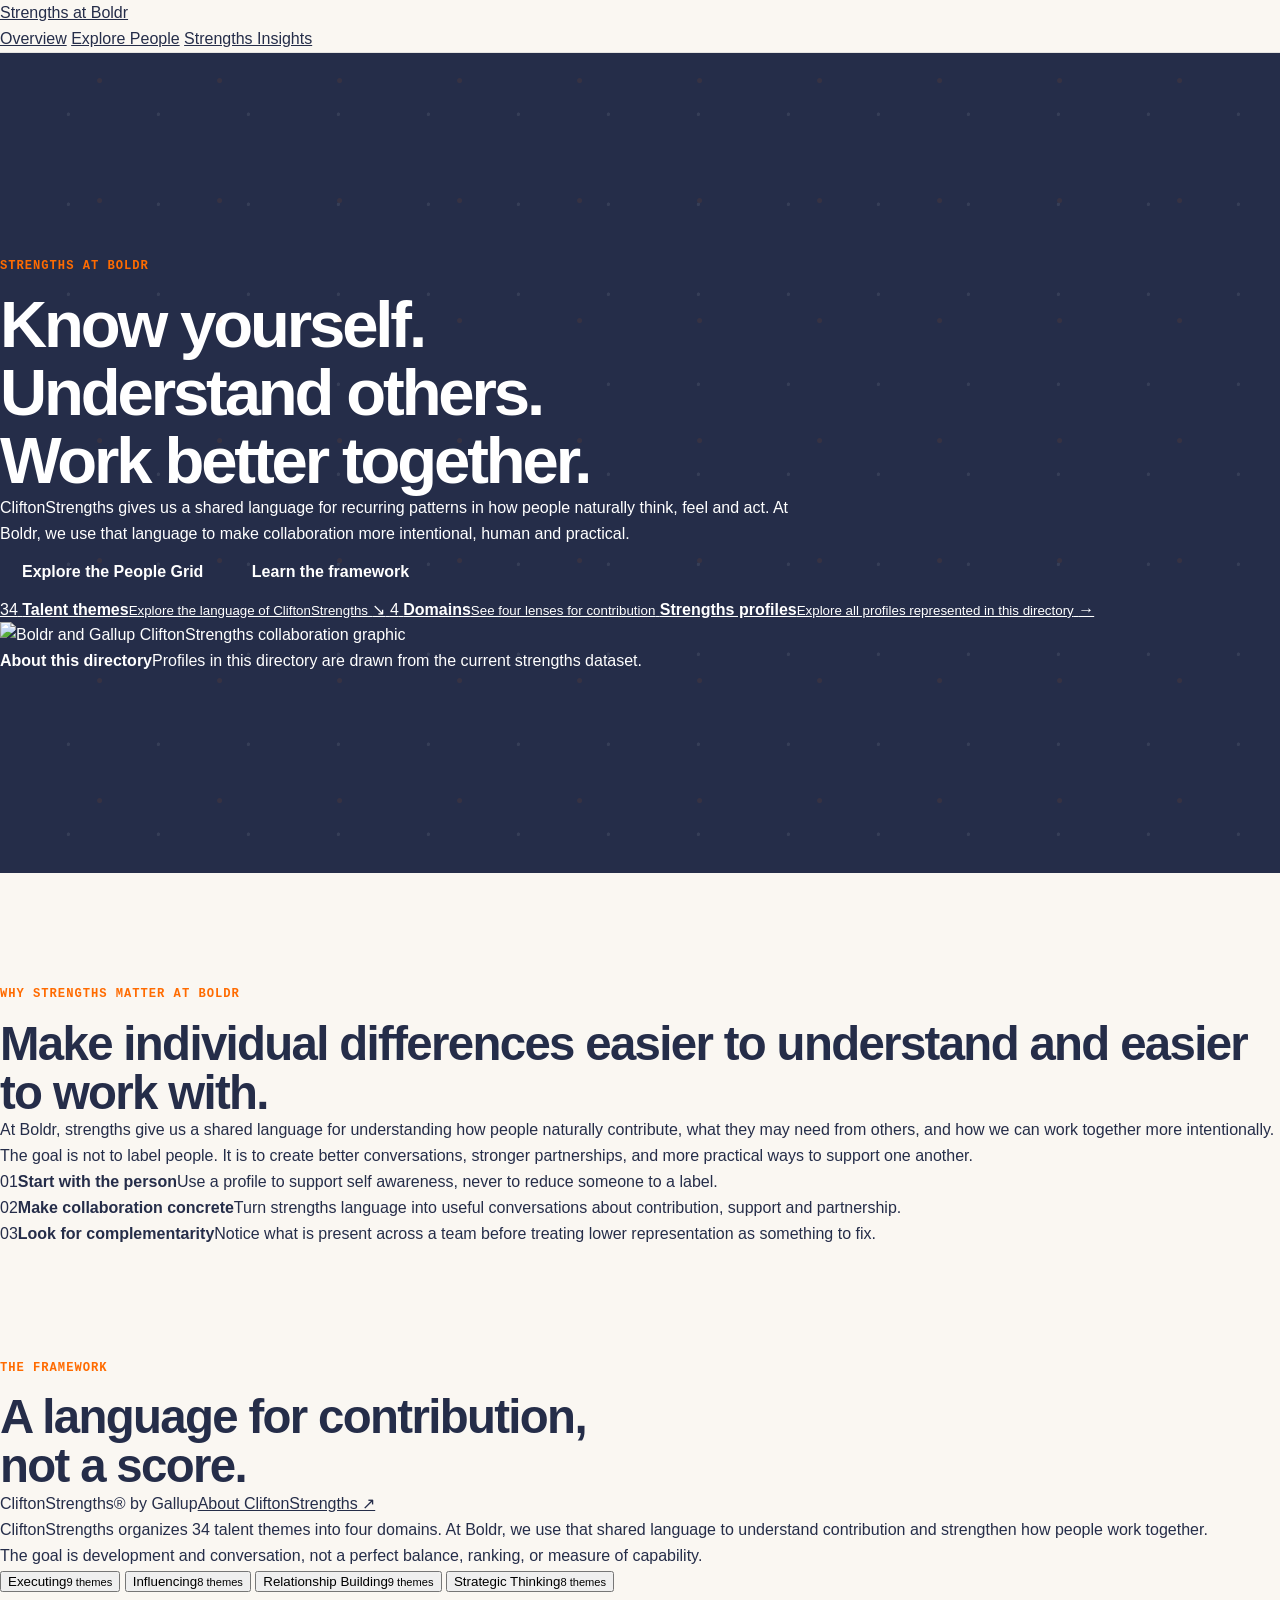
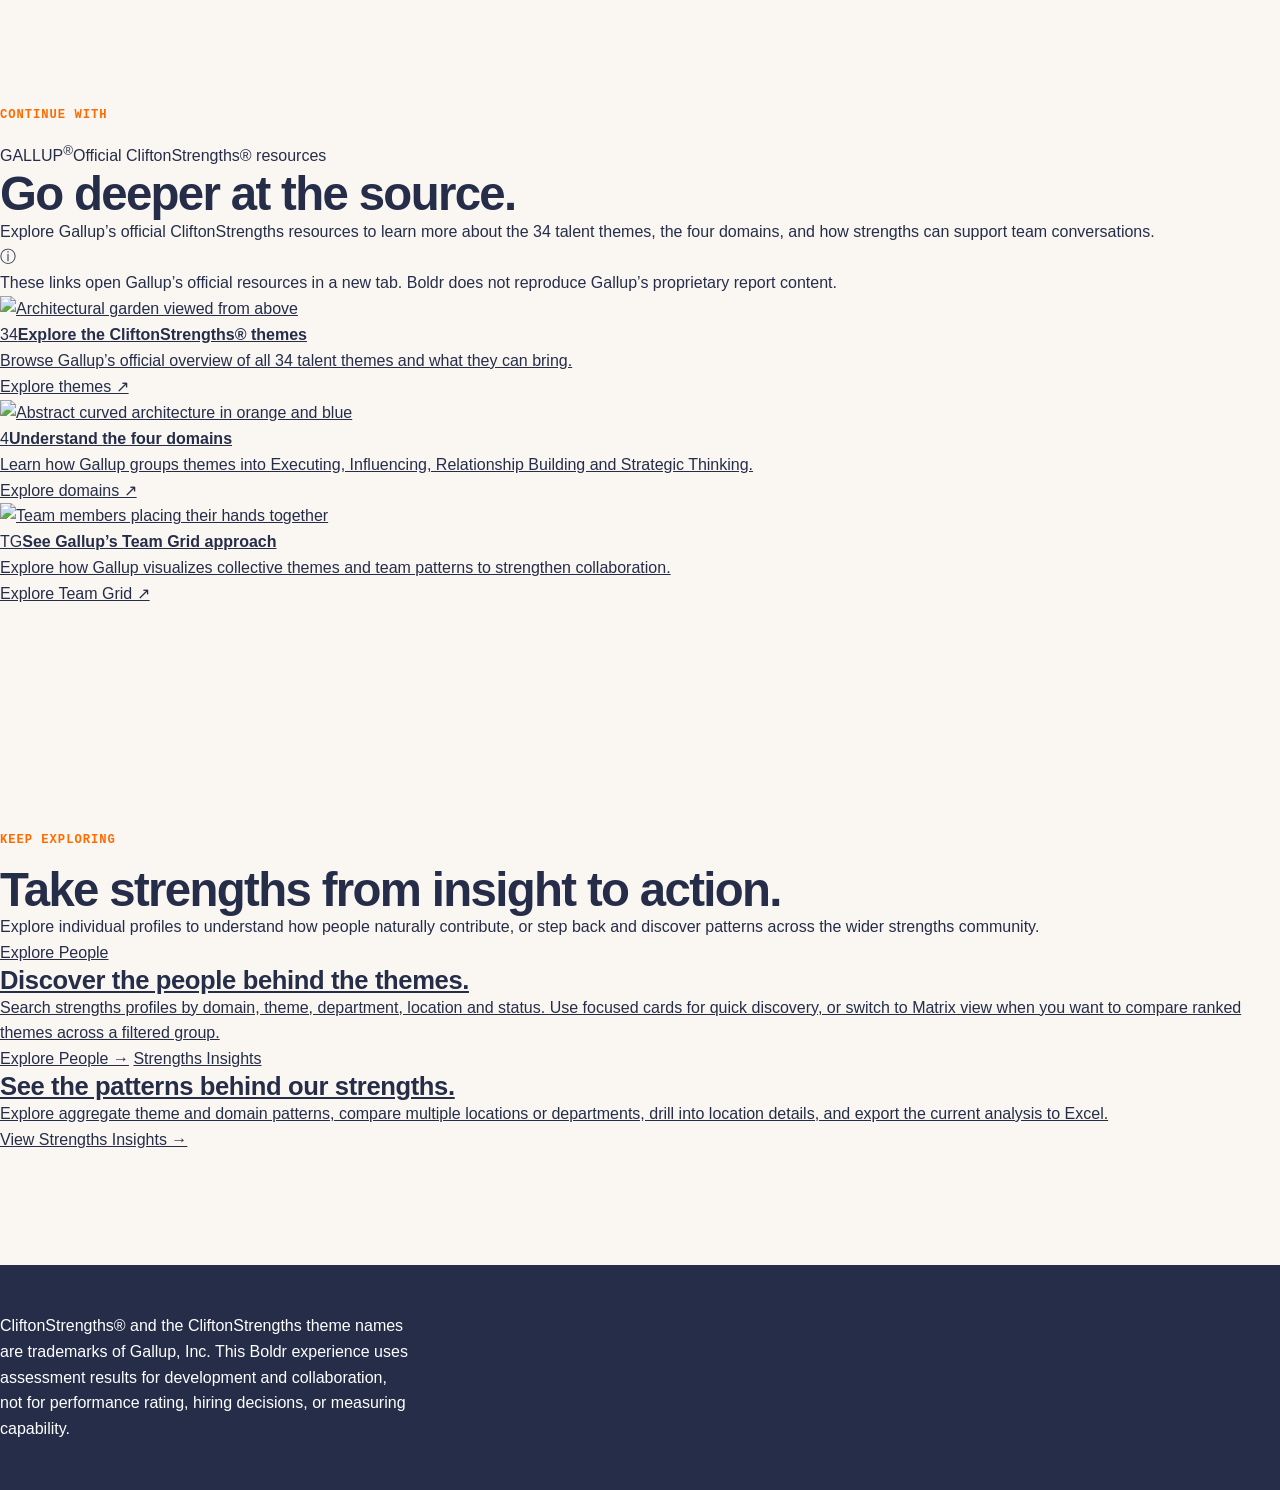
==== commit 53720419: "Add files via upload" ====
--- a/index.html
+++ b/index.html
@@ -3,74 +3,145 @@
 <head>
   <meta charset="utf-8">
   <meta name="viewport" content="width=device-width, initial-scale=1">
-  <meta name="description" content="Find the right People Success support, learning platform, mentorship opportunity, career resource, or leadership program.">
-  <title>People Success Hub | Boldr People Success</title>
-  <link rel="icon" href="assets/images/boldr-logo.png">
-  <link rel="preconnect" href="https://fonts.googleapis.com">
-  <link rel="preconnect" href="https://fonts.gstatic.com" crossorigin>
-  <link href="https://fonts.googleapis.com/css2?family=Inter:wght@400;500;600;700;800&family=Roboto+Mono:wght@500;600;700&display=swap" rel="stylesheet">
+  <meta name="description" content="Strengths at Boldr helps teammates understand how they naturally contribute and work better together using CliftonStrengths.">
+  <title>Strengths at Boldr</title>
   <link rel="stylesheet" href="assets/styles.css">
-  <script src="assets/script.js" defer></script>
+  <script src="assets/data.js"></script>
 </head>
-<body class="portal-page home-page">
-  <a class="skip-link" href="#main">Skip to content</a>
-  <header class="site-header" id="top">
-    <div class="nav-shell">
-      <a class="brand" href="index.html" aria-label="Boldr People Success home"><img src="assets/images/boldr-logo.png" alt="Boldr."></a>
-      <button class="nav-toggle" type="button" aria-expanded="false" aria-controls="site-nav"><span class="sr-only">Toggle navigation</span><span></span><span></span><span></span></button>
-      <nav id="site-nav" class="site-nav" aria-label="Primary navigation">
-        <a href="index.html" aria-current="page">Home</a>
-        <div class="nav-group">
-          <button class="nav-menu-button" type="button" aria-expanded="false" aria-haspopup="true"><span>Learning</span><span class="nav-chevron" aria-hidden="true"></span></button>
-          <div class="nav-dropdown" aria-label="Learning links">
-            <a href="learning.html#in-house-library"><strong>In-House Library</strong><span>Boldr foundations and internal learning</span></a>
-            <a href="learning.html#infosys"><strong>Infosys Springboard</strong><span>AI and professional learning</span></a>
-            <a href="learning.html#datacamp"><strong>DataCamp</strong><span>Technical capability building</span></a>
-            <a href="learning.html#juno"><strong>Juno</strong><span>Role-based learning and development</span></a>
-            <a href="learning.html#juno-career-growth"><strong>Career Growth</strong><span>Explore roles, capabilities, and next steps</span></a>
-          </div>
+<body>
+<header class="site-header">
+  <nav class="nav" aria-label="Primary navigation">
+    <a class="brand-lockup" href="index.html" aria-label="Strengths at Boldr home">
+      <span class="logo-viewport" aria-hidden="true"><img class="boldr-logo" src="assets/boldr-logo.png" alt=""></span>
+      <span class="brand-divider" aria-hidden="true"></span>
+      <span class="brand-product">Strengths at Boldr</span>
+    </a>
+    <div class="nav-links">
+      <a class="nav-link" data-nav href="index.html">Overview</a>
+      <a class="nav-link" data-nav href="grid.html">Explore People</a>
+      <a class="nav-link" data-nav href="insights.html">Strengths Insights</a>
+    </div>
+  </nav>
+</header>
+
+<main>
+  <section class="hero hero-v4 hero-v7">
+    <div class="shell hero-v4-grid hero-v7-grid">
+      <div class="hero-v4-copy">
+        <p class="eyebrow">Strengths at Boldr</p>
+        <h1>Know yourself.<br>Understand <span class="accent">others.</span><br>Work better together.</h1>
+        <p class="hero-copy">CliftonStrengths gives us a shared language for recurring patterns in how people naturally think, feel and act. At Boldr, we use that language to make collaboration more intentional, human and practical.</p>
+        <div class="hero-actions">
+          <a class="button orange" href="grid.html?status=Active#directoryResults">Explore the People Grid</a>
+          <a class="button framework-secondary" href="#framework">Learn the framework</a>
         </div>
-        <a href="mentorship.html">Mentorship</a>
-        <div class="nav-group">
-          <button class="nav-menu-button" type="button" aria-expanded="false" aria-haspopup="true"><span>Leadership</span><span class="nav-chevron" aria-hidden="true"></span></button>
-          <div class="nav-dropdown nav-dropdown-leadership" aria-label="Leadership program links">
-            <a href="leadership.html#aspiring-leaders"><strong>Aspiring Leaders</strong><span>Build leadership readiness</span></a>
-            <a href="leadership.html#strengths"><strong>Lead with Strengths</strong><span>Strengths-based development</span></a>
-            <a href="leadership.html#lead-with-impact"><strong>Lead with Impact</strong><span>Conscious leadership capability</span></a>
-            <a href="leadership.html#lead-coaching"><strong>L.E.A.D. Coaching</strong><span>Coaching and leadership practice</span></a>
-          </div>
+        <div class="hero-map" aria-label="Explore the strengths experience">
+          <a class="hero-map-card themes" href="#framework-themes">
+            <span class="hero-map-number">34</span>
+            <span class="hero-map-copy"><strong>Talent themes</strong><small>Explore the language of CliftonStrengths</small></span>
+            <span class="hero-map-arrow">↘</span>
+          </a>
+          <a class="hero-map-card domains" href="#domainTabs">
+            <span class="hero-map-number">4</span>
+            <span class="hero-map-copy"><strong>Domains</strong><small>See four lenses for contribution</small></span>
+            <span class="domain-mini-bars" aria-hidden="true"><i></i><i></i><i></i><i></i></span>
+          </a>
+          <a class="hero-map-card profiles" href="grid.html">
+            <span class="hero-map-number" id="profileCount"></span>
+            <span class="hero-map-copy"><strong>Strengths profiles</strong><small>Explore all profiles represented in this directory</small></span>
+            <span class="hero-map-arrow">→</span>
+          </a>
         </div>
-        <a class="nav-cta" href="office-hours.html">Get Support</a>
-      </nav>
+      </div>
+      <aside class="hero-collaboration" aria-label="Boldr and Gallup CliftonStrengths collaboration visual">
+        <div class="collaboration-art-shell collaboration-art-shell-v7">
+          <img src="assets/boldr-gallup-collaboration.png" alt="Boldr and Gallup CliftonStrengths collaboration graphic" loading="eager">
+        </div>
+        <div class="hero-scope-note"><strong>About this directory</strong><span id="heroDirectoryScope">Profiles in this directory are drawn from the current strengths dataset.</span></div>
+      </aside>
     </div>
-  </header>
-  <main id="main"><section class="hero section-dark portal-home-hero" id="home">
-<div class="hero-grid wrap">
-<div class="hero-copy reveal">
-<p class="eyebrow">People Success</p>
-<h1><span class="hero-line">Development Support,</span><span class="hero-line">Learning Platforms &amp;</span><span class="hero-line">Leadership Growth</span></h1>
-<p class="hero-lead">A practical guide to where team members can get support, build skills, and prepare for what comes next.</p>
-<p class="hero-note"><strong>Need support now?</strong> Start with Office Hours. <strong>Ready to grow?</strong> Choose the right learning path.</p>
-<div class="button-row"><a class="button button-primary" href="#finder">Find the right support</a><a class="button button-ghost" href="office-hours.html">View Office Hours</a></div>
-<div aria-label="Quick access to learning platforms" class="hero-quick-links"><span>Quick access</span><a href="https://boldrlearning.wixstudio.com/peopledevelopment/courselibrary" rel="noopener noreferrer" target="_blank">In-House Library ↗</a><a href="https://infyspringboard-ph.onwingspan.com/web/en/" rel="noopener noreferrer" target="_blank">Infosys Springboard ↗</a><a href="https://boldr.the-juno.com/" rel="noopener noreferrer" target="_blank">Juno ↗</a><a href="https://www.datacamp.com/" rel="noopener noreferrer" target="_blank">DataCamp ↗</a><a href="https://mently.boldrtech.com/l" rel="noopener noreferrer" target="_blank">Mently ↗</a></div>
-</div>
-<div aria-hidden="true" class="hero-art reveal"><div class="orbit orbit-one"></div><div class="orbit orbit-two"></div><img alt="" src="assets/images/growth-illustration.png"/></div>
-</div>
-</section><section class="finder-section" id="finder">
-<div class="wrap"><div class="finder-section-heading reveal"><p class="eyebrow">Start here</p><h2>What do you need help with?</h2><p>Choose a goal and we will point you to the right People Success resource.</p></div>
-<div class="next-step-finder reveal" id="next-step-finder"><div class="finder-intro"><p class="eyebrow">Quick finder</p><h3>What do you want to do today?</h3><p>Choose a goal and we will point you to the most relevant next step.</p></div>
-<div aria-label="Choose a development goal" class="finder-options" role="group"><button class="finder-option" data-resource="guidance" type="button">Get guidance</button><button class="finder-option" data-resource="learning" type="button">Start learning</button><button class="finder-option" data-resource="growth" type="button">Explore career growth</button><button class="finder-option" data-resource="mentorship" type="button">Find a mentor</button><button class="finder-option" data-resource="leadership" type="button">Explore leadership</button></div>
-<div aria-live="polite" class="finder-result" id="finder-result"><p>Select an option above to see your recommended next step.</p></div></div></div>
-</section><section class="section portal-directory" id="services"><div class="wrap">
-<div class="section-heading compact-heading reveal"><p class="eyebrow">People Success services</p><h2>Go straight to what you need</h2><p>Each area has one job: get you to the right resource without making you scroll through everything else.</p></div>
-<div class="portal-service-grid portal-service-grid-four">
-<a class="portal-service-card reveal" href="office-hours.html"><span>01</span><h3>Get Support</h3><p>Talk through a learning, career, platform, or development question in L&amp;D Office Hours.</p><strong>View Office Hours →</strong></a>
-<a class="portal-service-card reveal" href="learning.html"><span>02</span><h3>Learning &amp; Career Growth</h3><p>Use the In-House Library, Infosys Springboard, DataCamp, and Juno, including Juno Career Growth.</p><strong>Explore Learning →</strong></a>
-<a class="portal-service-card reveal" href="mentorship.html"><span>03</span><h3>Mentorship</h3><p>Find a mentor, explore expertise, and book sessions through Mently.</p><strong>Explore Mentorship →</strong></a>
-<a class="portal-service-card reveal" href="leadership.html"><span>04</span><h3>Leadership</h3><p>Explore Aspiring Leaders, Lead with Strengths, Lead with Impact, and L.E.A.D.</p><strong>Explore Leadership →</strong></a>
-</div>
-<div class="portal-fallback reveal"><div><p class="eyebrow">Not sure where to start?</p><h3>Bring the question to Office Hours.</h3><p>People Success can help you map your need to the right platform or program.</p></div><a class="button button-primary" href="office-hours.html">View Office Hours</a></div>
-</div></section></main>
-<footer class="site-footer"><div class="wrap footer-grid"><div><img src="assets/images/boldr-logo.png" alt="Boldr."><p>People Success<br>Development Support, Learning Platforms &amp; Leadership Growth</p></div><div><p class="footer-label">Website</p><a href="https://www.boldrimpact.com" target="_blank" rel="noopener">www.boldrimpact.com</a></div><div><p class="footer-label">Need help?</p><a href="mailto:boldrlearning@boldrimpact.com">boldrlearning@boldrimpact.com</a></div><div><p>© 2026 Boldr. People Success Services.</p><a href="index.html">Return Home →</a></div></div></footer>
-<div class="lightbox" id="image-lightbox" hidden><div class="lightbox-backdrop" data-lightbox-close="true"></div><div class="lightbox-dialog" role="dialog" aria-modal="true" aria-label="Expanded image preview"><button class="lightbox-close" type="button" aria-label="Close expanded image preview">×</button><img id="lightbox-image" src="" alt=""></div></div>
-</body></html>
+  </section>
+
+  <section class="section compact">
+    <div class="shell why-panel expressive-panel">
+      <p class="eyebrow light-eyebrow">Why strengths matter at Boldr</p>
+      <h2>Make individual differences easier to understand and easier to work with.</h2>
+      <p>At Boldr, strengths give us a shared language for understanding how people naturally contribute, what they may need from others, and how we can work together more intentionally. The goal is not to label people. It is to create better conversations, stronger partnerships, and more practical ways to support one another.</p>
+      <div class="principles">
+        <div class="principle"><span class="principle-no">01</span><strong>Start with the person</strong><span>Use a profile to support self awareness, never to reduce someone to a label.</span></div>
+        <div class="principle"><span class="principle-no">02</span><strong>Make collaboration concrete</strong><span>Turn strengths language into useful conversations about contribution, support and partnership.</span></div>
+        <div class="principle"><span class="principle-no">03</span><strong>Look for complementarity</strong><span>Notice what is present across a team before treating lower representation as something to fix.</span></div>
+      </div>
+    </div>
+  </section>
+
+  <section class="framework-stage framework-v4 framework-v7" id="framework">
+    <div class="shell">
+      <div class="framework-stage-intro">
+        <div>
+          <p class="eyebrow light-eyebrow">The framework</p>
+          <h2>A language for contribution,<br><span>not a score.</span></h2>
+        </div>
+        <div class="framework-stage-copy">
+          <div class="framework-source-line"><span>CliftonStrengths® by Gallup</span><a href="https://www.gallup.com/cliftonstrengths/en/253715/home.aspx" target="_blank" rel="noopener">About CliftonStrengths ↗</a></div>
+          <p>CliftonStrengths organizes 34 talent themes into four domains. At Boldr, we use that shared language to understand contribution and strengthen how people work together.</p>
+          <p class="framework-stage-note">The goal is development and conversation, not a perfect balance, ranking, or measure of capability.</p>
+        </div>
+      </div>
+      <div class="domain-explorer" id="framework-themes">
+        <div class="domain-tabs" id="domainTabs" aria-label="CliftonStrengths domains">
+          <button class="domain-tab executing is-active" type="button" aria-pressed="true" data-domain="Executing"><span>Executing</span><small>9 themes</small></button>
+          <button class="domain-tab influencing" type="button" aria-pressed="false" data-domain="Influencing"><span>Influencing</span><small>8 themes</small></button>
+          <button class="domain-tab relationship" type="button" aria-pressed="false" data-domain="Relationship Building"><span>Relationship Building</span><small>9 themes</small></button>
+          <button class="domain-tab strategic" type="button" aria-pressed="false" data-domain="Strategic Thinking"><span>Strategic Thinking</span><small>8 themes</small></button>
+        </div>
+        <div class="domain-detail domain-detail-v7" id="domainDetail" aria-live="polite"></div>
+      </div>
+    </div>
+  </section>
+
+  <section class="section gallup-learning-section gallup-learning-v4" id="gallup-resources">
+    <div class="shell">
+      <div class="gallup-resource-header">
+        <div>
+          <p class="eyebrow">Continue with</p>
+          <div class="gallup-brand-plate gallup-brand-plate-featured" aria-label="Gallup official CliftonStrengths resources"><span class="gallup-wordmark">GALLUP<sup>®</sup></span><span class="brand-plate-divider"></span><span>Official CliftonStrengths® resources</span></div>
+          <h2 class="source-title">Go deeper at <span>the source.</span></h2>
+        </div>
+        <div class="gallup-resource-intro">
+          <p>Explore Gallup’s official CliftonStrengths resources to learn more about the 34 talent themes, the four domains, and how strengths can support team conversations.</p>
+          <div class="resource-disclaimer"><span aria-hidden="true">ⓘ</span><p>These links open Gallup’s official resources in a new tab. Boldr does not reproduce Gallup’s proprietary report content.</p></div>
+        </div>
+      </div>
+      <div class="resource-grid resource-grid-v4">
+        <a class="resource-card resource-card-v4" href="https://www.gallup.com/cliftonstrengths/en/253715/home.aspx" target="_blank" rel="noopener">
+          <img class="resource-card-image" src="assets/gallup-themes-visual.jpg" alt="Architectural garden viewed from above">
+          <div class="resource-card-body"><span class="resource-number soft-purple">34</span><strong>Explore the CliftonStrengths® themes</strong><p>Browse Gallup’s official overview of all 34 talent themes and what they can bring.</p><span class="resource-link">Explore themes ↗</span></div>
+        </a>
+        <a class="resource-card resource-card-v4" href="https://www.gallup.com/cliftonstrengths/en/253736/cliftonstrengths-domains.aspx" target="_blank" rel="noopener">
+          <img class="resource-card-image" src="assets/gallup-domains-visual.jpg" alt="Abstract curved architecture in orange and blue">
+          <div class="resource-card-body"><span class="resource-number soft-orange">4</span><strong>Understand the four domains</strong><p>Learn how Gallup groups themes into Executing, Influencing, Relationship Building and Strategic Thinking.</p><span class="resource-link">Explore domains ↗</span></div>
+        </a>
+        <a class="resource-card resource-card-v4" href="https://www.gallup.com/cliftonstrengths/en/658739/team-grid.aspx" target="_blank" rel="noopener">
+          <img class="resource-card-image" src="assets/gallup-team-grid-visual.jpg" alt="Team members placing their hands together">
+          <div class="resource-card-body"><span class="resource-number soft-blue">TG</span><strong>See Gallup’s Team Grid approach</strong><p>Explore how Gallup visualizes collective themes and team patterns to strengthen collaboration.</p><span class="resource-link">Explore Team Grid ↗</span></div>
+        </a>
+      </div>
+    </div>
+  </section>
+
+  <section class="section compact continuation-section">
+    <div class="shell continuation-shell">
+      <div class="continuation-intro"><p class="eyebrow">Keep exploring</p><h2>Take strengths from insight to action.</h2><p>Explore individual profiles to understand how people naturally contribute, or step back and discover patterns across the wider strengths community.</p></div>
+      <div class="continuation-grid">
+        <a class="continuation-card people-path" href="grid.html?status=Active#directoryResults"><span class="continuation-kicker">Explore People</span><h3>Discover the people behind the themes.</h3><p>Search strengths profiles by domain, theme, department, location and status. Use focused cards for quick discovery, or switch to Matrix view when you want to compare ranked themes across a filtered group.</p><span class="continuation-link">Explore People →</span></a>
+        <a class="continuation-card insight-path" href="insights.html"><span class="continuation-kicker">Strengths Insights</span><h3>See the patterns behind our strengths.</h3><p>Explore aggregate theme and domain patterns, compare multiple locations or departments, drill into location details, and export the current analysis to Excel.</p><span class="continuation-link">View Strengths Insights →</span><span class="continuation-bars" aria-hidden="true"><i></i><i></i><i></i><i></i></span></a>
+      </div>
+    </div>
+  </section>
+</main>
+<footer class="site-footer"><div class="shell footer-grid single-footer"><div class="footer-note">CliftonStrengths® and the CliftonStrengths theme names are trademarks of Gallup, Inc. This Boldr experience uses assessment results for development and collaboration, not for performance rating, hiring decisions, or measuring capability.</div></div></footer>
+<script src="assets/common.js"></script>
+<script src="assets/home.js"></script>
+</body>
+</html>
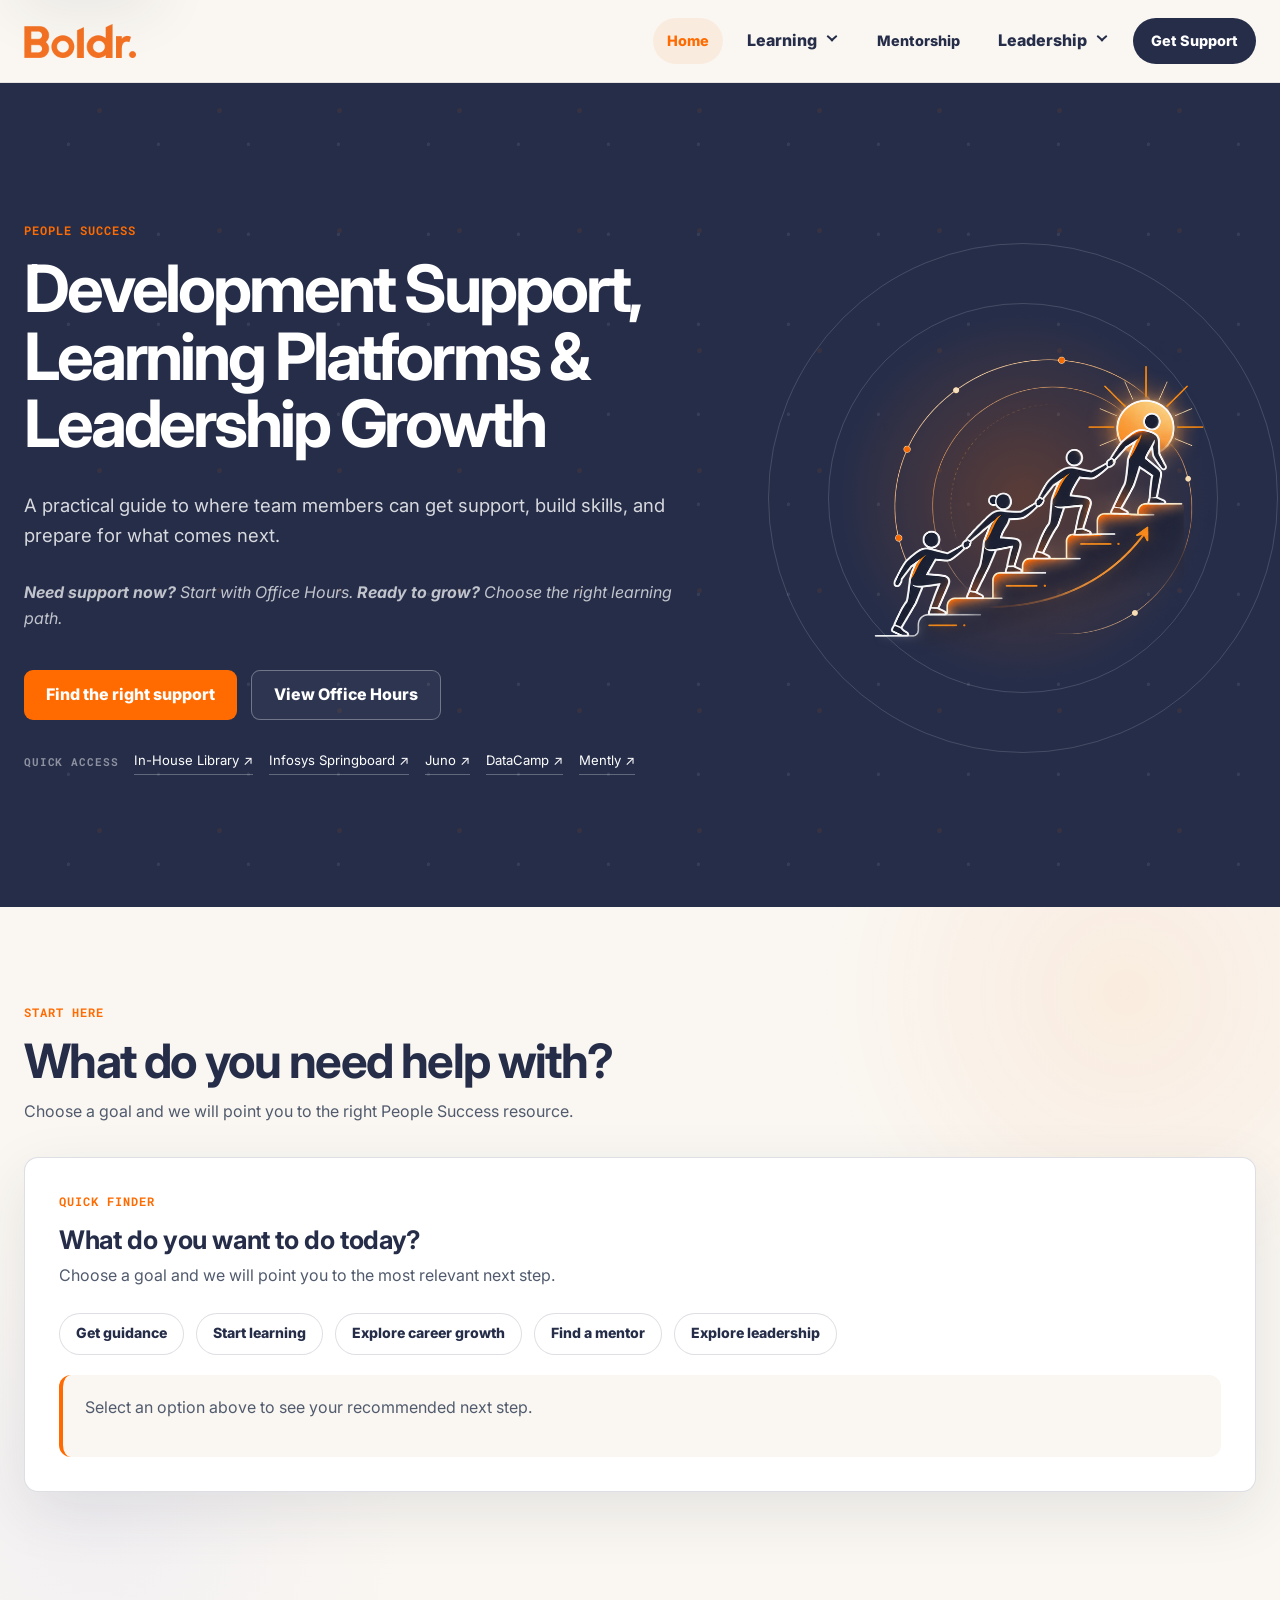
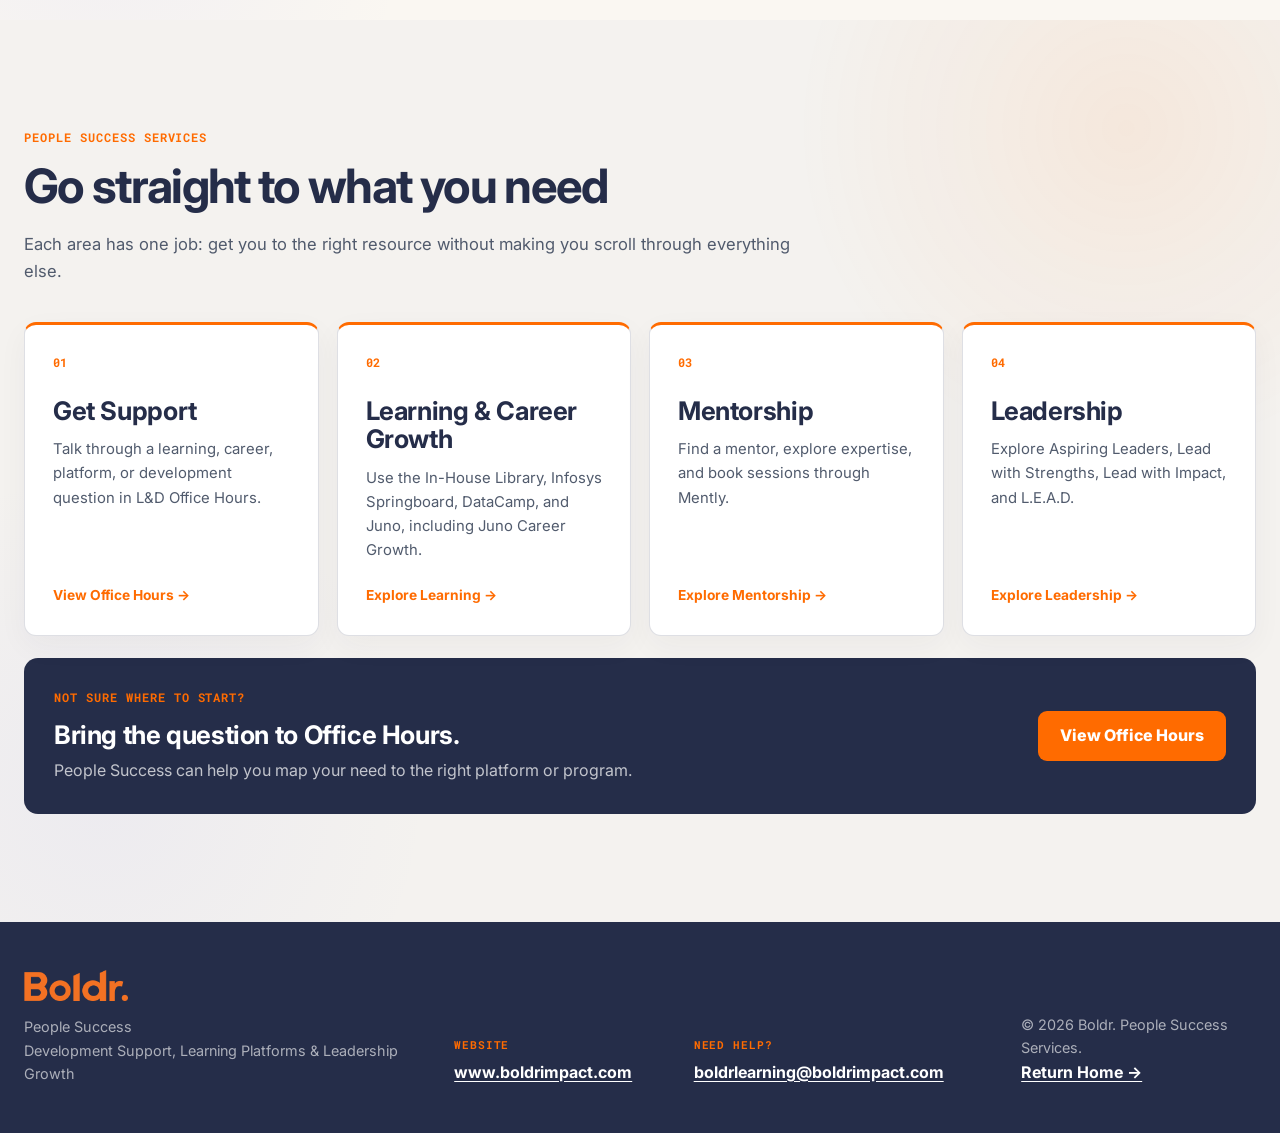
==== commit 636535ff: "Add files via upload" ====
--- a/index.html
+++ b/index.html
@@ -3,145 +3,74 @@
 <head>
   <meta charset="utf-8">
   <meta name="viewport" content="width=device-width, initial-scale=1">
-  <meta name="description" content="Strengths at Boldr helps teammates understand how they naturally contribute and work better together using CliftonStrengths.">
-  <title>Strengths at Boldr</title>
+  <meta name="description" content="Find the right People Success support, learning platform, mentorship opportunity, career resource, or leadership program.">
+  <title>People Success Hub | Boldr People Success</title>
+  <link rel="icon" href="assets/images/boldr-logo.png">
+  <link rel="preconnect" href="https://fonts.googleapis.com">
+  <link rel="preconnect" href="https://fonts.gstatic.com" crossorigin>
+  <link href="https://fonts.googleapis.com/css2?family=Inter:wght@400;500;600;700;800&family=Roboto+Mono:wght@500;600;700&display=swap" rel="stylesheet">
   <link rel="stylesheet" href="assets/styles.css">
-  <script src="assets/data.js"></script>
+  <script src="assets/script.js" defer></script>
 </head>
-<body>
-<header class="site-header">
-  <nav class="nav" aria-label="Primary navigation">
-    <a class="brand-lockup" href="index.html" aria-label="Strengths at Boldr home">
-      <span class="logo-viewport" aria-hidden="true"><img class="boldr-logo" src="assets/boldr-logo.png" alt=""></span>
-      <span class="brand-divider" aria-hidden="true"></span>
-      <span class="brand-product">Strengths at Boldr</span>
-    </a>
-    <div class="nav-links">
-      <a class="nav-link" data-nav href="index.html">Overview</a>
-      <a class="nav-link" data-nav href="grid.html">Explore People</a>
-      <a class="nav-link" data-nav href="insights.html">Strengths Insights</a>
+<body class="portal-page home-page">
+  <a class="skip-link" href="#main">Skip to content</a>
+  <header class="site-header" id="top">
+    <div class="nav-shell">
+      <a class="brand" href="index.html" aria-label="Boldr People Success home"><img src="assets/images/boldr-logo.png" alt="Boldr."></a>
+      <button class="nav-toggle" type="button" aria-expanded="false" aria-controls="site-nav"><span class="sr-only">Toggle navigation</span><span></span><span></span><span></span></button>
+      <nav id="site-nav" class="site-nav" aria-label="Primary navigation">
+        <a href="index.html" aria-current="page">Home</a>
+        <div class="nav-group">
+          <button class="nav-menu-button" type="button" aria-expanded="false" aria-haspopup="true"><span>Learning</span><span class="nav-chevron" aria-hidden="true"></span></button>
+          <div class="nav-dropdown" aria-label="Learning links">
+            <a href="learning.html#in-house-library"><strong>In-House Library</strong><span>Boldr foundations and internal learning</span></a>
+            <a href="learning.html#infosys"><strong>Infosys Springboard</strong><span>AI and professional learning</span></a>
+            <a href="learning.html#datacamp"><strong>DataCamp</strong><span>Technical capability building</span></a>
+            <a href="learning.html#juno"><strong>Juno</strong><span>Role-based learning and development</span></a>
+            <a href="learning.html#juno-career-growth"><strong>Career Growth</strong><span>Explore roles, capabilities, and next steps</span></a>
+          </div>
+        </div>
+        <a href="mentorship.html">Mentorship</a>
+        <div class="nav-group">
+          <button class="nav-menu-button" type="button" aria-expanded="false" aria-haspopup="true"><span>Leadership</span><span class="nav-chevron" aria-hidden="true"></span></button>
+          <div class="nav-dropdown nav-dropdown-leadership" aria-label="Leadership program links">
+            <a href="leadership.html#aspiring-leaders"><strong>Aspiring Leaders</strong><span>Build leadership readiness</span></a>
+            <a href="leadership.html#strengths"><strong>Lead with Strengths</strong><span>Strengths-based development</span></a>
+            <a href="leadership.html#lead-with-impact"><strong>Lead with Impact</strong><span>Conscious leadership capability</span></a>
+            <a href="leadership.html#lead-coaching"><strong>L.E.A.D. Coaching</strong><span>Coaching and leadership practice</span></a>
+          </div>
+        </div>
+        <a class="nav-cta" href="office-hours.html">Get Support</a>
+      </nav>
     </div>
-  </nav>
-</header>
-
-<main>
-  <section class="hero hero-v4 hero-v7">
-    <div class="shell hero-v4-grid hero-v7-grid">
-      <div class="hero-v4-copy">
-        <p class="eyebrow">Strengths at Boldr</p>
-        <h1>Know yourself.<br>Understand <span class="accent">others.</span><br>Work better together.</h1>
-        <p class="hero-copy">CliftonStrengths gives us a shared language for recurring patterns in how people naturally think, feel and act. At Boldr, we use that language to make collaboration more intentional, human and practical.</p>
-        <div class="hero-actions">
-          <a class="button orange" href="grid.html?status=Active#directoryResults">Explore the People Grid</a>
-          <a class="button framework-secondary" href="#framework">Learn the framework</a>
-        </div>
-        <div class="hero-map" aria-label="Explore the strengths experience">
-          <a class="hero-map-card themes" href="#framework-themes">
-            <span class="hero-map-number">34</span>
-            <span class="hero-map-copy"><strong>Talent themes</strong><small>Explore the language of CliftonStrengths</small></span>
-            <span class="hero-map-arrow">↘</span>
-          </a>
-          <a class="hero-map-card domains" href="#domainTabs">
-            <span class="hero-map-number">4</span>
-            <span class="hero-map-copy"><strong>Domains</strong><small>See four lenses for contribution</small></span>
-            <span class="domain-mini-bars" aria-hidden="true"><i></i><i></i><i></i><i></i></span>
-          </a>
-          <a class="hero-map-card profiles" href="grid.html">
-            <span class="hero-map-number" id="profileCount"></span>
-            <span class="hero-map-copy"><strong>Strengths profiles</strong><small>Explore all profiles represented in this directory</small></span>
-            <span class="hero-map-arrow">→</span>
-          </a>
-        </div>
-      </div>
-      <aside class="hero-collaboration" aria-label="Boldr and Gallup CliftonStrengths collaboration visual">
-        <div class="collaboration-art-shell collaboration-art-shell-v7">
-          <img src="assets/boldr-gallup-collaboration.png" alt="Boldr and Gallup CliftonStrengths collaboration graphic" loading="eager">
-        </div>
-        <div class="hero-scope-note"><strong>About this directory</strong><span id="heroDirectoryScope">Profiles in this directory are drawn from the current strengths dataset.</span></div>
-      </aside>
-    </div>
-  </section>
-
-  <section class="section compact">
-    <div class="shell why-panel expressive-panel">
-      <p class="eyebrow light-eyebrow">Why strengths matter at Boldr</p>
-      <h2>Make individual differences easier to understand and easier to work with.</h2>
-      <p>At Boldr, strengths give us a shared language for understanding how people naturally contribute, what they may need from others, and how we can work together more intentionally. The goal is not to label people. It is to create better conversations, stronger partnerships, and more practical ways to support one another.</p>
-      <div class="principles">
-        <div class="principle"><span class="principle-no">01</span><strong>Start with the person</strong><span>Use a profile to support self awareness, never to reduce someone to a label.</span></div>
-        <div class="principle"><span class="principle-no">02</span><strong>Make collaboration concrete</strong><span>Turn strengths language into useful conversations about contribution, support and partnership.</span></div>
-        <div class="principle"><span class="principle-no">03</span><strong>Look for complementarity</strong><span>Notice what is present across a team before treating lower representation as something to fix.</span></div>
-      </div>
-    </div>
-  </section>
-
-  <section class="framework-stage framework-v4 framework-v7" id="framework">
-    <div class="shell">
-      <div class="framework-stage-intro">
-        <div>
-          <p class="eyebrow light-eyebrow">The framework</p>
-          <h2>A language for contribution,<br><span>not a score.</span></h2>
-        </div>
-        <div class="framework-stage-copy">
-          <div class="framework-source-line"><span>CliftonStrengths® by Gallup</span><a href="https://www.gallup.com/cliftonstrengths/en/253715/home.aspx" target="_blank" rel="noopener">About CliftonStrengths ↗</a></div>
-          <p>CliftonStrengths organizes 34 talent themes into four domains. At Boldr, we use that shared language to understand contribution and strengthen how people work together.</p>
-          <p class="framework-stage-note">The goal is development and conversation, not a perfect balance, ranking, or measure of capability.</p>
-        </div>
-      </div>
-      <div class="domain-explorer" id="framework-themes">
-        <div class="domain-tabs" id="domainTabs" aria-label="CliftonStrengths domains">
-          <button class="domain-tab executing is-active" type="button" aria-pressed="true" data-domain="Executing"><span>Executing</span><small>9 themes</small></button>
-          <button class="domain-tab influencing" type="button" aria-pressed="false" data-domain="Influencing"><span>Influencing</span><small>8 themes</small></button>
-          <button class="domain-tab relationship" type="button" aria-pressed="false" data-domain="Relationship Building"><span>Relationship Building</span><small>9 themes</small></button>
-          <button class="domain-tab strategic" type="button" aria-pressed="false" data-domain="Strategic Thinking"><span>Strategic Thinking</span><small>8 themes</small></button>
-        </div>
-        <div class="domain-detail domain-detail-v7" id="domainDetail" aria-live="polite"></div>
-      </div>
-    </div>
-  </section>
-
-  <section class="section gallup-learning-section gallup-learning-v4" id="gallup-resources">
-    <div class="shell">
-      <div class="gallup-resource-header">
-        <div>
-          <p class="eyebrow">Continue with</p>
-          <div class="gallup-brand-plate gallup-brand-plate-featured" aria-label="Gallup official CliftonStrengths resources"><span class="gallup-wordmark">GALLUP<sup>®</sup></span><span class="brand-plate-divider"></span><span>Official CliftonStrengths® resources</span></div>
-          <h2 class="source-title">Go deeper at <span>the source.</span></h2>
-        </div>
-        <div class="gallup-resource-intro">
-          <p>Explore Gallup’s official CliftonStrengths resources to learn more about the 34 talent themes, the four domains, and how strengths can support team conversations.</p>
-          <div class="resource-disclaimer"><span aria-hidden="true">ⓘ</span><p>These links open Gallup’s official resources in a new tab. Boldr does not reproduce Gallup’s proprietary report content.</p></div>
-        </div>
-      </div>
-      <div class="resource-grid resource-grid-v4">
-        <a class="resource-card resource-card-v4" href="https://www.gallup.com/cliftonstrengths/en/253715/home.aspx" target="_blank" rel="noopener">
-          <img class="resource-card-image" src="assets/gallup-themes-visual.jpg" alt="Architectural garden viewed from above">
-          <div class="resource-card-body"><span class="resource-number soft-purple">34</span><strong>Explore the CliftonStrengths® themes</strong><p>Browse Gallup’s official overview of all 34 talent themes and what they can bring.</p><span class="resource-link">Explore themes ↗</span></div>
-        </a>
-        <a class="resource-card resource-card-v4" href="https://www.gallup.com/cliftonstrengths/en/253736/cliftonstrengths-domains.aspx" target="_blank" rel="noopener">
-          <img class="resource-card-image" src="assets/gallup-domains-visual.jpg" alt="Abstract curved architecture in orange and blue">
-          <div class="resource-card-body"><span class="resource-number soft-orange">4</span><strong>Understand the four domains</strong><p>Learn how Gallup groups themes into Executing, Influencing, Relationship Building and Strategic Thinking.</p><span class="resource-link">Explore domains ↗</span></div>
-        </a>
-        <a class="resource-card resource-card-v4" href="https://www.gallup.com/cliftonstrengths/en/658739/team-grid.aspx" target="_blank" rel="noopener">
-          <img class="resource-card-image" src="assets/gallup-team-grid-visual.jpg" alt="Team members placing their hands together">
-          <div class="resource-card-body"><span class="resource-number soft-blue">TG</span><strong>See Gallup’s Team Grid approach</strong><p>Explore how Gallup visualizes collective themes and team patterns to strengthen collaboration.</p><span class="resource-link">Explore Team Grid ↗</span></div>
-        </a>
-      </div>
-    </div>
-  </section>
-
-  <section class="section compact continuation-section">
-    <div class="shell continuation-shell">
-      <div class="continuation-intro"><p class="eyebrow">Keep exploring</p><h2>Take strengths from insight to action.</h2><p>Explore individual profiles to understand how people naturally contribute, or step back and discover patterns across the wider strengths community.</p></div>
-      <div class="continuation-grid">
-        <a class="continuation-card people-path" href="grid.html?status=Active#directoryResults"><span class="continuation-kicker">Explore People</span><h3>Discover the people behind the themes.</h3><p>Search strengths profiles by domain, theme, department, location and status. Use focused cards for quick discovery, or switch to Matrix view when you want to compare ranked themes across a filtered group.</p><span class="continuation-link">Explore People →</span></a>
-        <a class="continuation-card insight-path" href="insights.html"><span class="continuation-kicker">Strengths Insights</span><h3>See the patterns behind our strengths.</h3><p>Explore aggregate theme and domain patterns, compare multiple locations or departments, drill into location details, and export the current analysis to Excel.</p><span class="continuation-link">View Strengths Insights →</span><span class="continuation-bars" aria-hidden="true"><i></i><i></i><i></i><i></i></span></a>
-      </div>
-    </div>
-  </section>
-</main>
-<footer class="site-footer"><div class="shell footer-grid single-footer"><div class="footer-note">CliftonStrengths® and the CliftonStrengths theme names are trademarks of Gallup, Inc. This Boldr experience uses assessment results for development and collaboration, not for performance rating, hiring decisions, or measuring capability.</div></div></footer>
-<script src="assets/common.js"></script>
-<script src="assets/home.js"></script>
-</body>
-</html>
+  </header>
+  <main id="main"><section class="hero section-dark portal-home-hero" id="home">
+<div class="hero-grid wrap">
+<div class="hero-copy reveal">
+<p class="eyebrow">People Success</p>
+<h1><span class="hero-line">Development Support,</span><span class="hero-line">Learning Platforms &amp;</span><span class="hero-line">Leadership Growth</span></h1>
+<p class="hero-lead">A practical guide to where team members can get support, build skills, and prepare for what comes next.</p>
+<p class="hero-note"><strong>Need support now?</strong> Start with Office Hours. <strong>Ready to grow?</strong> Choose the right learning path.</p>
+<div class="button-row"><a class="button button-primary" href="#finder">Find the right support</a><a class="button button-ghost" href="office-hours.html">View Office Hours</a></div>
+<div aria-label="Quick access to learning platforms" class="hero-quick-links"><span>Quick access</span><a href="https://boldrlearning.wixstudio.com/peopledevelopment/courselibrary" rel="noopener noreferrer" target="_blank">In-House Library ↗</a><a href="https://infyspringboard-ph.onwingspan.com/web/en/" rel="noopener noreferrer" target="_blank">Infosys Springboard ↗</a><a href="https://boldr.the-juno.com/" rel="noopener noreferrer" target="_blank">Juno ↗</a><a href="https://www.datacamp.com/" rel="noopener noreferrer" target="_blank">DataCamp ↗</a><a href="https://mently.boldrtech.com/l" rel="noopener noreferrer" target="_blank">Mently ↗</a></div>
+</div>
+<div aria-hidden="true" class="hero-art reveal"><div class="orbit orbit-one"></div><div class="orbit orbit-two"></div><img alt="" src="assets/images/growth-illustration.png"/></div>
+</div>
+</section><section class="finder-section" id="finder">
+<div class="wrap"><div class="finder-section-heading reveal"><p class="eyebrow">Start here</p><h2>What do you need help with?</h2><p>Choose a goal and we will point you to the right People Success resource.</p></div>
+<div class="next-step-finder reveal" id="next-step-finder"><div class="finder-intro"><p class="eyebrow">Quick finder</p><h3>What do you want to do today?</h3><p>Choose a goal and we will point you to the most relevant next step.</p></div>
+<div aria-label="Choose a development goal" class="finder-options" role="group"><button class="finder-option" data-resource="guidance" type="button">Get guidance</button><button class="finder-option" data-resource="learning" type="button">Start learning</button><button class="finder-option" data-resource="growth" type="button">Explore career growth</button><button class="finder-option" data-resource="mentorship" type="button">Find a mentor</button><button class="finder-option" data-resource="leadership" type="button">Explore leadership</button></div>
+<div aria-live="polite" class="finder-result" id="finder-result"><p>Select an option above to see your recommended next step.</p></div></div></div>
+</section><section class="section portal-directory" id="services"><div class="wrap">
+<div class="section-heading compact-heading reveal"><p class="eyebrow">People Success services</p><h2>Go straight to what you need</h2><p>Each area has one job: get you to the right resource without making you scroll through everything else.</p></div>
+<div class="portal-service-grid portal-service-grid-four">
+<a class="portal-service-card reveal" href="office-hours.html"><span>01</span><h3>Get Support</h3><p>Talk through a learning, career, platform, or development question in L&amp;D Office Hours.</p><strong>View Office Hours →</strong></a>
+<a class="portal-service-card reveal" href="learning.html"><span>02</span><h3>Learning &amp; Career Growth</h3><p>Use the In-House Library, Infosys Springboard, DataCamp, and Juno, including Juno Career Growth.</p><strong>Explore Learning →</strong></a>
+<a class="portal-service-card reveal" href="mentorship.html"><span>03</span><h3>Mentorship</h3><p>Find a mentor, explore expertise, and book sessions through Mently.</p><strong>Explore Mentorship →</strong></a>
+<a class="portal-service-card reveal" href="leadership.html"><span>04</span><h3>Leadership</h3><p>Explore Aspiring Leaders, Lead with Strengths, Lead with Impact, and L.E.A.D.</p><strong>Explore Leadership →</strong></a>
+</div>
+<div class="portal-fallback reveal"><div><p class="eyebrow">Not sure where to start?</p><h3>Bring the question to Office Hours.</h3><p>People Success can help you map your need to the right platform or program.</p></div><a class="button button-primary" href="office-hours.html">View Office Hours</a></div>
+</div></section></main>
+<footer class="site-footer"><div class="wrap footer-grid"><div><img src="assets/images/boldr-logo.png" alt="Boldr."><p>People Success<br>Development Support, Learning Platforms &amp; Leadership Growth</p></div><div><p class="footer-label">Website</p><a href="https://www.boldrimpact.com" target="_blank" rel="noopener">www.boldrimpact.com</a></div><div><p class="footer-label">Need help?</p><a href="mailto:boldrlearning@boldrimpact.com">boldrlearning@boldrimpact.com</a></div><div><p>© 2026 Boldr. People Success Services.</p><a href="index.html">Return Home →</a></div></div></footer>
+<div class="lightbox" id="image-lightbox" hidden><div class="lightbox-backdrop" data-lightbox-close="true"></div><div class="lightbox-dialog" role="dialog" aria-modal="true" aria-label="Expanded image preview"><button class="lightbox-close" type="button" aria-label="Close expanded image preview">×</button><img id="lightbox-image" src="" alt=""></div></div>
+</body></html>
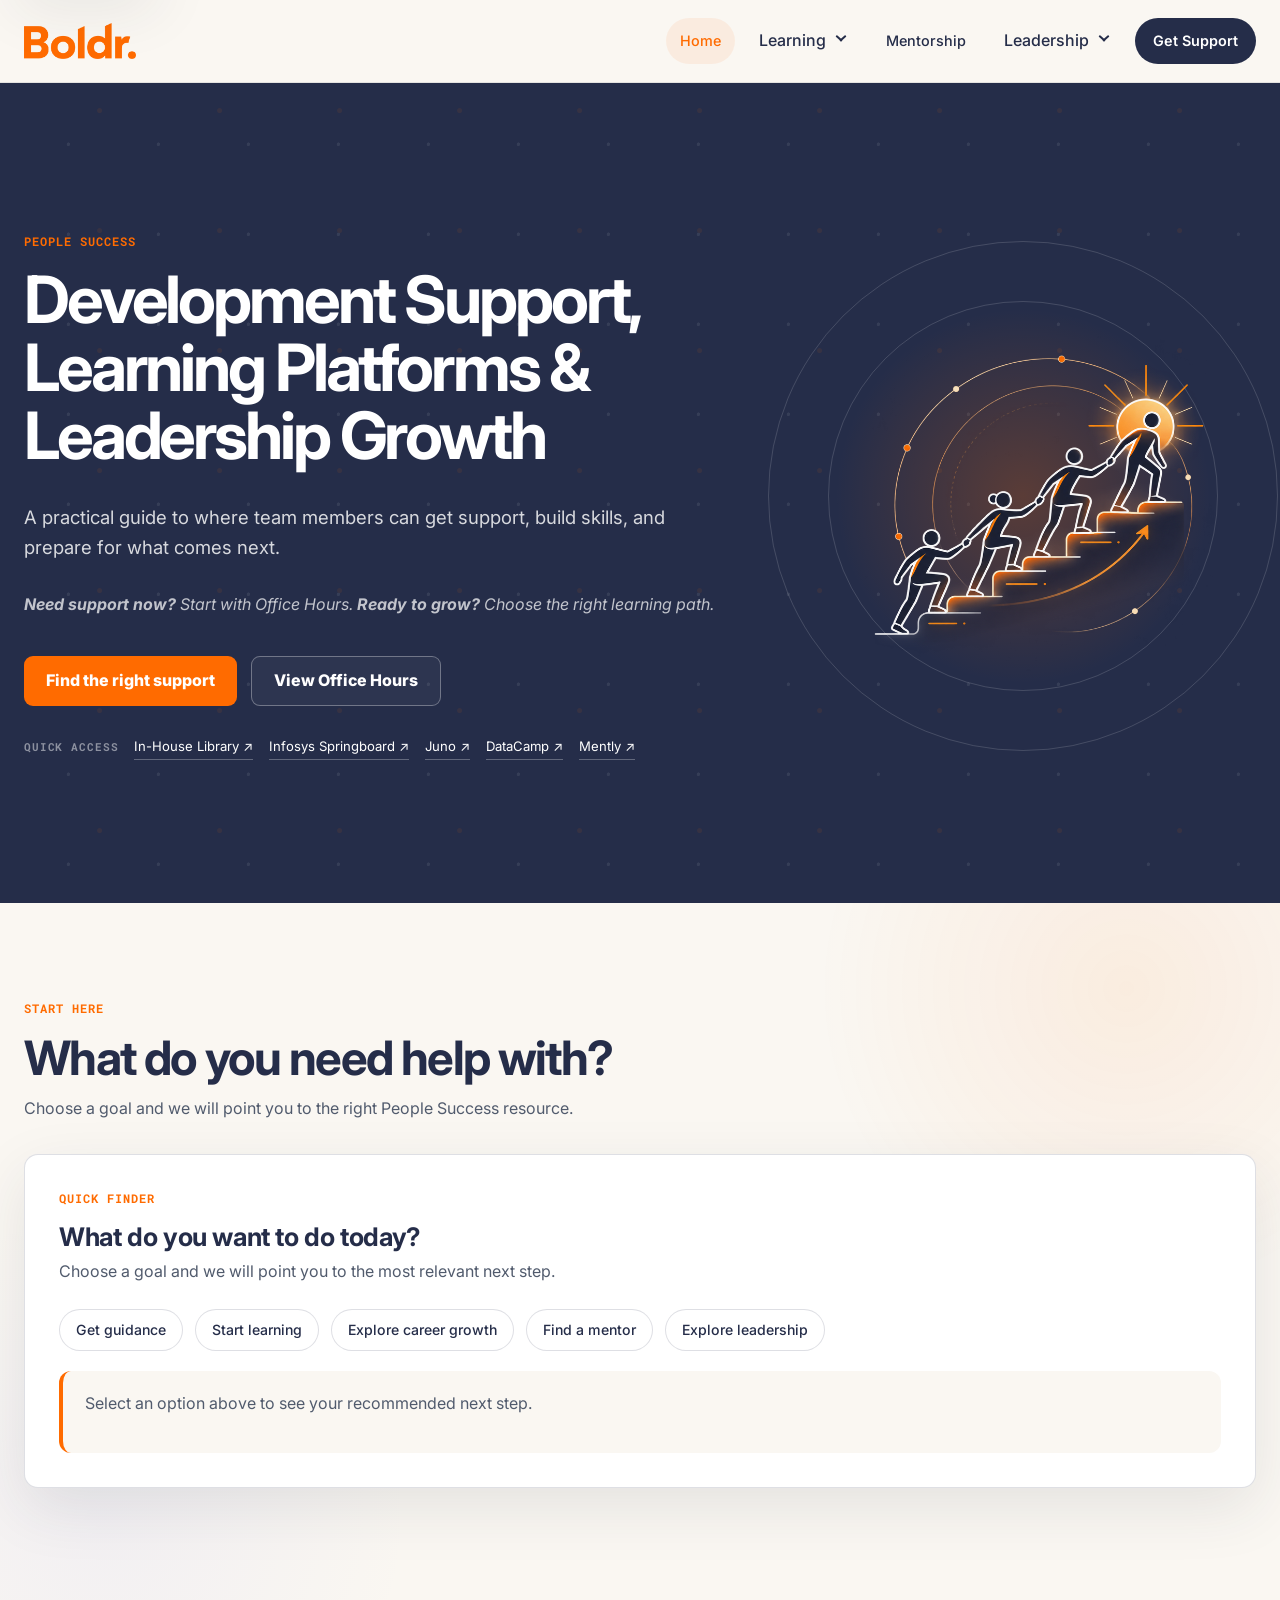
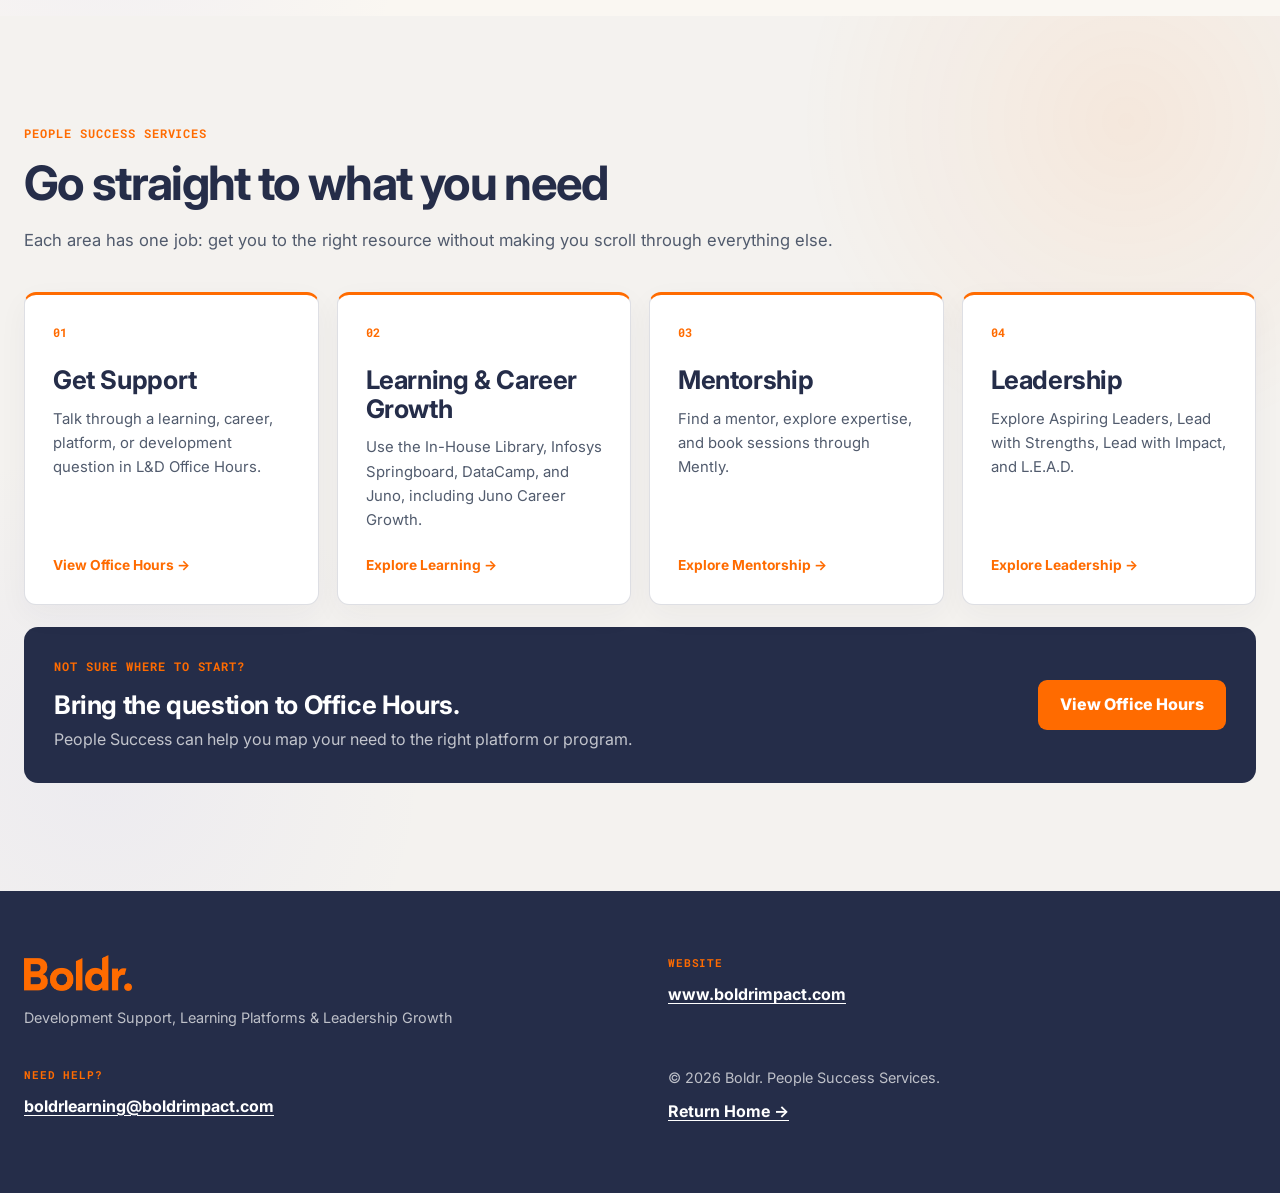
==== commit 9a936efe: "Add files via upload" ====
--- a/index.html
+++ b/index.html
@@ -5,7 +5,7 @@
   <meta name="viewport" content="width=device-width, initial-scale=1">
   <meta name="description" content="Find the right People Success support, learning platform, mentorship opportunity, career resource, or leadership program.">
   <title>People Success Hub | Boldr People Success</title>
-  <link rel="icon" href="assets/images/boldr-logo.png">
+  <link rel="icon" type="image/png" sizes="32x32" href="assets/images/favicon-32.png"><link rel="icon" type="image/png" sizes="16x16" href="assets/images/favicon-16.png"><link rel="apple-touch-icon" href="assets/images/apple-touch-icon.png">
   <link rel="preconnect" href="https://fonts.googleapis.com">
   <link rel="preconnect" href="https://fonts.gstatic.com" crossorigin>
   <link href="https://fonts.googleapis.com/css2?family=Inter:wght@400;500;600;700;800&family=Roboto+Mono:wght@500;600;700&display=swap" rel="stylesheet">
@@ -71,6 +71,6 @@
 </div>
 <div class="portal-fallback reveal"><div><p class="eyebrow">Not sure where to start?</p><h3>Bring the question to Office Hours.</h3><p>People Success can help you map your need to the right platform or program.</p></div><a class="button button-primary" href="office-hours.html">View Office Hours</a></div>
 </div></section></main>
-<footer class="site-footer"><div class="wrap footer-grid"><div><img src="assets/images/boldr-logo.png" alt="Boldr."><p>People Success<br>Development Support, Learning Platforms &amp; Leadership Growth</p></div><div><p class="footer-label">Website</p><a href="https://www.boldrimpact.com" target="_blank" rel="noopener">www.boldrimpact.com</a></div><div><p class="footer-label">Need help?</p><a href="mailto:boldrlearning@boldrimpact.com">boldrlearning@boldrimpact.com</a></div><div><p>© 2026 Boldr. People Success Services.</p><a href="index.html">Return Home →</a></div></div></footer>
+<footer class="site-footer"><div class="wrap footer-grid"><div class="footer-brand"><img src="assets/images/boldr-logo.png" alt="Boldr."><p class="footer-description">Development Support, Learning Platforms &amp; Leadership Growth</p></div><div><p class="footer-label">Website</p><a href="https://www.boldrimpact.com" target="_blank" rel="noopener">www.boldrimpact.com</a></div><div><p class="footer-label">Need help?</p><a href="mailto:boldrlearning@boldrimpact.com">boldrlearning@boldrimpact.com</a></div><div><p class="footer-copyright">© 2026 Boldr. People Success Services.</p><a href="index.html">Return Home →</a></div></div></footer>
 <div class="lightbox" id="image-lightbox" hidden><div class="lightbox-backdrop" data-lightbox-close="true"></div><div class="lightbox-dialog" role="dialog" aria-modal="true" aria-label="Expanded image preview"><button class="lightbox-close" type="button" aria-label="Close expanded image preview">×</button><img id="lightbox-image" src="" alt=""></div></div>
 </body></html>
--- a/assets/styles.css
+++ b/assets/styles.css
@@ -63,10 +63,10 @@
 .brand { display: inline-flex; align-items: center; }
 .brand img { width: 112px; }
 .site-nav { display: flex; align-items: center; gap: 10px; }
-.site-nav > a, .nav-menu-button { text-decoration: none; font-size: .9rem; font-weight: 800; border-radius: 999px; }
+.site-nav > a, .nav-menu-button { text-decoration: none; font-size: .9rem; font-weight: 500; border-radius: 999px; }
 .site-nav > a { padding: 11px 14px; }
 .site-nav > a:hover, .site-nav > a:focus-visible, .site-nav > a[aria-current="page"] { background: rgba(255,107,0,.08); color: var(--orange); outline: none; }
-.site-nav .nav-cta { background: var(--ink); color: #fff; padding-inline: 18px; }
+.site-nav .nav-cta { background: var(--ink); color: #fff; padding-inline: 18px; font-weight: 600; }
 .site-nav .nav-cta:hover, .site-nav .nav-cta:focus-visible, .site-nav .nav-cta[aria-current="page"] { background: var(--orange); color: #fff; }
 .nav-toggle { display: none; background: transparent; border: 0; padding: 8px; cursor: pointer; }
 .nav-toggle span:not(.sr-only) { display: block; width: 25px; height: 2px; margin: 5px 0; background: var(--ink); }
@@ -82,7 +82,7 @@
   align-items: center;
   gap: 8px;
   font: inherit;
-  font-weight: 800;
+  font-weight: 500;
   cursor: pointer;
   transition: color .18s ease, background .18s ease, box-shadow .18s ease;
 }
@@ -114,7 +114,7 @@
 .nav-dropdown-leadership { width: 360px; }
 .nav-group.is-open > .nav-dropdown { opacity: 1; visibility: visible; pointer-events: auto; transform: translate(-50%, 0); }
 .nav-dropdown a { display: grid; gap: 2px; padding: 12px 13px; border-radius: 10px; text-decoration: none; }
-.nav-dropdown a strong { font-size: .86rem; color: var(--ink); }
+.nav-dropdown a strong { font-size: .86rem; font-weight: 600; color: var(--ink); }
 .nav-dropdown a span { color: var(--twilight); font-size: .73rem; line-height: 1.35; }
 .nav-dropdown a:hover, .nav-dropdown a:focus-visible { background: #fff0e6; outline: none; }
 .nav-dropdown a:hover strong, .nav-dropdown a:focus-visible strong { color: var(--orange); }
@@ -161,7 +161,7 @@
 .finder-intro { max-width: 720px; }
 .finder-intro > p:not(.eyebrow) { color: var(--muted); margin-top: 8px; }
 .finder-options { display: flex; flex-wrap: wrap; gap: 12px; margin-top: 24px; }
-.finder-option { appearance: none; border: 1px solid var(--line); background: #fff; color: var(--ink); border-radius: 999px; min-height: 42px; padding: 0 16px; font: inherit; font-size: .88rem; font-weight: 800; cursor: pointer; transition: transform .2s ease, border-color .2s ease, background .2s ease, color .2s ease; }
+.finder-option { appearance: none; border: 1px solid var(--line); background: #fff; color: var(--ink); border-radius: 999px; min-height: 42px; padding: 0 16px; font: inherit; font-size: .88rem; font-weight: 500; cursor: pointer; transition: transform .2s ease, border-color .2s ease, background .2s ease, color .2s ease; }
 .finder-option:hover, .finder-option:focus-visible { transform: translateY(-1px); border-color: var(--orange); outline: none; }
 .finder-option.is-selected { background: var(--orange); color: #fff; border-color: var(--orange); }
 .finder-result { margin-top: 20px; min-height: 82px; padding: 20px 22px; border-radius: 12px; background: var(--cirrus); border-left: 4px solid var(--orange); color: var(--twilight); }
@@ -471,13 +471,40 @@
 }
 
 /* Footer and lightbox */
-.site-footer { background: var(--ink); color: #fff; padding: 48px 0; }
-.footer-grid { display: grid; grid-template-columns: 1.35fr .7fr 1fr .8fr; gap: 34px; align-items: end; }
-.footer-grid img { width: 104px; margin-bottom: 14px; }
-.footer-grid p { color: rgba(255,255,255,.62); font-size: .9rem; }
-.footer-grid a { color: #fff; font-weight: 700; text-underline-offset: 3px; }
-.footer-grid a[href^="mailto:"] { overflow-wrap: anywhere; }
-.footer-label { color: var(--orange) !important; text-transform: uppercase; font-weight: 800; font-size: .68rem !important; margin-bottom: 5px; }
+.site-footer { background: var(--ink); color: #fff; padding: 64px 0 68px; }
+.site-footer > .wrap { width: min(calc(100% - 96px),1540px); }
+.footer-grid {
+  display: grid;
+  grid-template-columns: minmax(430px,1.55fr) minmax(220px,.82fr) minmax(340px,1.24fr) minmax(320px,1.08fr);
+  gap: 0;
+  align-items: stretch;
+}
+.footer-grid > div {
+  position: relative;
+  min-width: 0;
+  display: grid;
+  grid-template-rows: 48px auto;
+  align-content: start;
+  padding: 8px 38px 10px;
+}
+.footer-grid > div:first-child { padding-left: 0; padding-right: 50px; }
+.footer-grid > div:last-child { padding-right: 0; }
+.footer-grid > div:not(:first-child)::before {
+  content: "";
+  position: absolute;
+  left: 0;
+  top: 0;
+  bottom: 0;
+  width: 1px;
+  background: rgba(255,255,255,.16);
+}
+.footer-grid img { width: 108px; margin: 0; align-self: start; }
+.footer-description, .footer-copyright { white-space: nowrap; }
+.footer-grid p { color: rgba(255,255,255,.70); font-size: .9rem; line-height: 1.55; }
+.footer-grid a { display: inline-block; width: fit-content; color: #fff; font-weight: 700; line-height: 1.45; text-underline-offset: 3px; align-self: start; }
+.footer-label { color: var(--orange) !important; text-transform: uppercase; font-weight: 800; font-size: .68rem !important; margin: 0; align-self: center; }
+.footer-copyright { margin: 0; align-self: center; }
+.footer-description { margin: 0; align-self: start; }
 .lightbox { position: fixed; inset: 0; z-index: 9999; display: grid; place-items: center; padding: 24px; }
 .lightbox[hidden] { display: none !important; }
 .lightbox-backdrop { position: absolute; inset: 0; background: rgba(20,28,51,.88); backdrop-filter: blur(3px); }
@@ -586,3 +613,32 @@
 .home-page .portal-home-hero .hero-art::before {
   opacity: .72;
 }
+
+/* Current round polish: keep key support copy on one line at desktop widths. */
+@media (min-width: 901px) {
+  .hero-note { max-width: none; white-space: nowrap; }
+  .compact-heading { max-width: 100%; }
+  .compact-heading > p:not(.eyebrow) { max-width: none; white-space: nowrap; }
+}
+
+/* Approved footer behavior: preserve the two-row desktop alignment, then simplify cleanly as space tightens. */
+@media (max-width: 1320px) {
+  .site-footer > .wrap { width: min(calc(100% - 48px),var(--wrap)); }
+  .footer-grid { grid-template-columns: 1fr 1fr; column-gap: 0; row-gap: 38px; }
+  .footer-grid > div {
+    display: block;
+    padding: 0 28px 0 0;
+  }
+  .footer-grid > div:nth-child(even) { padding-left: 28px; padding-right: 0; }
+  .footer-grid > div:not(:first-child)::before { display: none; }
+  .footer-grid img { margin-bottom: 16px; }
+  .footer-label, .footer-copyright { margin-bottom: 10px; }
+  .footer-description, .footer-copyright { white-space: normal; }
+}
+@media (max-width: 760px) {
+  .site-footer { padding: 56px 0 60px; }
+  .site-footer > .wrap { width: min(calc(100% - 30px),var(--wrap)); }
+  .footer-grid { grid-template-columns: 1fr; gap: 32px; }
+  .footer-grid > div, .footer-grid > div:nth-child(even) { padding: 0; }
+  .footer-grid img { margin-bottom: 14px; }
+}
